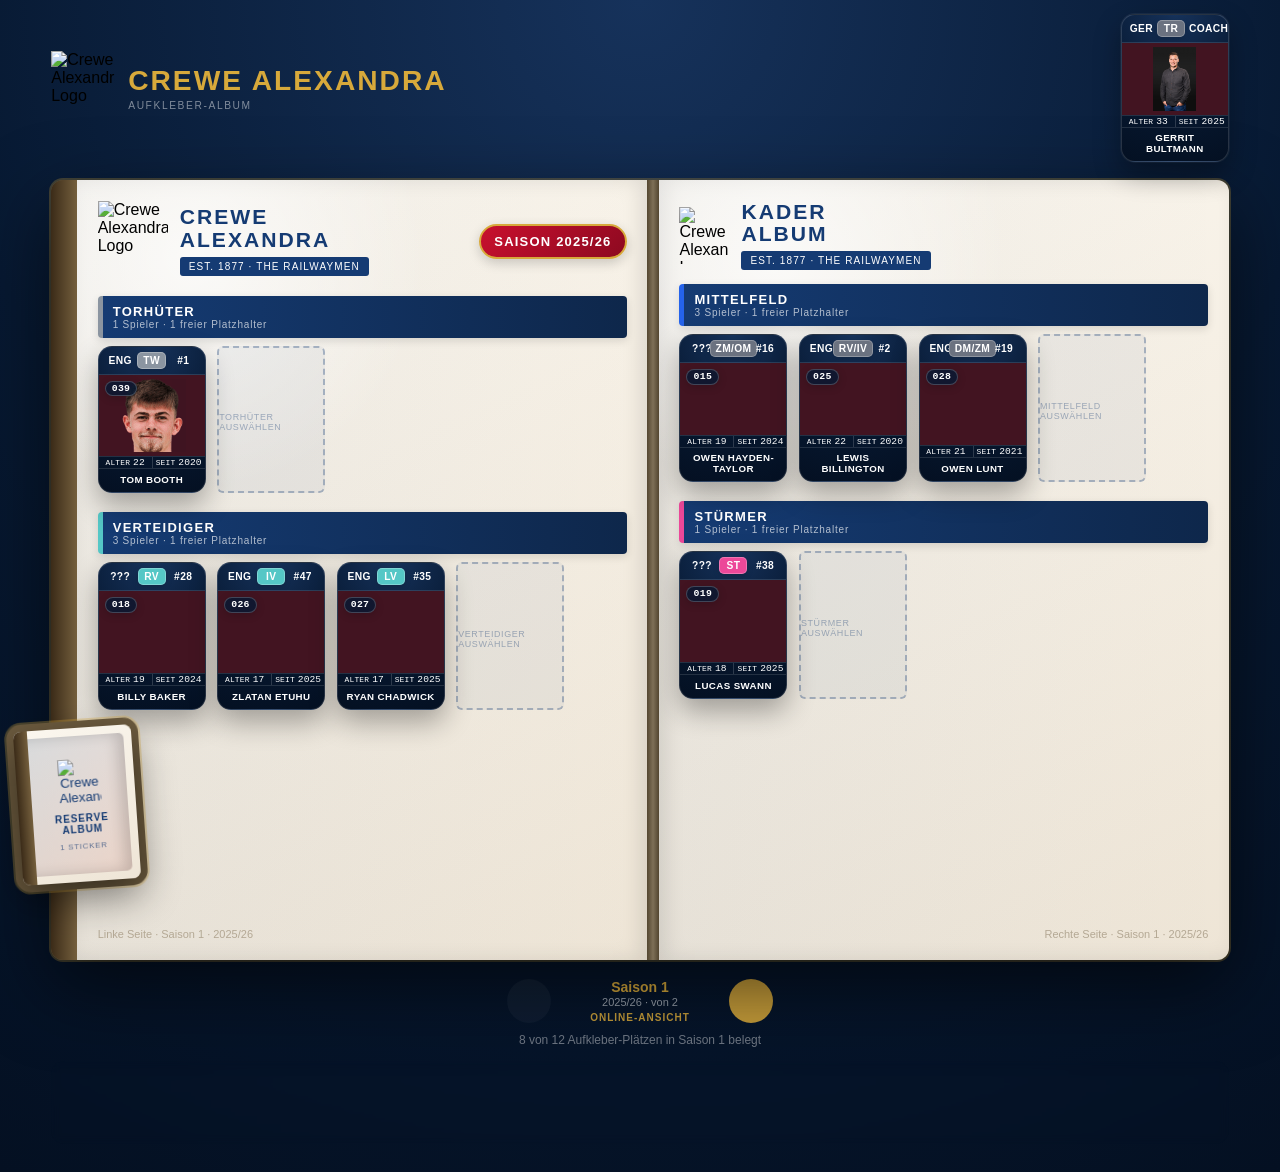
==== index.html @ 26f6c9a0 "Add files via upload" ====
<!DOCTYPE html>
<html lang="de"><head>
<meta charset="utf-8">
<meta name="viewport" content="width=device-width, initial-scale=1">
<link rel="stylesheet" href="https://cdn.jsdelivr.net/npm/@tabler/icons-webfont@3.x/dist/tabler-icons.min.css">
<script src="https://cdn.jsdelivr.net/npm/html2canvas@1.4.1/dist/html2canvas.min.js"></script>
<title>Crewe Alexandra Sticker-Album</title>
<style>
*{box-sizing:border-box;margin:0;padding:0}
:root{
  --navy:#071932;--blue:#153b73;--red:#c8102e;--gold:#d7a93b;--paper:#f4efe5;--photo-bg:#401320;
  --slot-w:clamp(98px,7.4vw,155px);--slot-h:calc(var(--slot-w) * 1.37);--gap:clamp(9px,.9vw,16px);
}
body{font-family:Arial, Helvetica, sans-serif;background:radial-gradient(circle at top,#16325b 0,#071932 52%,#041022 100%);min-height:100vh;display:flex;flex-direction:column;align-items:stretch;padding:clamp(8px,1.1vw,18px)}
button,input,select,textarea{font-family:Arial, Helvetica, sans-serif}button{font-family:Arial, Helvetica, sans-serif}.app-shell{width:80vw;max-width:1800px;min-width:0;margin:0 auto}.topbar{display:flex;justify-content:space-between;align-items:center;gap:16px;margin-bottom:18px}.brand{display:flex;align-items:center;gap:13px}.brand-title{color:var(--gold);font-size:clamp(20px,2.2vw,34px);font-weight:900;letter-spacing:2px;text-transform:uppercase}.brand-sub{color:rgba(255,255,255,.48);font-size:clamp(10px,.8vw,13px);letter-spacing:1.6px;text-transform:uppercase;margin-top:3px}.global-add{width:58px;height:58px;border-radius:50%;background:var(--red);border:3px solid var(--gold);color:white;font-size:30px;font-weight:bold;cursor:pointer;box-shadow:0 6px 22px rgba(200,16,46,.42);transition:transform .18s}.global-add:hover{transform:scale(1.1) rotate(90deg)}
.album{width:100%;display:flex;background:#6b5a3e;border-radius:12px;overflow:hidden;box-shadow:0 26px 76px rgba(0,0,0,.58),0 0 0 2px rgba(215,169,59,.28)}.album-spine-left{width:26px;background:linear-gradient(to right,#3b2b18,#745f3d);flex-shrink:0}.album-gutter{width:12px;background:linear-gradient(to right,rgba(0,0,0,.22),rgba(255,255,255,.13),rgba(0,0,0,.23));flex-shrink:0}.page{flex:1 1 0;min-width:0;min-height:clamp(780px,82vh,1120px);padding:clamp(14px,1.6vw,26px);background:linear-gradient(155deg,#fbf7ef,#eee5d6);position:relative;overflow:hidden}.page-left{box-shadow:inset -7px 0 20px rgba(0,0,0,.1)}.page-right{box-shadow:inset 7px 0 20px rgba(0,0,0,.1)}.page:before{content:"";position:absolute;inset:0;background:radial-gradient(circle at 20% 10%,rgba(255,255,255,.72),transparent 28%),linear-gradient(90deg,rgba(21,59,115,.05),transparent);pointer-events:none}.page-inner{position:relative;z-index:1;height:100%;display:flex;flex-direction:column}.page-head{display:flex;align-items:center;justify-content:space-between;gap:14px;margin-bottom:14px}.club-head{display:flex;align-items:center;gap:12px}.club-name{color:var(--blue);font-size:clamp(18px,1.65vw,28px);font-weight:900;letter-spacing:2px;line-height:1.06;text-transform:uppercase}.club-pill{display:inline-block;background:var(--blue);color:white;font-size:10px;letter-spacing:1.1px;padding:4px 9px;border-radius:3px;margin-top:6px}.spread-tools{display:flex;align-items:center;gap:8px}.soft-btn{background:rgba(21,59,115,.08);border:1px solid rgba(21,59,115,.22);color:var(--blue);border-radius:999px;padding:7px 10px;font-size:11px;font-weight:bold;cursor:pointer;display:flex;align-items:center;gap:5px}.soft-btn:hover{background:rgba(21,59,115,.15)}.danger-soft{color:var(--red);border-color:rgba(200,16,46,.25);background:rgba(200,16,46,.06)}
.category{margin-bottom:clamp(12px,1.5vw,19px)}.category-head{display:flex;align-items:center;justify-content:space-between;gap:10px;margin-bottom:8px;padding:8px 10px;background:linear-gradient(90deg,var(--blue),#0e274b);color:#fff;border-left:5px solid var(--gold);border-radius:4px;box-shadow:0 3px 8px rgba(0,0,0,.12)}.category-title{font-size:clamp(13px,1vw,17px);font-weight:900;letter-spacing:1.3px;text-transform:uppercase}.category-meta{font-size:10px;color:rgba(255,255,255,.68);letter-spacing:.8px}.cat-actions{display:flex;gap:6px}.cat-btn{width:27px;height:27px;border-radius:50%;border:1px solid rgba(255,255,255,.3);background:rgba(255,255,255,.12);color:#fff;cursor:pointer;display:flex;align-items:center;justify-content:center}.cat-btn:hover{background:rgba(215,169,59,.85);color:#071932}.sticker-grid{display:grid;grid-template-columns:repeat(auto-fill,minmax(var(--slot-w),var(--slot-w)));gap:var(--gap);align-items:start}.slot{width:var(--slot-w);height:var(--slot-h);position:relative}.slot-teal{background:transparent;border-radius:12px;padding:0;display:flex;align-items:center;justify-content:center}.slot-empty{border:2px dashed rgba(21,59,115,.32);border-radius:6px;background:rgba(21,59,115,.045);display:flex;flex-direction:column;align-items:center;justify-content:center;gap:6px;color:rgba(21,59,115,.37);transition:all .18s;cursor:pointer}.slot-empty:hover{border-color:rgba(215,169,59,.82);background:rgba(215,169,59,.11);color:rgba(21,59,115,.65)}.slot-no{font-size:clamp(8px,.7vw,11px);font-family:monospace;opacity:.68}.slot-cat{font-size:clamp(8px,.7vw,10px);letter-spacing:.6px;text-transform:uppercase}.slot-del{position:absolute;top:-7px;right:-7px;width:22px;height:22px;border-radius:50%;border:2px solid #fff;background:var(--red);color:#fff;display:flex;align-items:center;justify-content:center;cursor:pointer;box-shadow:0 3px 8px rgba(0,0,0,.28);z-index:5}.slot-del:hover{transform:scale(1.08)}.drag-over-slot{outline:3px dashed var(--gold)!important;outline-offset:3px}.sticker-card{width:90%;height:100%;background:#fff;border-radius:14px;overflow:hidden;display:flex;flex-direction:column;box-shadow:0 10px 24px rgba(0,0,0,.22),0 0 0 1px rgba(21,59,115,.08);user-select:none;position:relative;transition:transform .15s ease,box-shadow .15s ease;cursor:pointer}.sticker-card:hover{transform:translateY(-4px) scale(1.015);box-shadow:0 18px 34px rgba(0,0,0,.28),0 0 0 1px rgba(21,59,115,.1)!important}.sticker-card.is-dragging{opacity:.55;transform:scale(.98)}.st-top{background:linear-gradient(135deg,var(--red),#a00d25);padding:5px 8px;display:grid;grid-template-columns:repeat(3,1fr);align-items:center;gap:4px;flex-shrink:0}.st-pos,.st-jersey{color:inherit;font:inherit}.st-photo{flex:1;background:var(--photo-bg);overflow:hidden;position:relative;display:flex;align-items:center;justify-content:center;padding:4px}.st-name{background:linear-gradient(135deg,#153b73,#0e274b);padding:5px 6px 6px;display:flex;align-items:center;justify-content:center;min-height:22px}.st-name span{color:white;font-size:clamp(5.4px,.5vw,7px);font-weight:800;text-align:center;letter-spacing:.4px;text-transform:uppercase;line-height:1.15}.st-info{display:none}.edit-icon{position:absolute;top:6px;right:6px;background:rgba(7,25,50,.64);border-radius:50%;width:20px;height:20px;display:flex;align-items:center;justify-content:center;cursor:pointer;z-index:10;backdrop-filter:blur(2px)}.logo-img{object-fit:contain;flex-shrink:0;display:block}.nav{display:flex;align-items:center;gap:14px;margin-top:18px;justify-content:center;flex-wrap:wrap}.btn-nav{width:44px;height:44px;border-radius:50%;border:none;font-size:18px;cursor:pointer;display:flex;align-items:center;justify-content:center;transition:transform .15s,background .15s}.btn-nav:not(:disabled):hover{transform:scale(1.1)}.btn-nav:disabled{opacity:.32;cursor:default}.nav-label{text-align:center;color:rgba(255,255,255,.72);min-width:150px}.nav-label b{color:var(--gold);font-size:14px}.nav-label div{font-size:11px;opacity:.65}.counter{text-align:center;color:rgba(255,255,255,.42);font-size:12px;margin-top:10px}.modal-overlay{animation:fadeIn .2s ease forwards;position:fixed;inset:0;background:rgba(0,8,20,.82);display:flex;align-items:center;justify-content:center;z-index:200;padding:16px}.modal-box{animation:slideUp .3s cubic-bezier(.22,1,.36,1) forwards;background:#fff;border-radius:14px;overflow:hidden}.scrollable-modal{max-height:90vh;overflow-y:auto}.form-input{width:100%;padding:9px 10px;border-radius:7px;border:1.5px solid rgba(21,59,115,.34);font-size:13px;font-family:Arial, Helvetica, sans-serif;outline:none;background:#fff;color:#071932}.form-input:focus{border-color:var(--blue);box-shadow:0 0 0 3px rgba(21,59,115,.1)}.label-sm{display:block;font-size:11px;font-weight:900;color:#071932;margin-bottom:5px;text-transform:uppercase;letter-spacing:.55px}.save-btn{width:100%;margin-top:18px;padding:12px;background:var(--red);color:#fff;border:none;border-radius:9px;font-size:14px;font-weight:bold;cursor:pointer;letter-spacing:1px}.save-btn:hover{background:#a00c24}.delete-btn{padding:10px 14px;background:#fff;color:var(--red);border:2px solid var(--red);border-radius:9px;cursor:pointer;font-weight:bold;font-size:13px}.delete-btn:hover{background:var(--red);color:#fff}.edit-action-btn{flex:1;padding:10px;background:var(--blue);color:#fff;border:none;border-radius:9px;cursor:pointer;font-weight:bold;font-size:13px;display:flex;align-items:center;justify-content:center;gap:6px}.confirm-box{background:#fff;border-radius:14px;padding:28px;width:310px;text-align:center}@keyframes pasteIn{0%{transform:scale(.1) rotate(15deg) translateY(-30px);opacity:0;filter:blur(6px)}55%{transform:scale(1.07) rotate(-4deg) translateY(0);opacity:1;filter:blur(0)}72%{transform:scale(.96) rotate(2deg)}86%{transform:scale(1.03) rotate(-1deg)}100%{transform:scale(1) rotate(0deg);opacity:1}}@keyframes fadeIn{from{opacity:0}to{opacity:1}}@keyframes slideUp{from{transform:translateY(28px) scale(.97);opacity:0}to{transform:translateY(0) scale(1);opacity:1}}.sticker-new{animation:pasteIn .7s cubic-bezier(.22,1.6,.36,1) forwards}

.status-icon{position:absolute;right:4px;bottom:4px;width:24px;height:24px;border-radius:50%;display:flex;align-items:center;justify-content:center;color:#fff;font-size:15px;font-weight:bold;box-shadow:0 3px 9px rgba(0,0,0,.35);z-index:6}.status-sold{background:var(--red)}.status-loan{background:#f59e0b}.season-badge{background:linear-gradient(135deg,var(--red),#8d0920);color:#fff;border:2px solid var(--gold);border-radius:999px;padding:8px 13px;font-size:13px;font-weight:900;letter-spacing:1.2px;text-transform:uppercase;box-shadow:0 4px 12px rgba(0,0,0,.18);white-space:nowrap}.profile-big{width:min(1600px,96vw);max-height:96vh;overflow-y:auto}.profile-grid{display:grid;grid-template-columns:minmax(460px,620px) 1fr;align-items:start}.profile-left{padding:32px;background:linear-gradient(155deg,#f7f0e4,#eadcc8);min-height:720px}.profile-photo-frame{width:100%;max-width:560px;min-height:700px;background:var(--photo-bg);border:10px solid #fff;border-radius:18px;box-shadow:0 18px 45px rgba(0,0,0,.28),0 0 0 3px rgba(21,59,115,.14);overflow:hidden;position:relative;display:flex;align-items:center;justify-content:center}.profile-photo-frame img{width:100%;height:100%;min-height:700px;object-fit:contain;object-position:center;background:var(--photo-bg)}.profile-side{padding:34px;background:#fafbfc}.profile-section{border:1px solid #e6e0d5;border-radius:16px;padding:20px;background:#fff;margin-top:20px}.profile-section-title{font-size:15px;font-weight:900;color:var(--blue);letter-spacing:1.2px;text-transform:uppercase;margin-bottom:14px}.check-row{display:flex;align-items:center;gap:8px;font-size:14px;font-weight:bold;color:var(--blue);cursor:pointer}.check-row input{width:18px;height:18px}.profile-field-grid{display:grid;grid-template-columns:1fr 1fr;gap:14px}.profile-note{min-height:86px;resize:vertical}.inline-save{margin-top:12px;width:auto;padding:10px 16px;border-radius:999px}.profile-photo-frame .status-icon{right:15px;bottom:15px;width:32px;height:32px;font-size:20px}.leave-fields.is-hidden{display:none}@media (max-width:980px){.profile-grid{grid-template-columns:1fr}.profile-left{min-height:auto}.profile-photo-frame{max-width:520px;min-height:620px;margin:0 auto}.profile-photo-frame img{min-height:620px}.profile-field-grid{grid-template-columns:1fr}.season-badge{font-size:11px;padding:7px 10px}}@media (max-width:760px){.profile-photo-frame{min-height:480px}.profile-photo-frame img{min-height:480px}.profile-side{padding:22px}.profile-left{padding:20px}}
@media (max-width:980px){.app-shell{width:calc(100vw - 24px);max-width:none}:root{--slot-w:clamp(78px,18vw,116px)}.album{flex-direction:column}.album-spine-left,.album-gutter{display:none}.page{min-height:auto}.page-left,.page-right{box-shadow:none}.page+.page{border-top:10px solid #6b5a3e}.topbar{align-items:flex-start}.sticker-grid{grid-template-columns:repeat(auto-fill,minmax(var(--slot-w),var(--slot-w)))}}@media (max-width:560px){body{padding:8px 6px}.app-shell{width:calc(100vw - 12px)}:root{--slot-w:clamp(74px,29vw,106px)}.brand-title{letter-spacing:1px}.global-add{width:48px;height:48px}.page{padding:12px}.category-head{align-items:flex-start;flex-direction:column}.cat-actions{align-self:flex-end}.page-head{align-items:flex-start;flex-direction:column}.spread-tools{align-self:flex-end}}

/* Sticker-Parkplatz */
.parking-closed{position:fixed;left:clamp(12px,1.4vw,22px);bottom:clamp(12px,1.4vw,22px);z-index:120;width:96px;height:72px;border:none;border-radius:10px;background:linear-gradient(135deg,#765f3b,#3b2b18);box-shadow:0 12px 34px rgba(0,0,0,.45),0 0 0 2px rgba(215,169,59,.35);cursor:pointer;display:flex;align-items:center;justify-content:center;transform:rotate(-4deg);transition:transform .18s ease}
.parking-closed:hover{transform:rotate(0deg) scale(1.06)}
.parking-closed:before{content:"";position:absolute;left:12px;right:12px;top:12px;bottom:12px;border-radius:7px;background:linear-gradient(155deg,#fbf7ef,#eee5d6);box-shadow:inset -4px 0 10px rgba(0,0,0,.18)}
.parking-closed span{position:relative;z-index:1;color:var(--blue);font-size:11px;font-weight:900;letter-spacing:.8px;text-transform:uppercase;text-align:center;line-height:1.1}
.parking-panel{position:fixed;left:clamp(12px,1.4vw,22px);bottom:clamp(12px,1.4vw,22px);z-index:130;width:min(620px,calc(100vw - 28px));max-height:min(78vh,760px);background:#6b5a3e;border-radius:14px;overflow:hidden;box-shadow:0 22px 65px rgba(0,0,0,.58),0 0 0 2px rgba(215,169,59,.35)}
.parking-page{background:linear-gradient(155deg,#fbf7ef,#eee5d6);margin:12px;border-radius:10px;padding:16px;max-height:calc(min(78vh,760px) - 24px);overflow:auto;position:relative}
.parking-head{display:flex;align-items:center;justify-content:space-between;gap:12px;margin-bottom:12px;padding-bottom:10px;border-bottom:2px solid rgba(21,59,115,.12)}
.parking-title{display:flex;align-items:center;gap:10px;color:var(--blue);font-weight:900;letter-spacing:1px;text-transform:uppercase}
.parking-actions{display:flex;gap:8px;align-items:center}.parking-actions button{border:none;border-radius:999px;cursor:pointer;font-weight:bold}.parking-add{background:var(--blue);color:var(--gold);padding:8px 12px}.parking-close{width:34px;height:34px;background:rgba(21,59,115,.1);color:var(--blue)}
.parking-grid{display:grid;grid-template-columns:repeat(auto-fill,minmax(96px,96px));gap:11px;align-items:start}.parking-slot{width:96px;height:132px;position:relative}.parking-slot .sticker-card{font-size:inherit}.parking-empty{border:2px dashed rgba(21,59,115,.32);border-radius:6px;background:rgba(21,59,115,.045);display:flex;flex-direction:column;align-items:center;justify-content:center;gap:5px;color:rgba(21,59,115,.42);cursor:pointer}.parking-empty:hover{border-color:rgba(215,169,59,.82);background:rgba(215,169,59,.11)}
@media (max-width:560px){.parking-grid{grid-template-columns:repeat(auto-fill,minmax(82px,82px))}.parking-slot{width:82px;height:112px}.parking-closed{width:82px;height:62px}.parking-panel{max-height:70vh}.parking-page{max-height:calc(70vh - 24px)}}


/* Extra features: closed reserve album, coach sticker, league ladder */
.parking-closed{width:118px!important;height:154px!important;border-radius:8px!important;background:linear-gradient(155deg,#fbf7ef,#eee5d6)!important;box-shadow:0 16px 38px rgba(0,0,0,.48),0 0 0 7px #6b5a3e,0 0 0 9px rgba(215,169,59,.32)!important;overflow:hidden!important;transform:rotate(-4deg)!important}
.parking-closed:before{content:""!important;position:absolute!important;inset:8px!important;border-radius:5px!important;background:linear-gradient(135deg,rgba(21,59,115,.15),rgba(200,16,46,.08)),linear-gradient(155deg,#fbf7ef,#eee5d6)!important;box-shadow:inset -7px 0 14px rgba(0,0,0,.16)!important}
.parking-closed:after{content:"";position:absolute;left:0;top:0;bottom:0;width:14px;background:linear-gradient(to right,#3b2b18,#745f3d)}
.parking-cover-content{position:relative;z-index:2;display:flex;flex-direction:column;align-items:center;justify-content:center;gap:7px;color:var(--blue);text-align:center;width:100%;height:100%;padding-left:8px}
.parking-cover-title{font-size:10px;font-weight:900;letter-spacing:.9px;text-transform:uppercase;line-height:1.08}.parking-cover-sub{font-size:8px;color:rgba(21,59,115,.65);letter-spacing:.7px;text-transform:uppercase}
.top-actions{display:flex;align-items:center;gap:14px}.coach-sticker-mini{width:120px;height:166px;background:#fff;border-radius:6px;overflow:hidden;display:flex;flex-direction:column;box-shadow:2px 8px 24px rgba(0,0,0,.4);cursor:pointer;border:3px solid #007878;transition:transform .15s}.coach-sticker-mini:hover{transform:translateY(-4px) rotate(.6deg)}.coach-photo{flex:1;background:var(--photo-bg);display:flex;align-items:center;justify-content:center;overflow:hidden;position:relative}.coach-photo img{width:100%;height:100%;object-fit:contain;object-position:center}.coach-label{background:var(--red);color:#fff;text-align:center;font-weight:900;letter-spacing:.8px;font-size:10px;text-transform:uppercase;padding:5px 4px;line-height:1.15}.coach-tag{background:#f0f0f0;color:#444;font-family:Arial,sans-serif;font-size:8px;font-weight:bold;text-align:center;padding:3px}.coach-profile{width:min(920px,96vw);max-height:92vh;overflow:auto}.coach-profile-grid{display:grid;grid-template-columns:280px 1fr;gap:24px;padding:26px;background:#fafbfc}.coach-frame{height:420px;background:var(--photo-bg);border:8px solid #fff;box-shadow:0 10px 28px rgba(0,0,0,.22);border-radius:12px;display:flex;align-items:center;justify-content:center;overflow:hidden}.coach-frame img{width:100%;height:100%;object-fit:contain;object-position:center}.league-panel{position:absolute;right:clamp(10px,1.2vw,20px);top:clamp(96px,7vw,124px);z-index:4;width:min(230px,24vw);background:rgba(255,255,255,.88);border:2px solid rgba(21,59,115,.18);border-radius:12px;padding:10px;box-shadow:0 8px 22px rgba(0,0,0,.12);backdrop-filter:blur(3px)}.league-title{font-size:10px;color:var(--blue);font-weight:900;text-transform:uppercase;letter-spacing:1px;margin-bottom:8px}.league-row{border:1px solid rgba(21,59,115,.14);border-radius:8px;padding:7px 8px;margin:5px 0;font-size:11px;font-weight:900;color:rgba(21,59,115,.32);background:rgba(21,59,115,.04);cursor:pointer;transition:all .12s}.league-row:hover{color:var(--blue);background:rgba(215,169,59,.12)}.league-row.active{background:linear-gradient(135deg,var(--gold),#f4d97a);color:var(--blue);border-color:rgba(21,59,115,.3);box-shadow:0 3px 8px rgba(215,169,59,.32)}.league-row.locked{cursor:default}.league-gap{display:flex;align-items:center;gap:6px;margin:2px 0}.league-gap:before,.league-gap:after{content:"";height:1px;flex:1;background:rgba(21,59,115,.12)}.league-year{width:62px;text-align:center;border:1px dashed rgba(21,59,115,.35);border-radius:999px;background:rgba(255,255,255,.7);color:var(--blue);font-size:10px;padding:3px 5px;font-family:Arial, Helvetica, sans-serif;outline:none}.league-year:focus{border-style:solid;border-color:var(--gold);box-shadow:0 0 0 3px rgba(215,169,59,.18)}@media (max-width:1100px){.top-actions{gap:9px}.coach-sticker-mini{width:94px;height:130px}.league-panel{position:relative;right:auto;top:auto;width:100%;margin:10px 0 14px;order:-1}.coach-profile-grid{grid-template-columns:1fr}.coach-frame{height:360px}}



/* Final layout adjustments: coach beside album, fixed league tiles, copied seasons */
.app-shell{position:relative}
.top-actions{position:absolute!important;left:calc(100% + 18px)!important;top:calc(clamp(64px,5.6vw,88px) + 18px)!important;z-index:20;display:flex!important;flex-direction:column!important;align-items:center!important;gap:12px!important}
.top-actions .global-add{order:2;width:50px;height:50px;font-size:26px}.top-actions .coach-sticker-mini{order:1}
.league-panel{position:fixed!important;right:clamp(14px,2vw,28px)!important;bottom:clamp(14px,2vw,28px)!important;top:auto!important;width:min(330px,26vw)!important;z-index:90!important;background:transparent!important;border:none!important;border-radius:0!important;padding:0!important;box-shadow:none!important;backdrop-filter:none!important}
.league-title{display:none!important}.league-row{display:flex!important;align-items:center!important;justify-content:space-between!important;gap:8px!important;border:1px solid rgba(255,255,255,.18)!important;border-radius:10px!important;padding:8px 9px!important;margin:7px 0!important;font-size:11px!important;color:rgba(255,255,255,.42)!important;background:rgba(255,255,255,.06)!important;box-shadow:0 4px 14px rgba(0,0,0,.12)!important}.league-row.active{background:rgba(215,169,59,.92)!important;color:var(--blue)!important;border-color:rgba(255,255,255,.38)!important}.league-row:hover{color:#fff!important;background:rgba(255,255,255,.12)!important}.league-row.active:hover{color:var(--blue)!important;background:rgba(215,169,59,.96)!important}.league-name{flex:1;min-width:0}.league-place{width:72px;border:1px dashed currentColor;border-radius:999px;background:rgba(255,255,255,.58);color:inherit;font-size:10px;font-family:Arial, Helvetica, sans-serif;padding:4px 6px;text-align:center;outline:none}.league-place:focus{border-style:solid;background:#fff;color:var(--blue)}.league-gap{margin:5px 0}.league-year{background:rgba(255,255,255,.16)!important;color:#fff!important;border-color:rgba(255,255,255,.36)!important}.league-year:focus{background:#fff!important;color:var(--blue)!important}
@media(max-width:1280px){.top-actions{position:static!important;flex-direction:row!important}.league-panel{position:static!important;width:100%!important;margin:14px 0!important}.app-shell{width:min(92vw,1800px)!important}}

/* Groessere Sticker-Beschriftungen und Profilansicht */
.st-top{padding:5px 7px!important;min-height:34px!important}
.st-pos{font-size:clamp(10.5px,.86vw,15px)!important;padding:2px 7px!important;border-radius:4px!important;letter-spacing:.22px!important}
.st-name{padding:7px 6px!important;min-height:36px!important}
.st-name span{font-size:clamp(11.25px,1.01vw,15.75px)!important;line-height:1.08!important;letter-spacing:.42px!important}
.st-info{font-size:clamp(9px,.85vw,13px)!important;padding:5px 7px!important}
.edit-icon{width:24px!important;height:24px!important}.edit-icon i{font-size:13px!important}
.status-icon{width:32px!important;height:32px!important;font-size:21px!important}
.profile-big{width:min(1350px,96vw)!important}
.profile-side{padding:33px!important}
.profile-section{padding:21px!important;margin-top:21px!important;border-radius:15px!important}
.profile-section-title{font-size:16px!important;margin-bottom:14px!important}
.profile-field-grid{gap:17px!important}
.profile-note{min-height:90px!important}
.profile-photo-frame{max-width:510px!important;min-height:615px!important}
.profile-photo-frame img{min-height:615px!important}
.profile-left{min-height:645px!important}
@media (max-width:980px){.profile-photo-frame{min-height:480px!important}.profile-photo-frame img{min-height:480px!important}.profile-left{min-height:auto!important}}
@media (max-width:760px){.profile-photo-frame{min-height:375px!important}.profile-photo-frame img{min-height:375px!important}.profile-side{padding:18px!important}}

.st-nick{display:none}

.st-top-item{color:#fff;font-size:clamp(6px,.55vw,8.5px);font-weight:800;letter-spacing:.35px;text-align:center;text-transform:uppercase;white-space:nowrap}.st-meta-box{position:absolute;right:6px;bottom:34px;background:rgba(255,255,255,.88);border:1px solid rgba(21,59,115,.1);border-radius:8px;padding:4px 6px;display:flex;flex-direction:column;gap:2px;box-shadow:0 4px 12px rgba(0,0,0,.12);backdrop-filter:blur(2px)}.st-meta-line{display:flex;flex-direction:column;align-items:flex-end;line-height:1}.st-meta-line span{font-size:clamp(3.2px,.28vw,4.2px);text-transform:uppercase;letter-spacing:.25px;color:#768295}.st-meta-line strong{font-size:clamp(4.2px,.35vw,5.3px);font-weight:800;color:#22324d}.sticker-no-badge{position:absolute;top:6px;left:6px;background:rgba(7,25,50,.82);color:#fff;font-size:clamp(7.2px,.66vw,10px);font-weight:900;padding:2px 6px;border-radius:999px;font-family:monospace;letter-spacing:.3px;box-shadow:0 2px 8px rgba(0,0,0,.24)}

/* Modernisierte Sticker – finale Overrides */
.slot-teal{background:transparent!important;padding:0!important;border-radius:12px!important}.sticker-card{width:90%!important;height:100%!important;border-radius:14px!important;box-shadow:0 10px 24px rgba(0,0,0,.22),0 0 0 1px rgba(21,59,115,.08)!important}.sticker-card:hover{transform:translateY(-4px) scale(1.015)!important;box-shadow:0 18px 34px rgba(0,0,0,.28),0 0 0 1px rgba(21,59,115,.1)!important}.st-top{background:linear-gradient(135deg,var(--red),#a00d25)!important;padding:5px 8px!important;min-height:auto!important;display:grid!important;grid-template-columns:repeat(3,1fr)!important;gap:4px!important}.st-top-item{color:#fff!important;font-size:clamp(8.2px,.72vw,10.8px)!important;font-weight:800!important;letter-spacing:.35px!important;text-align:center!important;text-transform:uppercase!important;white-space:nowrap!important}.st-pos,.st-jersey{color:inherit!important;font:inherit!important}.st-photo{padding:4px!important}.st-name{background:linear-gradient(135deg,#153b73,#0e274b)!important;padding:5px 6px 6px!important;min-height:24px!important}.st-name span{color:#fff!important;font-size:clamp(8.4px,.76vw,11px)!important;font-weight:800!important;line-height:1.12!important;letter-spacing:.4px!important}.st-info{display:none!important}.st-meta-box{position:absolute!important;right:6px!important;bottom:34px!important;background:rgba(255,255,255,.88)!important;border:1px solid rgba(21,59,115,.1)!important;border-radius:8px!important;padding:4px 6px!important;display:flex!important;flex-direction:column!important;gap:2px!important;box-shadow:0 4px 12px rgba(0,0,0,.12)!important;backdrop-filter:blur(2px)!important}.st-meta-line{display:flex!important;flex-direction:column!important;align-items:flex-end!important;line-height:1!important}.st-meta-line span{font-size:clamp(4px,.34vw,5px)!important;text-transform:uppercase!important;letter-spacing:.25px!important;color:#768295!important}.st-meta-line strong{font-size:clamp(5px,.42vw,6.2px)!important;font-weight:800!important;color:#22324d!important}.sticker-no-badge{position:absolute!important;top:6px!important;left:6px!important;background:rgba(7,25,50,.82)!important;color:#fff!important;font-size:clamp(7.2px,.66vw,10px)!important;font-weight:900!important;padding:2px 6px!important;border-radius:999px!important;font-family:monospace!important;letter-spacing:.3px!important;box-shadow:0 2px 8px rgba(0,0,0,.24)!important}.edit-icon{position:absolute!important;top:6px!important;right:6px!important;width:20px!important;height:20px!important;background:rgba(7,25,50,.64)!important}.status-icon{right:6px!important;bottom:6px!important;width:24px!important;height:24px!important;font-size:15px!important}


/* Sticker-Feinschliff: breiter, flacher, blaue Kopfzeile, größere Seit/Größe-Angaben */
.slot-teal{align-items:center!important;justify-content:center!important}
.sticker-card{width:99%!important;height:90%!important}
.st-top{background:linear-gradient(135deg,#153b73,#0e274b)!important}
.st-top-item{font-size:clamp(8.6px,.78vw,11.4px)!important}
.st-meta-box{right:8px!important;bottom:38px!important;padding:6px 8px!important;border-radius:9px!important}
.st-meta-line span{font-size:clamp(8px,.68vw,10px)!important}
.st-meta-line strong{font-size:clamp(10px,.84vw,12.4px)!important}
.status-icon{bottom:8px!important;right:8px!important}


/* Sticker-Farbanpassung nach Vereinslogo */
:root{--crest-gold:#f2d21a;--crest-blue:#153b73}
.sticker-card{height:95%!important}
.st-top{background:linear-gradient(135deg,var(--crest-gold),#e5c30b)!important}
.st-name{background:linear-gradient(135deg,var(--crest-gold),#e5c30b)!important}
.st-top-item{color:var(--crest-blue)!important;font-size:clamp(8.8px,.8vw,11.8px)!important}
.st-name span{color:var(--crest-blue)!important}
.sticker-no-badge{background:rgba(242,210,26,.96)!important;color:var(--crest-blue)!important;box-shadow:0 2px 8px rgba(0,0,0,.18)!important}
.st-meta-box{right:8px!important;bottom:32px!important;padding:6px 8px!important;border-radius:10px!important;background:rgba(255,255,255,.84)!important}
.st-meta-line.single{align-items:flex-end!important}
.st-meta-line.single span{font-size:clamp(7.4px,.63vw,9.4px)!important;color:#64748b!important}
.st-meta-line.single strong{font-size:clamp(10.5px,.88vw,13px)!important;color:var(--crest-blue)!important}


/* Anpassung: Alter + Im Verein seit als Balken direkt ueber dem Namen, Flaggen fuer Nation und Seriennummer */
.sticker-card{overflow:hidden!important}
.st-photo{flex:1 1 auto!important}
.st-meta-box{display:none!important}
.st-bottom-bars{display:grid!important;grid-template-columns:1fr 1fr!important;width:100%!important;min-height:12px!important;height:calc(var(--st-name-h, 24px) / 2)!important;flex-shrink:0!important;background:linear-gradient(135deg,var(--crest-gold),#e5c30b)!important;border-top:1px solid rgba(21,59,115,.14)!important}
.st-bottom-bar{display:flex!important;align-items:center!important;justify-content:center!important;gap:3px!important;min-width:0!important;padding:2px 3px!important;color:var(--crest-blue)!important;font-size:clamp(5.9px,.53vw,7.8px)!important;font-weight:900!important;line-height:1!important;text-transform:uppercase!important;letter-spacing:.16px!important;white-space:nowrap!important;overflow:hidden!important;text-overflow:ellipsis!important}
.st-bottom-bar + .st-bottom-bar{border-left:1px solid rgba(21,59,115,.22)!important}
.st-bottom-bar .bar-value{font-size:clamp(7.2px,.64vw,9.5px)!important;font-weight:900!important;letter-spacing:.08px!important}
.st-name{--st-name-h:24px!important;min-height:var(--st-name-h)!important;flex-shrink:0!important}
.st-top-flag,.st-no-flag{font-size:1.15em!important;line-height:1!important;filter:drop-shadow(0 1px 1px rgba(0,0,0,.12))}
.st-top-item.nat-item{display:flex!important;align-items:center!important;justify-content:center!important;gap:3px!important;min-width:0!important}
.sticker-no-badge{display:flex!important;align-items:center!important;gap:3px!important;line-height:1!important}



/* Finale Anpassung: keine Flaggen, groessere blaue Sticker, Positionskasten, Trainer wie Sticker */
:root{--sticker-blue-1:#16325b;--sticker-blue-2:#071932;--sticker-blue-3:#041022;--slot-w:clamp(108px,8.14vw,171px)!important}
.sticker-card,.trainer-sticker-card{background:radial-gradient(circle at top,var(--sticker-blue-1) 0,var(--sticker-blue-2) 52%,var(--sticker-blue-3) 100%)!important;color:#fff!important;border:1px solid rgba(255,255,255,.14)!important;box-shadow:0 12px 28px rgba(0,0,0,.32),0 0 0 1px rgba(255,255,255,.06)!important}
.sticker-card{width:100%!important;height:100%!important}
.sticker-card:hover{box-shadow:0 20px 38px rgba(0,0,0,.36),0 0 0 1px rgba(255,255,255,.1)!important}
.st-top,.st-name,.st-bottom-bars{background:transparent!important;color:#fff!important}
.st-top{border-bottom:1px solid rgba(255,255,255,.12)!important}
.st-name{border-top:1px solid rgba(255,255,255,.12)!important}
.st-top-item,.st-name span,.st-bottom-bar,.st-bottom-bar .bar-value{color:#fff!important}
.st-bottom-bars{border-top:1px solid rgba(255,255,255,.12)!important}
.st-bottom-bar + .st-bottom-bar{border-left:1px solid rgba(255,255,255,.16)!important}
.st-pos-box{display:inline-flex!important;align-items:center!important;justify-content:center!important;justify-self:center!important;align-self:center!important;min-width:28px!important;padding:3px 6px!important;border-radius:5px!important;color:#fff!important;box-shadow:inset 0 0 0 1px rgba(255,255,255,.25),0 2px 6px rgba(0,0,0,.16)!important}
.pos-keeper{background:#8b95a1!important}.pos-defender{background:#55c7c6!important}.pos-midfield{background:#2563eb!important}.pos-forward{background:#ec4899!important}.pos-coach{background:#6b7280!important}
.sticker-no-badge{background:rgba(7,25,50,.82)!important;color:#fff!important;border:1px solid rgba(255,255,255,.2)!important;display:inline-flex!important;align-items:center!important;gap:0!important}
.st-top-flag,.st-no-flag{display:none!important}.nat-item{gap:0!important}
.st-photo{background:rgba(4,16,34,.72)!important}.st-photo img,.coach-photo img{background:rgba(4,16,34,.72)!important}
.coach-sticker-mini.trainer-sticker-card{width:132px!important;height:183px!important;border-radius:14px!important;overflow:hidden!important;display:flex!important;flex-direction:column!important;cursor:pointer!important;padding:0!important;transform:none!important}
.coach-sticker-mini.trainer-sticker-card:hover{transform:translateY(-4px) scale(1.015)!important}
.coach-sticker-mini.trainer-sticker-card .st-top{display:grid!important;grid-template-columns:repeat(3,1fr)!important;gap:4px!important;padding:5px 8px!important;min-height:auto!important;flex-shrink:0!important}
.coach-sticker-mini.trainer-sticker-card .st-photo{flex:1 1 auto!important;display:flex!important;align-items:center!important;justify-content:center!important;overflow:hidden!important;padding:4px!important}
.coach-sticker-mini.trainer-sticker-card .st-bottom-bars{display:grid!important;grid-template-columns:1fr 1fr!important;width:100%!important;min-height:12px!important;height:12px!important;flex-shrink:0!important}
.coach-sticker-mini.trainer-sticker-card .st-name{min-height:24px!important;display:flex!important;align-items:center!important;justify-content:center!important;padding:5px 6px 6px!important;flex-shrink:0!important}
.coach-sticker-mini.trainer-sticker-card .st-name span{font-size:clamp(8.4px,.76vw,11px)!important;font-weight:800!important;text-transform:uppercase!important;line-height:1.12!important;text-align:center!important}
@media (max-width:980px){:root{--slot-w:clamp(86px,19.8vw,128px)!important}.coach-sticker-mini.trainer-sticker-card{width:104px!important;height:143px!important}}
@media (max-width:560px){:root{--slot-w:clamp(81px,31.9vw,117px)!important}.coach-sticker-mini.trainer-sticker-card{width:98px!important;height:136px!important}}



/* Anpassung: Bildhintergrund aus Muster + Rubrikfarben links */
:root{--photo-bg:#421421!important}
.st-photo,
.coach-photo,
.coach-sticker-mini.trainer-sticker-card .st-photo{background:#421421!important}
.st-photo img,
.coach-photo img,
.coach-sticker-mini.trainer-sticker-card .st-photo img{background:#421421!important}
.st-photo > div:not(.sticker-no-badge):not(.edit-icon):not(.status-icon),
.coach-photo > div{background:#421421!important}
#photo-area,
#coach-photo-area{background:#421421!important}
#photo-area img,
#coach-photo-area img{background:#421421!important}

.category[data-cat="keeper"] .category-head{border-left-color:#8b95a1!important}
.category[data-cat="defenders"] .category-head{border-left-color:#55c7c6!important}
.category[data-cat="midfield"] .category-head{border-left-color:#2563eb!important}
.category[data-cat="forwards"] .category-head{border-left-color:#ec4899!important}



/* --- Saison-Seite-2 und Umblätteranimation --- */
.album{transform-style:preserve-3d;perspective:1800px}.album.page-turn-next{animation:albumPageTurnNext .46s ease both}.album.page-turn-prev{animation:albumPageTurnPrev .46s ease both}@keyframes albumPageTurnNext{0%{transform:rotateY(0);filter:brightness(1)}45%{transform:rotateY(-9deg) skewY(.4deg);filter:brightness(.85);box-shadow:0 34px 90px rgba(0,0,0,.7)}100%{transform:rotateY(0);filter:brightness(1)}}@keyframes albumPageTurnPrev{0%{transform:rotateY(0);filter:brightness(1)}45%{transform:rotateY(9deg) skewY(-.4deg);filter:brightness(.85);box-shadow:0 34px 90px rgba(0,0,0,.7)}100%{transform:rotateY(0);filter:brightness(1)}}.award-card{width:99%;height:95%;background:linear-gradient(135deg,var(--navy),#041022)!important;border-radius:14px;overflow:hidden;display:flex;flex-direction:column;box-shadow:0 10px 24px rgba(0,0,0,.22),0 0 0 1px rgba(255,255,255,.08);cursor:pointer;position:relative}.award-top{background:rgba(255,255,255,.08);color:#fff;font-size:clamp(7.8px,.72vw,10.5px);font-weight:900;letter-spacing:.45px;text-align:center;text-transform:uppercase;padding:6px 5px;line-height:1.05;min-height:29px;display:flex;align-items:center;justify-content:center}.award-photo{flex:1;background:var(--photo-bg);display:flex;align-items:center;justify-content:center;overflow:hidden;position:relative;padding:4px}.award-photo img{width:100%;height:100%;object-fit:contain;object-position:center}.award-caption{background:linear-gradient(135deg,var(--navy),#041022);color:#fff;text-align:center;font-weight:900;font-size:clamp(8.4px,.76vw,11px);letter-spacing:.35px;text-transform:uppercase;padding:6px 5px;min-height:28px;display:flex;align-items:center;justify-content:center;line-height:1.1}.award-empty-note{font-size:clamp(8px,.72vw,11px);font-weight:900;text-transform:uppercase;letter-spacing:.55px;color:rgba(21,59,115,.45);text-align:center}.award-page-intro{margin-bottom:14px;padding:12px 14px;border-radius:10px;background:rgba(21,59,115,.08);color:var(--blue);font-size:13px;font-weight:800;line-height:1.35}.season-page-pill{display:inline-flex;align-items:center;gap:6px;background:rgba(255,255,255,.12);border:1px solid rgba(215,169,59,.34);color:var(--gold);border-radius:999px;padding:6px 10px;font-size:11px;font-weight:900;letter-spacing:1px;text-transform:uppercase}.trophy-add-card{width:99%;height:95%;border-radius:14px;border:2px dashed rgba(21,59,115,.34);background:rgba(21,59,115,.05);display:flex;flex-direction:column;align-items:center;justify-content:center;gap:7px;cursor:pointer;color:rgba(21,59,115,.45);text-align:center}.trophy-add-card:hover{border-color:rgba(215,169,59,.82);background:rgba(215,169,59,.12);color:var(--blue)}



/* Echte Umblätter-Animation: eine einzelne Seite klappt um die Album-Mitte */
.album{position:relative!important;transform-style:preserve-3d!important;perspective:2200px!important}
.album.page-turn-next,.album.page-turn-prev{animation:none!important}
.page-flip-overlay{position:fixed;z-index:190;pointer-events:none;perspective:2400px;transform-style:preserve-3d}
.page-flip-shadow{position:absolute;inset:0;border-radius:12px;box-shadow:0 30px 85px rgba(0,0,0,.58);overflow:hidden;background:#6b5a3e}
.page-flip-static{position:absolute;top:0;height:100%;overflow:hidden;backface-visibility:hidden}
.page-flip-sheet{position:absolute;top:0;height:100%;transform-style:preserve-3d;will-change:transform;z-index:4}
.page-flip-face{position:absolute;inset:0;overflow:hidden;backface-visibility:hidden;background:linear-gradient(155deg,#fbf7ef,#eee5d6)}
.page-flip-face.back{transform:rotateY(180deg);background:linear-gradient(100deg,#d5c5ad 0%,#fbf7ef 44%,#eadcc8 100%)}
.page-flip-face.back:after{content:"";position:absolute;inset:0;background:linear-gradient(90deg,rgba(0,0,0,.22),rgba(255,255,255,.05) 40%,rgba(0,0,0,.08));opacity:.75}
.page-flip-next .page-flip-sheet{transform-origin:left center;animation:realPageTurnNext .56s cubic-bezier(.18,.72,.18,1) forwards}
.page-flip-prev .page-flip-sheet{transform-origin:right center;animation:realPageTurnPrev .56s cubic-bezier(.18,.72,.18,1) forwards}
.page-flip-next .page-flip-sheet:after,.page-flip-prev .page-flip-sheet:after{content:"";position:absolute;inset:0;box-shadow:0 20px 45px rgba(0,0,0,.38);border-radius:0;pointer-events:none}
@keyframes realPageTurnNext{0%{transform:rotateY(0deg);filter:brightness(1)}18%{transform:rotateY(-34deg);filter:brightness(.98)}50%{transform:rotateY(-102deg);filter:brightness(.86)}76%{transform:rotateY(-158deg);filter:brightness(.94)}100%{transform:rotateY(-180deg);filter:brightness(1)}}
@keyframes realPageTurnPrev{0%{transform:rotateY(0deg);filter:brightness(1)}18%{transform:rotateY(34deg);filter:brightness(.98)}50%{transform:rotateY(102deg);filter:brightness(.86)}76%{transform:rotateY(158deg);filter:brightness(.94)}100%{transform:rotateY(180deg);filter:brightness(1)}}
@media (max-width:980px){.page-flip-overlay{display:none!important}}


/* Anpassung Auszeichnungsseite */
.award-category-wrap{display:grid;grid-template-columns:repeat(2,minmax(0,1fr));gap:clamp(10px,1.1vw,16px);align-items:start}
.award-category{margin-bottom:0!important}.award-category .sticker-grid{grid-template-columns:1fr!important}.award-category .slot{width:100%!important;max-width:var(--slot-w)}
.award-selected .sticker-card,.award-picker-grid .is-selected .sticker-card{background:linear-gradient(135deg,var(--crest-gold),#e5c30b)!important;box-shadow:0 0 0 3px rgba(242,210,26,.98),0 12px 28px rgba(0,0,0,.34)!important}
.award-selected .st-top,.award-selected .st-name,.award-picker-grid .is-selected .st-top,.award-picker-grid .is-selected .st-name{background:linear-gradient(135deg,var(--crest-gold),#e5c30b)!important}
.award-selected .st-top-item,.award-selected .st-name span,.award-picker-grid .is-selected .st-top-item,.award-picker-grid .is-selected .st-name span{color:var(--crest-blue)!important}
.award-picker-modal{width:min(980px,96vw);max-height:92vh;overflow:auto;padding:24px;background:#fff;border-radius:14px}
.award-picker-grid{display:grid;grid-template-columns:repeat(auto-fill,minmax(118px,118px));gap:14px;align-items:start;justify-content:center;margin-top:16px}.award-picker-item{cursor:pointer;border:0;background:transparent;padding:0;text-align:left}.award-picker-item .slot{width:118px;height:162px}.award-picker-empty{padding:20px;border:2px dashed rgba(21,59,115,.25);border-radius:12px;text-align:center;color:rgba(21,59,115,.55);font-weight:900;text-transform:uppercase;letter-spacing:.6px}.award-picker-title{color:var(--blue);font-size:18px;font-weight:900;text-transform:uppercase;letter-spacing:1px}.award-picker-sub{font-size:12px;color:#64748b;margin-top:3px}.award-picker-actions{display:flex;align-items:center;justify-content:space-between;gap:12px}.award-picker-close{background:none;border:none;font-size:22px;color:#8a8a8a;cursor:pointer}.award-picker-new{border:none;background:var(--crest-gold);color:var(--crest-blue);font-weight:900;border-radius:999px;padding:10px 14px;cursor:pointer;display:flex;align-items:center;gap:6px}
@media(max-width:760px){.award-category-wrap{grid-template-columns:1fr}.award-picker-grid{grid-template-columns:repeat(auto-fill,minmax(96px,96px))}.award-picker-item .slot{width:96px;height:132px}}



/* --- Anpassung nach Screenshot: feste Award-Kartengroesse, Trophy-Mehrfachkarten, Trainerkarte wie Sticker --- */
.award-category .slot.slot-teal,
.trophy-category .slot.slot-teal{width:var(--slot-w)!important;height:var(--slot-h)!important;align-items:center!important;justify-content:center!important;overflow:visible!important}
.award-selected{width:100%!important;height:100%!important;display:flex!important;align-items:center!important;justify-content:center!important;overflow:visible!important}
.award-selected .sticker-card,
.award-picker-grid .is-selected .sticker-card{width:100%!important;height:100%!important;min-width:0!important;min-height:0!important;max-width:100%!important;max-height:100%!important;box-sizing:border-box!important;transform:none!important}
.award-selected .sticker-card:hover{transform:translateY(-4px) scale(1.015)!important}
.award-selected .sticker-card,
.award-picker-grid .is-selected .sticker-card{background:linear-gradient(135deg,var(--crest-gold),#e5c30b)!important;color:var(--crest-blue)!important;border-color:rgba(21,59,115,.18)!important;box-shadow:0 12px 28px rgba(0,0,0,.32),0 0 0 2px rgba(242,210,26,.95)!important}
.award-selected .st-top,
.award-selected .st-name,
.award-selected .st-bottom-bars,
.award-picker-grid .is-selected .st-top,
.award-picker-grid .is-selected .st-name,
.award-picker-grid .is-selected .st-bottom-bars{background:transparent!important;border-color:rgba(21,59,115,.22)!important;color:var(--crest-blue)!important}
.award-selected .st-top-item,
.award-selected .st-name span,
.award-selected .st-bottom-bar,
.award-selected .st-bottom-bar .bar-value,
.award-picker-grid .is-selected .st-top-item,
.award-picker-grid .is-selected .st-name span,
.award-picker-grid .is-selected .st-bottom-bar,
.award-picker-grid .is-selected .st-bottom-bar .bar-value{color:var(--crest-blue)!important}
.award-selected .st-bottom-bar + .st-bottom-bar,
.award-picker-grid .is-selected .st-bottom-bar + .st-bottom-bar{border-left-color:rgba(21,59,115,.22)!important}
.award-selected .sticker-no-badge,
.award-picker-grid .is-selected .sticker-no-badge{background:rgba(21,59,115,.92)!important;color:#fff!important;border-color:rgba(255,255,255,.24)!important}
.trophy-category .sticker-grid{grid-template-columns:repeat(auto-fill,minmax(var(--slot-w),var(--slot-w)))!important;gap:var(--gap)!important}
.trophy-category .award-card,
.trophy-category .trophy-add-card{width:100%!important;height:100%!important;min-width:0!important;min-height:0!important;max-width:100%!important;max-height:100%!important;box-sizing:border-box!important}
.coach-sticker-mini.trainer-sticker-card{width:var(--slot-w)!important;height:var(--slot-h)!important;min-width:var(--slot-w)!important;min-height:var(--slot-h)!important;border-radius:14px!important;border:1px solid rgba(255,255,255,.14)!important;box-shadow:0 12px 28px rgba(0,0,0,.32),0 0 0 1px rgba(255,255,255,.06)!important;background:radial-gradient(circle at top,var(--sticker-blue-1) 0,var(--sticker-blue-2) 52%,var(--sticker-blue-3) 100%)!important;color:#fff!important}
.coach-sticker-mini.trainer-sticker-card .st-top-item{font-size:clamp(8.8px,.8vw,11.8px)!important;color:#fff!important}
.coach-sticker-mini.trainer-sticker-card .st-pos-box{font-size:clamp(8.8px,.8vw,11.8px)!important}
.coach-sticker-mini.trainer-sticker-card .st-bottom-bar,
.coach-sticker-mini.trainer-sticker-card .st-bottom-bar .bar-value{color:#fff!important}
.coach-sticker-mini.trainer-sticker-card .st-bottom-bars{height:calc(var(--st-name-h,24px) / 2)!important;min-height:12px!important}
.coach-sticker-mini.trainer-sticker-card .st-photo i{font-size:clamp(30px,3vw,44px)!important}
@media (max-width:980px){.coach-sticker-mini.trainer-sticker-card{width:var(--slot-w)!important;height:var(--slot-h)!important;min-width:var(--slot-w)!important;min-height:var(--slot-h)!important}}
@media (max-width:560px){.coach-sticker-mini.trainer-sticker-card{width:var(--slot-w)!important;height:var(--slot-h)!important;min-width:var(--slot-w)!important;min-height:var(--slot-h)!important}}



/* Nachbesserung: Auszeichnungen wechselbar + leichtere Meta-Schrift */
.st-bottom-bar,
.st-bottom-bar span,
.st-bottom-bar .bar-value{
  font-family:monospace!important;
  font-weight:400!important;
  letter-spacing:.02em!important;
}
.profile-row-label{
  font-family:monospace!important;
  font-weight:400!important;
  letter-spacing:.04em!important;
}
.profile-row-value{
  font-weight:400!important;
}
.award-remove-btn{
  position:absolute!important;
  top:-9px!important;
  right:-9px!important;
  width:24px!important;
  height:24px!important;
  border-radius:50%!important;
  border:2px solid #fff!important;
  background:var(--red)!important;
  color:#fff!important;
  display:flex!important;
  align-items:center!important;
  justify-content:center!important;
  cursor:pointer!important;
  box-shadow:0 4px 10px rgba(0,0,0,.32)!important;
  z-index:30!important;
}
.award-remove-btn:hover{transform:scale(1.08)!important}
.award-selected{position:relative!important}



/* Nachbesserung: flüssigere Bitmap-Umblätteranimation und saubere Abstände auf Seite 2 */
.page-flip-overlay{contain:layout paint style!important;isolation:isolate!important}
.page-flip-static,.page-flip-sheet{overflow:hidden!important}
.page-flip-static img,.page-flip-face img{width:100%!important;height:100%!important;object-fit:fill!important;display:block!important;user-select:none!important;-webkit-user-drag:none!important}
.page-flip-face{background:transparent!important}
.page-flip-face.back{background:linear-gradient(100deg,#d5c5ad 0%,#fbf7ef 44%,#eadcc8 100%)!important}
.page-flip-next .page-flip-sheet{animation:realPageTurnNext .34s cubic-bezier(.2,.75,.16,1) forwards!important}
.page-flip-prev .page-flip-sheet{animation:realPageTurnPrev .34s cubic-bezier(.2,.75,.16,1) forwards!important}
.award-category-wrap{row-gap:clamp(16px,1.7vw,26px)!important;column-gap:clamp(14px,1.5vw,22px)!important;margin-bottom:clamp(16px,1.7vw,26px)!important;align-items:start!important}
.award-category{margin-bottom:0!important;display:flex!important;flex-direction:column!important;gap:8px!important}
.award-category .category-head,.trophy-category .category-head{margin-bottom:8px!important}
.award-category .sticker-grid,.trophy-category .sticker-grid{margin-top:0!important;padding-top:0!important}
.trophy-category{margin-top:clamp(16px,1.7vw,26px)!important;margin-bottom:clamp(16px,1.7vw,26px)!important}
.award-category-wrap:empty{display:none!important;margin:0!important}
.award-category-wrap:empty + .trophy-category{margin-top:0!important}



/* --- Finale Anpassungen: fluessiger Seitenwechsel, Auszeichnungs-Abstaende, groessere Liga/Sticker-Mikrotypografie --- */
.page-flip-overlay{position:fixed!important;z-index:999!important;pointer-events:none!important;perspective:2600px!important;transform-style:preserve-3d!important;contain:layout paint style!important;isolation:isolate!important}
.page-flip-shadow{position:absolute!important;inset:0!important;border-radius:12px!important;box-shadow:0 30px 85px rgba(0,0,0,.58)!important;overflow:hidden!important;background:#6b5a3e!important}
.page-flip-static{position:absolute!important;top:0!important;height:100%!important;overflow:hidden!important;backface-visibility:hidden!important;transform:translateZ(0)!important}
.page-flip-sheet{position:absolute!important;top:0!important;height:100%!important;transform-style:preserve-3d!important;will-change:transform!important;z-index:5!important;transform:translateZ(2px)!important}
.page-flip-face{position:absolute!important;inset:0!important;overflow:hidden!important;backface-visibility:hidden!important;-webkit-backface-visibility:hidden!important;background:linear-gradient(155deg,#fbf7ef,#eee5d6)!important}
.page-flip-face.front{transform:rotateY(0deg)!important}
.page-flip-face.back{transform:rotateY(180deg)!important;background:linear-gradient(100deg,#d5c5ad 0%,#fbf7ef 46%,#eadcc8 100%)!important}
.page-flip-face.back:after{content:""!important;position:absolute!important;inset:0!important;background:linear-gradient(90deg,rgba(0,0,0,.20),rgba(255,255,255,.08) 42%,rgba(0,0,0,.06))!important;opacity:.7!important}
.page-flip-static .page,.page-flip-face .page{width:100%!important;height:100%!important;min-height:100%!important;box-shadow:none!important;border-radius:0!important}
.page-flip-static .page-inner,.page-flip-face .page-inner{height:100%!important}
.page-flip-next .page-flip-sheet{transform-origin:left center!important;animation:smoothBookFlipNext .38s cubic-bezier(.22,.72,.18,1) forwards!important}
.page-flip-prev .page-flip-sheet{transform-origin:right center!important;animation:smoothBookFlipPrev .38s cubic-bezier(.22,.72,.18,1) forwards!important}
.page-flip-next .page-flip-sheet:after,.page-flip-prev .page-flip-sheet:after{content:""!important;position:absolute!important;inset:0!important;pointer-events:none!important;box-shadow:0 18px 42px rgba(0,0,0,.36)!important;opacity:.75!important}
@keyframes smoothBookFlipNext{0%{transform:translateZ(2px) rotateY(0deg);filter:brightness(1)}42%{transform:translateZ(2px) rotateY(-82deg);filter:brightness(.84)}100%{transform:translateZ(2px) rotateY(-180deg);filter:brightness(1)}}
@keyframes smoothBookFlipPrev{0%{transform:translateZ(2px) rotateY(0deg);filter:brightness(1)}42%{transform:translateZ(2px) rotateY(82deg);filter:brightness(.84)}100%{transform:translateZ(2px) rotateY(180deg);filter:brightness(1)}}

/* Seite 2: zweite Reihe links und Titel-Bereich rechts sauber auf gleiche Hoehe bringen */
.page-left .award-category-wrap,.page-right .award-category-wrap{align-items:start!important;row-gap:clamp(14px,1.45vw,22px)!important;column-gap:clamp(14px,1.5vw,22px)!important}
.page-right .award-category-wrap{margin-bottom:clamp(8px,.85vw,13px)!important}
.page-right .trophy-category{margin-top:0!important;margin-bottom:clamp(16px,1.7vw,26px)!important}
.award-category .category-head,.trophy-category .category-head{margin-bottom:8px!important}
.award-category .sticker-grid,.trophy-category .sticker-grid{padding-top:0!important;margin-top:0!important}

/* Liga-Leiste: groessere Schrift und hoeheres Eingabefeld */
.league-row{font-size:12.5px!important;min-height:39px!important;padding:10px 11px!important;letter-spacing:.18px!important}
.league-place{width:82px!important;font-size:11.5px!important;padding:6px 7px!important;min-height:27px!important}
.league-year{width:70px!important;font-size:11.5px!important;padding:5px 7px!important;min-height:25px!important}
.league-gap{margin:7px 0!important}

/* Karten-Mikrotexte: Alter, Seit und Seriennummer leicht groesser */
.st-bottom-bar{font-size:clamp(6.2px,.56vw,8.2px)!important;font-weight:400!important;font-family:monospace!important;letter-spacing:.12px!important}
.st-bottom-bar .bar-value{font-size:clamp(7.6px,.68vw,10px)!important;font-weight:400!important;font-family:monospace!important;letter-spacing:.08px!important}
.sticker-no-badge{font-size:clamp(7.6px,.70vw,10.5px)!important}
.award-selected .st-bottom-bar,.award-selected .st-bottom-bar .bar-value{font-weight:400!important;font-family:monospace!important}


/* Clean profile overview: remove bottom cards, season stats and career stats */
.fm-dashboard-clean{grid-template-columns:330px minmax(680px,1fr)!important;}
.fm-dashboard-clean .fm-mid-panel{min-width:0!important;}
.fm-dashboard-clean .fm-right-panel,.fm-dashboard-clean .fm-bottom-cards{display:none!important;}
@media(max-width:1450px){.fm-dashboard-clean{grid-template-columns:300px 1fr!important;}.fm-dashboard-clean .fm-attribute-board{grid-template-columns:repeat(3,1fr)!important;}.fm-dashboard-clean .fm-info-card{grid-column:1/-1!important;}}
@media(max-width:980px){.fm-dashboard-clean{grid-template-columns:1fr!important;}}
</style>

<style id="attr-career-user-request-fixes">
.fm-attr-val.vlow{color:#8f96a6!important}.fm-attr-val.mid{color:#fff!important}.fm-attr-val.yellow{color:#ffd34d!important}.fm-attr-val.green{color:#74ff89!important}
.fm-career-main-table tr:not(.is-total){cursor:pointer!important}.fm-radio-fake.disabled{opacity:1!important}


/* Patch: kompakter Karriere-Tab + Foto per Zwischenablage */
.fm-career-table-card{min-height:0!important;padding-bottom:14px!important}
.fm-career-total-spacer{height:12px!important}
.fm-season-divider{margin:12px 0 10px!important}
.fm-season-title{margin:10px 0 10px!important}
#photo-area{outline:none!important}
#photo-area:focus{box-shadow:0 0 0 3px rgba(215,169,59,.35)!important;border-color:var(--gold)!important}
.photo-paste-hint{font-size:10px;color:#536070;margin-top:4px;line-height:1.3}
</style>
<style>
    /* Einfache, robuste Umblätter-Animation */
    .album.simple-page-exit-next{animation:simpleAlbumExitNext .16s ease-in forwards!important;will-change:transform,opacity!important}
    .album.simple-page-exit-prev{animation:simpleAlbumExitPrev .16s ease-in forwards!important;will-change:transform,opacity!important}
    .album.simple-page-enter-next{animation:simpleAlbumEnterNext .18s ease-out forwards!important;will-change:transform,opacity!important}
    .album.simple-page-enter-prev{animation:simpleAlbumEnterPrev .18s ease-out forwards!important;will-change:transform,opacity!important}
    @keyframes simpleAlbumExitNext{from{opacity:1;transform:translateX(0) scale(1)}to{opacity:.12;transform:translateX(-18px) scale(.992)}}
    @keyframes simpleAlbumExitPrev{from{opacity:1;transform:translateX(0) scale(1)}to{opacity:.12;transform:translateX(18px) scale(.992)}}
    @keyframes simpleAlbumEnterNext{from{opacity:.12;transform:translateX(18px) scale(.992)}to{opacity:1;transform:translateX(0) scale(1)}}
    @keyframes simpleAlbumEnterPrev{from{opacity:.12;transform:translateX(-18px) scale(.992)}to{opacity:1;transform:translateX(0) scale(1)}}

    /* Alte komplexe Flip-Ebenen komplett aus dem Weg nehmen */
    .page-flip-overlay{display:none!important}

    /* Entfernen-Buttons auf eingeklebten Karten */
    .sticker-remove-x{position:absolute!important;top:-8px!important;right:-8px!important;width:23px!important;height:23px!important;border-radius:50%!important;border:2px solid #fff!important;background:var(--red)!important;color:#fff!important;display:flex!important;align-items:center!important;justify-content:center!important;cursor:pointer!important;box-shadow:0 4px 10px rgba(0,0,0,.34)!important;z-index:50!important;font-size:13px!important;line-height:1!important}
    .sticker-remove-x:hover{transform:scale(1.08)!important}
    .slot-teal,.parking-slot,.award-selected,[data-trophy="1"]{position:relative!important}

    /* Alter / Seit / Seriennummer nochmals groesser */
    .st-bottom-bar{font-size:clamp(6.85px,.62vw,9.05px)!important;font-weight:400!important;font-family:monospace!important}
    .st-bottom-bar .bar-value{font-size:clamp(8.35px,.75vw,11px)!important;font-weight:400!important;font-family:monospace!important}
    .sticker-no-badge{font-size:clamp(8.35px,.77vw,11.55px)!important}

    /* Liga-Historie */
    .league-panel.history-panel{width:min(390px,30vw)!important;max-height:72vh!important;overflow:auto!important;padding-right:3px!important}
    .league-row.history-row{display:grid!important;grid-template-columns:1fr auto!important;align-items:center!important;row-gap:6px!important;min-height:48px!important;padding:11px 12px!important;font-size:13px!important}
    .league-name{font-size:13px!important;line-height:1.1!important}
    .league-history{grid-column:1 / -1!important;display:flex!important;flex-wrap:wrap!important;gap:5px!important;margin-top:1px!important}
    .league-history-chip{font-family:monospace!important;font-size:10.5px!important;line-height:1!important;border:1px solid currentColor!important;border-radius:999px!important;padding:4px 6px!important;background:rgba(255,255,255,.12)!important;color:inherit!important;opacity:.88!important;white-space:nowrap!important}
    .league-row.active .league-history-chip{background:rgba(21,59,115,.12)!important;color:var(--blue)!important;opacity:1!important}
    .league-place{width:86px!important;min-height:31px!important;font-size:12px!important}
    .league-year{width:74px!important;min-height:28px!important;font-size:12px!important}
  </style><style>
    .league-panel.history-panel{
      width:min(340px,calc(100vw - 36px),24vw)!important;
      max-width:calc(100vw - 36px)!important;
      right:18px!important;
      bottom:18px!important;
      padding-right:0!important;
      overflow-x:hidden!important;
      overflow-y:auto!important;
      scrollbar-width:thin!important;
    }
    .league-row.history-row,.league-row.league-selector-row{
      width:100%!important;
      max-width:100%!important;
      grid-template-columns:minmax(0,1fr) minmax(58px,76px)!important;
      column-gap:9px!important;
      overflow:hidden!important;
    }
    .league-name{
      min-width:0!important;
      overflow-wrap:anywhere!important;
      word-break:normal!important;
    }
    .league-place{
      width:100%!important;
      min-width:58px!important;
      max-width:76px!important;
      justify-self:end!important;
      box-sizing:border-box!important;
    }
    .league-gap{width:100%!important;max-width:100%!important;box-sizing:border-box!important}
    .league-history-timeline{
      margin-top:10px!important;
      padding-top:8px!important;
      border-top:1px solid rgba(255,255,255,.2)!important;
      display:flex!important;
      flex-direction:column!important;
      gap:5px!important;
      width:100%!important;
      max-width:100%!important;
    }
    .league-history-heading{
      color:rgba(255,255,255,.56)!important;
      font-size:10px!important;
      font-weight:900!important;
      letter-spacing:1px!important;
      text-transform:uppercase!important;
      margin:0 0 2px 2px!important;
    }
    .league-history-season-row{
      display:grid!important;
      grid-template-columns:minmax(0,1fr) minmax(46px,62px)!important;
      align-items:center!important;
      gap:8px!important;
      padding:7px 9px!important;
      border:1px solid rgba(255,255,255,.16)!important;
      border-radius:9px!important;
      background:rgba(255,255,255,.06)!important;
      color:rgba(255,255,255,.72)!important;
      box-shadow:0 3px 10px rgba(0,0,0,.1)!important;
      max-width:100%!important;
      overflow:hidden!important;
    }
    .league-history-season-row.is-current{
      background:rgba(215,169,59,.9)!important;
      color:var(--blue)!important;
      border-color:rgba(255,255,255,.34)!important;
    }
    .league-history-league{
      min-width:0!important;
      font-size:11.5px!important;
      font-weight:900!important;
      letter-spacing:.15px!important;
      overflow:hidden!important;
      text-overflow:ellipsis!important;
      white-space:nowrap!important;
    }
    .league-history-place{
      justify-self:end!important;
      min-width:46px!important;
      max-width:62px!important;
      text-align:center!important;
      border:1px solid currentColor!important;
      border-radius:999px!important;
      padding:4px 6px!important;
      font-family:monospace!important;
      font-size:11px!important;
      line-height:1!important;
      background:rgba(255,255,255,.14)!important;
      white-space:nowrap!important;
      overflow:hidden!important;
      text-overflow:ellipsis!important;
    }
    .league-history-year{
      display:flex!important;
      align-items:center!important;
      gap:7px!important;
      color:rgba(255,255,255,.52)!important;
      font-family:monospace!important;
      font-size:11px!important;
      justify-content:center!important;
      margin:0!important;
    }
    .league-history-year:before,.league-history-year:after{
      content:""!important;
      height:1px!important;
      flex:1!important;
      background:rgba(255,255,255,.18)!important;
      min-width:12px!important;
    }
    @media(max-width:1280px){
      .league-panel.history-panel{position:static!important;width:100%!important;max-width:100%!important;margin:14px 0!important;right:auto!important;bottom:auto!important}
      .league-history-league{white-space:normal!important;text-overflow:clip!important}
    }
  </style><style>
    .league-panel.manual-history-panel{
      position:fixed!important;
      right:18px!important;
      bottom:18px!important;
      top:auto!important;
      width:min(350px,calc(100vw - 36px),24vw)!important;
      max-width:calc(100vw - 36px)!important;
      max-height:74vh!important;
      overflow:auto!important;
      z-index:95!important;
      background:rgba(7,25,50,.74)!important;
      border:1px solid rgba(255,255,255,.18)!important;
      border-radius:14px!important;
      padding:10px!important;
      box-shadow:0 12px 34px rgba(0,0,0,.28)!important;
      backdrop-filter:blur(4px)!important;
      box-sizing:border-box!important;
    }
    .manual-history-head{display:grid!important;grid-template-columns:minmax(0,1fr) auto auto!important;align-items:center!important;gap:8px!important;margin-bottom:9px!important;color:#fff!important}
    .manual-history-title{min-width:0!important;font-size:14px!important;font-weight:900!important;letter-spacing:1.2px!important;text-transform:uppercase!important;line-height:1.05!important;overflow:hidden!important;text-overflow:ellipsis!important;white-space:nowrap!important}
    .manual-history-year{font-family:monospace!important;font-size:13px!important;color:var(--gold)!important;border:1px solid rgba(215,169,59,.42)!important;border-radius:999px!important;padding:4px 8px!important;background:rgba(215,169,59,.1)!important;white-space:nowrap!important}
    .manual-history-add{width:28px!important;height:28px!important;border-radius:50%!important;border:1px solid rgba(255,255,255,.28)!important;background:rgba(255,255,255,.12)!important;color:#fff!important;font-size:18px!important;line-height:1!important;cursor:pointer!important;display:flex!important;align-items:center!important;justify-content:center!important}
    .manual-history-add:hover{background:var(--gold)!important;color:var(--blue)!important}
    .manual-history-form{display:grid!important;grid-template-columns:1fr 70px!important;gap:7px!important;margin:9px 0 10px!important;padding:9px!important;border:1px solid rgba(255,255,255,.16)!important;border-radius:12px!important;background:rgba(255,255,255,.08)!important;box-sizing:border-box!important}
    .manual-history-select,.manual-history-input{min-width:0!important;width:100%!important;border:1px solid rgba(255,255,255,.28)!important;border-radius:8px!important;background:rgba(255,255,255,.94)!important;color:var(--blue)!important;font-size:12px!important;font-family:Arial,Helvetica,sans-serif!important;padding:7px 8px!important;outline:none!important;box-sizing:border-box!important}
    .manual-history-input{text-align:center!important;font-family:monospace!important}
    .manual-history-checks{grid-column:1 / -1!important;display:flex!important;gap:8px!important;align-items:center!important;flex-wrap:wrap!important;color:#fff!important;font-size:11px!important}
    .manual-history-checks label{display:inline-flex!important;align-items:center!important;gap:5px!important;font-weight:800!important;letter-spacing:.2px!important;cursor:pointer!important}
    .manual-history-actions{grid-column:1 / -1!important;display:flex!important;gap:7px!important}
    .manual-history-save,.manual-history-cancel{flex:1!important;border:none!important;border-radius:999px!important;padding:7px 10px!important;font-size:11px!important;font-weight:900!important;letter-spacing:.6px!important;text-transform:uppercase!important;cursor:pointer!important}
    .manual-history-save{background:var(--gold)!important;color:var(--blue)!important}.manual-history-cancel{background:rgba(255,255,255,.14)!important;color:#fff!important}
    .manual-history-empty{border:1px dashed rgba(255,255,255,.22)!important;border-radius:10px!important;padding:11px!important;text-align:center!important;color:rgba(255,255,255,.54)!important;font-size:11px!important;font-weight:800!important;letter-spacing:.5px!important;text-transform:uppercase!important}
    .manual-history-list{display:flex!important;flex-direction:column!important;gap:6px!important;max-width:100%!important;overflow:hidden!important}
    .manual-history-group-year{display:flex!important;align-items:center!important;gap:7px!important;color:rgba(255,255,255,.55)!important;font-family:monospace!important;font-size:12px!important;margin:4px 0 0!important;white-space:nowrap!important}
    .manual-history-group-year:before,.manual-history-group-year:after{content:""!important;height:1px!important;flex:1!important;background:rgba(255,255,255,.16)!important;min-width:10px!important}
    .manual-history-entry{display:grid!important;grid-template-columns:minmax(0,1fr) minmax(46px,62px) 22px!important;align-items:center!important;gap:8px!important;width:100%!important;max-width:100%!important;padding:8px 8px!important;border:1px solid rgba(255,255,255,.16)!important;border-radius:10px!important;background:rgba(255,255,255,.07)!important;color:rgba(255,255,255,.78)!important;box-sizing:border-box!important;overflow:hidden!important}
    .manual-history-entry.is-promotion{background:rgba(215,169,59,.94)!important;color:var(--blue)!important;border-color:rgba(255,255,255,.36)!important}
    .manual-history-entry.is-relegation{background:rgba(200,16,46,.88)!important;color:#fff!important;border-color:rgba(255,255,255,.3)!important}
    .manual-history-entry-league{min-width:0!important;font-size:12px!important;font-weight:900!important;letter-spacing:.15px!important;overflow:hidden!important;text-overflow:ellipsis!important;white-space:nowrap!important}
    .manual-history-entry-place{justify-self:end!important;min-width:46px!important;max-width:62px!important;text-align:center!important;border:1px solid currentColor!important;border-radius:999px!important;padding:4px 6px!important;font-family:monospace!important;font-size:12px!important;line-height:1!important;background:rgba(255,255,255,.14)!important;white-space:nowrap!important;overflow:hidden!important;text-overflow:ellipsis!important;box-sizing:border-box!important}
    .manual-history-delete{width:22px!important;height:22px!important;border-radius:50%!important;border:1px solid rgba(255,255,255,.7)!important;background:var(--red)!important;color:#fff!important;display:flex!important;align-items:center!important;justify-content:center!important;cursor:pointer!important;font-size:12px!important;line-height:1!important;padding:0!important}
    .manual-history-badge{grid-column:1 / -1!important;font-size:9.5px!important;font-weight:900!important;letter-spacing:.7px!important;text-transform:uppercase!important;opacity:.82!important;margin-top:-2px!important}
    @media(max-width:1280px){.league-panel.manual-history-panel{position:static!important;width:100%!important;max-width:100%!important;margin:14px 0!important;right:auto!important;bottom:auto!important}.manual-history-entry-league{white-space:normal!important;text-overflow:clip!important}}
  </style><style>
    /* Entfernen-X sitzt ausserhalb der Karte und wird nicht mehr vom Kartenrahmen abgeschnitten */
    .slot-teal,.parking-slot,.award-selected{overflow:visible!important;position:relative!important}
    .sticker-card .sticker-remove-x{display:none!important}
    .sticker-remove-x.card-remove-overlay{
      position:absolute!important;top:-10px!important;right:-10px!important;width:26px!important;height:26px!important;
      border-radius:50%!important;border:2px solid #fff!important;background:var(--red)!important;color:#fff!important;
      display:flex!important;align-items:center!important;justify-content:center!important;cursor:pointer!important;
      box-shadow:0 5px 12px rgba(0,0,0,.38)!important;z-index:120!important;font-size:14px!important;line-height:1!important;padding:0!important;
    }
    .sticker-remove-x.card-remove-overlay:hover{transform:scale(1.08)!important}

    /* Reserve-Album aus Archiv */
    .reserve-archive-note{font-size:10px;color:#8a8a8a;letter-spacing:.5px;margin-top:2px}
    .parking-grid.reserve-archive-grid{grid-template-columns:repeat(auto-fill,minmax(96px,96px))!important;gap:13px!important;align-items:start!important}
    .reserve-empty-state{grid-column:1/-1;border:2px dashed rgba(21,59,115,.22);border-radius:10px;padding:18px;text-align:center;color:rgba(21,59,115,.5);font-size:12px;font-weight:900;letter-spacing:.6px;text-transform:uppercase;background:rgba(21,59,115,.035)}

    /* Historie: Aendern statt Loeschen */
    .manual-history-entry{grid-template-columns:minmax(0,1fr) minmax(46px,62px) 28px!important}
    .manual-history-edit{
      width:26px!important;height:26px!important;border-radius:50%!important;border:1px solid rgba(255,255,255,.7)!important;
      background:rgba(255,255,255,.16)!important;color:currentColor!important;display:flex!important;align-items:center!important;justify-content:center!important;
      cursor:pointer!important;font-size:13px!important;line-height:1!important;padding:0!important;justify-self:end!important;
    }
    .manual-history-edit:hover{background:var(--gold)!important;color:var(--blue)!important;border-color:rgba(255,255,255,.9)!important}
    .manual-history-save.is-editing{background:#fff!important;color:var(--blue)!important}
  </style><style>
    .transfer-extra-fields.is-hidden{display:none!important}
    .manual-history-panel.final-season-history .manual-history-year{font-size:12px!important;min-width:74px!important;text-align:center!important}
    .manual-history-panel.final-season-history .manual-history-add.is-disabled{opacity:.35!important;cursor:not-allowed!important;pointer-events:none!important}
    .manual-history-panel.final-season-history .manual-history-empty{padding:12px 10px!important}
    .profile-field-grid .profile-extra-row{display:block!important}
  </style><style>
    .album-turn-overlay{position:fixed;z-index:185;pointer-events:none;perspective:1800px;transform-style:preserve-3d;overflow:visible}
    .album-turn-sheet{position:absolute;top:0;height:100%;overflow:hidden;background:linear-gradient(155deg,#fbf7ef,#eee5d6);box-shadow:0 26px 70px rgba(0,0,0,.45);backface-visibility:hidden;will-change:transform;transform-style:preserve-3d}
    .album-turn-sheet:after{content:"";position:absolute;inset:0;opacity:0;pointer-events:none;background:linear-gradient(90deg,rgba(0,0,0,.35),rgba(255,255,255,.10) 45%,rgba(0,0,0,.08));animation:albumTurnShade .42s ease both}
    .album-turn-next .album-turn-sheet{left:50%;transform-origin:left center;animation:albumTurnNext .42s cubic-bezier(.22,.72,.18,1) forwards}
    .album-turn-prev .album-turn-sheet{left:0;transform-origin:right center;animation:albumTurnPrev .42s cubic-bezier(.22,.72,.18,1) forwards}
    .album.turning-live{filter:brightness(.94);transition:filter .16s ease}
    @keyframes albumTurnNext{0%{transform:rotateY(0deg) translateZ(1px)}55%{transform:rotateY(-64deg) translateZ(18px)}100%{transform:rotateY(-92deg) translateZ(2px)}}
    @keyframes albumTurnPrev{0%{transform:rotateY(0deg) translateZ(1px)}55%{transform:rotateY(64deg) translateZ(18px)}100%{transform:rotateY(92deg) translateZ(2px)}}
    @keyframes albumTurnShade{0%{opacity:.06}45%{opacity:.55}100%{opacity:.2}}
    .paid-fee-always-visible{display:block!important;margin-top:0!important;margin-bottom:0!important}
    .paid-fee-always-visible.is-hidden{display:block!important}
    .manual-history-panel.final-season-history .manual-history-year{min-width:86px!important;font-size:12px!important}
  </style><style>
    .sticker-card.is-sold-player{filter:grayscale(1)!important;opacity:.58!important}
    .sticker-card.is-sold-player:hover{filter:grayscale(1)!important;opacity:.72!important}
    .profile-awards-strip{margin-top:12px;display:flex;flex-direction:column;gap:7px;max-width:760px}
    .profile-awards-row{display:flex;align-items:center;gap:7px;flex-wrap:wrap;color:rgba(255,255,255,.88);font-size:11px;font-weight:400;letter-spacing:.6px;text-transform:uppercase}
    .profile-awards-label{font-weight:900;color:var(--gold);letter-spacing:.9px;margin-right:2px}
    .profile-award-pill{border:1px solid rgba(215,169,59,.72);background:rgba(215,169,59,.16);color:#fff;border-radius:999px;padding:4px 8px;font-family:monospace;font-size:11px;line-height:1;font-weight:400;box-shadow:0 2px 7px rgba(0,0,0,.18)}
    .profile-awards-empty{display:none}
    .sold-card-note{position:absolute;left:6px;right:6px;top:50%;transform:translateY(-50%) rotate(-8deg);z-index:8;text-align:center;color:#fff;background:rgba(7,25,50,.62);border:1px solid rgba(255,255,255,.24);border-radius:999px;padding:5px 8px;font-size:10px;font-weight:900;letter-spacing:1.1px;text-transform:uppercase;pointer-events:none;box-shadow:0 4px 12px rgba(0,0,0,.28)}
  </style><style>
    .manual-history-panel.vorsaison-history .manual-history-group-year{font-size:13px!important;color:var(--gold)!important;margin:7px 0 2px!important}
    .manual-history-panel.vorsaison-history .manual-history-year{min-width:86px!important;text-align:center!important}
    .reserve-archive-note strong{color:var(--blue)!important}
  </style><style>
    .profile-big > div:first-child .profile-awards-strip{display:none!important}
    .profile-awards-under-photo{margin:16px auto 0;max-width:510px;background:rgba(255,255,255,.9);border:1px solid rgba(21,59,115,.16);border-radius:16px;padding:14px 15px;box-shadow:0 8px 22px rgba(0,0,0,.08)}
    .profile-awards-under-photo .profile-awards-heading{font-size:12px;font-weight:900;color:var(--blue);letter-spacing:1.1px;text-transform:uppercase;margin-bottom:10px;display:flex;align-items:center;gap:7px}
    .profile-awards-under-photo .profile-awards-row{display:flex;align-items:center;gap:7px;flex-wrap:wrap;color:var(--blue);font-size:11px;font-weight:400;letter-spacing:.45px;text-transform:uppercase;margin-top:7px}
    .profile-awards-under-photo .profile-awards-label{font-weight:400;color:var(--blue);letter-spacing:.55px;margin-right:2px;min-width:132px}
    .profile-awards-under-photo .profile-award-pill{border:1px solid rgba(21,59,115,.26);background:var(--crest-gold);color:var(--crest-blue);border-radius:999px;padding:5px 9px;font-family:monospace;font-size:12px;line-height:1;font-weight:400;box-shadow:0 2px 7px rgba(0,0,0,.12)}
    @media(max-width:980px){.profile-awards-under-photo{max-width:520px}.profile-awards-under-photo .profile-awards-label{min-width:0;width:100%}}
  </style><style>
    #global-add-btn.album-floating-add{position:absolute!important;z-index:120!important;left:auto!important;right:0!important;top:0;border-radius:50%!important}
    .top-actions #global-add-btn.album-floating-add{position:absolute!important}
    .roster-picker-modal{width:min(1040px,96vw);max-height:92vh;overflow:auto;padding:24px;background:#fff;border-radius:14px}
    .roster-picker-head{display:flex;align-items:center;justify-content:space-between;gap:14px;margin-bottom:14px}
    .roster-picker-title{color:var(--blue);font-size:18px;font-weight:900;text-transform:uppercase;letter-spacing:1px}
    .roster-picker-sub{font-size:12px;color:#64748b;margin-top:3px;line-height:1.35}
    .roster-picker-close{background:none;border:none;font-size:22px;color:#8a8a8a;cursor:pointer}
    .roster-picker-grid{display:grid;grid-template-columns:repeat(auto-fill,minmax(118px,118px));gap:16px;align-items:start;justify-content:center;margin-top:16px}
    .roster-picker-item{position:relative;border:0;background:transparent;padding:0;cursor:pointer;text-align:left}
    .roster-picker-item .slot{width:118px;height:162px;overflow:visible!important}
    .roster-picker-item.is-used{cursor:not-allowed;opacity:.42;filter:grayscale(.8)}
    .roster-picker-used{position:absolute;left:6px;right:6px;top:6px;z-index:20;background:rgba(200,16,46,.92);color:#fff;border-radius:999px;padding:4px 6px;font-size:9px;font-weight:900;letter-spacing:.45px;text-align:center;text-transform:uppercase;box-shadow:0 2px 8px rgba(0,0,0,.22)}
    .roster-picker-empty{grid-column:1/-1;padding:24px;border:2px dashed rgba(21,59,115,.25);border-radius:12px;text-align:center;color:rgba(21,59,115,.55);font-weight:900;text-transform:uppercase;letter-spacing:.6px}
    .slot-empty[data-cid]{cursor:pointer}
    .slot-empty[data-cid] .slot-cat:after{content:' auswählen';}
    .profile-big{transform:scale(.9)!important;transform-origin:center center!important;width:min(1215px,94vw)!important;max-height:106vh!important}
    .modal-overlay:has(.profile-big){overflow:hidden!important}
    @media(max-width:760px){.profile-big{transform:scale(1)!important;width:96vw!important;max-height:92vh!important}.roster-picker-grid{grid-template-columns:repeat(auto-fill,minmax(96px,96px))}.roster-picker-item .slot{width:96px;height:132px}}
  </style><style>
    /* Auszeichnungen im Profil exakt an die Bildbreite anpassen */
    .profile-left .profile-awards-under-photo{
      width:100%!important;
      max-width:510px!important;
      margin:16px auto 0!important;
      box-sizing:border-box!important;
    }
    .profile-left .profile-photo-frame + .profile-awards-under-photo{
      display:block!important;
    }
    @media(max-width:980px){.profile-left .profile-awards-under-photo{max-width:520px!important}}

    /* Neue automatische Saison-Historie */
    .league-panel.manual-history-panel.auto-season-history{
      position:fixed!important;right:18px!important;bottom:18px!important;top:auto!important;
      width:min(365px,calc(100vw - 36px),25vw)!important;max-width:calc(100vw - 36px)!important;
      max-height:74vh!important;overflow:auto!important;z-index:96!important;background:rgba(7,25,50,.78)!important;
      border:1px solid rgba(255,255,255,.18)!important;border-radius:14px!important;padding:10px!important;
      box-shadow:0 12px 34px rgba(0,0,0,.28)!important;backdrop-filter:blur(4px)!important;box-sizing:border-box!important;
    }
    .auto-history-head{display:flex!important;align-items:center!important;justify-content:space-between!important;gap:8px!important;margin-bottom:8px!important;color:#fff!important}
    .auto-history-title{font-size:14px!important;font-weight:900!important;letter-spacing:1.2px!important;text-transform:uppercase!important;color:#fff!important;min-width:0!important;overflow:hidden!important;text-overflow:ellipsis!important;white-space:nowrap!important}
    .auto-history-empty{border:1px dashed rgba(255,255,255,.22)!important;border-radius:10px!important;padding:12px!important;text-align:center!important;color:rgba(255,255,255,.56)!important;font-size:11px!important;font-weight:800!important;letter-spacing:.5px!important;text-transform:uppercase!important}
    .auto-history-list{display:flex!important;flex-direction:column!important;gap:8px!important;max-width:100%!important;overflow:hidden!important}
    .auto-history-season{display:flex!important;align-items:center!important;gap:7px!important;color:var(--gold)!important;font-family:monospace!important;font-size:13px!important;margin:3px 0 0!important;white-space:nowrap!important}
    .auto-history-season:before,.auto-history-season:after{content:""!important;height:1px!important;flex:1!important;background:rgba(215,169,59,.28)!important;min-width:10px!important}
    .auto-history-entry{display:grid!important;grid-template-columns:minmax(0,1fr) 62px!important;gap:7px!important;align-items:center!important;padding:8px!important;border:1px solid rgba(255,255,255,.16)!important;border-radius:11px!important;background:rgba(255,255,255,.07)!important;box-sizing:border-box!important;overflow:hidden!important}
    .auto-history-entry.is-promotion{background:rgba(215,169,59,.94)!important;color:var(--blue)!important;border-color:rgba(255,255,255,.36)!important}
    .auto-history-entry.is-relegation{background:rgba(200,16,46,.88)!important;color:#fff!important;border-color:rgba(255,255,255,.3)!important}
    .auto-history-entry select,.auto-history-entry input[type="text"]{min-width:0!important;width:100%!important;border:1px solid rgba(255,255,255,.32)!important;border-radius:8px!important;background:rgba(255,255,255,.96)!important;color:var(--blue)!important;font-size:12px!important;font-family:Arial,Helvetica,sans-serif!important;padding:7px 8px!important;outline:none!important;box-sizing:border-box!important}
    .auto-history-entry input[type="text"]{text-align:center!important;font-family:monospace!important}
    .auto-history-checks{grid-column:1 / -1!important;display:flex!important;gap:10px!important;align-items:center!important;flex-wrap:wrap!important;color:inherit!important;font-size:11px!important;font-weight:800!important;letter-spacing:.2px!important}
    .auto-history-checks label{display:inline-flex!important;align-items:center!important;gap:5px!important;cursor:pointer!important}
    .auto-history-entry:not(.is-promotion):not(.is-relegation) .auto-history-checks{color:rgba(255,255,255,.82)!important}
    .auto-history-entry.is-promotion select,.auto-history-entry.is-promotion input[type="text"]{border-color:rgba(21,59,115,.25)!important}
    .auto-history-entry.is-relegation select,.auto-history-entry.is-relegation input[type="text"]{border-color:rgba(255,255,255,.45)!important}
    @media(max-width:1280px){.league-panel.manual-history-panel.auto-season-history{position:static!important;width:100%!important;max-width:100%!important;margin:14px 0!important;right:auto!important;bottom:auto!important}}
  </style><style>
    /* Titel-Entfernen immer sichtbar oberhalb der Karte */
    [data-trophy="1"], .trophy-category .slot-teal{overflow:visible!important;position:relative!important}
    [data-trophy="1"] .award-card{overflow:hidden!important}
    .trophy-remove-overlay,.card-remove-overlay.sticker-remove-x{top:-11px!important;right:-11px!important;z-index:999!important;width:25px!important;height:25px!important;box-shadow:0 4px 12px rgba(0,0,0,.42)!important}

    /* Saison-Abschluss */
    .season-lock-btn{position:absolute!important;right:20px!important;bottom:24px!important;z-index:30!important;border:none!important;border-radius:999px!important;padding:10px 14px!important;background:linear-gradient(135deg,var(--red),#8d0920)!important;color:#fff!important;font-size:12px!important;font-weight:900!important;letter-spacing:.8px!important;text-transform:uppercase!important;box-shadow:0 6px 18px rgba(0,0,0,.22),0 0 0 2px rgba(215,169,59,.36)!important;cursor:pointer!important;display:inline-flex!important;align-items:center!important;gap:7px!important}
    .season-lock-btn.is-unlock{background:linear-gradient(135deg,var(--gold),#e5c30b)!important;color:var(--blue)!important}
    .season-lock-btn:hover{transform:translateY(-1px)!important}
    .season-locked .slot-empty,
    .season-locked .trophy-add-card{display:none!important}
    .season-locked .cat-actions,
    .season-locked #add-trophy-slot,
    .season-locked .edit-icon,
    .season-locked .sticker-remove-x,
    .season-locked .cat-btn,
    .season-locked .award-picker-new,
    body.season-is-locked #global-add-btn{display:none!important}
    .season-locked .sticker-card,
    .season-locked .award-card{cursor:pointer!important}
    .season-locked .sticker-card:hover,
    .season-locked .award-card:hover{transform:none!important}
    .season-locked-badge{position:absolute!important;left:20px!important;bottom:24px!important;z-index:30!important;border-radius:999px!important;padding:8px 12px!important;background:rgba(7,25,50,.74)!important;color:var(--gold)!important;border:1px solid rgba(215,169,59,.38)!important;font-size:11px!important;font-weight:900!important;letter-spacing:.8px!important;text-transform:uppercase!important;box-shadow:0 4px 14px rgba(0,0,0,.16)!important}
    body.season-is-locked #profile-edit-btn,
    body.season-is-locked #profile-del-btn,
    body.season-is-locked #coach-edit-btn,
    body.season-is-locked .delete-btn{display:none!important}
    body.season-is-locked .manual-history-panel input,
    body.season-is-locked .manual-history-panel select,
    body.season-is-locked .manual-history-panel button:not(.parking-close),
    body.season-is-locked .auto-season-history input,
    body.season-is-locked .auto-season-history select{pointer-events:none!important;opacity:.65!important}
    body.season-is-locked .manual-history-panel{filter:saturate(.78)!important}
    @media(max-width:760px){.season-lock-btn{right:12px;bottom:16px;padding:8px 10px;font-size:10px}.season-locked-badge{left:12px;bottom:16px;font-size:10px}}
  </style><style>
    .app-shell{position:relative!important}
    .league-panel.manual-history-panel,
    .league-panel.manual-history-panel.final-season-history,
    .league-panel.manual-history-panel.album-bound-history{
      position:absolute!important;
      left:calc(100% + 18px)!important;
      right:auto!important;
      bottom:calc(clamp(64px,5.6vw,88px) + 18px)!important;
      top:auto!important;
      width:min(330px,26vw)!important;
      max-width:330px!important;
      max-height:min(46vh,430px)!important;
      overflow:auto!important;
      z-index:88!important;
      box-sizing:border-box!important;
      background:rgba(7,25,50,.78)!important;
      border:1px solid rgba(255,255,255,.18)!important;
      border-radius:14px!important;
      padding:10px!important;
      box-shadow:0 12px 34px rgba(0,0,0,.25)!important;
      backdrop-filter:blur(4px)!important;
    }
    .manual-history-head{grid-template-columns:minmax(0,1fr)!important;margin-bottom:9px!important}
    .manual-history-title{font-size:13px!important;letter-spacing:1px!important;color:#fff!important;white-space:nowrap!important;overflow:hidden!important;text-overflow:ellipsis!important}
    .manual-history-year,.manual-history-add{display:none!important}
    .manual-history-empty{font-size:11px!important;color:rgba(255,255,255,.55)!important;border:1px dashed rgba(255,255,255,.22)!important;background:rgba(255,255,255,.04)!important;border-radius:10px!important;padding:12px!important;text-align:center!important}
    .manual-history-list{display:flex!important;flex-direction:column!important;gap:7px!important;max-width:100%!important;overflow:hidden!important}
    .manual-history-group-year{order:0!important;margin:6px 0 0!important;color:rgba(255,255,255,.72)!important;font-family:monospace!important;font-size:12px!important;letter-spacing:.4px!important;display:flex!important;align-items:center!important;gap:7px!important;white-space:nowrap!important}
    .manual-history-group-year:before,.manual-history-group-year:after{content:""!important;height:1px!important;flex:1!important;background:rgba(255,255,255,.18)!important;min-width:10px!important}
    .manual-history-entry{display:grid!important;grid-template-columns:minmax(0,1fr) minmax(42px,58px) 26px!important;align-items:center!important;gap:7px!important;width:100%!important;max-width:100%!important;box-sizing:border-box!important;overflow:hidden!important;padding:8px!important;border-radius:10px!important;border:1px solid rgba(255,255,255,.16)!important;background:rgba(255,255,255,.07)!important;color:rgba(255,255,255,.82)!important}
    .manual-history-entry.is-promotion{background:rgba(215,169,59,.94)!important;color:var(--blue)!important;border-color:rgba(255,255,255,.35)!important}
    .manual-history-entry.is-relegation{background:rgba(200,16,46,.88)!important;color:#fff!important;border-color:rgba(255,255,255,.28)!important}
    .manual-history-entry-league{min-width:0!important;font-size:12px!important;font-weight:900!important;overflow:hidden!important;text-overflow:ellipsis!important;white-space:nowrap!important}
    .manual-history-entry-place{justify-self:end!important;min-width:42px!important;max-width:58px!important;text-align:center!important;border:1px solid currentColor!important;border-radius:999px!important;padding:4px 6px!important;font-family:monospace!important;font-size:12px!important;line-height:1!important;background:rgba(255,255,255,.14)!important;white-space:nowrap!important;overflow:hidden!important;text-overflow:ellipsis!important;box-sizing:border-box!important}
    .manual-history-edit{width:25px!important;height:25px!important;border-radius:50%!important;border:1px solid rgba(255,255,255,.62)!important;background:rgba(255,255,255,.12)!important;color:currentColor!important;display:flex!important;align-items:center!important;justify-content:center!important;cursor:pointer!important;font-size:12px!important;line-height:1!important;padding:0!important;justify-self:end!important}
    .manual-history-edit:hover{background:var(--gold)!important;color:var(--blue)!important;border-color:#fff!important}
    .manual-history-badge{grid-column:1 / -1!important;font-size:9.5px!important;font-weight:900!important;letter-spacing:.7px!important;text-transform:uppercase!important;opacity:.85!important;margin-top:-2px!important}
    .manual-history-form{display:grid!important;grid-template-columns:minmax(0,1fr) 64px!important;gap:7px!important;margin:9px 0 10px!important;padding:9px!important;border:1px solid rgba(255,255,255,.18)!important;border-radius:12px!important;background:rgba(255,255,255,.08)!important;box-sizing:border-box!important}
    .manual-history-select,.manual-history-input{min-width:0!important;width:100%!important;border:1px solid rgba(255,255,255,.28)!important;border-radius:8px!important;background:rgba(255,255,255,.94)!important;color:var(--blue)!important;font-size:12px!important;font-family:Arial,Helvetica,sans-serif!important;padding:7px 8px!important;outline:none!important;box-sizing:border-box!important}
    .manual-history-input{text-align:center!important;font-family:monospace!important}
    .manual-history-checks{grid-column:1 / -1!important;display:flex!important;gap:8px!important;align-items:center!important;flex-wrap:wrap!important;color:#fff!important;font-size:11px!important}
    .manual-history-checks label{display:inline-flex!important;align-items:center!important;gap:5px!important;font-weight:800!important;letter-spacing:.2px!important;cursor:pointer!important}
    .manual-history-actions{grid-column:1 / -1!important;display:flex!important;gap:7px!important}
    .manual-history-save,.manual-history-cancel{flex:1!important;border:none!important;border-radius:999px!important;padding:7px 10px!important;font-size:11px!important;font-weight:900!important;letter-spacing:.6px!important;text-transform:uppercase!important;cursor:pointer!important}
    .manual-history-save{background:var(--gold)!important;color:var(--blue)!important}.manual-history-cancel{background:rgba(255,255,255,.14)!important;color:#fff!important}
    @media(max-width:1280px){.league-panel.manual-history-panel,.league-panel.manual-history-panel.final-season-history,.league-panel.manual-history-panel.album-bound-history{position:static!important;width:100%!important;max-width:100%!important;max-height:none!important;margin:14px 0!important;right:auto!important;bottom:auto!important}.manual-history-entry-league{white-space:normal!important;text-overflow:clip!important}}
  </style><style>
    .league-panel.manual-history-panel.inline-save-history{
      position:absolute!important;
      left:calc(100% + 18px)!important;
      right:auto!important;
      bottom:calc(clamp(64px,5.6vw,88px) + 18px)!important;
      top:auto!important;
      width:min(360px,27vw)!important;
      max-width:360px!important;
      max-height:min(50vh,460px)!important;
      overflow:auto!important;
      z-index:120!important;
      box-sizing:border-box!important;
      background:rgba(7,25,50,.78)!important;
      border:1px solid rgba(255,255,255,.18)!important;
      border-radius:14px!important;
      padding:10px!important;
      box-shadow:0 12px 34px rgba(0,0,0,.25)!important;
      backdrop-filter:blur(4px)!important;
    }
    .inline-save-history .manual-history-head{display:grid!important;grid-template-columns:minmax(0,1fr) auto!important;align-items:center!important;gap:8px!important;margin-bottom:9px!important}
    .inline-save-history .manual-history-title{font-size:13px!important;letter-spacing:1px!important;color:#fff!important;white-space:nowrap!important;overflow:hidden!important;text-overflow:ellipsis!important}
    .history-autosave-note{font-size:9px!important;color:rgba(255,255,255,.55)!important;font-family:monospace!important;white-space:nowrap!important}
    .inline-save-history .manual-history-list{display:flex!important;flex-direction:column!important;gap:7px!important;max-width:100%!important;overflow:hidden!important}
    .inline-save-history .manual-history-group-year{margin:6px 0 0!important;color:rgba(255,255,255,.72)!important;font-family:monospace!important;font-size:12px!important;letter-spacing:.4px!important;display:flex!important;align-items:center!important;gap:7px!important;white-space:nowrap!important}
    .inline-save-history .manual-history-group-year:before,.inline-save-history .manual-history-group-year:after{content:""!important;height:1px!important;flex:1!important;background:rgba(255,255,255,.18)!important;min-width:10px!important}
    .inline-save-history .manual-history-entry{display:grid!important;grid-template-columns:minmax(0,1fr) minmax(46px,62px) 30px!important;align-items:center!important;gap:7px!important;width:100%!important;max-width:100%!important;box-sizing:border-box!important;overflow:hidden!important;padding:8px!important;border-radius:10px!important;border:1px solid rgba(255,255,255,.16)!important;background:rgba(255,255,255,.07)!important;color:rgba(255,255,255,.82)!important}
    .inline-save-history .manual-history-entry.is-promotion{background:rgba(215,169,59,.94)!important;color:var(--blue)!important;border-color:rgba(255,255,255,.35)!important}
    .inline-save-history .manual-history-entry.is-relegation{background:rgba(200,16,46,.88)!important;color:#fff!important;border-color:rgba(255,255,255,.28)!important}
    .inline-save-history .manual-history-entry-league{min-width:0!important;font-size:12px!important;font-weight:900!important;overflow:hidden!important;text-overflow:ellipsis!important;white-space:nowrap!important}
    .inline-save-history .manual-history-entry-place{justify-self:end!important;min-width:46px!important;max-width:62px!important;text-align:center!important;border:1px solid currentColor!important;border-radius:999px!important;padding:4px 6px!important;font-family:monospace!important;font-size:12px!important;line-height:1!important;background:rgba(255,255,255,.14)!important;white-space:nowrap!important;overflow:hidden!important;text-overflow:ellipsis!important;box-sizing:border-box!important}
    .inline-save-history .history-edit-select,.inline-save-history .history-edit-place{min-width:0!important;width:100%!important;border:1px solid rgba(255,255,255,.34)!important;border-radius:8px!important;background:rgba(255,255,255,.96)!important;color:var(--blue)!important;font-size:12px!important;font-family:Arial,Helvetica,sans-serif!important;padding:7px 8px!important;outline:none!important;box-sizing:border-box!important}
    .inline-save-history .history-edit-place{text-align:center!important;font-family:monospace!important;font-size:12px!important;padding-left:5px!important;padding-right:5px!important}
    .inline-save-history .manual-history-entry.is-editing{grid-template-columns:minmax(0,1fr) 62px 30px!important;background:rgba(255,255,255,.12)!important;border-color:rgba(215,169,59,.55)!important;color:#fff!important}
    .inline-save-history .manual-history-edit{width:28px!important;height:28px!important;border-radius:50%!important;border:1px solid rgba(255,255,255,.62)!important;background:rgba(255,255,255,.12)!important;color:currentColor!important;display:flex!important;align-items:center!important;justify-content:center!important;cursor:pointer!important;font-size:13px!important;line-height:1!important;padding:0!important;justify-self:end!important}
    .inline-save-history .manual-history-edit:hover{background:var(--gold)!important;color:var(--blue)!important;border-color:#fff!important}
    .inline-save-history .manual-history-edit.is-saving{background:var(--gold)!important;color:var(--blue)!important;border-color:#fff!important}
    .inline-save-history .manual-history-badge{grid-column:1 / -1!important;font-size:9.5px!important;font-weight:900!important;letter-spacing:.7px!important;text-transform:uppercase!important;opacity:.85!important;margin-top:-2px!important;display:flex!important;gap:10px!important;align-items:center!important;flex-wrap:wrap!important}
    .inline-save-history .history-edit-checks{grid-column:1 / -1!important;display:flex!important;gap:10px!important;align-items:center!important;flex-wrap:wrap!important;color:inherit!important;font-size:10px!important;font-weight:900!important;letter-spacing:.2px!important;text-transform:uppercase!important}
    .inline-save-history .history-edit-checks label{display:inline-flex!important;align-items:center!important;gap:5px!important;cursor:pointer!important}
    .inline-save-history .manual-history-empty{font-size:11px!important;color:rgba(255,255,255,.55)!important;border:1px dashed rgba(255,255,255,.22)!important;background:rgba(255,255,255,.04)!important;border-radius:10px!important;padding:12px!important;text-align:center!important}
    @media(max-width:1280px){.league-panel.manual-history-panel.inline-save-history{position:static!important;width:100%!important;max-width:100%!important;max-height:none!important;margin:14px 0!important;right:auto!important;bottom:auto!important}.inline-save-history .manual-history-entry-league{white-space:normal!important;text-overflow:clip!important}}
  </style><style>
    .import-stickers-btn{border:2px solid rgba(215,169,59,.7)!important;background:rgba(21,59,115,.82)!important;color:var(--gold)!important;border-radius:999px!important;padding:10px 14px!important;font-size:12px!important;font-weight:900!important;letter-spacing:.8px!important;text-transform:uppercase!important;cursor:pointer!important;display:inline-flex!important;align-items:center!important;gap:7px!important;box-shadow:0 6px 18px rgba(0,0,0,.22)!important;white-space:nowrap!important}
    .import-stickers-btn:hover{background:rgba(21,59,115,.96)!important;transform:translateY(-1px)!important}
    .import-stickers-help{position:fixed!important;left:50%!important;top:50%!important;transform:translate(-50%,-50%)!important;z-index:350!important;width:min(620px,calc(100vw - 28px))!important;background:#fff!important;color:var(--blue)!important;border-radius:14px!important;padding:22px!important;box-shadow:0 22px 70px rgba(0,0,0,.55)!important}
    .import-stickers-help h3{margin:0 0 10px!important;font-size:18px!important;text-transform:uppercase!important;letter-spacing:1px!important}
    .import-stickers-help pre{white-space:pre-wrap!important;background:#f4efe5!important;border:1px solid rgba(21,59,115,.15)!important;border-radius:10px!important;padding:12px!important;font-size:12px!important;line-height:1.45!important;color:#071932!important;overflow:auto!important;max-height:220px!important}
    .import-json-text{width:100%!important;min-height:180px!important;margin-top:12px!important;padding:12px!important;border:1.5px solid rgba(21,59,115,.28)!important;border-radius:10px!important;background:#fff!important;color:#071932!important;font-family:monospace!important;font-size:12px!important;line-height:1.45!important;resize:vertical!important;outline:none!important}
    .import-json-text:focus{border-color:var(--blue)!important;box-shadow:0 0 0 3px rgba(21,59,115,.1)!important}
    .import-stickers-help .import-actions{display:flex!important;gap:10px!important;justify-content:flex-end!important;margin-top:14px!important;flex-wrap:wrap!important}
    .import-stickers-help button{border:none!important;border-radius:999px!important;padding:9px 13px!important;font-weight:900!important;cursor:pointer!important}
    .import-stickers-help .primary{background:var(--red)!important;color:#fff!important}.import-stickers-help .secondary{background:rgba(21,59,115,.1)!important;color:var(--blue)!important}
    @media(max-width:1280px){.import-stickers-btn{padding:8px 11px!important;font-size:11px!important}}
  </style><style>
    .modal-overlay:has(.fm-profile-modal){align-items:flex-start!important;overflow:auto!important;padding:18px!important;background:rgba(0,8,20,.88)!important}
    .fm-profile-modal{width:min(1720px,98vw)!important;max-height:none!important;transform:none!important;overflow:visible!important;background:#080e1d!important;color:#e8e6f2!important;border:1px solid rgba(154,169,204,.28)!important;border-radius:14px!important;box-shadow:0 28px 90px rgba(0,0,0,.62)!important}
    .fm-profile-header{background:linear-gradient(100deg,#4b0d22 0%,#2b0c22 48%,#111024 100%);border-bottom:1px solid rgba(255,255,255,.1);padding:18px 24px 0;border-radius:14px 14px 0 0}
    .fm-profile-top{display:grid;grid-template-columns:96px 1.4fr .95fr .8fr .7fr auto;gap:18px;align-items:center}
    .fm-headshot{width:92px;height:110px;border-radius:8px;overflow:hidden;background:#421421;display:flex;align-items:center;justify-content:center;border:1px solid rgba(255,255,255,.16)}
    .fm-headshot img{width:100%;height:100%;object-fit:contain;object-position:center;background:#421421}.fm-headshot i{font-size:48px;color:rgba(255,255,255,.5)}
    .fm-name-line{display:flex;align-items:center;gap:9px;flex-wrap:wrap}.fm-name{font-size:31px;line-height:1;font-weight:900;letter-spacing:.3px;color:#fff;text-transform:uppercase}.fm-number{background:#149453;color:#fff;border-radius:5px;padding:3px 8px;font-weight:900;font-size:18px}.fm-mini-tags{display:flex;gap:7px;flex-wrap:wrap;margin-top:10px}.fm-tag{border:1px solid rgba(255,255,255,.14);background:rgba(255,255,255,.06);border-radius:5px;padding:5px 8px;font-size:13px;color:#e8e6f2}.fm-tag.pink{background:#ffb7be;color:#5b0e23;border:0;font-weight:900}.fm-header-block{border-left:1px solid rgba(255,255,255,.14);padding-left:16px;min-height:54px;display:flex;flex-direction:column;justify-content:center;gap:7px}.fm-header-label{font-size:12px;color:#b8b0c9;text-transform:uppercase;letter-spacing:.6px}.fm-header-value{font-size:16px;color:#fff;font-weight:700}.fm-stars{letter-spacing:1px;color:#ffd34d;font-size:18px;text-shadow:0 1px 0 rgba(0,0,0,.4)}
    .fm-close{background:rgba(255,255,255,.12);border:1px solid rgba(255,255,255,.16);border-radius:10px;width:44px;height:44px;color:white;cursor:pointer;font-size:20px}.fm-close:hover{background:rgba(255,255,255,.2)}
    .fm-tabs{display:flex;align-items:end;justify-content:center;gap:10px;margin-top:18px}.fm-tabs label{padding:12px 16px 11px;color:#d8d2e7;cursor:pointer;border-bottom:3px solid transparent;border-radius:8px 8px 0 0;font-size:15px}.fm-tabs label:hover{background:rgba(255,255,255,.06);color:#fff}.fm-profile-modal input.fm-tab-radio{position:absolute;left:-9999px}.fm-tab-content{display:none;padding:16px 22px 22px;background:#080e1d}.fm-profile-modal:has(#fm-tab-overview:checked) .fm-overview,.fm-profile-modal:has(#fm-tab-personal:checked) .fm-personal,.fm-profile-modal:has(#fm-tab-performance:checked) .fm-performance,.fm-profile-modal:has(#fm-tab-career:checked) .fm-career{display:block}.fm-profile-modal:has(#fm-tab-overview:checked) label[for=fm-tab-overview],.fm-profile-modal:has(#fm-tab-personal:checked) label[for=fm-tab-personal],.fm-profile-modal:has(#fm-tab-performance:checked) label[for=fm-tab-performance],.fm-profile-modal:has(#fm-tab-career:checked) label[for=fm-tab-career]{color:#fff;border-bottom-color:#fff;background:rgba(255,255,255,.05);font-weight:800}
    .fm-grid{display:grid;gap:16px}.fm-grid.overview{grid-template-columns:330px 1fr 285px}.fm-grid.two{grid-template-columns:1fr 1fr}.fm-grid.career{grid-template-columns:390px 1fr}.fm-card{background:#17182c;border:1px solid rgba(163,176,211,.26);border-radius:12px;padding:14px;box-shadow:inset 0 1px 0 rgba(255,255,255,.04)}.fm-card-title{font-size:12px;font-weight:900;color:#d875ff;text-transform:uppercase;letter-spacing:.8px;margin-bottom:12px}.fm-card h3{font-size:19px;color:#fff;margin:0 0 8px}.fm-card p{font-size:14px;line-height:1.45;color:#c9c6d6}.fm-small{font-size:12px;color:#9da2b9}.fm-table{width:100%;border-collapse:collapse;font-size:13px}.fm-table th{font-size:11px;color:#bdb8cc;font-weight:800;text-align:left;padding:7px;border-bottom:1px solid rgba(255,255,255,.1)}.fm-table td{padding:8px 7px;border-bottom:1px solid rgba(255,255,255,.06);color:#e9e7f2}.fm-table tr:nth-child(even) td{background:rgba(255,255,255,.035)}.fm-pill{display:inline-flex;align-items:center;gap:6px;border:1px solid rgba(255,255,255,.13);border-radius:6px;padding:5px 8px;background:rgba(255,255,255,.04)}
    .fm-info-list{display:grid;gap:12px}.fm-info-row{display:grid;grid-template-columns:130px 1fr;gap:10px}.fm-info-label{font-size:12px;color:#aaa6bb}.fm-info-value{font-size:14px;color:#fff}.fm-mini-grid{display:grid;grid-template-columns:repeat(2,minmax(0,1fr));gap:10px}.fm-stat-box{background:rgba(255,255,255,.04);border:1px solid rgba(255,255,255,.1);border-radius:8px;padding:10px}.fm-stat-label{font-size:11px;color:#aaa6bb;text-transform:uppercase;letter-spacing:.4px}.fm-stat-value{font-size:22px;color:#fff;font-weight:900;margin-top:3px}.fm-attributes{display:grid;grid-template-columns:repeat(3,minmax(0,1fr));gap:13px}.fm-attr-col-title{font-size:12px;color:#c5c0d3;font-weight:900;border-bottom:1px solid rgba(255,255,255,.12);padding-bottom:6px;margin-bottom:6px}.fm-attr-row{display:grid;grid-template-columns:1fr 34px;gap:8px;align-items:center;padding:5px 6px;border-radius:5px;font-size:13px}.fm-attr-row:nth-child(even){background:rgba(255,255,255,.045)}.fm-attr-val{text-align:right;color:#fff;font-weight:900}.fm-attr-val.vlow{color:#8f96a6}.fm-attr-val.mid{color:#fff}.fm-attr-val.yellow{color:#ffd34d}.fm-attr-val.green{color:#74ff89}.fm-radar{width:190px;height:190px;margin:14px auto;border-radius:50%;background:radial-gradient(circle,transparent 0 24%,rgba(139,255,170,.07) 25% 49%,rgba(139,255,170,.12) 50% 74%,rgba(139,255,170,.17) 75% 100%),conic-gradient(from 0deg,rgba(106,255,128,.22),rgba(72,205,98,.6),rgba(117,255,150,.26),rgba(72,205,98,.6),rgba(106,255,128,.22));border:1px solid rgba(152,255,173,.32);position:relative}.fm-radar:after{content:"";position:absolute;inset:42px;border-radius:45% 55% 50% 45%;background:rgba(63,220,91,.55);clip-path:polygon(48% 4%,66% 24%,88% 43%,72% 68%,51% 82%,28% 70%,14% 44%,30% 22%)}.fm-foot-grid{display:grid;grid-template-columns:repeat(2,1fr);gap:10px}.fm-foot{background:#101426;border:1px solid rgba(255,255,255,.1);border-radius:8px;padding:10px}.fm-foot .bar{display:flex;gap:3px;margin-top:8px}.fm-foot .bar span{height:6px;flex:1;border-radius:99px;background:#3b4258}.fm-foot .bar span.on{background:#65ef5f}.fm-form-bars{display:flex;gap:8px}.fm-form-bars span{height:32px;flex:1;border-radius:4px;background:#9d9a2d;border:1px solid rgba(255,255,255,.18)}.fm-form-bars span.good{background:#5f9300}.fm-form-bars span.bad{background:#e0000b}.fm-profile-actions{display:flex;gap:10px;padding:14px 22px;background:#111426;border-top:1px solid rgba(255,255,255,.1);border-radius:0 0 14px 14px}.fm-profile-actions .edit-action-btn,.fm-profile-actions .delete-btn{font-size:14px!important;padding:11px 14px!important}.fm-photo-large{height:300px;background:#421421;border-radius:10px;display:flex;align-items:center;justify-content:center;overflow:hidden}.fm-photo-large img{width:100%;height:100%;object-fit:contain;background:#421421}.fm-photo-large i{font-size:100px;color:rgba(255,255,255,.45)}
    @media(max-width:1180px){.fm-profile-top{grid-template-columns:82px 1fr 1fr}.fm-header-block:nth-of-type(n+4){display:none}.fm-grid.overview,.fm-grid.career,.fm-grid.two{grid-template-columns:1fr}.fm-attributes{grid-template-columns:1fr}.fm-profile-modal{width:98vw!important}.fm-headshot{width:78px;height:94px}}
    @media(max-width:700px){.modal-overlay:has(.fm-profile-modal){padding:6px!important}.fm-profile-top{grid-template-columns:70px 1fr auto;gap:10px}.fm-name{font-size:23px}.fm-header-block{display:none}.fm-tabs{overflow:auto;justify-content:flex-start}.fm-tabs label{white-space:nowrap;padding:10px 12px}.fm-tab-content{padding:12px}.fm-mini-grid{grid-template-columns:1fr}.fm-profile-actions{padding:12px;flex-direction:column}}
  </style><style>
    .fm-profile-modal{width:min(1840px,99vw)!important}
    .fm-tab-content.fm-overview{padding:14px 18px 18px!important}
    .fm-dashboard{display:grid;grid-template-columns:330px minmax(680px,1fr) 320px;gap:14px;align-items:start}
    .fm-left-panel,.fm-mid-panel,.fm-right-panel{display:grid;gap:14px}
    .fm-attribute-board{display:grid;grid-template-columns:1fr 1fr 1fr 260px;gap:12px;align-items:start}
    .fm-attr-card{padding:0!important;overflow:hidden}.fm-attr-card .fm-card-title{padding:10px 12px 7px;margin:0;border-bottom:1px solid rgba(255,255,255,.13)}
    .fm-attr-section{padding:8px 10px 10px}.fm-attr-section+.fm-attr-section{border-top:1px solid rgba(255,255,255,.12)}
    .fm-attr-subtitle{font-size:12px;color:#c7c3d3;font-weight:900;margin:0 0 6px}.fm-attr-row{min-height:26px}.fm-attr-row.missing{opacity:.55}.fm-attr-val.missing{color:#72798d!important}
    .fm-pitch{height:160px;border:2px solid rgba(161,218,196,.85);border-radius:4px;background:linear-gradient(90deg,rgba(9,89,66,.88),rgba(12,95,72,.88));position:relative;margin:10px auto 8px;max-width:230px;overflow:hidden}.fm-pitch:before{content:"";position:absolute;left:50%;top:0;bottom:0;border-left:2px solid rgba(210,244,232,.45)}.fm-pitch:after{content:"";position:absolute;left:50%;top:50%;width:42px;height:42px;border:2px solid rgba(210,244,232,.45);border-radius:50%;transform:translate(-50%,-50%)}.fm-dot{position:absolute;width:13px;height:13px;border-radius:50%;background:#28232a;border:1px solid rgba(0,0,0,.6)}.fm-dot.active{background:#6bdc57;box-shadow:0 0 0 3px rgba(255,255,255,.9),0 0 0 5px rgba(88,255,110,.45)}.fm-dot.secondary{background:#d4eb3a}.fm-position-label{text-align:center;font-size:14px;color:#fff;margin:8px 0 12px}.fm-toggle-row{display:flex;justify-content:center;gap:0;margin-bottom:12px}.fm-toggle-row span{border:1px solid rgba(255,255,255,.18);padding:8px 14px;background:#121527;color:#e9e7f2;font-size:13px}.fm-toggle-row span:first-child{background:#8b24e8;border-radius:8px 0 0 8px}.fm-toggle-row span:last-child{border-radius:0 8px 8px 0}.fm-role-row{display:grid;grid-template-columns:22px 80px 1fr;gap:8px;align-items:center;padding:8px 10px;border-top:1px solid rgba(255,255,255,.07);font-size:13px;background:rgba(255,255,255,.035)}.fm-radio-dot{width:16px;height:16px;border:2px solid #e8e6f2;border-radius:50%;display:inline-block}.fm-radio-dot.on:after{content:"";display:block;width:6px;height:6px;border-radius:50%;background:#e8e6f2;margin:3px}.fm-role-stars{color:#ffd34d;white-space:nowrap}.fm-info-triplet{display:grid;grid-template-columns:repeat(3,1fr);gap:8px;margin-bottom:12px}.fm-info-triplet div{font-size:12px;color:#bbb5c8}.fm-info-triplet b{display:block;color:#fff;font-size:14px;margin-top:4px}.fm-foot-mini{display:grid;grid-template-columns:1fr 1fr;gap:10px;margin-top:12px}.fm-bottom-cards{grid-column:1/-1;display:grid;grid-template-columns:1fr 1.6fr .95fr 2fr 2fr;gap:14px;margin-top:0}.fm-bottom-card{min-height:120px}.fm-form-score{display:grid;grid-template-columns:repeat(5,1fr);gap:8px;margin:12px 0}.fm-form-score span{height:42px;border-radius:3px;background:#a9a030;border:1px solid rgba(255,255,255,.18)}.fm-form-score span.good{background:#5e9100}.fm-form-score span.bad{background:#e00009}.fm-assist-pill{display:inline-flex;align-items:center;gap:6px;background:rgba(93,151,65,.55);border-radius:8px;padding:7px 10px;font-size:13px;color:#fff;max-width:100%}.fm-report-row{display:grid;grid-template-columns:1fr auto;gap:8px;margin-top:12px;border-top:1px solid rgba(255,255,255,.1);padding-top:10px}.fm-small-table td,.fm-small-table th{font-size:12px!important;padding:7px 6px!important}.fm-career-season{display:flex;justify-content:space-between;gap:8px;border-top:1px solid rgba(255,255,255,.1);padding-top:8px;margin-top:8px;font-size:13px}.fm-no-traits{color:#dad5e7;font-size:13px}.fm-profile-header .fm-headshot{background:#421421!important}
    @media(max-width:1450px){.fm-dashboard{grid-template-columns:300px 1fr}.fm-right-panel{grid-column:1/-1;grid-template-columns:repeat(2,1fr)}.fm-attribute-board{grid-template-columns:repeat(3,1fr)}.fm-info-card{grid-column:1/-1}.fm-bottom-cards{grid-template-columns:repeat(2,1fr)}}
    @media(max-width:980px){.fm-dashboard,.fm-attribute-board,.fm-right-panel,.fm-bottom-cards{grid-template-columns:1fr}.fm-pitch{max-width:280px}}
  </style><style>
    .full-edit-modal{width:min(980px,96vw)!important;padding:0!important;background:#fff!important;color:#071932!important}
    .full-edit-head{display:flex;align-items:center;justify-content:space-between;gap:14px;padding:20px 24px;background:linear-gradient(135deg,var(--blue),#0d2040);color:#fff}
    .full-edit-title{font-size:18px;font-weight:900;letter-spacing:.5px}.full-edit-sub{font-size:11px;color:rgba(255,255,255,.72);margin-top:3px}
    .full-edit-close{background:rgba(255,255,255,.14);border:1px solid rgba(255,255,255,.22);border-radius:50%;width:38px;height:38px;color:#fff;cursor:pointer;font-size:18px}
    .full-edit-body{padding:20px 24px 24px;display:grid;grid-template-columns:190px 1fr;gap:20px;align-items:start}.full-edit-photo-box{text-align:center;position:sticky;top:12px}.full-edit-photo{width:150px;height:214px;margin:0 auto 9px;border:2px dashed rgba(21,59,115,.34);border-radius:9px;background:var(--photo-bg);display:flex;align-items:center;justify-content:center;cursor:pointer;overflow:hidden}.full-edit-photo img{width:100%;height:100%;object-fit:contain;background:var(--photo-bg)}
    .full-edit-sections{display:grid;gap:16px}.full-edit-section{border:1px solid rgba(21,59,115,.14);border-radius:13px;background:#fbfcff;padding:14px}.full-edit-section-title{font-size:12px;font-weight:900;color:var(--blue);letter-spacing:.8px;text-transform:uppercase;margin-bottom:12px;display:flex;align-items:center;gap:7px}.full-edit-grid{display:grid;grid-template-columns:repeat(2,minmax(0,1fr));gap:11px}.full-edit-grid.three{grid-template-columns:repeat(3,minmax(0,1fr))}.full-edit-grid.one{grid-template-columns:1fr}.full-edit-help{font-size:11px;color:#64748b;line-height:1.35;margin-top:5px}.full-edit-attrs{display:grid;grid-template-columns:repeat(3,minmax(0,1fr));gap:12px}.full-edit-attr-group{background:#fff;border:1px solid rgba(21,59,115,.12);border-radius:10px;padding:10px}.full-edit-attr-title{font-size:11px;font-weight:900;text-transform:uppercase;color:#536070;margin-bottom:8px;letter-spacing:.5px}.full-edit-attr-row{display:grid;grid-template-columns:1fr 64px;gap:8px;align-items:center;margin:6px 0}.full-edit-attr-row label{font-size:12px;color:#071932}.full-edit-attr-row input{text-align:center;padding:6px!important}.full-edit-actions{padding:0 24px 22px;display:flex;gap:10px}.full-edit-actions .save-btn{margin-top:0!important}.full-edit-roster{display:flex;align-items:center;gap:8px;font-size:13px;font-weight:900;color:var(--blue)}.full-edit-roster input{width:18px;height:18px}.nav .import-stickers-btn{height:42px!important;padding:0 14px!important;align-self:center!important;margin:0!important}.top-actions .import-stickers-btn{display:none!important}
    @media(max-width:860px){.full-edit-body{grid-template-columns:1fr}.full-edit-photo-box{position:static}.full-edit-grid,.full-edit-grid.three,.full-edit-attrs{grid-template-columns:1fr}}
  </style><style>
    .star-edit-wrap{display:flex;align-items:center;gap:6px;min-height:40px;background:#fff;border:1.5px solid rgba(21,59,115,.34);border-radius:7px;padding:7px 9px}
    .star-edit-btn{width:25px;height:25px;border:none;background:transparent;color:#9ca3af;font-size:22px;line-height:1;cursor:pointer;padding:0;transition:transform .12s,color .12s}
    .star-edit-btn.is-on{color:#d7a93b;text-shadow:0 1px 4px rgba(215,169,59,.35)}
    .star-edit-btn:hover{transform:scale(1.12)}
    .star-edit-label{font-size:11px;color:#64748b;margin-left:4px;min-width:36px;text-align:right;font-weight:700}
    .fm-career-wide{grid-template-columns:1fr!important}.fm-career-table-card{min-height:0!important}.fm-career-main-table,.fm-season-stats-table{width:100%;border-collapse:collapse;font-size:14px}.fm-career-main-table th,.fm-season-stats-table th{color:#d9d6ef;font-weight:900;text-align:left;padding:10px 9px;border-bottom:1px solid rgba(255,255,255,.13)}.fm-career-main-table td,.fm-season-stats-table td{padding:9px 9px;border-bottom:1px solid rgba(255,255,255,.04);vertical-align:middle}.fm-career-main-table tr:nth-child(even) td,.fm-season-stats-table tr:nth-child(even) td{background:rgba(255,255,255,.055)}.fm-career-main-table tr[data-career-row]{cursor:pointer}.fm-career-main-table tr[data-career-row]:hover td{background:rgba(255,255,255,.09)}.fm-career-main-table tr.is-selected td{background:rgba(255,255,255,.105)}.fm-career-main-table tr.is-total td{background:transparent;border-top:1px solid rgba(255,255,255,.18);font-weight:800}.fm-radio-fake{display:inline-block;width:18px;height:18px;border:2px solid #e8e7f4;border-radius:50%;box-shadow:0 0 0 2px rgba(255,255,255,.06);vertical-align:middle}.fm-radio-fake.on:after{content:"";display:block;width:8px;height:8px;border-radius:50%;background:#e8e7f4;margin:3px}.fm-pill-cell{display:inline-flex;align-items:center;gap:6px;border:1px solid rgba(255,255,255,.13);background:rgba(255,255,255,.05);border-radius:6px;padding:3px 8px}.fm-rating-pill{display:inline-flex;align-items:center;justify-content:center;min-width:54px;border-radius:999px;background:rgba(255,255,255,.18);border:1px solid rgba(255,255,255,.25);font-weight:900}.fm-rating-pill.good{background:#5d7f18;color:#fff}.fm-career-total-spacer{height:12px}.fm-season-title{font-size:20px;font-weight:900;margin:10px 0 10px;color:#fff}.fm-season-divider{height:1px;background:rgba(255,255,255,.18);margin:12px 0 10px}.fm-table-right{text-align:right!important}.fm-table-center{text-align:center!important}.fm-season-stats-table th,.fm-season-stats-table td{white-space:nowrap}

    .fm-attr-val.vlow{color:#8f96a6!important}.fm-attr-val.mid{color:#fff!important}.fm-attr-val.yellow{color:#ffd34d!important}.fm-attr-val.green{color:#74ff89!important}

    /* Profilkopf: Foto in der Hoehe des roten Kopfbalkens */
    .fm-profile-header{padding:0 24px 0 0!important;overflow:hidden!important}
    .fm-profile-top{grid-template-columns:132px 1.4fr .95fr .8fr .7fr auto!important;align-items:stretch!important;min-height:152px!important}
    .fm-headshot{width:132px!important;height:152px!important;min-height:152px!important;border-radius:0!important;border:0!important;align-self:stretch!important}
    .fm-headshot img{width:100%!important;height:100%!important;object-fit:contain!important;object-position:center bottom!important}
    .fm-tabs{margin-top:0!important}
    @media(max-width:1180px){.fm-profile-top{grid-template-columns:106px 1fr 1fr!important;min-height:126px!important}.fm-headshot{width:106px!important;height:126px!important;min-height:126px!important}}
    @media(max-width:700px){.fm-profile-top{grid-template-columns:82px 1fr auto!important;min-height:102px!important}.fm-headshot{width:82px!important;height:102px!important;min-height:102px!important}}
    .fm-career-main-table tr:not(.is-total){cursor:pointer!important}.fm-radio-fake.disabled{opacity:1!important}
    @media(max-width:980px){.fm-career-main-table,.fm-season-stats-table{font-size:12px}.fm-career-table-card{overflow:auto}.fm-career-total-spacer{height:10px}}
  </style><style>
    .fm-info-extra-grid{display:grid;grid-template-columns:repeat(2,minmax(0,1fr));gap:8px;margin-top:12px;padding-top:12px;border-top:1px solid rgba(255,255,255,.12)}
    .fm-info-extra-item{background:rgba(255,255,255,.045);border:1px solid rgba(255,255,255,.09);border-radius:8px;padding:8px 9px;min-width:0}
    .fm-info-extra-item div{font-size:10px;color:#aab1c8;text-transform:uppercase;letter-spacing:.45px;margin-bottom:3px;white-space:nowrap;overflow:hidden;text-overflow:ellipsis}
    .fm-info-extra-item b{display:block;color:#fff;font-size:13px;line-height:1.15;white-space:nowrap;overflow:hidden;text-overflow:ellipsis}
    @media(max-width:760px){.fm-info-extra-grid{grid-template-columns:1fr}}
  </style><style>
    /* Profilkopf: Name nicht direkt am oberen/linken Rand */
    .fm-profile-header .fm-profile-top > div:nth-child(2){
      padding:18px 0 0 10px!important;
      align-self:stretch!important;
      min-width:0!important;
    }
    .fm-profile-header .fm-name-line{margin-top:0!important;}
    .fm-profile-header .fm-name{line-height:1.08!important;}

    /* Info-Karte: starker Fuß kompakter und passend zum restlichen Layout */
    .fm-info-card .fm-foot-mini{gap:8px!important;margin-top:10px!important;}
    .fm-info-card .fm-foot{
      padding:7px 8px!important;
      border-radius:7px!important;
      font-size:12px!important;
      line-height:1.15!important;
      min-height:auto!important;
    }
    .fm-info-card .fm-foot div{font-size:11px!important;color:#b7b2c7!important;line-height:1.15!important;}
    .fm-info-card .fm-foot b{font-size:13px!important;line-height:1.15!important;font-weight:800!important;display:block!important;margin-top:2px!important;}
    .fm-info-card .fm-foot .bar{margin-top:5px!important;gap:2px!important;}
    .fm-info-card .fm-foot .bar span{height:4px!important;}

    /* Liga-Historie: Editiermodus klar anzeigen */
    .manual-history-panel.user-history-panel .manual-history-form{grid-template-columns:1fr 72px!important;}
    .manual-history-panel.user-history-panel .manual-history-row-actions{display:flex!important;gap:5px!important;justify-content:flex-end!important;}
    .manual-history-panel.user-history-panel .manual-history-edit,
    .manual-history-panel.user-history-panel .manual-history-delete-final{
      width:26px!important;height:26px!important;border-radius:50%!important;border:1px solid rgba(255,255,255,.55)!important;
      display:flex!important;align-items:center!important;justify-content:center!important;cursor:pointer!important;padding:0!important;font-size:13px!important;
    }
    .manual-history-panel.user-history-panel .manual-history-edit{background:rgba(255,255,255,.16)!important;color:currentColor!important;}
    .manual-history-panel.user-history-panel .manual-history-delete-final{background:var(--red)!important;color:#fff!important;}
    .manual-history-panel.user-history-panel .manual-history-entry{grid-template-columns:minmax(0,1fr) minmax(46px,62px) 58px!important;}
    .manual-history-panel.user-history-panel .manual-history-save.is-editing{background:#fff!important;color:var(--blue)!important;}
  </style><style>
    .fm-profile-header{
      position:relative!important;
      padding:0 24px 0 0!important;
      overflow:hidden!important;
      min-height:202px!important;
    }
    .fm-profile-header .fm-profile-top{
      position:static!important;
      grid-template-columns:1.35fr .95fr .8fr .7fr auto!important;
      padding-left:168px!important;
      min-height:150px!important;
      gap:18px!important;
      align-items:stretch!important;
    }
    .fm-profile-header .fm-headshot{
      position:absolute!important;
      left:0!important;
      top:0!important;
      bottom:0!important;
      width:150px!important;
      height:auto!important;
      min-height:0!important;
      border-radius:14px 0 0 0!important;
      border:0!important;
      z-index:2!important;
      background:#421421!important;
    }
    .fm-profile-header .fm-headshot img{
      width:100%!important;
      height:100%!important;
      object-fit:cover!important;
      object-position:center center!important;
      background:#421421!important;
    }
    .fm-profile-header .fm-headshot i{font-size:64px!important;}
    .fm-profile-header .fm-tabs{
      margin-top:0!important;
      min-height:52px!important;
    }
    @media(max-width:1180px){
      .fm-profile-header{min-height:178px!important;}
      .fm-profile-header .fm-profile-top{grid-template-columns:1fr 1fr auto!important;padding-left:132px!important;min-height:130px!important;}
      .fm-profile-header .fm-headshot{width:118px!important;}
    }
    @media(max-width:700px){
      .fm-profile-header{min-height:154px!important;}
      .fm-profile-header .fm-profile-top{grid-template-columns:1fr auto!important;padding-left:98px!important;min-height:112px!important;gap:10px!important;}
      .fm-profile-header .fm-headshot{width:88px!important;}
      .fm-profile-header .fm-tabs{min-height:42px!important;}
    }
  </style><style>
    .readonly-export-btn{height:42px!important;border:2px solid rgba(215,169,59,.75)!important;background:rgba(200,16,46,.86)!important;color:#fff!important;border-radius:999px!important;padding:0 15px!important;font-size:12px!important;font-weight:900!important;letter-spacing:.8px!important;text-transform:uppercase!important;cursor:pointer!important;display:inline-flex!important;align-items:center!important;gap:7px!important;box-shadow:0 6px 18px rgba(0,0,0,.22)!important;white-space:nowrap!important}
    .readonly-export-btn:hover{background:rgba(200,16,46,1)!important;transform:translateY(-1px)!important}
    body.public-view .global-add,body.public-view #add-spread-btn,body.public-view #sticker-import-btn,body.public-view #readonly-export-btn,body.public-view #delete-spread-btn,body.public-view #season-lock-toggle,body.public-view .season-lock-btn,body.public-view .slot-del,body.public-view .sticker-remove-x,body.public-view .card-remove-overlay,body.public-view .edit-icon,body.public-view .award-remove-btn,body.public-view .trophy-add-card,body.public-view .fm-profile-actions,body.public-view .delete-btn,body.public-view .edit-action-btn,body.public-view .parking-add,body.public-view [data-add-slot],body.public-view [data-history-edit],body.public-view [data-history-delete-final],body.public-view [data-history-delete],body.public-view .manual-history-delete,body.public-view .manual-history-add,body.public-view .manual-history-form{display:none!important}
    body.public-view .slot-empty,body.public-view .parking-empty{pointer-events:none!important;cursor:default!important}
    body.public-view .sticker-card,body.public-view .award-card,body.public-view .coach-sticker-mini{cursor:pointer!important}
    body.public-view input,body.public-view textarea,body.public-view select{pointer-events:none!important;user-select:none!important}
    body.public-view .league-row{cursor:default!important}
    body.public-view .nav-label:after{content:'Online-Ansicht';display:block;margin-top:4px;color:rgba(215,169,59,.9);font-size:10px;font-weight:900;letter-spacing:1px;text-transform:uppercase}
  </style></head>
<body><div id="app"></div>
<script>
const LOGO_URL='https://upload.wikimedia.org/wikipedia/de/thumb/9/9d/Crewe_alexandra.svg/250px-Crewe_alexandra.svg.png';
const POSITION_GROUPS={
  keeper:['TW'],defenders:['RV','IV','LV','RAV','LAV'],midfield:['DM','ZM','OM','RM','LM'],forwards:['RA','LA','MS','HS']
};
const POSITIONS=['TW','RV','IV','LV','RAV','LAV','DM','ZM','OM','RM','LM','RA','LA','MS','HS'];
const POS_COLOR={TW:'#f59e0b',RV:'#3b82f6',IV:'#3b82f6',LV:'#3b82f6',RAV:'#2563eb',LAV:'#2563eb',DM:'#10b981',ZM:'#10b981',OM:'#059669',RM:'#14b8a6',LM:'#14b8a6',RA:'#c8102e',LA:'#c8102e',MS:'#b91c1c',HS:'#dc2626'};
const LEGACY_POS={GK:'TW',RB:'RV',CB:'IV',LB:'LV',CDM:'DM',CM:'ZM',CAM:'OM',RW:'RA',LW:'LA',ST:'MS',CF:'HS'};
const CATEGORIES=[
  {id:'keeper',title:'Torhüter',defaultSlots:1,page:'left'},
  {id:'defenders',title:'Verteidiger',defaultSlots:1,page:'left'},
  {id:'midfield',title:'Mittelfeld',defaultSlots:1,page:'right'},
  {id:'forwards',title:'Stürmer',defaultSlots:1,page:'right'}
];
const NATS=[
  {n:'England',c:'ENG',bg:'#012169',fg:'#fff'},{n:'Scotland',c:'SCO',bg:'#003366',fg:'#fff'},{n:'Wales',c:'WAL',bg:'#007744',fg:'#fff'},{n:'N. Ireland',c:'NIR',bg:'#012169',fg:'#fff'},{n:'Ireland',c:'IRL',bg:'#169b62',fg:'#fff'},{n:'Germany',c:'GER',bg:'#000',fg:'#ffce00'},{n:'France',c:'FRA',bg:'#002395',fg:'#fff'},{n:'Spain',c:'ESP',bg:'#AA151B',fg:'#F1BF00'},{n:'Italy',c:'ITA',bg:'#009246',fg:'#fff'},{n:'Portugal',c:'POR',bg:'#006600',fg:'#fff'},{n:'Netherlands',c:'NED',bg:'#AE1C28',fg:'#fff'},{n:'Belgium',c:'BEL',bg:'#000',fg:'#FFD90C'},{n:'Brazil',c:'BRA',bg:'#009C3B',fg:'#FFDF00'},{n:'Argentina',c:'ARG',bg:'#74ACDF',fg:'#fff'},{n:'USA',c:'USA',bg:'#B22234',fg:'#fff'},{n:'Australia',c:'AUS',bg:'#00008B',fg:'#fff'},{n:'Nigeria',c:'NGA',bg:'#008751',fg:'#fff'},{n:'Ghana',c:'GHA',bg:'#006B3F',fg:'#FCD116'},{n:'Austria',c:'AUT',bg:'#ED2939',fg:'#fff'},{n:'Sweden',c:'SWE',bg:'#006AA7',fg:'#FECC02'},{n:'Denmark',c:'DEN',bg:'#C60C30',fg:'#fff'},{n:'Poland',c:'POL',bg:'#DC143C',fg:'#fff'},{n:'Norway',c:'NOR',bg:'#EF2B2D',fg:'#fff'},{n:'Croatia',c:'CRO',bg:'#FF0000',fg:'#fff'},{n:'Switzerland',c:'SUI',bg:'#FF0000',fg:'#fff'},{n:'Jamaica',c:'JAM',bg:'#000',fg:'#FED100'},{n:'Canada',c:'CAN',bg:'#FF0000',fg:'#fff'},{n:'Mexico',c:'MEX',bg:'#006847',fg:'#fff'},{n:'Japan',c:'JPN',bg:'#BC002D',fg:'#fff'},{n:'S. Korea',c:'KOR',bg:'#CD2E3A',fg:'#fff'},{n:'Morocco',c:'MAR',bg:'#C1272D',fg:'#fff'},{n:'Turkey',c:'TUR',bg:'#E30A17',fg:'#fff'},{n:'Serbia',c:'SRB',bg:'#C6363C',fg:'#fff'},{n:'Senegal',c:'SEN',bg:'#00853F',fg:'#fff'},{n:'S. Africa',c:'RSA',bg:'#007749',fg:'#fff'},{n:'Ukraine',c:'UKR',bg:'#005BBB',fg:'#FFD500'},{n:'Ivory Coast',c:'CIV',bg:'#F77F00',fg:'#fff'},{n:'China',c:'CHN',bg:'#DE2910',fg:'#FFDE00'}
];
let state={spreads:[makeSpread(1)],parking:Array(20).fill(null),parkingOpen:false,spread:0,nextId:10,nextStickerNo:1,showAdd:false,addTarget:null,showEdit:false,editTarget:null,showProfile:false,profileTarget:null,confirmDelSpread:false,confirmDelSticker:false,confirmDelSlot:null,newKey:null,dragSrc:null,dragOver:null,loaded:false};
function makeSpread(id){return{id,categories:Object.fromEntries(CATEGORIES.map(c=>[c.id,[null]]))};}
function cloneSeasonSticker(sticker){if(!sticker)return null;const cloned=normalizeSticker(JSON.parse(JSON.stringify(sticker)));cloned.id=state.nextId++;cloned.seasonCloneOf=sticker.seasonCloneOf||sticker.id;cloned.copiedFromSeason=state.spread;return cloned;}
function cloneSpreadFromPrevious(id){const src=state.spreads[state.spreads.length-1];if(!src)return makeSpread(id);return{id,categories:Object.fromEntries(CATEGORIES.map(c=>{const arr=(src.categories?.[c.id]||Array(c.defaultSlots).fill(null)).filter(Boolean).map(cloneSeasonSticker);arr.push(null);return[c.id,arr];}))};}
function replaceStickerEverywhere(id,sticker){state.spreads.forEach(sp=>CATEGORIES.forEach(c=>{const arr=sp.categories?.[c.id]||[];for(let i=0;i<arr.length;i++){if(arr[i]&&arr[i].id===id)arr[i]=sticker;}}));(state.parking||[]).forEach((s,i)=>{if(s&&s.id===id)state.parking[i]=sticker;});}
function clubLogo(size){const h=Math.round(size*1.15);return `<img class="logo-img" src="${LOGO_URL}" alt="Crewe Alexandra Logo" style="width:${size}px;height:${h}px">`;}
function miniShield(){return `<img class="logo-img" src="${LOGO_URL}" alt="Crewe Alexandra Logo" style="width:clamp(28px,2.2vw,38px);height:clamp(33px,2.55vw,44px)">`;}
function setState(patch){Object.assign(state,typeof patch==='function'?patch(state):patch);render();}
async function storageGet(key){try{if(window.storage){const r=await window.storage.get(key);return r&&r.value}return localStorage.getItem(key)}catch(e){return null}}
async function storageSet(key,value){try{if(window.storage)await window.storage.set(key,value);else localStorage.setItem(key,value)}catch(e){}}
async function loadState(){const raw=await storageGet('crewe-categorized-v1');if(raw){try{const d=JSON.parse(raw);state.spreads=normalizeSpreads(d.spreads);state.parking=normalizeParking(d.parking);state.nextId=d.nextId||10;state.nextStickerNo=d.nextStickerNo||1}catch(e){}}
  else {const old=await storageGet('crewe-v3'); if(old){try{const d=JSON.parse(old);state.spreads=migrateOldPages(d.pages);state.nextId=d.nextId||10}catch(e){}}}
  tidyCategoryPlaceholders();normalizeStickerNumbers();state.loaded=true;render();}
async function saveState(){if(!state.loaded)return;tidyCategoryPlaceholders();await storageSet('crewe-categorized-v1',JSON.stringify({spreads:state.spreads,parking:state.parking,nextId:state.nextId,nextStickerNo:state.nextStickerNo}));}
function normalizeParking(parking){const a=Array.isArray(parking)?parking.map(normalizeSticker):Array(20).fill(null);while(a.length<12)a.push(null);return a}
function allStickerRefs(){const refs=[];state.spreads.forEach(sp=>CATEGORIES.forEach(c=>(sp.categories?.[c.id]||[]).forEach((s,i)=>{if(s)refs.push({sticker:s,container:sp.categories[c.id],index:i})})));(state.parking||[]).forEach((s,i)=>{if(s)refs.push({sticker:s,container:state.parking,index:i})});return refs}
function normalizeStickerNumbers(){let used=new Set(),max=0;const missing=[];allStickerRefs().forEach(r=>{const n=parseInt(r.sticker.stickerNo,10);if(n>0&&!used.has(n)){r.sticker.stickerNo=n;used.add(n);max=Math.max(max,n)}else missing.push(r.sticker)});let next=1;missing.forEach(st=>{while(used.has(next))next++;st.stickerNo=next;used.add(next);max=Math.max(max,next)});state.nextStickerNo=Math.max(parseInt(state.nextStickerNo||1,10),max+1)}

function normalizePos(pos){
  const raw=String(pos||'').trim();
  if(!raw)return '';
  const up=raw.toUpperCase();
  if(LEGACY_POS[up])return LEGACY_POS[up];
  if(POSITIONS.includes(up))return up;
  const key=raw.toLowerCase().normalize('NFD').replace(/[\u0300-\u036f]/g,'').replace(/[^a-z0-9]+/g,' ').trim();
  const map={
    'gk':'TW','goalkeeper':'TW','keeper':'TW','torwart':'TW','tw':'TW',
    'cb':'IV','centre back':'IV','center back':'IV','central defender':'IV','innenverteidiger':'IV','verteidiger zentral':'IV','iv':'IV',
    'rb':'RV','right back':'RV','verteidiger rechts':'RV','rechter verteidiger':'RV','rv':'RV',
    'lb':'LV','left back':'LV','verteidiger links':'LV','linker verteidiger':'LV','lv':'LV',
    'rwb':'RAV','wing back right':'RAV','rechter aussenverteidiger':'RAV','aussenverteidiger rechts':'RAV','rav':'RAV',
    'lwb':'LAV','wing back left':'LAV','linker aussenverteidiger':'LAV','aussenverteidiger links':'LAV','lav':'LAV',
    'dm':'DM','defensive midfielder':'DM','defensives mittelfeld':'DM','defensiver mittelfeldspieler':'DM',
    'cm':'ZM','central midfielder':'ZM','zentrales mittelfeld':'ZM','zentraler mittelfeldspieler':'ZM','zm':'ZM',
    'am':'OM','cam':'OM','attacking midfielder':'OM','offensives mittelfeld':'OM','offensiver mittelfeldspieler':'OM','om':'OM',
    'rw':'RA','right winger':'RA','rechter fluegel':'RA','rechter flugel':'RA','rechtsaussen':'RA','ra':'RA',
    'lw':'LA','left winger':'LA','linker fluegel':'LA','linker flugel':'LA','linksaussen':'LA','la':'LA',
    'st':'MS','striker':'MS','centre forward':'MS','center forward':'MS','mittelstuermer':'MS','mittelsturmer':'MS','stuermer':'MS','sturmer':'MS','ms':'MS',
    'cf':'HS','haengende spitze':'HS','hangende spitze':'HS','hs':'HS'
  };
  return map[key]||up;
}
function categoryForPosition(pos){pos=normalizePos(pos);return CATEGORIES.find(c=>POSITION_GROUPS[c.id].includes(pos))?.id||'midfield'}
function emptySlots(n){return Array(n).fill(null)}
function oneEmptyAfterFilled(arr){const filled=(Array.isArray(arr)?arr:[]).map(normalizeSticker).filter(Boolean);filled.push(null);return filled}
function tidyCategoryPlaceholders(){(state.spreads||[]).forEach(sp=>{if(!sp.categories)sp.categories={};CATEGORIES.forEach(c=>{sp.categories[c.id]=oneEmptyAfterFilled(sp.categories[c.id])})})}
function normalizeSticker(s){if(!s)return null;const st={...s,position:normalizePos(s.position)};st.nationality=st.nationality||'England';st.status=st.status||((st.sold||st.leftClub)?'sold':(st.loaned?'loan':'active'));st.sold=st.status==='sold';st.loaned=st.status==='loan';st.transferFee=st.transferFee||'';st.leftDate=st.leftDate||'';st.buyingClub=st.buyingClub||'';st.contractExpired=!!st.contractExpired;st.gamesForClub=st.gamesForClub||'';st.note=st.note||'';st.yiYear=st.yiYear||'';st.jerseyNumber=st.jerseyNumber||st.shirtNumber||st.squadNumber||'';st.stickerNo=st.stickerNo||st.number||st.albumNumber||'';return st}
function normalizeSpreads(spreads){const src=Array.isArray(spreads)&&spreads.length?spreads:[makeSpread(1)];return src.map((sp,idx)=>{const n={id:sp.id||idx+1,categories:{}};CATEGORIES.forEach(c=>{n.categories[c.id]=oneEmptyAfterFilled(sp.categories&&sp.categories[c.id])});return n})}
function migrateOldPages(pages){const sp=makeSpread(1);const all=[];(Array.isArray(pages)?pages:[]).forEach(p=>(p.stickers||[]).forEach(s=>{if(s)all.push(normalizeSticker(s))}));all.forEach(st=>{const cid=categoryForPosition(st.position);const arr=sp.categories[cid];let i=arr.findIndex(x=>!x);if(i===-1){arr.push(null);i=arr.length-1}arr[i]=st});return [sp]}
function getNat(name){return NATS.find(n=>n.n===name)||{n:'Unknown',c:'???',bg:'#888',fg:'#fff'}}

function flagEmojiByName(name){
  const map={'England':'gb-eng','Scotland':'gb-sct','Wales':'gb-wls','N. Ireland':'gb-nir','Ireland':'ie','Germany':'de','France':'fr','Spain':'es','Italy':'it','Portugal':'pt','Netherlands':'nl','Belgium':'be','Brazil':'br','Argentina':'ar','USA':'us','Australia':'au','Nigeria':'ng','Ghana':'gh','Austria':'at','Sweden':'se','Denmark':'dk','Poland':'pl','Norway':'no','Croatia':'hr','Switzerland':'ch','Jamaica':'jm','Canada':'ca','Mexico':'mx','Japan':'jp','S. Korea':'kr','Morocco':'ma','Turkey':'tr','Serbia':'rs','Senegal':'sn','S. Africa':'za','Ukraine':'ua','Ivory Coast':'ci','China':'cn'};
  const code=map[name]||'';
  if(!code)return '🏳️';
  const subdivision={
    'gb-eng':['g','b','e','n','g'],
    'gb-sct':['g','b','s','c','t'],
    'gb-wls':['g','b','w','l','s']
  }[code];
  if(subdivision)return String.fromCodePoint(0x1F3F4)+subdivision.map(ch=>String.fromCodePoint(0xE0061+ch.charCodeAt(0)-97)).join('')+String.fromCodePoint(0xE007F);
  if(code==='gb-nir')return '🇬🇧';
  return code.toUpperCase().replace(/./g,ch=>String.fromCodePoint(127397+ch.charCodeAt(0)));
}
function seasonEndYear(i){return 2026+i}
function stickerAge(sticker,i){
  const raw=sticker&&sticker.birthdate;
  if(!raw)return '—';
  const y=parseInt(String(raw).slice(0,4),10);
  if(!y)return '—';
  return String(seasonEndYear(i)-y);
}
function clubSinceFromCareer(sticker){
  const years=[];
  const addYear=(v)=>{
    if(v===undefined||v===null)return;
    const m=String(v).match(/(19|20)\d{2}/g);
    if(m)m.forEach(y=>years.push(parseInt(y,10)));
  };
  if(sticker&&Array.isArray(sticker.careerHistory)){
    sticker.careerHistory.forEach(r=>{
      if(!r||String(r.type||'').toLowerCase()==='total')return;
      addYear(r.year);
      addYear(r.contractStart);
    });
  }
  addYear(sticker&&sticker.contractStart);
  if(!years.length)return '';
  return String(Math.min(...years));
}
function posGroupClass(pos){
  pos=normalizePos(pos);
  if(POSITION_GROUPS.keeper.includes(pos))return 'pos-keeper';
  if(POSITION_GROUPS.defenders.includes(pos))return 'pos-defender';
  if(POSITION_GROUPS.midfield.includes(pos))return 'pos-midfield';
  if(POSITION_GROUPS.forwards.includes(pos))return 'pos-forward';
  return 'pos-coach';
}
function coachAge(coach,i){return stickerAge({birthdate:coach&&coach.birthdate},i)}
function totalSpreads(){return state.spreads.length}
function currentSpread(){return state.spreads[state.spread]}
function slotNumber(cid,si){let n=1;for(const c of CATEGORIES){if(c.id===cid)return n+si;n+=currentSpread().categories[c.id].length}return si+1}
function fmtDate(d){if(!d)return '—';const [y,m,day]=d.split('-');return `${day}.${m}.${y}`}
function escapeHtml(v){return String(v??'').replace(/[&<>"]/g,m=>({'&':'&amp;','<':'&lt;','>':'&gt;','"':'&quot;'}[m]))}
function statusLabel(sticker){return sticker.status==='sold'?'Verkauft':(sticker.status==='loan'?'Verliehen':'Im Verein')}
function statusIconHTML(sticker){if(sticker.status==='sold')return `<div class="status-icon status-sold" title="Verkauft"><i class="ti ti-arrow-right"></i></div>`;if(sticker.status==='loan')return `<div class="status-icon status-loan" title="Verliehen"><i class="ti ti-arrow-right"></i></div>`;return ''}
function seasonYearText(i){const y=2025+i;return `${y}/${String((y+1)%100).padStart(2,'0')}`}
function profileStatusClass(sticker){return sticker.status==='sold'||sticker.status==='loan'?'':' is-hidden'}
function checked(v){return v?' checked':''}

function stickerCardHTML(sticker,number,isNew){number=sticker.stickerNo||number;const nat=getNat(sticker.nationality||'England');const age=stickerAge(sticker,state.spread);const pos=normalizePos(sticker.position);const displayName=escapeHtml(sticker.nickname||sticker.name||'UNBEKANNT');const jersey=escapeHtml(sticker.jerseyNumber||'—');return `<div class="sticker-card${isNew?' sticker-new':''}" data-id="${sticker.id}" draggable="true">
  <div class="st-top"><span class="st-top-item">${nat.c}</span><span class="st-top-item st-pos-box ${posGroupClass(pos)}">${pos}</span><span class="st-top-item">#${jersey}</span></div>
  <div class="st-photo">${sticker.photo?`<img src="${sticker.photo}" style="width:100%;height:100%;object-fit:contain;object-position:center" draggable="false">`:`<div style="width:100%;height:100%;display:flex;align-items:center;justify-content:center;color:rgba(255,255,255,.55)"><i class="ti ti-user" style="font-size:clamp(30px,3vw,44px)"></i></div>`}<div class="sticker-no-badge"><span>${String(number).padStart(3,'0')}</span></div><div class="edit-icon" data-edit="${sticker.id}"><i class="ti ti-pencil" style="font-size:10px;color:white"></i></div>${statusIconHTML(sticker)}</div>
  <div class="st-bottom-bars"><div class="st-bottom-bar"><span>Alter</span><span class="bar-value">${age}</span></div><div class="st-bottom-bar"><span>Seit</span><span class="bar-value">${escapeHtml(clubSinceFromCareer(sticker)||sticker.proDebut||'—')}</span></div></div>
  <div class="st-name"><span>${displayName}</span></div>
</div>`}
function renderCategory(cat){const sp=currentSpread();const arr=sp.categories[cat.id];const filled=arr.filter(Boolean).length;const slots=arr.map((sticker,si)=>{const key=`${state.spread}-${cat.id}-${si}`;const isDO=state.dragOver&&state.dragOver.cid===cat.id&&state.dragOver.si===si;const no=slotNumber(cat.id,si);if(sticker){return `<div class="slot slot-teal${isDO?' drag-over-slot':''}" data-cid="${cat.id}" data-si="${si}" data-drop="1">${stickerCardHTML(sticker,no,state.newKey===key)}</div>`}return `<div class="slot slot-empty${isDO?' drag-over-slot':''}" data-cid="${cat.id}" data-si="${si}" data-empty="1"><i class="ti ti-plus" style="font-size:clamp(22px,2.2vw,31px)"></i><span class="slot-cat">${cat.title}</span></div>`}).join('');return `<section class="category" data-cat="${cat.id}"><div class="category-head"><div><div class="category-title">${cat.title}</div><div class="category-meta">${filled} Spieler · 1 freier Platzhalter</div></div></div><div class="sticker-grid">${slots}</div></section>`}
function renderPage(side){const cats=CATEGORIES.filter(c=>c.page===side);const isLeft=side==='left';return `<div class="page ${isLeft?'page-left':'page-right'}"><div class="page-inner"><div class="page-head"><div class="club-head">${clubLogo(isLeft?70:50)}<div><div class="club-name">${isLeft?'CREWE<br>ALEXANDRA':'KADER<br>ALBUM'}</div><div class="club-pill">EST. 1877 · THE RAILWAYMEN</div></div></div>${isLeft?`<div class="spread-tools"><div class="season-badge">Saison ${seasonYearText(state.spread)}</div><button class="soft-btn danger-soft" id="delete-spread-btn" ${state.spreads.length<=1?'style="display:none"':''}><i class="ti ti-trash"></i> Doppelseite</button></div>`:''}</div>${cats.map(renderCategory).join('')}<div style="margin-top:auto;text-align:${isLeft?'left':'right'};font-size:11px;color:#b4a894">${isLeft?'Linke':'Rechte'} Seite · Saison ${state.spread+1} · ${seasonYearText(state.spread)}</div></div></div>`}
function render(){if(!state.loaded){document.getElementById('app').innerHTML='<div style="height:80vh;display:flex;align-items:center;justify-content:center;color:rgba(255,255,255,.55);font-size:17px">Album wird geladen...</div>';return}tidyCategoryPlaceholders();const sp=currentSpread();const filled=CATEGORIES.reduce((t,c)=>t+sp.categories[c.id].filter(Boolean).length,0);const total=CATEGORIES.reduce((t,c)=>t+sp.categories[c.id].length,0);let html=`<div class="app-shell"><div class="topbar"><div class="brand">${clubLogo(64)}<div><div class="brand-title">Crewe Alexandra</div><div class="brand-sub">Aufkleber-Album</div></div></div><button id="global-add-btn" class="global-add" title="Neuen Aufkleber erstellen">+</button></div><div class="album"><div class="album-spine-left"></div>${renderPage('left')}<div class="album-gutter"></div>${renderPage('right')}</div><div class="nav"><button class="btn-nav" id="nav-prev" ${state.spread===0?'disabled':''} style="background:${state.spread===0?'rgba(255,255,255,.1)':'rgba(215,169,59,.9)'};color:${state.spread===0?'#444':'#071932'}"><i class="ti ti-chevron-left"></i></button><div class="nav-label"><b>Saison ${state.spread+1}</b><div>${seasonYearText(state.spread)} · von ${state.spreads.length}</div></div><button class="btn-nav" id="nav-next" ${state.spread>=totalSpreads()-1?'disabled':''} style="background:${state.spread>=totalSpreads()-1?'rgba(255,255,255,.1)':'rgba(215,169,59,.9)'};color:${state.spread>=totalSpreads()-1?'#444':'#071932'}"><i class="ti ti-chevron-right"></i></button><button id="add-spread-btn" class="soft-btn" style="height:42px;background:rgba(21,59,115,.8);border-color:rgba(215,169,59,.55);color:var(--gold)"><i class="ti ti-plus"></i> Saison</button></div><div class="counter">${filled} von ${total} Aufkleber-Plätzen in Saison ${state.spread+1} belegt</div></div>${renderParkingAlbum()}`;if(state.showAdd)html+=addEditModal(false);if(state.showEdit)html+=addEditModal(true);if(state.showProfile&&state.profileTarget)html+=profileModal();if(state.confirmDelSpread)html+=confirmModal('Doppelseite löschen?','Alle Aufkleber und Platzhalter dieser Doppelseite werden gelöscht.','confirm-del-spread');if(state.confirmDelSticker)html+=confirmModal('Aufkleber löschen?','Dieser Aufkleber wird aus dem Album entfernt.','confirm-del-sticker');if(state.confirmDelSlot)html+=confirmModal('Platzhalter löschen?','Dieser leere Platzhalter wird gelöscht.','confirm-del-slot');document.getElementById('app').innerHTML=html;attachListeners()}
function renderParkingAlbum(){const arr=state.parking||[];const filled=arr.filter(Boolean).length;if(!state.parkingOpen)return `<button id="parking-toggle" class="parking-closed" title="Sticker-Parkplatz öffnen"><span>Sticker<br>Parkplatz</span></button>`;const slots=arr.map((sticker,si)=>{if(sticker)return `<div class="parking-slot slot-teal" data-parking="1" data-si="${si}" data-drop="1">${stickerCardHTML(sticker,sticker.stickerNo||si+1,state.newKey===`parking-${si}`)}</div>`;return `<div class="parking-slot parking-empty" data-parking="1" data-si="${si}" data-empty="1"><button class="slot-del" data-del-slot="1" data-parking="1" data-si="${si}" title="Leeren Platzhalter löschen"><i class="ti ti-x" style="font-size:12px"></i></button><i class="ti ti-plus" style="font-size:26px"></i><span class="slot-cat">Blanko</span></div>`}).join('');return `<div class="parking-panel"><div class="parking-page"><div class="parking-head"><div class="parking-title">${clubLogo(34)}<div><div>Sticker-Parkplatz</div><div style="font-size:10px;color:#8a8a8a;letter-spacing:.5px;margin-top:2px">${filled} geparkte Sticker</div></div></div><div class="parking-actions"><button id="parking-add-slot" class="parking-add"><i class="ti ti-plus"></i> Platz</button><button id="parking-close" class="parking-close"><i class="ti ti-chevron-down"></i></button></div></div><div class="parking-grid">${slots}</div></div></div>`}
function addEditModal(isEdit){const t=isEdit?state.editTarget:null;const d=t?t.sticker:{};const currentPos=normalizePos(d.position||slotDefaultPos(state.addTarget?.cid||t?.cid));const status=d.status||'active';return `<div class="modal-overlay"><div class="modal-box scrollable-modal" style="width:min(520px,96vw);padding:24px"><div style="display:flex;align-items:center;justify-content:space-between;margin-bottom:18px"><div style="display:flex;align-items:center;gap:10px">${clubLogo(38)}<div><div style="font-size:16px;font-weight:bold;color:var(--blue)">${isEdit?'Aufkleber bearbeiten':'Neuer Aufkleber'}</div><div style="font-size:10px;color:#536070">Crewe Alexandra FC</div></div></div><button id="close-modal-btn" style="background:none;border:none;font-size:20px;cursor:pointer;color:#999"><i class="ti ti-x"></i></button></div><div style="text-align:center;margin-bottom:16px"><div id="photo-area" style="width:112px;height:199px;margin:0 auto 6px;border:2px dashed var(--blue);border-radius:5px;display:flex;align-items:center;justify-content:center;cursor:pointer;overflow:hidden;background:var(--photo-bg)">${d.photo?`<img src="${d.photo}" style="width:100%;height:100%;object-fit:contain;object-position:center">`:`<div style="text-align:center;color:#fff"><i class="ti ti-camera" style="font-size:30px"></i><div style="font-size:10px;margin-top:4px">Foto</div></div>`}</div><input type="file" id="photo-input" accept="image/*" style="display:none">${d.photo?`<button id="remove-photo" style="font-size:10px;color:#536070;border:none;background:none;cursor:pointer">Entfernen</button>`:''}</div><div style="display:grid;gap:11px"><div><label class="label-sm">Name *</label><input class="form-input" id="f-name" value="${escapeHtml(d.name||'')}" placeholder="Vollständiger Name"></div><div><label class="label-sm">Spitzname</label><input class="form-input" id="f-nickname" value="${escapeHtml(d.nickname||'')}" placeholder="Spitzname"></div><div><label class="label-sm">Rückennummer</label><input class="form-input" id="f-jersey" inputmode="numeric" maxlength="3" value="${escapeHtml(d.jerseyNumber||'')}" placeholder="z. B. 10"></div><div style="display:grid;grid-template-columns:1fr 1fr;gap:10px"><div><label class="label-sm">Position</label><select class="form-input" id="f-pos">${POSITIONS.map(p=>`<option value="${p}"${currentPos===p?' selected':''}>${p}</option>`).join('')}</select></div><div><label class="label-sm">Größe</label><input class="form-input" id="f-height" value="${escapeHtml(d.height||'')}" placeholder="1,85m"></div></div><div><label class="label-sm">Nationalität</label><select class="form-input" id="f-nat">${NATS.map(n=>`<option value="${n.n}"${(d.nationality||'England')===n.n?' selected':''}>${n.c} – ${n.n}</option>`).join('')}</select></div><div style="display:grid;grid-template-columns:1fr 1fr;gap:10px"><div><label class="label-sm">Geburtsdatum</label><input class="form-input" id="f-birth" type="date" value="${escapeHtml(d.birthdate||'')}"></div><div><label class="label-sm">YI Jahr</label><input class="form-input" id="f-yi-year" type="text" inputmode="numeric" maxlength="4" pattern="\d{4}" value="${escapeHtml(d.yiYear||'')}" placeholder="2025"></div></div><div style="display:grid;grid-template-columns:1fr 1fr;gap:10px"><div><label class="label-sm">Profidebüt</label><input class="form-input" id="f-debut" value="${escapeHtml(d.proDebut||'')}" placeholder="2018"></div><div><label class="label-sm">Ausgebildet in</label><input class="form-input" id="f-trained" value="${escapeHtml(d.trainedAt||'')}" placeholder="Verein"></div></div><div><label class="label-sm">Status</label><select class="form-input" id="f-status"><option value="active"${status==='active'?' selected':''}>Im Verein</option><option value="sold"${status==='sold'?' selected':''}>Verkauft</option><option value="loan"${status==='loan'?' selected':''}>Verliehen</option></select></div><div style="display:grid;grid-template-columns:1fr 1fr;gap:10px"><div><label class="label-sm">Ablösesumme</label><input class="form-input" id="f-fee" value="${escapeHtml(d.transferFee||'')}" placeholder="z. B. 250.000 €"></div><div><label class="label-sm">Datum des Verlassens</label><input class="form-input" id="f-left-date" type="date" value="${escapeHtml(d.leftDate||'')}"></div></div><div style="display:grid;grid-template-columns:1fr 1fr;gap:10px"><div><label class="label-sm">Kaufender / leihender Verein</label><input class="form-input" id="f-buying-club" value="${escapeHtml(d.buyingClub||'')}" placeholder="Verein"></div><div><label class="label-sm">Spiele für den Verein</label><input class="form-input" id="f-games" value="${escapeHtml(d.gamesForClub||'')}" type="number" min="0" placeholder="0"></div></div><label class="check-row" style="font-size:13px"><input type="checkbox" id="f-contract-expired"${checked(d.contractExpired)}> Vertrag ausgelaufen</label><div style="display:grid;grid-template-columns:1fr 1fr;gap:10px"><div><label class="label-sm">Pate</label><input class="form-input" id="f-patron" value="${escapeHtml(d.patron||'')}" placeholder="Name des Paten"></div><div><label class="label-sm">Patenschaft seit</label><input class="form-input" id="f-sponsorship-since" value="${escapeHtml(d.sponsorshipSince||'')}" placeholder="z. B. 2025"></div></div><div><label class="label-sm">Notiz</label><textarea class="form-input profile-note" id="f-note" placeholder="Interne Notiz zum Spieler">${escapeHtml(d.note||'')}</textarea></div></div><button class="save-btn" id="save-sticker-btn">AUFKLEBER ${isEdit?'SPEICHERN':'ERSTELLEN'}</button></div></div>`}
function transferRows(sticker,status){if(status==='active')return '<div style="font-size:17px;color:#777;line-height:1.45">Im Verein</div>';return `<div class="profile-field-grid"><div>${profileRow('ti-shirt','Spiele für den Verein',escapeHtml(sticker.gamesForClub||'—'))}</div><div>${profileRow('ti-cash','Ablösesumme',escapeHtml(sticker.transferFee||'—'))}</div><div>${profileRow('ti-calendar-x','Datum des Verlassens',fmtDate(sticker.leftDate))}</div><div>${profileRow('ti-building-stadium','Kaufender / leihender Verein',escapeHtml(sticker.buyingClub||'—'))}</div><div>${profileRow('ti-file-check','Vertrag ausgelaufen',sticker.contractExpired?'Ja':'Nein')}</div></div>`}
function profileModal(){const {sticker,cid,si}=state.profileTarget;const number=sticker.stickerNo||(state.profileTarget.parking?si+1:slotNumber(cid,si));const pos=normalizePos(sticker.position);const posCol=POS_COLOR[pos]||'#888';const status=sticker.status||'active';return `<div class="modal-overlay"><div class="modal-box profile-big"><div style="background:linear-gradient(135deg,var(--blue),#0d2040);padding:24px 30px;display:flex;align-items:center;justify-content:space-between;gap:14px"><div style="display:flex;align-items:center;gap:15px">${clubLogo(65)}<div><div style="color:var(--gold);font-size:14px;letter-spacing:2.25px;text-transform:uppercase">Crewe Alexandra FC · ${String(number).padStart(3,'0')}</div><div style="color:white;font-size:clamp(32px,3vw,53px);font-weight:bold;margin-top:6px;line-height:1.02">${escapeHtml(sticker.name)}</div><div style="margin-top:6px;color:var(--gold);font-size:23px;font-weight:bold">${sticker.nickname?'„'+escapeHtml(sticker.nickname)+'”':'„—”'}</div><div style="margin-top:9px;color:rgba(255,255,255,.78);font-size:20px">${pos} · ${escapeHtml(sticker.nationality||'—')} · ${statusLabel(sticker)}</div></div></div><button id="close-profile-btn" style="background:rgba(255,255,255,.15);border:none;border-radius:50%;width:41px;height:41px;color:white;cursor:pointer;font-size:20px;flex-shrink:0"><i class="ti ti-x"></i></button></div><div class="profile-grid"><div class="profile-left"><div class="profile-photo-frame">${sticker.photo?`<img src="${sticker.photo}" draggable="false">`:`<i class="ti ti-user" style="font-size:143px;color:rgba(255,255,255,.45)"></i>`}<div style="position:absolute;bottom:17px;left:17px;background:${posCol};color:white;font-size:23px;font-weight:bold;padding:8px 17px;border-radius:8px;box-shadow:0 5px 14px rgba(0,0,0,.25)">${pos}</div>${statusIconHTML(sticker)}</div></div><div class="profile-side"><div style="display:grid;grid-template-columns:repeat(2,minmax(0,1fr));gap:15px">${profileRow('ti-flag','Nationalität',escapeHtml(sticker.nationality||'—'))}${profileRow('ti-calendar','Geboren',fmtDate(sticker.birthdate))}${profileRow('ti-id','YI Jahr',escapeHtml(sticker.yiYear||'—'))}${profileRow('ti-trophy','Profidebüt',escapeHtml(sticker.proDebut||'—'))}${profileRow('ti-building','Ausgebildet',escapeHtml(sticker.trainedAt||'—'))}${profileRow('ti-ruler','Größe',escapeHtml(sticker.height||'—'))}${profileRow('ti-hash','Nummer',String(number).padStart(3,'0'))}${profileRow('ti-shirt','Rückennummer',sticker.jerseyNumber?('#'+escapeHtml(sticker.jerseyNumber)):'—')}${profileRow('ti-signature','Spitzname',escapeHtml(sticker.nickname||'—'))}${profileRow('ti-user-heart','Pate',escapeHtml(sticker.patron||'—'))}${profileRow('ti-calendar-heart','Patenschaft seit',escapeHtml(sticker.sponsorshipSince||'—'))}</div><div class="profile-section"><div class="profile-section-title">Status im Kader</div><div style="display:flex;align-items:center;gap:12px;font-size:23px;font-weight:bold;color:var(--blue)">${statusIconHTML(sticker)||'<i class="ti ti-circle-check" style="color:#10b981"></i>'}<span>${statusLabel(sticker)}</span></div></div><div class="profile-section"><div class="profile-section-title">Wechselinformationen</div>${transferRows(sticker,status)}</div><div class="profile-section"><div class="profile-section-title">Notiz</div><div style="white-space:pre-wrap;font-size:19px;line-height:1.5;color:#333;min-height:90px">${escapeHtml(sticker.note||'—')}</div></div></div></div><div style="background:var(--blue);padding:12px 21px;text-align:center"><span style="color:var(--gold);font-size:17px;font-weight:bold;letter-spacing:2.25px">${pos} · CREWE ALEXANDRA FC · ${statusLabel(sticker)}</span></div><div style="padding:15px 20px;display:flex;gap:11px"><button class="edit-action-btn" id="profile-edit-btn" style="font-size:14px;padding:12px"><i class="ti ti-pencil"></i> Bearbeiten</button><button class="delete-btn" id="profile-del-btn" style="font-size:14px;padding:11px 15px"><i class="ti ti-trash"></i></button></div></div></div>`}
function profileRow(icon,label,val){return `<div><div class="profile-row-label" style="font-size:11px;color:#071932;font-weight:400;text-transform:uppercase;letter-spacing:.55px;margin-bottom:5px"><i class="ti ${icon}" style="font-size:11px;vertical-align:-1px"></i> ${label}</div><div class="profile-row-value" style="font-size:23px;font-weight:400;color:var(--blue);line-height:1.25">${val}</div></div>`}
function confirmModal(title,msg,id){return `<div class="modal-overlay"><div class="confirm-box modal-box"><i class="ti ti-trash" style="font-size:36px;color:var(--red);margin-bottom:10px"></i><div style="font-size:16px;font-weight:bold;color:var(--blue);margin-bottom:7px">${title}</div><div style="font-size:12px;color:#666;margin-bottom:18px">${msg}</div><div style="display:flex;gap:9px"><button id="confirm-cancel" style="flex:1;padding:9px;background:#f0f0f0;border:none;border-radius:8px;cursor:pointer;font-size:13px">Abbrechen</button><button id="${id}" style="flex:1;padding:9px;background:var(--red);color:white;border:none;border-radius:8px;cursor:pointer;font-size:13px;font-weight:bold">Löschen</button></div></div></div>`}
function slotDefaultPos(cid){return {keeper:'TW',defenders:'IV',midfield:'ZM',forwards:'MS'}[cid]||'ZM'}
let currentPhoto=null;
function isParkingTarget(t){return !!(t&&t.parking)}
function getSlotArray(t){return isParkingTarget(t)?state.parking:currentSpread().categories[t.cid]}
function getTargetFromEl(el){return el.dataset.parking==='1'?{parking:true,si:+el.dataset.si}:{cid:el.dataset.cid,si:+el.dataset.si}}
function sameTarget(a,b){return !!a&&!!b&&a.parking===b.parking&&a.cid===b.cid&&a.si===b.si}
function targetKey(t){return isParkingTarget(t)?`parking-${t.si}`:`${state.spread}-${t.cid}-${t.si}`}
function attachListeners(){const $=id=>document.getElementById(id);const sp=currentSpread();const findFirstEmpty=()=>{for(const c of CATEGORIES){const i=sp.categories[c.id].findIndex(x=>!x);if(i!==-1)return{cid:c.id,si:i}}return null};
const pt=$('parking-toggle');if(pt)pt.onclick=()=>setState({parkingOpen:true});const pc=$('parking-close');if(pc)pc.onclick=()=>setState({parkingOpen:false});const pas=$('parking-add-slot');if(pas)pas.onclick=()=>{state.parking.push(null);setState({parkingOpen:true});saveState()};
const gab=$('global-add-btn');if(gab)gab.onclick=()=>{let t=findFirstEmpty();if(!t){sp.categories.midfield.push(null);t={cid:'midfield',si:sp.categories.midfield.length-1};saveState()}setState({showAdd:true,addTarget:t})};
const pp=$('nav-prev');if(pp)pp.onclick=()=>setState({spread:Math.max(0,state.spread-1)});const pn=$('nav-next');if(pn)pn.onclick=()=>setState({spread:Math.min(totalSpreads()-1,state.spread+1)});const as=$('add-spread-btn');if(as)as.onclick=()=>{const ns=[...state.spreads,cloneSpreadFromPrevious(state.nextId++)];setState({spreads:ns,spread:ns.length-1});saveState()};const ds=$('delete-spread-btn');if(ds)ds.onclick=()=>setState({confirmDelSpread:true});
document.querySelectorAll('[data-add-slot]').forEach(btn=>btn.onclick=()=>{const cid=btn.dataset.addSlot;sp.categories[cid]=oneEmptyAfterFilled(sp.categories[cid]);setState({});saveState()});
document.querySelectorAll('[data-empty]').forEach(el=>el.onclick=e=>{if(e.target.closest('[data-del-slot]'))return;const t=getTargetFromEl(el);setState({showAdd:true,addTarget:t})});
document.querySelectorAll('[data-del-slot]').forEach(btn=>btn.onclick=e=>{e.stopPropagation();const t=getTargetFromEl(btn);if(!isParkingTarget(t))return;const arr=getSlotArray(t);if(arr&&!arr[t.si])setState({confirmDelSlot:t})});
document.querySelectorAll('.sticker-card').forEach(card=>{card.onclick=e=>{if(state.justDropped){state.justDropped=false;return}if(e.target.closest('[data-edit]'))return;const loc=findSticker(+card.dataset.id);if(loc)setState({showProfile:true,profileTarget:loc})};const editIcon=card.querySelector('[data-edit]');if(editIcon)editIcon.onclick=e=>{e.stopPropagation();const loc=findSticker(+card.dataset.id);if(loc)setState({showEdit:true,editTarget:loc,showProfile:false})};card.ondragstart=e=>{const loc=findSticker(+card.dataset.id);if(!loc){e.preventDefault();return}state.dragSrc=isParkingTarget(loc)?{parking:true,si:loc.si}:{cid:loc.cid,si:loc.si};state.isDragging=true;card.classList.add('is-dragging');e.dataTransfer.effectAllowed='move';e.dataTransfer.setData('text/plain',JSON.stringify(state.dragSrc));try{e.dataTransfer.setDragImage(card,card.offsetWidth/2,card.offsetHeight/2)}catch(_){}};card.ondragend=()=>{document.querySelectorAll('.drag-over-slot').forEach(x=>x.classList.remove('drag-over-slot'));state.dragSrc=null;state.dragOver=null;state.isDragging=false;setTimeout(()=>{state.justDropped=false},80)}});
document.querySelectorAll('[data-drop],[data-empty]').forEach(el=>{el.ondragover=e=>{e.preventDefault();e.dataTransfer.dropEffect='move';document.querySelectorAll('.drag-over-slot').forEach(x=>{if(x!==el)x.classList.remove('drag-over-slot')});el.classList.add('drag-over-slot')};el.ondragenter=e=>{e.preventDefault();el.classList.add('drag-over-slot')};el.ondragleave=e=>{if(!el.contains(e.relatedTarget))el.classList.remove('drag-over-slot')};el.ondrop=e=>{e.preventDefault();e.stopPropagation();document.querySelectorAll('.drag-over-slot').forEach(x=>x.classList.remove('drag-over-slot'));let src=state.dragSrc;try{if(!src){const raw=e.dataTransfer.getData('text/plain');if(raw)src=JSON.parse(raw)}}catch(_){}if(!src)return;const dst=getTargetFromEl(el);if(sameTarget(src,dst)){state.dragSrc=null;state.isDragging=false;return}const srcArr=getSlotArray(src),dstArr=getSlotArray(dst);if(!srcArr||!dstArr)return;const tmp=srcArr[src.si];srcArr[src.si]=dstArr[dst.si];dstArr[dst.si]=tmp;state.dragSrc=null;state.dragOver=null;state.isDragging=false;state.justDropped=true;setState({});saveState()}});
const close=$('close-modal-btn');if(close)close.onclick=()=>setState({showAdd:false,showEdit:false,addTarget:null,editTarget:null});currentPhoto=state.showEdit&&state.editTarget?(state.editTarget.sticker.photo||null):null;const pa=$('photo-area');if(pa)pa.onclick=()=>{$('photo-input')?.click()};const pi=$('photo-input');if(pi)pi.onchange=e=>{const file=e.target.files[0];if(!file)return;const reader=new FileReader();reader.onload=ev=>{currentPhoto=ev.target.result;const area=$('photo-area');if(area)area.innerHTML=`<img src="${currentPhoto}" style="width:100%;height:100%;object-fit:contain;object-position:center;background:var(--photo-bg)">`};reader.readAsDataURL(file)};const rp=$('remove-photo');if(rp)rp.onclick=()=>{currentPhoto=null;const area=$('photo-area');if(area)area.innerHTML='<div style="text-align:center;color:#fff"><i class="ti ti-camera" style="font-size:30px"></i><div style="font-size:10px;margin-top:4px">Foto</div></div>'};const save=$('save-sticker-btn');if(save)save.onclick=()=>{const name=($('f-name')||{}).value?.trim();if(!name)return;const pos=normalizePos(($('f-pos')||{}).value||'TW');const oldSticker=state.showEdit?state.editTarget.sticker:{};const status=($('f-status')||{}).value||'active';const sticker={...oldSticker,id:state.showEdit?state.editTarget.sticker.id:state.nextId++,stickerNo:state.showEdit?(state.editTarget.sticker.stickerNo||state.nextStickerNo++):state.nextStickerNo++,name,nickname:($('f-nickname')||{}).value?.trim()||'',jerseyNumber:(($('f-jersey')||{}).value||'').replace(/\D/g,'').slice(0,3),photo:currentPhoto||(state.showEdit?state.editTarget.sticker.photo:null),position:pos,nationality:($('f-nat')||{}).value||'England',height:($('f-height')||{}).value?.trim()||'',birthdate:($('f-birth')||{}).value||'',yiYear:(($('f-yi-year')||{}).value||'').replace(/\D/g,'').slice(0,4),proDebut:($('f-debut')||{}).value?.trim()||'',trainedAt:($('f-trained')||{}).value?.trim()||'',status,sold:status==='sold',loaned:status==='loan',transferFee:($('f-fee')||{}).value?.trim()||'',leftDate:($('f-left-date')||{}).value||'',buyingClub:($('f-buying-club')||{}).value?.trim()||'',contractExpired:!!($('f-contract-expired')||{}).checked,gamesForClub:($('f-games')||{}).value?.trim()||'',patron:($('f-patron')||{}).value?.trim()||'',sponsorshipSince:($('f-sponsorship-since')||{}).value?.trim()||'',note:($('f-note')||{}).value?.trim()||''};const target=state.showAdd?state.addTarget:state.editTarget;const arr=getSlotArray(target);if(state.showEdit){replaceStickerEverywhere(sticker.id,sticker);}else{arr[target.si]=sticker;}tidyCategoryPlaceholders();const key=state.showAdd?targetKey(target):null;setState({showAdd:false,showEdit:false,addTarget:null,editTarget:null,newKey:key});saveState();if(key)setTimeout(()=>setState({newKey:null}),900)};
const cp=$('close-profile-btn');if(cp)cp.onclick=()=>setState({showProfile:false,profileTarget:null});const pe=$('profile-edit-btn');if(pe)pe.onclick=()=>setState({showEdit:true,editTarget:state.profileTarget,showProfile:false,profileTarget:null});const pd=$('profile-del-btn');if(pd)pd.onclick=()=>setState({confirmDelSticker:true});const cc=$('confirm-cancel');if(cc)cc.onclick=()=>setState({confirmDelSpread:false,confirmDelSticker:false,confirmDelSlot:null});const cds=$('confirm-del-spread');if(cds)cds.onclick=()=>{if(state.spreads.length<=1)return setState({confirmDelSpread:false});const ns=state.spreads.filter((_,i)=>i!==state.spread);setState({spreads:ns,spread:Math.max(0,Math.min(state.spread,ns.length-1)),confirmDelSpread:false});saveState()};const cst=$('confirm-del-sticker');if(cst)cst.onclick=()=>{if(!state.profileTarget)return setState({confirmDelSticker:false});const t=state.profileTarget;const arr=getSlotArray(t);arr[t.si]=null;setState({confirmDelSticker:false,showProfile:false,profileTarget:null});saveState()};const csl=$('confirm-del-slot');if(csl)csl.onclick=()=>{const t=state.confirmDelSlot;if(t){const arr=getSlotArray(t);if(arr&&!arr[t.si])arr.splice(t.si,1)}setState({confirmDelSlot:null});saveState()}}
function findSticker(id){const sp=currentSpread();for(const c of CATEGORIES){for(let si=0;si<sp.categories[c.id].length;si++){const s=sp.categories[c.id][si];if(s&&s.id===id)return{sticker:s,cid:c.id,si}}}for(let si=0;si<(state.parking||[]).length;si++){const s=state.parking[si];if(s&&s.id===id)return{sticker:s,parking:true,si}}return null}

// --- Extra feature layer: coach, league ladder, closed reserve album ---
(function(){
  const LEAGUES=['Premier League','Football League Championship','Football League One','Football League Two'];
  const defaultCoach=()=>({name:'Trainer',photo:null,nationality:'England',birthdate:'',takeoverYear:'2025',home:'',height:'',note:''});
  function ensureExtras(){
    if(!state.coach) state.coach=defaultCoach();
    if(!Array.isArray(state.leagueSeasons)) state.leagueSeasons=[];
    for(let i=0;i<state.spreads.length;i++){
      if(!state.leagueSeasons[i]){
        const prev=state.leagueSeasons[i-1]||{leagueIndex:3,years:{},places:{}};
        state.leagueSeasons[i]={leagueIndex:i===0?3:prev.leagueIndex,years:{...(prev.years||{})},places:{...(prev.places||{})}};
      }
      if(i===0) state.leagueSeasons[i].leagueIndex=3;
      if(!state.leagueSeasons[i].years) state.leagueSeasons[i].years={};
      if(!state.leagueSeasons[i].places) state.leagueSeasons[i].places={};
    }
  }
  const oldLoadState=loadState;
  loadState=async function(){
    await oldLoadState();
    try{const raw=await storageGet('crewe-extra-v2');if(raw){const d=JSON.parse(raw);state.coach={...defaultCoach(),...(d.coach||{})};state.leagueSeasons=Array.isArray(d.leagueSeasons)?d.leagueSeasons:[];}}
    catch(e){}
    ensureExtras();
    render();
  };
  const oldSaveState=saveState;
  saveState=async function(){
    ensureExtras();
    await oldSaveState();
    try{await storageSet('crewe-extra-v2',JSON.stringify({coach:state.coach,leagueSeasons:state.leagueSeasons}));}catch(e){}
  };
  const oldMakeSpread=makeSpread;
  makeSpread=function(id){const sp=oldMakeSpread(id);return sp;};
  const oldRenderParkingAlbum=renderParkingAlbum;
  renderParkingAlbum=function(){
    const arr=state.parking||[];const filled=arr.filter(Boolean).length;
    if(!state.parkingOpen)return `<button id="parking-toggle" class="parking-closed" title="Reserve-Album öffnen"><div class="parking-cover-content">${clubLogo(42)}<div class="parking-cover-title">Reserve<br>Album</div><div class="parking-cover-sub">${filled} Sticker</div></div></button>`;
    return oldRenderParkingAlbum().replace(/Sticker-Parkplatz/g,'Reserve-Album');
  };
  function renderCoachCard(){ensureExtras();const c=state.coach||defaultCoach();const nat=getNat(c.nationality);const age=coachAge(c,state.spread);return `<div id="coach-card" class="coach-sticker-mini trainer-sticker-card" title="Trainer-Profil öffnen">
  <div class="st-top"><span class="st-top-item">${nat.c}</span><span class="st-top-item st-pos-box pos-coach">TR</span><span class="st-top-item">COACH</span></div>
  <div class="st-photo coach-photo">${c.photo?`<img src="${c.photo}" draggable="false">`:`<i class="ti ti-user-star" style="font-size:52px;color:rgba(255,255,255,.55)"></i>`}</div>
  <div class="st-bottom-bars"><div class="st-bottom-bar"><span>Alter</span><span class="bar-value">${age}</span></div><div class="st-bottom-bar"><span>Seit</span><span class="bar-value">${escapeHtml(c.takeoverYear||'—')}</span></div></div>
  <div class="st-name"><span>${escapeHtml(c.name||'Trainer')}</span></div>
</div>`}
  function renderLeaguePanel(){ensureExtras();const data=state.leagueSeasons[state.spread]||{leagueIndex:3,years:{},places:{}};const locked=state.spread===0;let html=`<div class="league-panel">`;LEAGUES.forEach((l,i)=>{html+=`<div class="league-row ${data.leagueIndex===i?'active':''} ${locked?'locked':''}" data-league-index="${i}" title="${locked?'Saison 1 startet fest in League Two':'Liga für diese Saison setzen'}"><span class="league-name">${l}</span><input class="league-place" data-league-place="${i}" maxlength="6" placeholder="Platz" value="${escapeHtml(data.places?.[i]||'')}"></div>`;if(i<LEAGUES.length-1){const key=`${i}-${i+1}`;html+=`<div class="league-gap"><input class="league-year" data-league-year="${key}" maxlength="4" inputmode="numeric" placeholder="Jahr" value="${escapeHtml(data.years?.[key]||'')}"></div>`;}});html+='</div>';return html;}
  function renderCoachModal(edit){ensureExtras();const c=state.coach||defaultCoach();if(edit){return `<div class="modal-overlay"><div class="modal-box scrollable-modal" style="width:min(540px,96vw);padding:24px"><div style="display:flex;align-items:center;justify-content:space-between;margin-bottom:18px"><div style="display:flex;align-items:center;gap:10px">${clubLogo(38)}<div><div style="font-size:16px;font-weight:bold;color:var(--blue)">Trainer bearbeiten</div><div style="font-size:10px;color:#536070">Crewe Alexandra FC</div></div></div><button id="close-coach-edit" style="background:none;border:none;font-size:20px;cursor:pointer;color:#999"><i class="ti ti-x"></i></button></div><div style="text-align:center;margin-bottom:16px"><div id="coach-photo-area" style="width:132px;height:198px;margin:0 auto 6px;border:2px dashed var(--blue);border-radius:5px;display:flex;align-items:center;justify-content:center;cursor:pointer;overflow:hidden;background:var(--photo-bg)">${c.photo?`<img src="${c.photo}" style="width:100%;height:100%;object-fit:contain;object-position:center">`:`<div style="text-align:center;color:#fff"><i class="ti ti-camera" style="font-size:30px"></i><div style="font-size:10px;margin-top:4px">Foto</div></div>`}</div><input type="file" id="coach-photo-input" accept="image/*" style="display:none"></div><div style="display:grid;gap:11px"><div><label class="label-sm">Name</label><input class="form-input" id="c-name" value="${escapeHtml(c.name||'')}" placeholder="Trainername"></div><div><label class="label-sm">Nationalität</label><select class="form-input" id="c-nat">${NATS.map(n=>`<option value="${n.n}"${(c.nationality||'England')===n.n?' selected':''}>${n.c} – ${n.n}</option>`).join('')}</select></div><div style="display:grid;grid-template-columns:1fr 1fr;gap:10px"><div><label class="label-sm">Geboren</label><input class="form-input" id="c-birth" type="date" value="${escapeHtml(c.birthdate||'')}"></div><div><label class="label-sm">Übernommen Jahr</label><input class="form-input" id="c-takeover" inputmode="numeric" maxlength="4" value="${escapeHtml(c.takeoverYear||'')}" placeholder="2025"></div></div><div style="display:grid;grid-template-columns:1fr 1fr;gap:10px"><div><label class="label-sm">Heimat</label><input class="form-input" id="c-home" value="${escapeHtml(c.home||'')}" placeholder="Ort"></div><div><label class="label-sm">Größe</label><input class="form-input" id="c-height" value="${escapeHtml(c.height||'')}" placeholder="1,80m"></div></div><div><label class="label-sm">Notiz</label><textarea class="form-input profile-note" id="c-note">${escapeHtml(c.note||'')}</textarea></div></div><button class="save-btn" id="save-coach-btn">TRAINER SPEICHERN</button></div></div>`}
    return `<div class="modal-overlay"><div class="modal-box coach-profile"><div style="background:linear-gradient(135deg,var(--blue),#0d2040);padding:26px 32px;display:flex;align-items:center;justify-content:space-between"><div style="display:flex;align-items:center;gap:18px">${clubLogo(72)}<div><div style="color:var(--gold);font-size:13px;letter-spacing:2.4px;text-transform:uppercase">Crewe Alexandra FC · Trainer</div><div style="color:white;font-size:clamp(34px,4vw,58px);font-weight:bold;margin-top:4px;line-height:1.02">${escapeHtml(c.name||'Trainer')}</div></div></div><button id="close-coach-profile" style="background:rgba(255,255,255,.15);border:none;border-radius:50%;width:48px;height:48px;color:white;cursor:pointer;font-size:24px"><i class="ti ti-x"></i></button></div><div class="coach-profile-grid"><div class="coach-frame">${c.photo?`<img src="${c.photo}" draggable="false">`:`<i class="ti ti-user-star" style="font-size:160px;color:rgba(255,255,255,.48)"></i>`}</div><div><div style="display:grid;grid-template-columns:repeat(2,minmax(0,1fr));gap:15px">${profileRow('ti-flag','Nationalität',escapeHtml(c.nationality||'—'))}${profileRow('ti-calendar','Geboren',fmtDate(c.birthdate))}${profileRow('ti-whistle','Übernommen Jahr',escapeHtml(c.takeoverYear||'—'))}${profileRow('ti-home','Heimat',escapeHtml(c.home||'—'))}${profileRow('ti-ruler','Größe',escapeHtml(c.height||'—'))}</div><div class="profile-section"><div class="profile-section-title">Notiz</div><div style="white-space:pre-wrap;font-size:19px;line-height:1.5;color:#333;min-height:90px">${escapeHtml(c.note||'—')}</div></div></div></div><div style="padding:18px 24px;display:flex;gap:14px"><button class="edit-action-btn" id="coach-edit-btn" style="font-size:17px;padding:14px"><i class="ti ti-pencil"></i> Bearbeiten</button></div></div></div>`}
  const oldAttach=attachListeners;
  attachListeners=function(){
    oldAttach();ensureExtras();
    const topbar=document.querySelector('.topbar');
    if(topbar && !document.querySelector('.top-actions')){
      const add=document.getElementById('global-add-btn');
      const wrap=document.createElement('div');wrap.className='top-actions';wrap.innerHTML=renderCoachCard();
      if(add){add.parentNode.insertBefore(wrap,add);wrap.appendChild(add);}else topbar.appendChild(wrap);
    }
    const shell=document.querySelector('.app-shell');
    if(shell && !document.querySelector('.league-panel')) shell.insertAdjacentHTML('beforeend',renderLeaguePanel());
    if(state.showCoachProfile||state.showCoachEdit){document.getElementById('app').insertAdjacentHTML('beforeend',renderCoachModal(!!state.showCoachEdit));}
    const cc=document.getElementById('coach-card');if(cc)cc.onclick=()=>setState({showCoachProfile:true,showCoachEdit:false});
    const ccp=document.getElementById('close-coach-profile');if(ccp)ccp.onclick=()=>setState({showCoachProfile:false});
    const ceb=document.getElementById('coach-edit-btn');if(ceb)ceb.onclick=()=>setState({showCoachProfile:false,showCoachEdit:true});
    const cce=document.getElementById('close-coach-edit');if(cce)cce.onclick=()=>setState({showCoachEdit:false});
    let coachPhoto=state.coach?.photo||null;
    const cpa=document.getElementById('coach-photo-area');if(cpa)cpa.onclick=()=>document.getElementById('coach-photo-input')?.click();
    const cpi=document.getElementById('coach-photo-input');if(cpi)cpi.onchange=e=>{const file=e.target.files[0];if(!file)return;const r=new FileReader();r.onload=ev=>{coachPhoto=ev.target.result;if(cpa)cpa.innerHTML=`<img src="${coachPhoto}" style="width:100%;height:100%;object-fit:contain;object-position:center">`;};r.readAsDataURL(file)};
    const sc=document.getElementById('save-coach-btn');if(sc)sc.onclick=()=>{state.coach={...(state.coach||defaultCoach()),name:(document.getElementById('c-name')||{}).value?.trim()||'Trainer',photo:coachPhoto,nationality:(document.getElementById('c-nat')||{}).value||'England',birthdate:(document.getElementById('c-birth')||{}).value||'',takeoverYear:((document.getElementById('c-takeover')||{}).value||'').replace(/\D/g,'').slice(0,4),home:(document.getElementById('c-home')||{}).value?.trim()||'',height:(document.getElementById('c-height')||{}).value?.trim()||'',note:(document.getElementById('c-note')||{}).value?.trim()||''};setState({showCoachEdit:false});saveState();};
    document.querySelectorAll('[data-league-index]').forEach(el=>{el.onclick=(ev)=>{if(ev.target.closest('input'))return;if(state.spread===0)return;ensureExtras();state.leagueSeasons[state.spread].leagueIndex=+el.dataset.leagueIndex;setState({});saveState();};});
    document.querySelectorAll('[data-league-year]').forEach(inp=>{inp.oninput=()=>{inp.value=inp.value.replace(/\D/g,'').slice(0,4)};inp.onchange=()=>{ensureExtras();state.leagueSeasons[state.spread].years[inp.dataset.leagueYear]=inp.value;saveState();};});
    document.querySelectorAll('[data-league-place]').forEach(inp=>{inp.oninput=()=>{inp.value=inp.value.replace(/[^0-9.]/g,'').slice(0,6)};inp.onchange=()=>{ensureExtras();state.leagueSeasons[state.spread].places[inp.dataset.leaguePlace]=inp.value;saveState();};});
    const as=document.getElementById('add-spread-btn');if(as)as.onclick=()=>{ensureExtras();const prev=state.leagueSeasons[state.spreads.length-1]||{leagueIndex:3,years:{},places:{}};const ns=[...state.spreads,cloneSpreadFromPrevious(state.nextId++)];state.leagueSeasons.push({leagueIndex:prev.leagueIndex,years:{...(prev.years||{})},places:{...(prev.places||{})}});setState({spreads:ns,spread:ns.length-1});saveState();};
  };
})();


// --- Saison-Seite-2: Auszeichnungen, Titel und Umblätteranimation ---
(function(){
  const AWARD_CATEGORIES=[
    {id:'topScorer',title:'Torschützenkönig',page:'left'},
    {id:'mostScorers',title:'Meiste Scorer der Saison',page:'left'},
    {id:'playerSeason',title:'Spieler der Saison',page:'left'},
    {id:'u19PlayerSeason',title:'Jugendspieler der Saison U19',page:'left'},
    {id:'goalSeason',title:'Tor der Saison',page:'right'}
  ];
  function blankAwards(){return{featured:Object.fromEntries(AWARD_CATEGORIES.map(a=>[a.id,null])),trophies:[null]};}
  function ensureSeasonPages(){
    if(typeof state.seasonPage!=='number')state.seasonPage=0;
    if(!Array.isArray(state.awards))state.awards=[];
    for(let i=0;i<state.spreads.length;i++){
      if(!state.awards[i])state.awards[i]=blankAwards();
      if(!state.awards[i].featured)state.awards[i].featured={};
      AWARD_CATEGORIES.forEach(a=>{if(!(a.id in state.awards[i].featured))state.awards[i].featured[a.id]=null;});
      if(!Array.isArray(state.awards[i].trophies))state.awards[i].trophies=[null];
      if(!state.awards[i].trophies.length)state.awards[i].trophies=[null];
    }
  }
  function currentAwards(){ensureSeasonPages();return state.awards[state.spread];}
  function trophyCardHTML(t,si,isNew){return `<div class="award-card${isNew?' sticker-new':''}" data-trophy="1" data-si="${si}"><div class="award-top">Titel</div><div class="award-photo">${t.photo?`<img src="${t.photo}" draggable="false">`:`<i class="ti ti-trophy" style="font-size:clamp(34px,3.4vw,58px);color:rgba(255,255,255,.55)"></i>`}<div class="edit-icon" data-edit-trophy="${si}"><i class="ti ti-pencil" style="font-size:10px;color:white"></i></div></div><div class="award-caption">${escapeHtml(t.title||'Titel')}</div></div>`}
  function renderAwardCategory(a){const aw=currentAwards();const st=aw.featured[a.id];const key=`${state.spread}-award-${a.id}`;let card;if(st){card=`<div class="award-selected"><button class="award-remove-btn" data-clear-award="${a.id}" title="Auszeichnung wechseln"><i class="ti ti-x" style="font-size:13px"></i></button>${stickerCardHTML(st,st.stickerNo||'',state.newKey===key)}</div>`;}else{card=`<div class="slot slot-empty" data-award="${a.id}" data-si="0" data-empty="1"><i class="ti ti-plus" style="font-size:clamp(22px,2.2vw,31px)"></i><span class="award-empty-note">${a.title}</span></div>`}return `<section class="category award-category" data-award-cat="${a.id}"><div class="category-head"><div><div class="category-title">${a.title}</div><div class="category-meta">Saison-Auszeichnung</div></div></div><div class="sticker-grid"><div class="slot slot-teal" data-award="${a.id}" data-si="0" data-drop="1">${card}</div></div></section>`}
  function renderTrophyCategory(){const aw=currentAwards();const slots=aw.trophies.map((t,si)=>`<div class="slot slot-teal" data-trophy="1" data-si="${si}">${t?trophyCardHTML(t,si,state.newKey===`${state.spread}-trophy-${si}`):`<div class="trophy-add-card" data-trophy-empty="1" data-si="${si}"><i class="ti ti-plus" style="font-size:clamp(24px,2.4vw,34px)"></i><div class="award-empty-note">Pokal-Foto<br>mit Titel</div></div>`}</div>`).join('');return `<section class="category trophy-category"><div class="category-head"><div><div class="category-title">Titel</div><div class="category-meta">Pokalbilder mit eigener Unterschrift</div></div><div class="cat-actions"><button class="cat-btn" id="add-trophy-slot" title="Titel-Platz hinzufügen"><i class="ti ti-plus"></i></button></div></div><div class="sticker-grid">${slots}</div></section>`}
  function renderAwardsPage(side){const isLeft=side==='left';const cats=AWARD_CATEGORIES.filter(a=>a.page===side);const awardsHTML=`<div class="award-category-wrap">${cats.map(renderAwardCategory).join('')}</div>`;return `<div class="page ${isLeft?'page-left':'page-right'}"><div class="page-inner"><div class="page-head"><div class="club-head">${clubLogo(isLeft?70:50)}<div><div class="club-name">${isLeft?'SAISON<br>EHREN':'TITEL<br>ALBUM'}</div><div class="club-pill">AUSZEICHNUNGEN · ${seasonYearText(state.spread)}</div></div></div>${isLeft?`<div class="spread-tools"><div class="season-badge">Saison ${seasonYearText(state.spread)}</div><span class="season-page-pill"><i class="ti ti-book-2"></i> Seite 2/2</span></div>`:''}</div>${awardsHTML}${!isLeft?renderTrophyCategory():''}<div style="margin-top:auto;text-align:${isLeft?'left':'right'};font-size:11px;color:#b4a894">${isLeft?'Linke':'Rechte'} Seite · Saison ${state.spread+1} · Seite 2/2 · ${seasonYearText(state.spread)}</div></div></div>`}
  const oldLoad=loadState;
  loadState=async function(){await oldLoad();try{const raw=await storageGet('crewe-season-pages-v1');if(raw){const d=JSON.parse(raw);state.awards=Array.isArray(d.awards)?d.awards:[];state.seasonPage=d.seasonPage||0;}}catch(e){}ensureSeasonPages();render();};
  const oldSave=saveState;
  saveState=async function(){ensureSeasonPages();await oldSave();try{await storageSet('crewe-season-pages-v1',JSON.stringify({awards:state.awards,seasonPage:state.seasonPage||0}));}catch(e){}};
  const oldRender=render;
  render=function(){ensureSeasonPages();if((state.seasonPage||0)===0){oldRender();return}if(!state.loaded){document.getElementById('app').innerHTML='<div style="height:80vh;display:flex;align-items:center;justify-content:center;color:rgba(255,255,255,.55);font-size:17px">Album wird geladen...</div>';return}const aw=currentAwards();const filled=AWARD_CATEGORIES.reduce((t,a)=>t+(aw.featured[a.id]?1:0),0)+(aw.trophies||[]).filter(Boolean).length;const total=AWARD_CATEGORIES.length+(aw.trophies||[]).length;let html=`<div class="app-shell"><div class="topbar"><div class="brand">${clubLogo(64)}<div><div class="brand-title">Crewe Alexandra</div><div class="brand-sub">Saison-Auszeichnungen</div></div></div><button id="global-add-btn" class="global-add" title="Neue Auszeichnung erstellen">+</button></div><div class="album"><div class="album-spine-left"></div>${renderAwardsPage('left')}<div class="album-gutter"></div>${renderAwardsPage('right')}</div><div class="nav"><button class="btn-nav" id="nav-prev" style="background:rgba(215,169,59,.9);color:#071932"><i class="ti ti-chevron-left"></i></button><div class="nav-label"><b>Saison ${state.spread+1}</b><div>${seasonYearText(state.spread)} · Seite 2/2 · von ${state.spreads.length} Saisons</div></div><button class="btn-nav" id="nav-next" ${state.spread>=totalSpreads()-1?'disabled':''} style="background:${state.spread>=totalSpreads()-1?'rgba(255,255,255,.1)':'rgba(215,169,59,.9)'};color:${state.spread>=totalSpreads()-1?'#444':'#071932'}"><i class="ti ti-chevron-right"></i></button><button id="add-spread-btn" class="soft-btn" style="height:42px;background:rgba(21,59,115,.8);border-color:rgba(215,169,59,.55);color:var(--gold)"><i class="ti ti-plus"></i> Saison</button></div><div class="counter">${filled} von ${total} Auszeichnungs-Plätzen in Saison ${state.spread+1} belegt</div></div>${renderParkingAlbum()}`;if(state.showAdd)html+=addEditModal(false);if(state.showEdit)html+=addEditModal(true);if(state.showProfile&&state.profileTarget)html+=profileModal();if(state.showAwardPicker)html+=awardPickerModal();if(state.showTrophyAdd||state.showTrophyEdit)html+=trophyModal(!!state.showTrophyEdit);if(state.confirmDelSpread)html+=confirmModal('Saison löschen?','Alle Doppelseiten, Auszeichnungen und Titel dieser Saison werden gelöscht.','confirm-del-spread');if(state.confirmDelSticker)html+=confirmModal('Aufkleber löschen?','Dieser Aufkleber wird aus dem Album entfernt.','confirm-del-sticker');if(state.confirmDelSlot)html+=confirmModal('Platzhalter löschen?','Dieser leere Platzhalter wird gelöscht.','confirm-del-slot');document.getElementById('app').innerHTML=html;attachListeners();};
  const baseGetSlotArray=getSlotArray;
  getSlotArray=function(t){ensureSeasonPages();if(t&&t.award)return [currentAwards().featured[t.aid]];if(t&&t.trophy)return currentAwards().trophies;return baseGetSlotArray(t);};
  const baseGetTargetFromEl=getTargetFromEl;
  getTargetFromEl=function(el){if(el.dataset.award)return{award:true,aid:el.dataset.award,si:0};if(el.dataset.trophy==='1')return{trophy:true,si:+el.dataset.si};return baseGetTargetFromEl(el);};
  const baseSameTarget=sameTarget;
  sameTarget=function(a,b){if(a&&b&&a.award&&b.award)return a.aid===b.aid;if(a&&b&&a.trophy&&b.trophy)return a.si===b.si;return baseSameTarget(a,b);};
  const baseTargetKey=targetKey;
  targetKey=function(t){if(t&&t.award)return `${state.spread}-award-${t.aid}`;if(t&&t.trophy)return `${state.spread}-trophy-${t.si}`;return baseTargetKey(t);};
  const baseFindSticker=findSticker;
  findSticker=function(id){let loc=baseFindSticker(id);if(loc)return loc;ensureSeasonPages();const aw=currentAwards();for(const a of AWARD_CATEGORIES){const s=aw.featured[a.id];if(s&&s.id===id)return{sticker:s,award:true,aid:a.id,si:0}}return null;};
  function seasonStickerChoices(){const sp=currentSpread();const list=[];CATEGORIES.forEach(c=>(sp.categories?.[c.id]||[]).forEach(st=>{if(st)list.push(st)}));return list;}
  function awardPickerModal(){const target=state.awardPickerTarget||state.addTarget||{};const award=AWARD_CATEGORIES.find(a=>a.id===target.aid);const current=currentAwards().featured[target.aid];const cards=seasonStickerChoices();const grid=cards.length?cards.map(st=>`<button class="award-picker-item${current&&current.id===st.id?' is-selected':''}" data-pick-award-card="${st.id}" title="${escapeHtml(st.name||'Karte')}"><div class="slot slot-teal">${stickerCardHTML(st,st.stickerNo||'',false)}</div></button>`).join(''):`<div class="award-picker-empty">Noch keine Karten in dieser Saison</div>`;return `<div class="modal-overlay"><div class="modal-box award-picker-modal"><div class="award-picker-actions"><div>${clubLogo(38)}<div class="award-picker-title">Karte auswählen</div><div class="award-picker-sub">${escapeHtml(award?.title||'Auszeichnung')} · ${seasonYearText(state.spread)}</div></div><button id="close-award-picker" class="award-picker-close"><i class="ti ti-x"></i></button></div><div class="award-picker-grid">${grid}</div><div style="margin-top:16px;display:flex;justify-content:flex-end"><button id="award-picker-new-card" class="award-picker-new"><i class="ti ti-plus"></i> Neue Karte erstellen</button></div></div></div>`}
  function trophyModal(edit){const t=edit?currentAwards().trophies[state.trophyTarget?.si]:{};return `<div class="modal-overlay"><div class="modal-box scrollable-modal" style="width:min(430px,96vw);padding:24px"><div style="display:flex;align-items:center;justify-content:space-between;margin-bottom:18px"><div style="display:flex;align-items:center;gap:10px">${clubLogo(38)}<div><div style="font-size:16px;font-weight:bold;color:var(--blue)">${edit?'Titel bearbeiten':'Titel hinzufügen'}</div><div style="font-size:10px;color:#536070">Pokalbild mit Unterschrift</div></div></div><button id="close-trophy-modal" style="background:none;border:none;font-size:20px;cursor:pointer;color:#999"><i class="ti ti-x"></i></button></div><div style="text-align:center;margin-bottom:16px"><div id="trophy-photo-area" style="width:150px;height:200px;margin:0 auto 6px;border:2px dashed var(--blue);border-radius:8px;display:flex;align-items:center;justify-content:center;cursor:pointer;overflow:hidden;background:var(--photo-bg)">${t?.photo?`<img src="${t.photo}" style="width:100%;height:100%;object-fit:contain;object-position:center">`:`<div style="text-align:center;color:#fff"><i class="ti ti-trophy" style="font-size:42px"></i><div style="font-size:10px;margin-top:4px">Pokal-Foto</div></div>`}</div><input type="file" id="trophy-photo-input" accept="image/*" style="display:none"></div><div><label class="label-sm">Titel / Pokalname</label><input class="form-input" id="trophy-title" value="${escapeHtml(t?.title||'')}" placeholder="z. B. League Two Trophy"></div><button class="save-btn" id="save-trophy-btn">TITEL SPEICHERN</button>${edit?'<button class="delete-btn" id="delete-trophy-btn" style="width:100%;margin-top:10px">Titel löschen</button>':''}</div></div>`}
  function stripCloneIds(node){node.querySelectorAll('[id]').forEach(el=>el.removeAttribute('id'));return node;}
  function cropCanvasToDataURL(canvas, srcX, srcY, srcW, srcH){
    const c=document.createElement('canvas');
    c.width=Math.max(1,Math.round(srcW));
    c.height=Math.max(1,Math.round(srcH));
    const ctx=c.getContext('2d');
    ctx.drawImage(canvas,srcX,srcY,srcW,srcH,0,0,c.width,c.height);
    const url=c.toDataURL('image/png');
    c.width=1;c.height=1;
    return url;
  }
  function stripCloneIds(node){
    if(node.nodeType===1){node.removeAttribute('id');node.querySelectorAll('[id]').forEach(el=>el.removeAttribute('id'));}
    return node;
  }
  async function makePageFlipOverlay(dir){
    const album=document.querySelector('.album');
    if(!album || window.matchMedia('(max-width:980px)').matches)return 0;
    const rect=album.getBoundingClientRect();
    const leftPage=album.querySelector('.page-left');
    const rightPage=album.querySelector('.page-right');
    if(!leftPage || !rightPage)return 0;
    const lRect=leftPage.getBoundingClientRect();
    const rRect=rightPage.getBoundingClientRect();
    const movingSource=dir>0?rightPage:leftPage;
    const mRect=dir>0?rRect:lRect;
    const duration=380;
    const overlay=document.createElement('div');
    overlay.className='page-flip-overlay '+(dir>0?'page-flip-next':'page-flip-prev');
    overlay.style.left=rect.left+'px';
    overlay.style.top=rect.top+'px';
    overlay.style.width=rect.width+'px';
    overlay.style.height=rect.height+'px';
    const bg=document.createElement('div');
    bg.className='page-flip-shadow';
    overlay.appendChild(bg);
    function addStatic(page,r){
      const box=document.createElement('div');
      box.className='page-flip-static';
      box.style.left=(r.left-rect.left)+'px';
      box.style.width=r.width+'px';
      box.style.height=r.height+'px';
      box.appendChild(stripCloneIds(page.cloneNode(true)));
      overlay.appendChild(box);
    }
    addStatic(leftPage,lRect);
    addStatic(rightPage,rRect);
    const sheet=document.createElement('div');
    sheet.className='page-flip-sheet';
    sheet.style.left=(mRect.left-rect.left)+'px';
    sheet.style.width=mRect.width+'px';
    sheet.style.height=mRect.height+'px';
    const front=document.createElement('div');
    front.className='page-flip-face front';
    front.appendChild(stripCloneIds(movingSource.cloneNode(true)));
    const back=document.createElement('div');
    back.className='page-flip-face back';
    sheet.appendChild(front);
    sheet.appendChild(back);
    overlay.appendChild(sheet);
    document.body.appendChild(overlay);
    album.style.visibility='hidden';
    await new Promise(requestAnimationFrame);
    setTimeout(()=>{try{overlay.remove();album.style.visibility='';}catch(e){}},duration+30);
    return duration;
  }
  async function turnPage(dir){ensureSeasonPages();if(state.isTurningPage)return;const maxSeason=state.spreads.length-1;let ns=state.spread,np=state.seasonPage||0;if(dir>0){if(np===0)np=1;else if(ns<maxSeason){ns++;np=0;}else return;}else{if(np===1)np=0;else if(ns>0){ns--;np=1;}else return;}state.isTurningPage=true;const delay=await makePageFlipOverlay(dir)||0;setTimeout(()=>{state.spread=ns;state.seasonPage=np;state.isTurningPage=false;setState({});saveState();},delay||0);}
  const oldAttach=attachListeners;
  attachListeners=function(){oldAttach();ensureSeasonPages();const pp=document.getElementById('nav-prev');if(pp)pp.onclick=()=>turnPage(-1);const pn=document.getElementById('nav-next');if(pn)pn.onclick=()=>turnPage(1);if(pp){const disabled=state.spread===0&&(state.seasonPage||0)===0;pp.disabled=disabled;pp.style.background=disabled?'rgba(255,255,255,.1)':'rgba(215,169,59,.9)';pp.style.color=disabled?'#444':'#071932'}if(pn){const disabled=state.spread>=totalSpreads()-1&&(state.seasonPage||0)===1;pn.disabled=disabled;pn.style.background=disabled?'rgba(255,255,255,.1)':'rgba(215,169,59,.9)';pn.style.color=disabled?'#444':'#071932'}const as=document.getElementById('add-spread-btn');if(as)as.onclick=()=>{ensureSeasonPages();const prev=state.leagueSeasons?.[state.spreads.length-1]||{leagueIndex:3,years:{},places:{}};const ns=[...state.spreads,cloneSpreadFromPrevious(state.nextId++)];state.leagueSeasons=state.leagueSeasons||[];state.leagueSeasons.push({leagueIndex:prev.leagueIndex,years:{...(prev.years||{})},places:{...(prev.places||{})}});state.awards.push(blankAwards());setState({spreads:ns,spread:ns.length-1,seasonPage:0});saveState();};const gab=document.getElementById('global-add-btn');if(gab&&(state.seasonPage||0)===1)gab.onclick=()=>{const first=AWARD_CATEGORIES.find(a=>!currentAwards().featured[a.id]);if(first)setState({showAwardPicker:true,awardPickerTarget:{award:true,aid:first.id,si:0},addTarget:{award:true,aid:first.id,si:0}});else{const aw=currentAwards();let si=aw.trophies.findIndex(x=>!x);if(si<0){aw.trophies.push(null);si=aw.trophies.length-1;}setState({showTrophyAdd:true,trophyTarget:{trophy:true,si}})}};document.querySelectorAll('[data-award][data-empty], [data-award] .slot-empty').forEach(el=>{el.onclick=e=>{const host=e.currentTarget.closest('[data-award]')||e.currentTarget;setState({showAwardPicker:true,awardPickerTarget:{award:true,aid:host.dataset.award,si:0},addTarget:{award:true,aid:host.dataset.award,si:0}})}});const cap=document.getElementById('close-award-picker');if(cap)cap.onclick=()=>setState({showAwardPicker:false,awardPickerTarget:null,addTarget:null});document.querySelectorAll('[data-pick-award-card]').forEach(btn=>{btn.addEventListener('click',e=>{e.preventDefault();e.stopPropagation();const id=+btn.dataset.pickAwardCard;const src=seasonStickerChoices().find(st=>st.id===id);const target=state.awardPickerTarget||state.addTarget;if(src&&target){currentAwards().featured[target.aid]={...src};const key=targetKey(target);setState({showAwardPicker:false,awardPickerTarget:null,addTarget:null,newKey:key});saveState();setTimeout(()=>setState({newKey:null}),900);}},true);});const apn=document.getElementById('award-picker-new-card');if(apn)apn.onclick=()=>{const target=state.awardPickerTarget||state.addTarget;setState({showAwardPicker:false,showAdd:true,addTarget:target});};document.querySelectorAll('[data-trophy-empty]').forEach(el=>{el.onclick=()=>setState({showTrophyAdd:true,trophyTarget:{trophy:true,si:+el.dataset.si}})});const ats=document.getElementById('add-trophy-slot');if(ats)ats.onclick=()=>{currentAwards().trophies.push(null);setState({});saveState();};document.querySelectorAll('[data-edit-trophy]').forEach(btn=>{btn.onclick=e=>{e.stopPropagation();setState({showTrophyEdit:true,trophyTarget:{trophy:true,si:+btn.dataset.editTrophy}})}});document.querySelectorAll('[data-trophy="1"] .award-card').forEach(card=>{card.onclick=e=>{if(e.target.closest('[data-edit-trophy]'))return;setState({showTrophyEdit:true,trophyTarget:{trophy:true,si:+card.closest('[data-trophy]').dataset.si}})}});const saveStickerBtn=document.getElementById('save-sticker-btn');
    if(saveStickerBtn && (((state.addTarget||{}).award)||((state.editTarget||{}).award))){
      saveStickerBtn.onclick=()=>{const name=(document.getElementById('f-name')||{}).value?.trim();if(!name)return;const pos=normalizePos((document.getElementById('f-pos')||{}).value||'TW');const oldSticker=state.showEdit?state.editTarget.sticker:{};const status=(document.getElementById('f-status')||{}).value||'active';const sticker={...oldSticker,id:state.showEdit?state.editTarget.sticker.id:state.nextId++,stickerNo:state.showEdit?(state.editTarget.sticker.stickerNo||state.nextStickerNo++):state.nextStickerNo++,name,nickname:(document.getElementById('f-nickname')||{}).value?.trim()||'',jerseyNumber:((document.getElementById('f-jersey')||{}).value||'').replace(/\D/g,'').slice(0,3),photo:currentPhoto||(state.showEdit?state.editTarget.sticker.photo:null),position:pos,nationality:(document.getElementById('f-nat')||{}).value||'England',height:(document.getElementById('f-height')||{}).value?.trim()||'',birthdate:(document.getElementById('f-birth')||{}).value||'',yiYear:((document.getElementById('f-yi-year')||{}).value||'').replace(/\D/g,'').slice(0,4),proDebut:(document.getElementById('f-debut')||{}).value?.trim()||'',trainedAt:(document.getElementById('f-trained')||{}).value?.trim()||'',status,sold:status==='sold',loaned:status==='loan',transferFee:(document.getElementById('f-fee')||{}).value?.trim()||'',leftDate:(document.getElementById('f-left-date')||{}).value||'',buyingClub:(document.getElementById('f-buying-club')||{}).value?.trim()||'',contractExpired:!!(document.getElementById('f-contract-expired')||{}).checked,gamesForClub:(document.getElementById('f-games')||{}).value?.trim()||'',patron:(document.getElementById('f-patron')||{}).value?.trim()||'',sponsorshipSince:(document.getElementById('f-sponsorship-since')||{}).value?.trim()||'',note:(document.getElementById('f-note')||{}).value?.trim()||''};const target=state.showAdd?state.addTarget:state.editTarget;currentAwards().featured[target.aid]=sticker;const key=targetKey(target);setState({showAdd:false,showEdit:false,addTarget:null,editTarget:null,newKey:key});saveState();setTimeout(()=>setState({newKey:null}),900);};
    }
    const delStickerBtn=document.getElementById('confirm-del-sticker');
    if(delStickerBtn && state.profileTarget && state.profileTarget.award){
      delStickerBtn.onclick=()=>{currentAwards().featured[state.profileTarget.aid]=null;setState({confirmDelSticker:false,showProfile:false,profileTarget:null});saveState();};
    }
    const ctm=document.getElementById('close-trophy-modal');if(ctm)ctm.onclick=()=>setState({showTrophyAdd:false,showTrophyEdit:false,trophyTarget:null});let trophyPhoto=state.trophyTarget?currentAwards().trophies[state.trophyTarget.si]?.photo||null:null;const tpa=document.getElementById('trophy-photo-area');if(tpa)tpa.onclick=()=>document.getElementById('trophy-photo-input')?.click();const tpi=document.getElementById('trophy-photo-input');if(tpi)tpi.onchange=e=>{const file=e.target.files[0];if(!file)return;const r=new FileReader();r.onload=ev=>{trophyPhoto=ev.target.result;if(tpa)tpa.innerHTML=`<img src="${trophyPhoto}" style="width:100%;height:100%;object-fit:contain;object-position:center">`;};r.readAsDataURL(file)};const st=document.getElementById('save-trophy-btn');if(st)st.onclick=()=>{const si=state.trophyTarget?.si??0;currentAwards().trophies[si]={id:Date.now(),title:(document.getElementById('trophy-title')||{}).value?.trim()||'Titel',photo:trophyPhoto};const key=`${state.spread}-trophy-${si}`;setState({showTrophyAdd:false,showTrophyEdit:false,trophyTarget:null,newKey:key});saveState();setTimeout(()=>setState({newKey:null}),900)};const dt=document.getElementById('delete-trophy-btn');if(dt)dt.onclick=()=>{const si=state.trophyTarget?.si;if(si!==undefined)currentAwards().trophies[si]=null;setState({showTrophyEdit:false,trophyTarget:null});saveState();};const cds=document.getElementById('confirm-del-spread');if(cds)cds.onclick=()=>{if(state.spreads.length<=1)return setState({confirmDelSpread:false});const idx=state.spread;state.spreads=state.spreads.filter((_,i)=>i!==idx);if(Array.isArray(state.leagueSeasons))state.leagueSeasons=state.leagueSeasons.filter((_,i)=>i!==idx);if(Array.isArray(state.awards))state.awards=state.awards.filter((_,i)=>i!==idx);setState({spread:Math.max(0,Math.min(idx,state.spreads.length-1)),seasonPage:0,confirmDelSpread:false});saveState();};};
})();


// --- Nachbesserung: Titel/Pokale verhalten sich wie eine Rubrik mit mehreren Plaetzen ---
(function(){
  function awardsForCurrent(){
    if(!Array.isArray(state.awards)) state.awards=[];
    if(!state.awards[state.spread]) state.awards[state.spread]={featured:{},trophies:[null]};
    const aw=state.awards[state.spread];
    if(!Array.isArray(aw.trophies)) aw.trophies=[null];
    return aw;
  }
  function tidyTrophyPlaceholders(){
    if(!Array.isArray(state.awards)) return;
    state.awards.forEach(aw=>{
      if(!aw) return;
      if(!Array.isArray(aw.trophies)) aw.trophies=[];
      const filled=aw.trophies.filter(Boolean);
      filled.push(null);
      aw.trophies=filled;
    });
  }
  const previousLoadState=loadState;
  loadState=async function(){
    await previousLoadState();
    tidyTrophyPlaceholders();
    render();
  };
  const previousSaveState=saveState;
  saveState=async function(){
    tidyTrophyPlaceholders();
    await previousSaveState();
  };
  const previousAttachListeners=attachListeners;
  attachListeners=function(){
    previousAttachListeners();
    const addBtn=document.getElementById('add-trophy-slot');
    if(addBtn){
      addBtn.onclick=()=>{const aw=awardsForCurrent();aw.trophies.push(null);setState({});saveState();};
    }
    const saveBtn=document.getElementById('save-trophy-btn');
    if(saveBtn){
      saveBtn.onclick=()=>{
        const aw=awardsForCurrent();
        const si=state.trophyTarget?.si??0;
        const img=document.querySelector('#trophy-photo-area img');
        const trophyPhoto=img?img.getAttribute('src'):(aw.trophies[si]?.photo||null);
        aw.trophies[si]={id:Date.now(),title:(document.getElementById('trophy-title')||{}).value?.trim()||'Titel',photo:trophyPhoto};
        if(!aw.trophies.some(x=>!x)) aw.trophies.push(null);
        const key=`${state.spread}-trophy-${si}`;
        setState({showTrophyAdd:false,showTrophyEdit:false,trophyTarget:null,newKey:key});
        saveState();
        setTimeout(()=>setState({newKey:null}),900);
      };
    }
    const delBtn=document.getElementById('delete-trophy-btn');
    if(delBtn){
      delBtn.onclick=()=>{const aw=awardsForCurrent();const si=state.trophyTarget?.si;if(si!==undefined)aw.trophies[si]=null;tidyTrophyPlaceholders();setState({showTrophyEdit:false,trophyTarget:null});saveState();};
    }
  };
})();


// --- Nachbesserung: Auszeichnungen per rotem X leeren und danach neu auswaehlen ---
(function(){
  const prevAttachListeners=attachListeners;
  attachListeners=function(){
    prevAttachListeners();
    document.querySelectorAll('[data-clear-award]').forEach(btn=>{
      btn.onclick=(e)=>{
        e.preventDefault();
        e.stopPropagation();
        const aid=btn.dataset.clearAward;
        if(!aid)return;
        if(!Array.isArray(state.awards)) state.awards=[];
        if(!state.awards[state.spread]) state.awards[state.spread]={featured:{},trophies:[null]};
        if(!state.awards[state.spread].featured) state.awards[state.spread].featured={};
        state.awards[state.spread].featured[aid]=null;
        setState({
          showAwardPicker:true,
          awardPickerTarget:{award:true,aid,si:0},
          addTarget:{award:true,aid,si:0},
          showProfile:false,
          profileTarget:null
        });
        saveState();
      };
    });
  };
})();


// --- Finale User-Anpassungen: einfache Animation, Entfernen-Buttons, Liga-Historie ---
(function(){
  const finalStyle=document.createElement('style');
  finalStyle.textContent=`
    /* Einfache, robuste Umblätter-Animation */
    .album.simple-page-exit-next{animation:simpleAlbumExitNext .16s ease-in forwards!important;will-change:transform,opacity!important}
    .album.simple-page-exit-prev{animation:simpleAlbumExitPrev .16s ease-in forwards!important;will-change:transform,opacity!important}
    .album.simple-page-enter-next{animation:simpleAlbumEnterNext .18s ease-out forwards!important;will-change:transform,opacity!important}
    .album.simple-page-enter-prev{animation:simpleAlbumEnterPrev .18s ease-out forwards!important;will-change:transform,opacity!important}
    @keyframes simpleAlbumExitNext{from{opacity:1;transform:translateX(0) scale(1)}to{opacity:.12;transform:translateX(-18px) scale(.992)}}
    @keyframes simpleAlbumExitPrev{from{opacity:1;transform:translateX(0) scale(1)}to{opacity:.12;transform:translateX(18px) scale(.992)}}
    @keyframes simpleAlbumEnterNext{from{opacity:.12;transform:translateX(18px) scale(.992)}to{opacity:1;transform:translateX(0) scale(1)}}
    @keyframes simpleAlbumEnterPrev{from{opacity:.12;transform:translateX(-18px) scale(.992)}to{opacity:1;transform:translateX(0) scale(1)}}

    /* Alte komplexe Flip-Ebenen komplett aus dem Weg nehmen */
    .page-flip-overlay{display:none!important}

    /* Entfernen-Buttons auf eingeklebten Karten */
    .sticker-remove-x{position:absolute!important;top:-8px!important;right:-8px!important;width:23px!important;height:23px!important;border-radius:50%!important;border:2px solid #fff!important;background:var(--red)!important;color:#fff!important;display:flex!important;align-items:center!important;justify-content:center!important;cursor:pointer!important;box-shadow:0 4px 10px rgba(0,0,0,.34)!important;z-index:50!important;font-size:13px!important;line-height:1!important}
    .sticker-remove-x:hover{transform:scale(1.08)!important}
    .slot-teal,.parking-slot,.award-selected,[data-trophy="1"]{position:relative!important}

    /* Alter / Seit / Seriennummer nochmals groesser */
    .st-bottom-bar{font-size:clamp(6.85px,.62vw,9.05px)!important;font-weight:400!important;font-family:monospace!important}
    .st-bottom-bar .bar-value{font-size:clamp(8.35px,.75vw,11px)!important;font-weight:400!important;font-family:monospace!important}
    .sticker-no-badge{font-size:clamp(8.35px,.77vw,11.55px)!important}

    /* Liga-Historie */
    .league-panel.history-panel{width:min(390px,30vw)!important;max-height:72vh!important;overflow:auto!important;padding-right:3px!important}
    .league-row.history-row{display:grid!important;grid-template-columns:1fr auto!important;align-items:center!important;row-gap:6px!important;min-height:48px!important;padding:11px 12px!important;font-size:13px!important}
    .league-name{font-size:13px!important;line-height:1.1!important}
    .league-history{grid-column:1 / -1!important;display:flex!important;flex-wrap:wrap!important;gap:5px!important;margin-top:1px!important}
    .league-history-chip{font-family:monospace!important;font-size:10.5px!important;line-height:1!important;border:1px solid currentColor!important;border-radius:999px!important;padding:4px 6px!important;background:rgba(255,255,255,.12)!important;color:inherit!important;opacity:.88!important;white-space:nowrap!important}
    .league-row.active .league-history-chip{background:rgba(21,59,115,.12)!important;color:var(--blue)!important;opacity:1!important}
    .league-place{width:86px!important;min-height:31px!important;font-size:12px!important}
    .league-year{width:74px!important;min-height:28px!important;font-size:12px!important}
  `;
  document.head.appendChild(finalStyle);

  function ensureLeagueData(){
    if(!Array.isArray(state.leagueSeasons)) state.leagueSeasons=[];
    for(let i=0;i<state.spreads.length;i++){
      if(!state.leagueSeasons[i]) state.leagueSeasons[i]={leagueIndex:i===0?3:(state.leagueSeasons[i-1]?.leagueIndex??3),years:{},places:{}};
      if(!state.leagueSeasons[i].years) state.leagueSeasons[i].years={};
      if(!state.leagueSeasons[i].places) state.leagueSeasons[i].places={};
      if(i===0) state.leagueSeasons[i].leagueIndex=3;
    }
  }
  function yearCodeForSeason(i){
    const txt=seasonYearText(i);
    const m=txt.match(/\/(\d{2})$/);
    return m?m[1]:String(2026+i).slice(-2);
  }
  function historyForLeague(leagueIndex){
    ensureLeagueData();
    const rows=[];
    for(let si=0;si<=state.spread && si<state.leagueSeasons.length;si++){
      const val=(state.leagueSeasons[si].places||{})[leagueIndex];
      if(val!==undefined && String(val).trim()) rows.push({year:yearCodeForSeason(si),place:String(val).trim()});
    }
    return rows;
  }
  function renderLeagueHistoryPanel(){
    ensureLeagueData();
    const LEAGUES=['Premier League','Football League Championship','Football League One','Football League Two'];
    const data=state.leagueSeasons[state.spread]||{leagueIndex:3,years:{},places:{}};
    const locked=state.spread===0;
    let html='<div class="league-panel history-panel">';
    LEAGUES.forEach((l,i)=>{
      const chips=historyForLeague(i).map(h=>`<span class="league-history-chip">${escapeHtml(h.year)} · ${escapeHtml(h.place)}</span>`).join('');
      html+=`<div class="league-row history-row ${data.leagueIndex===i?'active':''} ${locked?'locked':''}" data-league-index="${i}" title="${locked?'Saison 1 startet fest in League Two':'Liga für diese Saison setzen'}"><span class="league-name">${l}</span><input class="league-place" data-league-place="${i}" maxlength="6" placeholder="Platz" value="${escapeHtml(data.places?.[i]||'')}">${chips?`<div class="league-history">${chips}</div>`:''}</div>`;
      if(i<LEAGUES.length-1){const key=`${i}-${i+1}`;html+=`<div class="league-gap"><input class="league-year" data-league-year="${key}" maxlength="4" inputmode="numeric" placeholder="Jahr" value="${escapeHtml(data.years?.[key]||'')}"></div>`;}
    });
    html+='</div>';
    return html;
  }
  function bindLeagueHistoryPanel(){
    document.querySelector('.league-panel')?.remove();
    const shell=document.querySelector('.app-shell');
    if(!shell) return;
    shell.insertAdjacentHTML('beforeend',renderLeagueHistoryPanel());
    document.querySelectorAll('[data-league-index]').forEach(el=>{
      el.onclick=(ev)=>{if(ev.target.closest('input'))return;if(state.spread===0)return;ensureLeagueData();state.leagueSeasons[state.spread].leagueIndex=+el.dataset.leagueIndex;setState({});saveState();};
    });
    document.querySelectorAll('[data-league-year]').forEach(inp=>{
      inp.oninput=()=>{inp.value=inp.value.replace(/\D/g,'').slice(0,4)};
      inp.onchange=()=>{ensureLeagueData();state.leagueSeasons[state.spread].years[inp.dataset.leagueYear]=inp.value;saveState();};
    });
    document.querySelectorAll('[data-league-place]').forEach(inp=>{
      inp.oninput=()=>{inp.value=inp.value.replace(/[^0-9.]/g,'').slice(0,6)};
      inp.onchange=()=>{ensureLeagueData();state.leagueSeasons[state.spread].places[inp.dataset.leaguePlace]=inp.value;setState({});saveState();};
    });
  }
  function pageDestination(dir){
    const maxSeason=state.spreads.length-1;
    let ns=state.spread,np=state.seasonPage||0;
    if(dir>0){if(np===0)np=1;else if(ns<maxSeason){ns++;np=0;}else return null;}
    else{if(np===1)np=0;else if(ns>0){ns--;np=1;}else return null;}
    return {ns,np};
  }
  function simpleTurnPage(dir){
    if(state.isTurningPage) return;
    const dest=pageDestination(dir);
    if(!dest) return;
    const album=document.querySelector('.album');
    const exitClass=dir>0?'simple-page-exit-next':'simple-page-exit-prev';
    const enterClass=dir>0?'simple-page-enter-next':'simple-page-enter-prev';
    state.isTurningPage=true;
    if(album) album.classList.add(exitClass);
    setTimeout(()=>{
      state.spread=dest.ns;
      state.seasonPage=dest.np;
      state.isTurningPage=false;
      setState({});
      saveState();
      requestAnimationFrame(()=>{
        const newAlbum=document.querySelector('.album');
        if(newAlbum){
          newAlbum.classList.add(enterClass);
          setTimeout(()=>newAlbum.classList.remove(enterClass),210);
        }
      });
    },165);
  }
  function removeStickerFromContext(btn){
    const trophy=btn.closest('[data-trophy="1"]');
    if(trophy){
      const si=+trophy.dataset.si;
      if(Array.isArray(state.awards)&&state.awards[state.spread]&&Array.isArray(state.awards[state.spread].trophies)){
        state.awards[state.spread].trophies[si]=null;
        setState({showProfile:false,profileTarget:null});
        saveState();
      }
      return;
    }
    const awardHost=btn.closest('[data-award-cat]')||btn.closest('[data-award]');
    if(awardHost){
      const aid=awardHost.dataset.awardCat||awardHost.dataset.award;
      if(aid && Array.isArray(state.awards) && state.awards[state.spread]){
        state.awards[state.spread].featured=state.awards[state.spread].featured||{};
        state.awards[state.spread].featured[aid]=null;
        setState({showProfile:false,profileTarget:null});
        saveState();
      }
      return;
    }
    const card=btn.closest('.sticker-card');
    const id=card?+card.dataset.id:0;
    const loc=id?findSticker(id):null;
    if(loc){
      const arr=getSlotArray(loc);
      if(arr) arr[loc.si]=null;
      tidyCategoryPlaceholders();
      setState({showProfile:false,profileTarget:null});
      saveState();
    }
  }
  function addRemoveButtons(){
    document.querySelectorAll('.sticker-card[data-id]').forEach(card=>{
      if(card.querySelector('.sticker-remove-x')) return;
      const btn=document.createElement('button');
      btn.className='sticker-remove-x';
      btn.type='button';
      btn.title='Sticker entfernen';
      btn.innerHTML='<i class="ti ti-x"></i>';
      btn.onclick=(e)=>{e.preventDefault();e.stopPropagation();removeStickerFromContext(btn);};
      card.appendChild(btn);
    });
    document.querySelectorAll('[data-trophy="1"] .award-card').forEach(card=>{
      if(card.querySelector('.sticker-remove-x')) return;
      const btn=document.createElement('button');
      btn.className='sticker-remove-x';
      btn.type='button';
      btn.title='Titel entfernen';
      btn.innerHTML='<i class="ti ti-x"></i>';
      btn.onclick=(e)=>{e.preventDefault();e.stopPropagation();removeStickerFromContext(btn);};
      card.appendChild(btn);
    });
  }
  const prevSaveState=saveState;
  saveState=async function(){
    ensureLeagueData();
    await prevSaveState();
  };
  const prevAttach=attachListeners;
  attachListeners=function(){
    prevAttach();
    bindLeagueHistoryPanel();
    addRemoveButtons();
    const pp=document.getElementById('nav-prev');
    const pn=document.getElementById('nav-next');
    if(pp){pp.onclick=()=>simpleTurnPage(-1);const disabled=state.spread===0&&(state.seasonPage||0)===0;pp.disabled=disabled;}
    if(pn){pn.onclick=()=>simpleTurnPage(1);const disabled=state.spread>=totalSpreads()-1&&(state.seasonPage||0)===1;pn.disabled=disabled;}
    const as=document.getElementById('add-spread-btn');
    if(as){
      as.onclick=()=>{
        ensureLeagueData();
        const prev=state.leagueSeasons?.[state.spreads.length-1]||{leagueIndex:3,years:{},places:{}};
        const ns=[...state.spreads,cloneSpreadFromPrevious(state.nextId++)];
        state.leagueSeasons=state.leagueSeasons||[];
        state.leagueSeasons.push({leagueIndex:prev.leagueIndex,years:{...(prev.years||{})},places:{}});
        if(Array.isArray(state.awards)) state.awards.push(typeof blankAwards==='function'?blankAwards():{featured:{},trophies:[null]});
        setState({spreads:ns,spread:ns.length-1,seasonPage:0});
        saveState();
      };
    }
  };
})();


// --- Nachbesserung: Liga-Panel innerhalb des Albums halten und Historie als duplizierte Liga-Zeilen darstellen ---
(function(){
  const leagueFixStyle=document.createElement('style');
  leagueFixStyle.textContent=`
    .league-panel.history-panel{
      width:min(340px,calc(100vw - 36px),24vw)!important;
      max-width:calc(100vw - 36px)!important;
      right:18px!important;
      bottom:18px!important;
      padding-right:0!important;
      overflow-x:hidden!important;
      overflow-y:auto!important;
      scrollbar-width:thin!important;
    }
    .league-row.history-row,.league-row.league-selector-row{
      width:100%!important;
      max-width:100%!important;
      grid-template-columns:minmax(0,1fr) minmax(58px,76px)!important;
      column-gap:9px!important;
      overflow:hidden!important;
    }
    .league-name{
      min-width:0!important;
      overflow-wrap:anywhere!important;
      word-break:normal!important;
    }
    .league-place{
      width:100%!important;
      min-width:58px!important;
      max-width:76px!important;
      justify-self:end!important;
      box-sizing:border-box!important;
    }
    .league-gap{width:100%!important;max-width:100%!important;box-sizing:border-box!important}
    .league-history-timeline{
      margin-top:10px!important;
      padding-top:8px!important;
      border-top:1px solid rgba(255,255,255,.2)!important;
      display:flex!important;
      flex-direction:column!important;
      gap:5px!important;
      width:100%!important;
      max-width:100%!important;
    }
    .league-history-heading{
      color:rgba(255,255,255,.56)!important;
      font-size:10px!important;
      font-weight:900!important;
      letter-spacing:1px!important;
      text-transform:uppercase!important;
      margin:0 0 2px 2px!important;
    }
    .league-history-season-row{
      display:grid!important;
      grid-template-columns:minmax(0,1fr) minmax(46px,62px)!important;
      align-items:center!important;
      gap:8px!important;
      padding:7px 9px!important;
      border:1px solid rgba(255,255,255,.16)!important;
      border-radius:9px!important;
      background:rgba(255,255,255,.06)!important;
      color:rgba(255,255,255,.72)!important;
      box-shadow:0 3px 10px rgba(0,0,0,.1)!important;
      max-width:100%!important;
      overflow:hidden!important;
    }
    .league-history-season-row.is-current{
      background:rgba(215,169,59,.9)!important;
      color:var(--blue)!important;
      border-color:rgba(255,255,255,.34)!important;
    }
    .league-history-league{
      min-width:0!important;
      font-size:11.5px!important;
      font-weight:900!important;
      letter-spacing:.15px!important;
      overflow:hidden!important;
      text-overflow:ellipsis!important;
      white-space:nowrap!important;
    }
    .league-history-place{
      justify-self:end!important;
      min-width:46px!important;
      max-width:62px!important;
      text-align:center!important;
      border:1px solid currentColor!important;
      border-radius:999px!important;
      padding:4px 6px!important;
      font-family:monospace!important;
      font-size:11px!important;
      line-height:1!important;
      background:rgba(255,255,255,.14)!important;
      white-space:nowrap!important;
      overflow:hidden!important;
      text-overflow:ellipsis!important;
    }
    .league-history-year{
      display:flex!important;
      align-items:center!important;
      gap:7px!important;
      color:rgba(255,255,255,.52)!important;
      font-family:monospace!important;
      font-size:11px!important;
      justify-content:center!important;
      margin:0!important;
    }
    .league-history-year:before,.league-history-year:after{
      content:""!important;
      height:1px!important;
      flex:1!important;
      background:rgba(255,255,255,.18)!important;
      min-width:12px!important;
    }
    @media(max-width:1280px){
      .league-panel.history-panel{position:static!important;width:100%!important;max-width:100%!important;margin:14px 0!important;right:auto!important;bottom:auto!important}
      .league-history-league{white-space:normal!important;text-overflow:clip!important}
    }
  `;
  document.head.appendChild(leagueFixStyle);

  const LEAGUE_NAMES=['Premier League','Football League Championship','Football League One','Football League Two'];
  function ensureLeagueData(){
    if(!Array.isArray(state.leagueSeasons)) state.leagueSeasons=[];
    for(let i=0;i<state.spreads.length;i++){
      if(!state.leagueSeasons[i]) state.leagueSeasons[i]={leagueIndex:i===0?3:(state.leagueSeasons[i-1]?.leagueIndex??3),years:{},places:{}};
      if(!state.leagueSeasons[i].years) state.leagueSeasons[i].years={};
      if(!state.leagueSeasons[i].places) state.leagueSeasons[i].places={};
      if(i===0) state.leagueSeasons[i].leagueIndex=3;
    }
  }
  function historyYearLabel(i){
    const txt=seasonYearText(i);
    const start=txt.split('/')[0];
    return start || String(2025+i);
  }
  function compactLeagueName(name){return String(name).replace(/Football League/g,'Football-League');}
  function placeForSeason(si){
    const row=state.leagueSeasons[si]||{};
    const li=Number.isInteger(row.leagueIndex)?row.leagueIndex:3;
    const primary=(row.places||{})[li];
    if(primary!==undefined && String(primary).trim()) return {leagueIndex:li,place:String(primary).trim()};
    const firstKey=Object.keys(row.places||{}).find(k=>String(row.places[k]).trim());
    if(firstKey!==undefined) return {leagueIndex:+firstKey,place:String(row.places[firstKey]).trim()};
    return null;
  }
  function renderTimeline(){
    ensureLeagueData();
    const rows=[];
    for(let si=0;si<=state.spread && si<state.leagueSeasons.length;si++){
      const p=placeForSeason(si);
      if(!p) continue;
      if(rows.length) rows.push(`<div class="league-history-year">${escapeHtml(historyYearLabel(si))}</div>`);
      const league=compactLeagueName(LEAGUE_NAMES[p.leagueIndex]||'Liga');
      rows.push(`<div class="league-history-season-row ${si===state.spread?'is-current':''}"><span class="league-history-league" title="${escapeHtml(league)}">${escapeHtml(league)}</span><span class="league-history-place">${escapeHtml(p.place)}</span></div>`);
    }
    if(!rows.length) return '';
    return `<div class="league-history-timeline"><div class="league-history-heading">Historie</div>${rows.join('')}</div>`;
  }
  function renderFixedLeaguePanel(){
    ensureLeagueData();
    const data=state.leagueSeasons[state.spread]||{leagueIndex:3,years:{},places:{}};
    const locked=state.spread===0;
    let html='<div class="league-panel history-panel">';
    LEAGUE_NAMES.forEach((l,i)=>{
      html+=`<div class="league-row league-selector-row ${data.leagueIndex===i?'active':''} ${locked?'locked':''}" data-league-index="${i}" title="${locked?'Saison 1 startet fest in League Two':'Liga für diese Saison setzen'}"><span class="league-name">${escapeHtml(l)}</span><input class="league-place" data-league-place="${i}" maxlength="6" placeholder="Platz" value="${escapeHtml(data.places?.[i]||'')}"></div>`;
      if(i<LEAGUE_NAMES.length-1){const key=`${i}-${i+1}`;html+=`<div class="league-gap"><input class="league-year" data-league-year="${key}" maxlength="4" inputmode="numeric" placeholder="Jahr" value="${escapeHtml(data.years?.[key]||'')}"></div>`;}
    });
    html+=renderTimeline();
    html+='</div>';
    return html;
  }
  function bindFixedLeaguePanel(){
    document.querySelectorAll('.league-panel').forEach(p=>p.remove());
    const shell=document.querySelector('.app-shell');
    if(!shell) return;
    shell.insertAdjacentHTML('beforeend',renderFixedLeaguePanel());
    document.querySelectorAll('[data-league-index]').forEach(el=>{
      el.onclick=(ev)=>{if(ev.target.closest('input'))return;if(state.spread===0)return;ensureLeagueData();state.leagueSeasons[state.spread].leagueIndex=+el.dataset.leagueIndex;setState({});saveState();};
    });
    document.querySelectorAll('[data-league-year]').forEach(inp=>{
      inp.oninput=()=>{inp.value=inp.value.replace(/\D/g,'').slice(0,4)};
      inp.onchange=()=>{ensureLeagueData();state.leagueSeasons[state.spread].years[inp.dataset.leagueYear]=inp.value;saveState();};
    });
    document.querySelectorAll('[data-league-place]').forEach(inp=>{
      inp.oninput=()=>{inp.value=inp.value.replace(/[^0-9.]/g,'').slice(0,6)};
      inp.onchange=()=>{ensureLeagueData();state.leagueSeasons[state.spread].places[inp.dataset.leaguePlace]=inp.value;setState({});saveState();};
    });
  }

  const prevAttach=attachListeners;
  attachListeners=function(){
    prevAttach();
    bindFixedLeaguePanel();
  };
})();


// --- Nachbesserung: manuelle, gespeicherte Liga-Historie mit Aufstieg/Abstieg ---
(function(){
  const LEAGUE_NAMES=['Premier League','Football League Championship','Football League One','Football League Two'];
  const HISTORY_KEY='crewe-league-history-v1';
  const manualHistoryStyle=document.createElement('style');
  manualHistoryStyle.textContent=`
    .league-panel.manual-history-panel{
      position:fixed!important;
      right:18px!important;
      bottom:18px!important;
      top:auto!important;
      width:min(350px,calc(100vw - 36px),24vw)!important;
      max-width:calc(100vw - 36px)!important;
      max-height:74vh!important;
      overflow:auto!important;
      z-index:95!important;
      background:rgba(7,25,50,.74)!important;
      border:1px solid rgba(255,255,255,.18)!important;
      border-radius:14px!important;
      padding:10px!important;
      box-shadow:0 12px 34px rgba(0,0,0,.28)!important;
      backdrop-filter:blur(4px)!important;
      box-sizing:border-box!important;
    }
    .manual-history-head{display:grid!important;grid-template-columns:minmax(0,1fr) auto auto!important;align-items:center!important;gap:8px!important;margin-bottom:9px!important;color:#fff!important}
    .manual-history-title{min-width:0!important;font-size:14px!important;font-weight:900!important;letter-spacing:1.2px!important;text-transform:uppercase!important;line-height:1.05!important;overflow:hidden!important;text-overflow:ellipsis!important;white-space:nowrap!important}
    .manual-history-year{font-family:monospace!important;font-size:13px!important;color:var(--gold)!important;border:1px solid rgba(215,169,59,.42)!important;border-radius:999px!important;padding:4px 8px!important;background:rgba(215,169,59,.1)!important;white-space:nowrap!important}
    .manual-history-add{width:28px!important;height:28px!important;border-radius:50%!important;border:1px solid rgba(255,255,255,.28)!important;background:rgba(255,255,255,.12)!important;color:#fff!important;font-size:18px!important;line-height:1!important;cursor:pointer!important;display:flex!important;align-items:center!important;justify-content:center!important}
    .manual-history-add:hover{background:var(--gold)!important;color:var(--blue)!important}
    .manual-history-form{display:grid!important;grid-template-columns:1fr 70px!important;gap:7px!important;margin:9px 0 10px!important;padding:9px!important;border:1px solid rgba(255,255,255,.16)!important;border-radius:12px!important;background:rgba(255,255,255,.08)!important;box-sizing:border-box!important}
    .manual-history-select,.manual-history-input{min-width:0!important;width:100%!important;border:1px solid rgba(255,255,255,.28)!important;border-radius:8px!important;background:rgba(255,255,255,.94)!important;color:var(--blue)!important;font-size:12px!important;font-family:Arial,Helvetica,sans-serif!important;padding:7px 8px!important;outline:none!important;box-sizing:border-box!important}
    .manual-history-input{text-align:center!important;font-family:monospace!important}
    .manual-history-checks{grid-column:1 / -1!important;display:flex!important;gap:8px!important;align-items:center!important;flex-wrap:wrap!important;color:#fff!important;font-size:11px!important}
    .manual-history-checks label{display:inline-flex!important;align-items:center!important;gap:5px!important;font-weight:800!important;letter-spacing:.2px!important;cursor:pointer!important}
    .manual-history-actions{grid-column:1 / -1!important;display:flex!important;gap:7px!important}
    .manual-history-save,.manual-history-cancel{flex:1!important;border:none!important;border-radius:999px!important;padding:7px 10px!important;font-size:11px!important;font-weight:900!important;letter-spacing:.6px!important;text-transform:uppercase!important;cursor:pointer!important}
    .manual-history-save{background:var(--gold)!important;color:var(--blue)!important}.manual-history-cancel{background:rgba(255,255,255,.14)!important;color:#fff!important}
    .manual-history-empty{border:1px dashed rgba(255,255,255,.22)!important;border-radius:10px!important;padding:11px!important;text-align:center!important;color:rgba(255,255,255,.54)!important;font-size:11px!important;font-weight:800!important;letter-spacing:.5px!important;text-transform:uppercase!important}
    .manual-history-list{display:flex!important;flex-direction:column!important;gap:6px!important;max-width:100%!important;overflow:hidden!important}
    .manual-history-group-year{display:flex!important;align-items:center!important;gap:7px!important;color:rgba(255,255,255,.55)!important;font-family:monospace!important;font-size:12px!important;margin:4px 0 0!important;white-space:nowrap!important}
    .manual-history-group-year:before,.manual-history-group-year:after{content:""!important;height:1px!important;flex:1!important;background:rgba(255,255,255,.16)!important;min-width:10px!important}
    .manual-history-entry{display:grid!important;grid-template-columns:minmax(0,1fr) minmax(46px,62px) 22px!important;align-items:center!important;gap:8px!important;width:100%!important;max-width:100%!important;padding:8px 8px!important;border:1px solid rgba(255,255,255,.16)!important;border-radius:10px!important;background:rgba(255,255,255,.07)!important;color:rgba(255,255,255,.78)!important;box-sizing:border-box!important;overflow:hidden!important}
    .manual-history-entry.is-promotion{background:rgba(215,169,59,.94)!important;color:var(--blue)!important;border-color:rgba(255,255,255,.36)!important}
    .manual-history-entry.is-relegation{background:rgba(200,16,46,.88)!important;color:#fff!important;border-color:rgba(255,255,255,.3)!important}
    .manual-history-entry-league{min-width:0!important;font-size:12px!important;font-weight:900!important;letter-spacing:.15px!important;overflow:hidden!important;text-overflow:ellipsis!important;white-space:nowrap!important}
    .manual-history-entry-place{justify-self:end!important;min-width:46px!important;max-width:62px!important;text-align:center!important;border:1px solid currentColor!important;border-radius:999px!important;padding:4px 6px!important;font-family:monospace!important;font-size:12px!important;line-height:1!important;background:rgba(255,255,255,.14)!important;white-space:nowrap!important;overflow:hidden!important;text-overflow:ellipsis!important;box-sizing:border-box!important}
    .manual-history-delete{width:22px!important;height:22px!important;border-radius:50%!important;border:1px solid rgba(255,255,255,.7)!important;background:var(--red)!important;color:#fff!important;display:flex!important;align-items:center!important;justify-content:center!important;cursor:pointer!important;font-size:12px!important;line-height:1!important;padding:0!important}
    .manual-history-badge{grid-column:1 / -1!important;font-size:9.5px!important;font-weight:900!important;letter-spacing:.7px!important;text-transform:uppercase!important;opacity:.82!important;margin-top:-2px!important}
    @media(max-width:1280px){.league-panel.manual-history-panel{position:static!important;width:100%!important;max-width:100%!important;margin:14px 0!important;right:auto!important;bottom:auto!important}.manual-history-entry-league{white-space:normal!important;text-overflow:clip!important}}
  `;
  document.head.appendChild(manualHistoryStyle);

  function compactLeagueName(name){return String(name).replace(/Football League/g,'Football-League');}
  function seasonStartYear(i){const txt=seasonYearText(i);const y=String(txt).split('/')[0];return y||String(2025+i);}
  function normalizeHistory(){
    if(!Array.isArray(state.leagueHistoryEntries)) state.leagueHistoryEntries=[];
    state.leagueHistoryEntries=state.leagueHistoryEntries.map((e,idx)=>({
      id:e.id||Date.now()+idx,
      seasonIndex:Number.isInteger(e.seasonIndex)?e.seasonIndex:Math.max(0,parseInt(e.seasonIndex||state.spread||0,10)||0),
      year:String(e.year||seasonStartYear(Number.isInteger(e.seasonIndex)?e.seasonIndex:(state.spread||0))),
      leagueIndex:Math.max(0,Math.min(LEAGUE_NAMES.length-1,parseInt(e.leagueIndex,10)||0)),
      place:String(e.place||'').trim(),
      promotion:!!e.promotion,
      relegation:!!e.relegation
    })).filter(e=>e.place);
  }
  function visibleHistoryEntries(){
    normalizeHistory();
    return state.leagueHistoryEntries
      .filter(e=>e.seasonIndex<=state.spread)
      .sort((a,b)=>(b.seasonIndex-a.seasonIndex)||(b.id-a.id));
  }
  function renderManualHistoryForm(){
    if(!state.showLeagueHistoryForm) return '';
    return `<div class="manual-history-form">
      <select id="manual-history-league" class="manual-history-select">${LEAGUE_NAMES.map((l,i)=>`<option value="${i}">${escapeHtml(compactLeagueName(l))}</option>`).join('')}</select>
      <input id="manual-history-place" class="manual-history-input" maxlength="6" placeholder="Platz">
      <div class="manual-history-checks"><label><input type="checkbox" id="manual-history-promotion"> Aufstieg</label><label><input type="checkbox" id="manual-history-relegation"> Abstieg</label></div>
      <div class="manual-history-actions"><button id="manual-history-save" class="manual-history-save" type="button">Speichern</button><button id="manual-history-cancel" class="manual-history-cancel" type="button">Abbrechen</button></div>
    </div>`;
  }
  function renderManualHistoryList(){
    const rows=visibleHistoryEntries();
    if(!rows.length) return '<div class="manual-history-empty">Noch keine Historie gespeichert</div>';
    let html='<div class="manual-history-list">';
    let lastYear=null;
    rows.forEach(e=>{
      if(e.year!==lastYear){html+=`<div class="manual-history-group-year">${escapeHtml(e.year)}</div>`;lastYear=e.year;}
      const cls=e.promotion?' is-promotion':(e.relegation?' is-relegation':'');
      const badge=e.promotion?'Aufstieg':(e.relegation?'Abstieg':'');
      html+=`<div class="manual-history-entry${cls}" data-history-entry="${e.id}"><span class="manual-history-entry-league" title="${escapeHtml(compactLeagueName(LEAGUE_NAMES[e.leagueIndex]||'Liga'))}">${escapeHtml(compactLeagueName(LEAGUE_NAMES[e.leagueIndex]||'Liga'))}</span><span class="manual-history-entry-place">${escapeHtml(e.place)}</span><button class="manual-history-delete" data-history-delete="${e.id}" type="button" title="Eintrag entfernen"><i class="ti ti-x"></i></button>${badge?`<span class="manual-history-badge">${badge}</span>`:''}</div>`;
    });
    html+='</div>';
    return html;
  }
  function renderManualLeaguePanel(){
    normalizeHistory();
    return `<div class="league-panel manual-history-panel"><div class="manual-history-head"><div class="manual-history-title">Liga-Historie</div><div class="manual-history-year">${escapeHtml(seasonStartYear(state.spread||0))}</div><button id="manual-history-add" class="manual-history-add" type="button" title="Historie-Eintrag hinzufügen">+</button></div>${renderManualHistoryForm()}${renderManualHistoryList()}</div>`;
  }
  function bindManualLeaguePanel(){
    document.querySelectorAll('.league-panel').forEach(p=>p.remove());
    const shell=document.querySelector('.app-shell');
    if(!shell) return;
    shell.insertAdjacentHTML('beforeend',renderManualLeaguePanel());
    const add=document.getElementById('manual-history-add');
    if(add) add.onclick=()=>setState({showLeagueHistoryForm:true});
    const cancel=document.getElementById('manual-history-cancel');
    if(cancel) cancel.onclick=()=>setState({showLeagueHistoryForm:false});
    const place=document.getElementById('manual-history-place');
    if(place) place.oninput=()=>{place.value=place.value.replace(/[^0-9.]/g,'').slice(0,6)};
    const promo=document.getElementById('manual-history-promotion');
    const releg=document.getElementById('manual-history-relegation');
    if(promo&&releg){promo.onchange=()=>{if(promo.checked)releg.checked=false};releg.onchange=()=>{if(releg.checked)promo.checked=false};}
    const save=document.getElementById('manual-history-save');
    if(save) save.onclick=()=>{
      normalizeHistory();
      const li=parseInt((document.getElementById('manual-history-league')||{}).value||'0',10)||0;
      const pl=((document.getElementById('manual-history-place')||{}).value||'').trim();
      if(!pl) return;
      state.leagueHistoryEntries.push({id:Date.now(),seasonIndex:state.spread||0,year:seasonStartYear(state.spread||0),leagueIndex:li,place:pl,promotion:!!(document.getElementById('manual-history-promotion')||{}).checked,relegation:!!(document.getElementById('manual-history-relegation')||{}).checked});
      setState({showLeagueHistoryForm:false});
      saveState();
    };
    document.querySelectorAll('[data-history-delete]').forEach(btn=>{
      btn.onclick=(e)=>{e.preventDefault();e.stopPropagation();normalizeHistory();const id=+btn.dataset.historyDelete;state.leagueHistoryEntries=state.leagueHistoryEntries.filter(x=>x.id!==id);setState({});saveState();};
    });
  }

  const prevLoadState=loadState;
  loadState=async function(){
    await prevLoadState();
    try{const raw=await storageGet(HISTORY_KEY);if(raw){state.leagueHistoryEntries=JSON.parse(raw)||[];}}
    catch(e){state.leagueHistoryEntries=[];}
    normalizeHistory();
    render();
  };
  const prevSaveState=saveState;
  saveState=async function(){
    normalizeHistory();
    await prevSaveState();
    try{await storageSet(HISTORY_KEY,JSON.stringify(state.leagueHistoryEntries||[]));}catch(e){}
  };
  const prevAttach=attachListeners;
  attachListeners=function(){
    prevAttach();
    bindManualLeaguePanel();
  };
})();


// --- Finale Nachbesserung: sichtbare Entfernen-Buttons, editierbare Historie, Reserve-Archiv ---
(function(){
  const ARCHIVE_KEY='crewe-sticker-archive-v2';
  const FINAL_LEAGUES=['Premier League','Football League Championship','Football League One','Football League Two'];

  const style=document.createElement('style');
  style.textContent=`
    /* Entfernen-X sitzt ausserhalb der Karte und wird nicht mehr vom Kartenrahmen abgeschnitten */
    .slot-teal,.parking-slot,.award-selected{overflow:visible!important;position:relative!important}
    .sticker-card .sticker-remove-x{display:none!important}
    .sticker-remove-x.card-remove-overlay{
      position:absolute!important;top:-10px!important;right:-10px!important;width:26px!important;height:26px!important;
      border-radius:50%!important;border:2px solid #fff!important;background:var(--red)!important;color:#fff!important;
      display:flex!important;align-items:center!important;justify-content:center!important;cursor:pointer!important;
      box-shadow:0 5px 12px rgba(0,0,0,.38)!important;z-index:120!important;font-size:14px!important;line-height:1!important;padding:0!important;
    }
    .sticker-remove-x.card-remove-overlay:hover{transform:scale(1.08)!important}

    /* Reserve-Album aus Archiv */
    .reserve-archive-note{font-size:10px;color:#8a8a8a;letter-spacing:.5px;margin-top:2px}
    .parking-grid.reserve-archive-grid{grid-template-columns:repeat(auto-fill,minmax(96px,96px))!important;gap:13px!important;align-items:start!important}
    .reserve-empty-state{grid-column:1/-1;border:2px dashed rgba(21,59,115,.22);border-radius:10px;padding:18px;text-align:center;color:rgba(21,59,115,.5);font-size:12px;font-weight:900;letter-spacing:.6px;text-transform:uppercase;background:rgba(21,59,115,.035)}

    /* Historie: Aendern statt Loeschen */
    .manual-history-entry{grid-template-columns:minmax(0,1fr) minmax(46px,62px) 28px!important}
    .manual-history-edit{
      width:26px!important;height:26px!important;border-radius:50%!important;border:1px solid rgba(255,255,255,.7)!important;
      background:rgba(255,255,255,.16)!important;color:currentColor!important;display:flex!important;align-items:center!important;justify-content:center!important;
      cursor:pointer!important;font-size:13px!important;line-height:1!important;padding:0!important;justify-self:end!important;
    }
    .manual-history-edit:hover{background:var(--gold)!important;color:var(--blue)!important;border-color:rgba(255,255,255,.9)!important}
    .manual-history-save.is-editing{background:#fff!important;color:var(--blue)!important}
  `;
  document.head.appendChild(style);

  function normalizeArchive(){
    if(!Array.isArray(state.stickerArchive)) state.stickerArchive=[];
    const seen=new Set();
    state.stickerArchive=state.stickerArchive.filter(Boolean).map(normalizeSticker).filter(s=>{
      if(!s || !s.id || seen.has(s.id)) return false;
      seen.add(s.id); return true;
    });
  }
  function archiveUpsert(sticker){
    if(!sticker || !sticker.id) return;
    normalizeArchive();
    const st=normalizeSticker({...sticker});
    const i=state.stickerArchive.findIndex(x=>x && x.id===st.id);
    if(i>=0) state.stickerArchive[i]={...state.stickerArchive[i],...st}; else state.stickerArchive.push(st);
  }
  function collectArchiveFromAlbum(){
    normalizeArchive();
    (state.spreads||[]).forEach(sp=>CATEGORIES.forEach(c=>(sp.categories?.[c.id]||[]).forEach(archiveUpsert)));
    (state.parking||[]).forEach(archiveUpsert);
    if(Array.isArray(state.awards)) state.awards.forEach(aw=>{
      if(aw?.featured) Object.values(aw.featured).forEach(archiveUpsert);
    });
  }
  function placedIdsInCurrentSeason(){
    const ids=new Set();
    const sp=currentSpread();
    CATEGORIES.forEach(c=>(sp.categories?.[c.id]||[]).forEach(s=>{if(s&&s.id)ids.add(s.id)}));
    if(Array.isArray(state.awards) && state.awards[state.spread]?.featured){
      Object.values(state.awards[state.spread].featured).forEach(s=>{if(s&&s.id)ids.add(s.id)});
    }
    return ids;
  }
  function syncReserveParking(){
    collectArchiveFromAlbum();
    const placed=placedIdsInCurrentSeason();
    const visible=state.stickerArchive.filter(s=>s && !placed.has(s.id)).map(s=>normalizeSticker({...s}));
    state.parking=[...visible,null];
  }

  const oldLoad=loadState;
  loadState=async function(){
    await oldLoad();
    try{const raw=await storageGet(ARCHIVE_KEY);if(raw)state.stickerArchive=JSON.parse(raw)||[];}catch(e){state.stickerArchive=[];}
    collectArchiveFromAlbum();
    normalizeArchive();
    render();
  };
  const oldSave=saveState;
  saveState=async function(){
    collectArchiveFromAlbum();
    normalizeArchive();
    await oldSave();
    try{await storageSet(ARCHIVE_KEY,JSON.stringify(state.stickerArchive||[]));}catch(e){}
  };

  // Reserve-Album: zeigt automatisch alle nicht eingeklebten Sticker der aktuellen Saison.
  const oldRenderParkingAlbum=renderParkingAlbum;
  renderParkingAlbum=function(){
    syncReserveParking();
    const visible=(state.parking||[]).filter(Boolean);
    if(!state.parkingOpen){
      return `<button id="parking-toggle" class="parking-closed" title="Reserve-Album öffnen"><div class="parking-cover-content">${clubLogo(42)}<div class="parking-cover-title">Reserve<br>Album</div><div class="parking-cover-sub">${visible.length} Sticker</div></div></button>`;
    }
    const slots=visible.map((sticker,si)=>`<div class="parking-slot slot-teal" data-parking="1" data-si="${si}" data-drop="1">${stickerCardHTML(sticker,sticker.stickerNo||si+1,state.newKey===`parking-${si}`)}</div>`).join('');
    const empty=`<div class="reserve-empty-state">Alle Sticker dieser Saison sind eingeklebt</div>`;
    return `<div class="parking-panel"><div class="parking-page"><div class="parking-head"><div class="parking-title">${clubLogo(34)}<div><div>Reserve-Album</div><div class="reserve-archive-note">${visible.length} freie Sticker · eingeklebte Sticker werden ausgeblendet</div></div></div><div class="parking-actions"><button id="parking-close" class="parking-close"><i class="ti ti-chevron-down"></i></button></div></div><div class="parking-grid reserve-archive-grid">${slots||empty}</div></div></div>`;
  };

  function removeFromPageToReserve(target){
    if(!target) return;
    const arr=getSlotArray(target);
    if(arr && arr[target.si]){
      archiveUpsert(arr[target.si]);
      arr[target.si]=null;
      tidyCategoryPlaceholders();
      syncReserveParking();
      setState({showProfile:false,profileTarget:null,confirmDelSticker:false});
      saveState();
    }
  }
  function removeByOverlay(btn){
    const awardHost=btn.closest('[data-award-cat]')||btn.closest('[data-award]');
    if(awardHost){
      const aid=awardHost.dataset.awardCat||awardHost.dataset.award;
      const aw=Array.isArray(state.awards)?state.awards[state.spread]:null;
      if(aw?.featured && aw.featured[aid]){archiveUpsert(aw.featured[aid]);aw.featured[aid]=null;syncReserveParking();setState({showProfile:false,profileTarget:null});saveState();}
      return;
    }
    const card=btn.closest('.slot-teal,.parking-slot,.award-selected')?.querySelector('.sticker-card[data-id]') || btn.closest('.sticker-card[data-id]');
    const id=card?+card.dataset.id:0;
    if(!id) return;
    const loc=findSticker(id);
    if(loc && !loc.parking) removeFromPageToReserve(loc);
  }
  function addVisibleRemoveButtons(){
    document.querySelectorAll('.sticker-card .sticker-remove-x').forEach(b=>b.remove());
    document.querySelectorAll('.slot-teal .sticker-card[data-id], .award-selected .sticker-card[data-id]').forEach(card=>{
      const host=card.closest('.award-selected')||card.closest('.slot-teal')||card.parentElement;
      if(!host || host.querySelector(':scope > .sticker-remove-x.card-remove-overlay')) return;
      const loc=findSticker(+card.dataset.id);
      if(loc && loc.parking) return; // Reserve selbst nicht entfernen
      const btn=document.createElement('button');
      btn.className='sticker-remove-x card-remove-overlay';btn.type='button';btn.title='Sticker aus der Seite entfernen';btn.innerHTML='<i class="ti ti-x"></i>';
      btn.onclick=e=>{e.preventDefault();e.stopPropagation();removeByOverlay(btn);};
      host.appendChild(btn);
    });
  }

  // Profil-Loeschen legt Sticker ebenfalls in die Reserve.
  const oldAttachForDelete=attachListeners;
  attachListeners=function(){
    oldAttachForDelete();
    addVisibleRemoveButtons();
    const cst=document.getElementById('confirm-del-sticker');
    if(cst){
      cst.onclick=()=>{
        if(!state.profileTarget) return setState({confirmDelSticker:false});
        if(state.profileTarget.parking){setState({confirmDelSticker:false,showProfile:false,profileTarget:null});return;}
        removeFromPageToReserve(state.profileTarget);
      };
    }
  };

  // Manuelle Liga-Historie komplett ersetzen: Eintraege koennen bearbeitet werden.
  function compactLeagueName(name){return String(name).replace(/Football League/g,'Football-League');}
  function seasonStartYear(i){const txt=seasonYearText(i);return String(txt).split('/')[0]||String(2025+i);}
  function normalizeHistoryFinal(){
    if(!Array.isArray(state.leagueHistoryEntries)) state.leagueHistoryEntries=[];
    state.leagueHistoryEntries=state.leagueHistoryEntries.map((e,idx)=>({
      id:e.id||Date.now()+idx,
      seasonIndex:Number.isInteger(e.seasonIndex)?e.seasonIndex:(parseInt(e.seasonIndex||state.spread||0,10)||0),
      year:String(e.year||seasonStartYear(Number.isInteger(e.seasonIndex)?e.seasonIndex:(state.spread||0))),
      leagueIndex:Math.max(0,Math.min(FINAL_LEAGUES.length-1,parseInt(e.leagueIndex,10)||0)),
      place:String(e.place||'').trim(),promotion:!!e.promotion,relegation:!!e.relegation
    })).filter(e=>e.place);
  }
  function visibleHistoryFinal(){normalizeHistoryFinal();return state.leagueHistoryEntries.filter(e=>e.seasonIndex<=state.spread).sort((a,b)=>(b.seasonIndex-a.seasonIndex)||(b.id-a.id));}
  function renderHistoryFormFinal(){
    if(!state.showLeagueHistoryForm) return '';
    normalizeHistoryFinal();
    const editId=state.editLeagueHistoryId;
    const edit=editId?state.leagueHistoryEntries.find(e=>e.id===editId):null;
    const li=edit?edit.leagueIndex:0, pl=edit?edit.place:'';
    return `<div class="manual-history-form">
      <select id="manual-history-league" class="manual-history-select">${FINAL_LEAGUES.map((l,i)=>`<option value="${i}"${i===li?' selected':''}>${escapeHtml(compactLeagueName(l))}</option>`).join('')}</select>
      <input id="manual-history-place" class="manual-history-input" maxlength="6" placeholder="Platz" value="${escapeHtml(pl)}">
      <div class="manual-history-checks"><label><input type="checkbox" id="manual-history-promotion"${edit?.promotion?' checked':''}> Aufstieg</label><label><input type="checkbox" id="manual-history-relegation"${edit?.relegation?' checked':''}> Abstieg</label></div>
      <div class="manual-history-actions"><button id="manual-history-save" class="manual-history-save${edit?' is-editing':''}" type="button">${edit?'Ändern':'Speichern'}</button><button id="manual-history-cancel" class="manual-history-cancel" type="button">Abbrechen</button></div>
    </div>`;
  }
  function renderHistoryListFinal(){
    const rows=visibleHistoryFinal();
    if(!rows.length) return '<div class="manual-history-empty">Noch keine Historie gespeichert</div>';
    let html='<div class="manual-history-list">', lastYear=null;
    rows.forEach(e=>{
      if(e.year!==lastYear){html+=`<div class="manual-history-group-year">${escapeHtml(e.year)}</div>`;lastYear=e.year;}
      const cls=e.promotion?' is-promotion':(e.relegation?' is-relegation':'');
      const badge=e.promotion?'Aufstieg':(e.relegation?'Abstieg':'');
      html+=`<div class="manual-history-entry${cls}" data-history-entry="${e.id}"><span class="manual-history-entry-league" title="${escapeHtml(compactLeagueName(FINAL_LEAGUES[e.leagueIndex]||'Liga'))}">${escapeHtml(compactLeagueName(FINAL_LEAGUES[e.leagueIndex]||'Liga'))}</span><span class="manual-history-entry-place">${escapeHtml(e.place)}</span><button class="manual-history-edit" data-history-edit="${e.id}" type="button" title="Eintrag ändern"><i class="ti ti-pencil"></i></button>${badge?`<span class="manual-history-badge">${badge}</span>`:''}</div>`;
    });
    return html+'</div>';
  }
  function renderHistoryPanelFinal(){
    normalizeHistoryFinal();
    return `<div class="league-panel manual-history-panel"><div class="manual-history-head"><div class="manual-history-title">Liga-Historie</div><div class="manual-history-year">${escapeHtml(seasonStartYear(state.spread||0))}</div><button id="manual-history-add" class="manual-history-add" type="button" title="Historie-Eintrag hinzufügen">+</button></div>${renderHistoryFormFinal()}${renderHistoryListFinal()}</div>`;
  }
  function bindHistoryPanelFinal(){
    document.querySelectorAll('.league-panel').forEach(p=>p.remove());
    const shell=document.querySelector('.app-shell'); if(!shell) return;
    shell.insertAdjacentHTML('beforeend',renderHistoryPanelFinal());
    const add=document.getElementById('manual-history-add'); if(add) add.onclick=()=>setState({showLeagueHistoryForm:true,editLeagueHistoryId:null});
    const cancel=document.getElementById('manual-history-cancel'); if(cancel) cancel.onclick=()=>setState({showLeagueHistoryForm:false,editLeagueHistoryId:null});
    const place=document.getElementById('manual-history-place'); if(place) place.oninput=()=>{place.value=place.value.replace(/[^0-9.]/g,'').slice(0,6)};
    const promo=document.getElementById('manual-history-promotion'), releg=document.getElementById('manual-history-relegation');
    if(promo&&releg){promo.onchange=()=>{if(promo.checked)releg.checked=false};releg.onchange=()=>{if(releg.checked)promo.checked=false};}
    const save=document.getElementById('manual-history-save');
    if(save) save.onclick=()=>{
      normalizeHistoryFinal();
      const li=parseInt((document.getElementById('manual-history-league')||{}).value||'0',10)||0;
      const pl=((document.getElementById('manual-history-place')||{}).value||'').trim(); if(!pl) return;
      const payload={seasonIndex:state.spread||0,year:seasonStartYear(state.spread||0),leagueIndex:li,place:pl,promotion:!!(document.getElementById('manual-history-promotion')||{}).checked,relegation:!!(document.getElementById('manual-history-relegation')||{}).checked};
      if(state.editLeagueHistoryId){const i=state.leagueHistoryEntries.findIndex(e=>e.id===state.editLeagueHistoryId); if(i>=0) state.leagueHistoryEntries[i]={...state.leagueHistoryEntries[i],...payload};}
      else state.leagueHistoryEntries.push({id:Date.now(),...payload});
      setState({showLeagueHistoryForm:false,editLeagueHistoryId:null}); saveState();
    };
    document.querySelectorAll('[data-history-edit]').forEach(btn=>btn.onclick=e=>{e.preventDefault();e.stopPropagation();setState({showLeagueHistoryForm:true,editLeagueHistoryId:+btn.dataset.historyEdit});});
  }
  const prevAttachHistory=attachListeners;
  attachListeners=function(){prevAttachHistory();bindHistoryPanelFinal();addVisibleRemoveButtons();};
})();


// --- Finaler Patch: Saison-Historie, Profilfelder, dauerhafte Speicherung ---
(function(){
  const FINAL_STORAGE_NOTE='profile-history-patch-v1';
  function bool(v){return !!v;}
  function seasonLabel(i){return seasonYearText(Math.max(0,parseInt(i||0,10)||0));}
  function compactFinalLeagueName(name){return String(name||'Liga').replace(/Football League/g,'Football-League');}
  function finalLeagues(){return (typeof FINAL_LEAGUES!=='undefined'&&Array.isArray(FINAL_LEAGUES)&&FINAL_LEAGUES.length)?FINAL_LEAGUES:(typeof LEAGUES!=='undefined'?LEAGUES:['Premier League','Football League Championship','Football League One','Football League Two']);}

  const patchStyle=document.createElement('style');
  patchStyle.textContent=`
    .transfer-extra-fields.is-hidden{display:none!important}
    .manual-history-panel.final-season-history .manual-history-year{font-size:12px!important;min-width:74px!important;text-align:center!important}
    .manual-history-panel.final-season-history .manual-history-add.is-disabled{opacity:.35!important;cursor:not-allowed!important;pointer-events:none!important}
    .manual-history-panel.final-season-history .manual-history-empty{padding:12px 10px!important}
    .profile-field-grid .profile-extra-row{display:block!important}
  `;
  document.head.appendChild(patchStyle);

  const prevNormalizeSticker=normalizeSticker;
  normalizeSticker=function(s){
    const st=prevNormalizeSticker(s);
    if(!st) return st;
    st.homegrown=!!(st.homegrown||st.isHomegrown);
    st.paidTransferFee=st.paidTransferFee||st.transferFeePaid||st.abloeseGezahlt||'';
    return st;
  };

  const prevAddEditModal=addEditModal;
  addEditModal=function(isEdit){
    const t=isEdit?state.editTarget:null;
    const d=t?t.sticker:{};
    let html=prevAddEditModal(isEdit);
    const homegrownRow=`<label class="check-row" style="font-size:13px"><input type="checkbox" id="f-homegrown"${checked(d.homegrown||d.isHomegrown)}> Ist Eigengewächs</label>`;
    html=html.replace('</div><div><label class="label-sm">Status</label><select class="form-input" id="f-status">', `</div>${homegrownRow}<div><label class="label-sm">Status</label><select class="form-input" id="f-status">`);
    const paidRow=`<div class="transfer-extra-fields"><label class="label-sm">Ablösesumme gezahlt</label><input class="form-input" id="f-paid-fee" value="${escapeHtml(d.paidTransferFee||d.transferFeePaid||'')}" placeholder="z. B. 250.000 €"></div>`;
    html=html.replace('<div style="display:grid;grid-template-columns:1fr 1fr;gap:10px"><div><label class="label-sm">Ablösesumme</label>', `<div class="transfer-extra-fields" style="display:grid;grid-template-columns:1fr 1fr;gap:10px">${paidRow}<div><label class="label-sm">Ablösesumme</label>`);
    html=html.replace('<div style="display:grid;grid-template-columns:1fr 1fr;gap:10px"><div><label class="label-sm">Kaufender / leihender Verein</label>', '<div class="transfer-extra-fields" style="display:grid;grid-template-columns:1fr 1fr;gap:10px"><div><label class="label-sm">Kaufender / leihender Verein</label>');
    html=html.replace('<label class="check-row" style="font-size:13px"><input type="checkbox" id="f-contract-expired"', '<label class="check-row transfer-extra-fields" style="font-size:13px"><input type="checkbox" id="f-contract-expired"');
    return html;
  };

  const prevTransferRows=transferRows;
  transferRows=function(sticker,status){
    if(status==='active') return '<div style="font-size:17px;color:#777;line-height:1.45">Im Verein</div>';
    return `<div class="profile-field-grid"><div>${profileRow('ti-shirt','Spiele für den Verein',escapeHtml(sticker.gamesForClub||'—'))}</div><div>${profileRow('ti-cash','Ablösesumme',escapeHtml(sticker.transferFee||'—'))}</div><div>${profileRow('ti-cash-banknote','Ablösesumme gezahlt',escapeHtml(sticker.paidTransferFee||'—'))}</div><div>${profileRow('ti-calendar-x','Datum des Verlassens',fmtDate(sticker.leftDate))}</div><div>${profileRow('ti-building-stadium','Kaufender / leihender Verein',escapeHtml(sticker.buyingClub||'—'))}</div><div>${profileRow('ti-file-check','Vertrag ausgelaufen',sticker.contractExpired?'Ja':'Nein')}</div></div>`;
  };

  const prevProfileModal=profileModal;
  profileModal=function(){
    let html=prevProfileModal();
    const st=state.profileTarget?.sticker||{};
    const extra=`<div class="profile-extra-row">${profileRow('ti-seeding','Eigengewächs',st.homegrown?'Ja':'Nein')}</div><div class="profile-extra-row">${profileRow('ti-cash-banknote','Ablösesumme gezahlt',escapeHtml(st.paidTransferFee||'—'))}</div>`;
    html=html.replace('</div><div class="profile-section"><div class="profile-section-title">Status im Kader</div>', `${extra}</div><div class="profile-section"><div class="profile-section-title">Status im Kader</div>`);
    return html;
  };

  function applyTransferFieldVisibility(){
    const status=document.getElementById('f-status');
    if(!status) return;
    const update=()=>{
      const show=status.value==='sold'||status.value==='loan';
      document.querySelectorAll('.transfer-extra-fields').forEach(el=>el.classList.toggle('is-hidden',!show));
    };
    status.addEventListener('change',update);
    update();
  }

  function readStickerFormAndSave(){
    const $=id=>document.getElementById(id);
    const name=($('f-name')||{}).value?.trim();
    if(!name) return;
    const pos=normalizePos(($('f-pos')||{}).value||'TW');
    const oldSticker=state.showEdit?state.editTarget.sticker:{};
    const status=($('f-status')||{}).value||'active';
    const sticker={...oldSticker,
      id:state.showEdit?state.editTarget.sticker.id:state.nextId++,
      stickerNo:state.showEdit?(state.editTarget.sticker.stickerNo||state.nextStickerNo++):state.nextStickerNo++,
      name,
      nickname:($('f-nickname')||{}).value?.trim()||'',
      jerseyNumber:(($('f-jersey')||{}).value||'').replace(/\D/g,'').slice(0,3),
      photo:currentPhoto||(state.showEdit?state.editTarget.sticker.photo:null),
      position:pos,
      nationality:($('f-nat')||{}).value||'England',
      height:($('f-height')||{}).value?.trim()||'',
      birthdate:($('f-birth')||{}).value||'',
      yiYear:(($('f-yi-year')||{}).value||'').replace(/\D/g,'').slice(0,4),
      proDebut:($('f-debut')||{}).value?.trim()||'',
      trainedAt:($('f-trained')||{}).value?.trim()||'',
      homegrown:!!($('f-homegrown')||{}).checked,
      paidTransferFee:($('f-paid-fee')||{}).value?.trim()||'',
      status,
      sold:status==='sold',
      loaned:status==='loan',
      transferFee:($('f-fee')||{}).value?.trim()||'',
      leftDate:($('f-left-date')||{}).value||'',
      buyingClub:($('f-buying-club')||{}).value?.trim()||'',
      contractExpired:!!($('f-contract-expired')||{}).checked,
      gamesForClub:($('f-games')||{}).value?.trim()||'',
      patron:($('f-patron')||{}).value?.trim()||'',
      sponsorshipSince:($('f-sponsorship-since')||{}).value?.trim()||'',
      note:($('f-note')||{}).value?.trim()||''
    };
    const target=state.showAdd?state.addTarget:state.editTarget;
    const arr=getSlotArray(target);
    if(state.showEdit){replaceStickerEverywhere(sticker.id,sticker); if(typeof archiveUpsert==='function') archiveUpsert(sticker);}
    else{arr[target.si]=sticker; if(typeof archiveUpsert==='function') archiveUpsert(sticker);}
    tidyCategoryPlaceholders();
    const key=state.showAdd?targetKey(target):null;
    setState({showAdd:false,showEdit:false,addTarget:null,editTarget:null,newKey:key});
    saveState();
    if(key)setTimeout(()=>setState({newKey:null}),900);
  }

  function normalizeSeasonHistory(){
    if(!Array.isArray(state.leagueHistoryEntries)) state.leagueHistoryEntries=[];
    const leagues=finalLeagues();
    state.leagueHistoryEntries=state.leagueHistoryEntries.map((e,idx)=>{
      const si=Number.isInteger(e.seasonIndex)?e.seasonIndex:(parseInt(e.seasonIndex??state.spread??0,10)||0);
      return {id:e.id||Date.now()+idx,seasonIndex:si,season:seasonLabel(si),leagueIndex:Math.max(0,Math.min(leagues.length-1,parseInt(e.leagueIndex,10)||0)),place:String(e.place||'').trim(),promotion:!!e.promotion,relegation:!!e.relegation};
    }).filter(e=>e.place);
  }
  function visibleSeasonHistory(){
    normalizeSeasonHistory();
    if((state.spread||0)===0) return [];
    return state.leagueHistoryEntries.filter(e=>e.seasonIndex<=state.spread).sort((a,b)=>(b.seasonIndex-a.seasonIndex)||(b.id-a.id));
  }
  function renderSeasonHistoryForm(){
    if(!state.showLeagueHistoryForm || (state.spread||0)===0) return '';
    normalizeSeasonHistory();
    const editId=state.editLeagueHistoryId;
    const edit=editId?state.leagueHistoryEntries.find(e=>e.id===editId):null;
    const leagues=finalLeagues();
    const li=edit?edit.leagueIndex:0, pl=edit?edit.place:'';
    return `<div class="manual-history-form">
      <select id="manual-history-league" class="manual-history-select">${leagues.map((l,i)=>`<option value="${i}"${i===li?' selected':''}>${escapeHtml(compactFinalLeagueName(l))}</option>`).join('')}</select>
      <input id="manual-history-place" class="manual-history-input" maxlength="6" placeholder="Platz" value="${escapeHtml(pl)}">
      <div class="manual-history-checks"><label><input type="checkbox" id="manual-history-promotion"${edit?.promotion?' checked':''}> Aufstieg</label><label><input type="checkbox" id="manual-history-relegation"${edit?.relegation?' checked':''}> Abstieg</label></div>
      <div class="manual-history-actions"><button id="manual-history-save" class="manual-history-save${edit?' is-editing':''}" type="button">${edit?'Ändern':'Speichern'}</button><button id="manual-history-cancel" class="manual-history-cancel" type="button">Abbrechen</button></div>
    </div>`;
  }
  function renderSeasonHistoryList(){
    const rows=visibleSeasonHistory();
    if((state.spread||0)===0) return '<div class="manual-history-empty">Historie startet ab Saison 2</div>';
    if(!rows.length) return '<div class="manual-history-empty">Noch keine Historie gespeichert</div>';
    const leagues=finalLeagues();
    let html='<div class="manual-history-list">', lastSeason=null;
    rows.forEach(e=>{
      const season=e.season||seasonLabel(e.seasonIndex);
      if(season!==lastSeason){html+=`<div class="manual-history-group-year">Saison ${escapeHtml(season)}</div>`;lastSeason=season;}
      const cls=e.promotion?' is-promotion':(e.relegation?' is-relegation':'');
      const badge=e.promotion?'Aufstieg':(e.relegation?'Abstieg':'');
      html+=`<div class="manual-history-entry${cls}" data-history-entry="${e.id}"><span class="manual-history-entry-league" title="${escapeHtml(compactFinalLeagueName(leagues[e.leagueIndex]||'Liga'))}">${escapeHtml(compactFinalLeagueName(leagues[e.leagueIndex]||'Liga'))}</span><span class="manual-history-entry-place">${escapeHtml(e.place)}</span><button class="manual-history-edit" data-history-edit="${e.id}" type="button" title="Eintrag ändern"><i class="ti ti-pencil"></i></button>${badge?`<span class="manual-history-badge">${badge}</span>`:''}</div>`;
    });
    return html+'</div>';
  }
  function renderSeasonHistoryPanel(){
    normalizeSeasonHistory();
    const first=(state.spread||0)===0;
    return `<div class="league-panel manual-history-panel final-season-history"><div class="manual-history-head"><div class="manual-history-title">Liga-Historie</div><div class="manual-history-year">${escapeHtml(seasonLabel(state.spread||0))}</div><button id="manual-history-add" class="manual-history-add${first?' is-disabled':''}" type="button" title="Historie-Eintrag hinzufügen">+</button></div>${renderSeasonHistoryForm()}${renderSeasonHistoryList()}</div>`;
  }
  function bindSeasonHistoryPanel(){
    document.querySelectorAll('.league-panel').forEach(p=>p.remove());
    const shell=document.querySelector('.app-shell'); if(!shell) return;
    shell.insertAdjacentHTML('beforeend',renderSeasonHistoryPanel());
    const add=document.getElementById('manual-history-add'); if(add && (state.spread||0)>0) add.onclick=()=>setState({showLeagueHistoryForm:true,editLeagueHistoryId:null});
    const cancel=document.getElementById('manual-history-cancel'); if(cancel) cancel.onclick=()=>setState({showLeagueHistoryForm:false,editLeagueHistoryId:null});
    const place=document.getElementById('manual-history-place'); if(place) place.oninput=()=>{place.value=place.value.replace(/[^0-9.]/g,'').slice(0,6)};
    const promo=document.getElementById('manual-history-promotion'), releg=document.getElementById('manual-history-relegation');
    if(promo&&releg){promo.onchange=()=>{if(promo.checked)releg.checked=false};releg.onchange=()=>{if(releg.checked)promo.checked=false};}
    const save=document.getElementById('manual-history-save');
    if(save) save.onclick=()=>{
      normalizeSeasonHistory();
      const leagues=finalLeagues();
      const li=Math.max(0,Math.min(leagues.length-1,parseInt((document.getElementById('manual-history-league')||{}).value||'0',10)||0));
      const pl=((document.getElementById('manual-history-place')||{}).value||'').trim(); if(!pl) return;
      const payload={seasonIndex:state.spread||0,season:seasonLabel(state.spread||0),leagueIndex:li,place:pl,promotion:!!(document.getElementById('manual-history-promotion')||{}).checked,relegation:!!(document.getElementById('manual-history-relegation')||{}).checked};
      if(state.editLeagueHistoryId){const i=state.leagueHistoryEntries.findIndex(e=>e.id===state.editLeagueHistoryId); if(i>=0) state.leagueHistoryEntries[i]={...state.leagueHistoryEntries[i],...payload};}
      else state.leagueHistoryEntries.push({id:Date.now(),...payload});
      setState({showLeagueHistoryForm:false,editLeagueHistoryId:null}); saveState();
    };
    document.querySelectorAll('[data-history-edit]').forEach(btn=>btn.onclick=e=>{e.preventDefault();e.stopPropagation();setState({showLeagueHistoryForm:true,editLeagueHistoryId:+btn.dataset.historyEdit});});
  }

  const prevSaveStateFinal=saveState;
  saveState=async function(){
    normalizeSeasonHistory();
    await prevSaveStateFinal();
    try{await storageSet('crewe-final-profile-history-v1',JSON.stringify({leagueHistoryEntries:state.leagueHistoryEntries||[],marker:FINAL_STORAGE_NOTE}));}catch(e){}
  };
  const prevLoadStateFinal=loadState;
  loadState=async function(){
    await prevLoadStateFinal();
    try{const raw=await storageGet('crewe-final-profile-history-v1');if(raw){const d=JSON.parse(raw);if(Array.isArray(d.leagueHistoryEntries))state.leagueHistoryEntries=d.leagueHistoryEntries;}}
    catch(e){}
    allStickerRefs().forEach(r=>{r.sticker=normalizeSticker(r.sticker);});
    normalizeSeasonHistory();
    render();
  };

  const prevAttachFinal=attachListeners;
  attachListeners=function(){
    prevAttachFinal();
    applyTransferFieldVisibility();
    const save=document.getElementById('save-sticker-btn');
    if(save) save.onclick=readStickerFormAndSave;
    bindSeasonHistoryPanel();
  };
})();



// --- Patch: Ablösesumme gezahlt immer sichtbar, Historie = Vorsaison, stabilere Album-Umblätterung ---
(function(){
  const albumTurnStyle=document.createElement('style');
  albumTurnStyle.textContent=`
    .album-turn-overlay{position:fixed;z-index:185;pointer-events:none;perspective:1800px;transform-style:preserve-3d;overflow:visible}
    .album-turn-sheet{position:absolute;top:0;height:100%;overflow:hidden;background:linear-gradient(155deg,#fbf7ef,#eee5d6);box-shadow:0 26px 70px rgba(0,0,0,.45);backface-visibility:hidden;will-change:transform;transform-style:preserve-3d}
    .album-turn-sheet:after{content:"";position:absolute;inset:0;opacity:0;pointer-events:none;background:linear-gradient(90deg,rgba(0,0,0,.35),rgba(255,255,255,.10) 45%,rgba(0,0,0,.08));animation:albumTurnShade .42s ease both}
    .album-turn-next .album-turn-sheet{left:50%;transform-origin:left center;animation:albumTurnNext .42s cubic-bezier(.22,.72,.18,1) forwards}
    .album-turn-prev .album-turn-sheet{left:0;transform-origin:right center;animation:albumTurnPrev .42s cubic-bezier(.22,.72,.18,1) forwards}
    .album.turning-live{filter:brightness(.94);transition:filter .16s ease}
    @keyframes albumTurnNext{0%{transform:rotateY(0deg) translateZ(1px)}55%{transform:rotateY(-64deg) translateZ(18px)}100%{transform:rotateY(-92deg) translateZ(2px)}}
    @keyframes albumTurnPrev{0%{transform:rotateY(0deg) translateZ(1px)}55%{transform:rotateY(64deg) translateZ(18px)}100%{transform:rotateY(92deg) translateZ(2px)}}
    @keyframes albumTurnShade{0%{opacity:.06}45%{opacity:.55}100%{opacity:.2}}
    .paid-fee-always-visible{display:block!important;margin-top:0!important;margin-bottom:0!important}
    .paid-fee-always-visible.is-hidden{display:block!important}
    .manual-history-panel.final-season-history .manual-history-year{min-width:86px!important;font-size:12px!important}
  `;
  document.head.appendChild(albumTurnStyle);

  function seasonLabelSafe(i){
    if(typeof seasonYearText==='function') return seasonYearText(Math.max(0,parseInt(i||0,10)||0));
    const y=2025+(Math.max(0,parseInt(i||0,10)||0));
    return `${y}/${String((y+1)%100).padStart(2,'0')}`;
  }
  function historySeasonIndexForCurrent(){return Math.max(0,(state.spread||0)-1);}
  function finalLeaguesSafe(){
    return (typeof finalLeagues==='function')?finalLeagues():((typeof FINAL_LEAGUES!=='undefined'&&Array.isArray(FINAL_LEAGUES))?FINAL_LEAGUES:['Premier League','Football League Championship','Football League One','Football League Two']);
  }
  function compactLeagueSafe(name){return String(name||'Liga').replace(/Football League/g,'Football-League');}

  function normalizeHistoryVorsaison(){
    if(!Array.isArray(state.leagueHistoryEntries)) state.leagueHistoryEntries=[];
    const leagues=finalLeaguesSafe();
    state.leagueHistoryEntries=state.leagueHistoryEntries.map((e,idx)=>{
      let rsi=Number.isInteger(e.resultSeasonIndex)?e.resultSeasonIndex:null;
      if(rsi===null){
        const si=parseInt(e.seasonIndex??0,10)||0;
        // Alte Einträge wurden zur aktuellen Saison gespeichert; ab Saison 2 einen Schritt zurückziehen.
        rsi=si>0?si-1:si;
      }
      rsi=Math.max(0,rsi);
      return {id:e.id||Date.now()+idx,resultSeasonIndex:rsi,seasonIndex:rsi,season:seasonLabelSafe(rsi),leagueIndex:Math.max(0,Math.min(leagues.length-1,parseInt(e.leagueIndex,10)||0)),place:String(e.place||'').trim(),promotion:!!e.promotion,relegation:!!e.relegation};
    }).filter(e=>e.place);
  }

  function visibleHistoryVorsaison(){
    normalizeHistoryVorsaison();
    if((state.spread||0)===0) return [];
    const max=historySeasonIndexForCurrent();
    return state.leagueHistoryEntries.filter(e=>(e.resultSeasonIndex??e.seasonIndex)<=max).sort((a,b)=>((b.resultSeasonIndex??b.seasonIndex)-(a.resultSeasonIndex??a.seasonIndex))||(b.id-a.id));
  }

  function renderHistoryFormVorsaison(){
    if(!state.showLeagueHistoryForm || (state.spread||0)===0) return '';
    normalizeHistoryVorsaison();
    const editId=state.editLeagueHistoryId;
    const edit=editId?state.leagueHistoryEntries.find(e=>e.id===editId):null;
    const leagues=finalLeaguesSafe();
    const li=edit?edit.leagueIndex:0, pl=edit?edit.place:'';
    return `<div class="manual-history-form">
      <select id="manual-history-league" class="manual-history-select">${leagues.map((l,i)=>`<option value="${i}"${i===li?' selected':''}>${escapeHtml(compactLeagueSafe(l))}</option>`).join('')}</select>
      <input id="manual-history-place" class="manual-history-input" maxlength="6" placeholder="Platz" value="${escapeHtml(pl)}">
      <div class="manual-history-checks"><label><input type="checkbox" id="manual-history-promotion"${edit?.promotion?' checked':''}> Aufstieg</label><label><input type="checkbox" id="manual-history-relegation"${edit?.relegation?' checked':''}> Abstieg</label></div>
      <div class="manual-history-actions"><button id="manual-history-save" class="manual-history-save${edit?' is-editing':''}" type="button">${edit?'Ändern':'Speichern'}</button><button id="manual-history-cancel" class="manual-history-cancel" type="button">Abbrechen</button></div>
    </div>`;
  }

  function renderHistoryListVorsaison(){
    const rows=visibleHistoryVorsaison();
    if((state.spread||0)===0) return '<div class="manual-history-empty">Historie startet ab Saison 2</div>';
    if(!rows.length) return '<div class="manual-history-empty">Noch keine Historie gespeichert</div>';
    const leagues=finalLeaguesSafe();
    let html='<div class="manual-history-list">', last=null;
    rows.forEach(e=>{
      const rsi=e.resultSeasonIndex??e.seasonIndex??0;
      const season=e.season||seasonLabelSafe(rsi);
      if(season!==last){html+=`<div class="manual-history-group-year">Saison ${escapeHtml(season)}</div>`;last=season;}
      const cls=e.promotion?' is-promotion':(e.relegation?' is-relegation':'');
      const badge=e.promotion?'Aufstieg':(e.relegation?'Abstieg':'');
      html+=`<div class="manual-history-entry${cls}" data-history-entry="${e.id}"><span class="manual-history-entry-league" title="${escapeHtml(compactLeagueSafe(leagues[e.leagueIndex]||'Liga'))}">${escapeHtml(compactLeagueSafe(leagues[e.leagueIndex]||'Liga'))}</span><span class="manual-history-entry-place">${escapeHtml(e.place)}</span><button class="manual-history-edit" data-history-edit="${e.id}" type="button" title="Eintrag ändern"><i class="ti ti-pencil"></i></button>${badge?`<span class="manual-history-badge">${badge}</span>`:''}</div>`;
    });
    return html+'</div>';
  }

  function renderHistoryPanelVorsaison(){
    normalizeHistoryVorsaison();
    const first=(state.spread||0)===0;
    const header=first?seasonLabelSafe(0):seasonLabelSafe(historySeasonIndexForCurrent());
    return `<div class="league-panel manual-history-panel final-season-history"><div class="manual-history-head"><div class="manual-history-title">Liga-Historie</div><div class="manual-history-year">${escapeHtml(header)}</div><button id="manual-history-add" class="manual-history-add${first?' is-disabled':''}" type="button" title="Historie-Eintrag hinzufügen">+</button></div>${renderHistoryFormVorsaison()}${renderHistoryListVorsaison()}</div>`;
  }

  function bindHistoryPanelVorsaison(){
    document.querySelectorAll('.league-panel').forEach(p=>p.remove());
    const shell=document.querySelector('.app-shell'); if(!shell) return;
    shell.insertAdjacentHTML('beforeend',renderHistoryPanelVorsaison());
    const add=document.getElementById('manual-history-add'); if(add && (state.spread||0)>0) add.onclick=()=>setState({showLeagueHistoryForm:true,editLeagueHistoryId:null});
    const cancel=document.getElementById('manual-history-cancel'); if(cancel) cancel.onclick=()=>setState({showLeagueHistoryForm:false,editLeagueHistoryId:null});
    const place=document.getElementById('manual-history-place'); if(place) place.oninput=()=>{place.value=place.value.replace(/[^0-9.]/g,'').slice(0,6)};
    const promo=document.getElementById('manual-history-promotion'), releg=document.getElementById('manual-history-relegation');
    if(promo&&releg){promo.onchange=()=>{if(promo.checked)releg.checked=false};releg.onchange=()=>{if(releg.checked)promo.checked=false};}
    const save=document.getElementById('manual-history-save');
    if(save) save.onclick=()=>{
      normalizeHistoryVorsaison();
      const leagues=finalLeaguesSafe();
      const li=Math.max(0,Math.min(leagues.length-1,parseInt((document.getElementById('manual-history-league')||{}).value||'0',10)||0));
      const pl=((document.getElementById('manual-history-place')||{}).value||'').trim(); if(!pl) return;
      const rsi=historySeasonIndexForCurrent();
      const payload={resultSeasonIndex:rsi,seasonIndex:rsi,season:seasonLabelSafe(rsi),leagueIndex:li,place:pl,promotion:!!(document.getElementById('manual-history-promotion')||{}).checked,relegation:!!(document.getElementById('manual-history-relegation')||{}).checked};
      if(state.editLeagueHistoryId){const i=state.leagueHistoryEntries.findIndex(e=>e.id===state.editLeagueHistoryId); if(i>=0) state.leagueHistoryEntries[i]={...state.leagueHistoryEntries[i],...payload};}
      else state.leagueHistoryEntries.push({id:Date.now(),...payload});
      setState({showLeagueHistoryForm:false,editLeagueHistoryId:null}); saveState();
    };
    document.querySelectorAll('[data-history-edit]').forEach(btn=>btn.onclick=e=>{e.preventDefault();e.stopPropagation();setState({showLeagueHistoryForm:true,editLeagueHistoryId:+btn.dataset.historyEdit});});
  }

  function keepPaidFeeVisible(){
    const input=document.getElementById('f-paid-fee');
    if(!input) return;
    const row=input.closest('.transfer-extra-fields') || input.parentElement;
    if(row){
      row.classList.add('paid-fee-always-visible');
      row.classList.remove('transfer-extra-fields','is-hidden');
      const parent=row.parentElement;
      if(parent && parent.classList.contains('transfer-extra-fields')){
        parent.parentNode.insertBefore(row,parent);
      }
    }
  }

  function albumPageDestination(dir){
    if(typeof pageDestination==='function') return pageDestination(dir);
    const maxSeason=state.spreads.length-1;
    let ns=state.spread,np=state.seasonPage||0;
    if(dir>0){if(np===0)np=1;else if(ns<maxSeason){ns++;np=0;}else return null;}
    else{if(np===1)np=0;else if(ns>0){ns--;np=1;}else return null;}
    return {ns,np};
  }

  function animateAlbumTurn(dir){
    if(state.isTurningPage) return;
    const dest=albumPageDestination(dir); if(!dest) return;
    const album=document.querySelector('.album');
    const page=album?.querySelector(dir>0?'.page-right':'.page-left');
    if(!album || !page){state.spread=dest.ns;state.seasonPage=dest.np;setState({});saveState();return;}
    const aRect=album.getBoundingClientRect();
    const pRect=page.getBoundingClientRect();
    const overlay=document.createElement('div');
    overlay.className=`album-turn-overlay ${dir>0?'album-turn-next':'album-turn-prev'}`;
    overlay.style.left=aRect.left+'px'; overlay.style.top=aRect.top+'px'; overlay.style.width=aRect.width+'px'; overlay.style.height=aRect.height+'px';
    const sheet=document.createElement('div');
    sheet.className='album-turn-sheet';
    sheet.style.width=pRect.width+'px';
    const clone=page.cloneNode(true);
    clone.style.width=pRect.width+'px'; clone.style.height=pRect.height+'px'; clone.style.minHeight=pRect.height+'px'; clone.style.boxShadow='none';
    sheet.appendChild(clone);
    overlay.appendChild(sheet);
    document.body.appendChild(overlay);
    album.classList.add('turning-live');
    state.isTurningPage=true;
    setTimeout(()=>{
      state.spread=dest.ns; state.seasonPage=dest.np; state.isTurningPage=false;
      setState({}); saveState();
    },210);
    setTimeout(()=>{overlay.remove(); document.querySelector('.album')?.classList.remove('turning-live');},460);
  }

  const prevSavePatch=saveState;
  saveState=async function(){normalizeHistoryVorsaison(); await prevSavePatch(); try{await storageSet('crewe-final-profile-history-v1',JSON.stringify({leagueHistoryEntries:state.leagueHistoryEntries||[],marker:'vorsaison-history-v2'}));}catch(e){}};
  const prevLoadPatch=loadState;
  loadState=async function(){await prevLoadPatch(); normalizeHistoryVorsaison(); render();};

  const prevAttachPatch=attachListeners;
  attachListeners=function(){
    prevAttachPatch();
    keepPaidFeeVisible();
    bindHistoryPanelVorsaison();
    const prev=document.getElementById('nav-prev'), next=document.getElementById('nav-next');
    if(prev && !prev.disabled) prev.onclick=(e)=>{e.preventDefault();animateAlbumTurn(-1);};
    if(next && !next.disabled) next.onclick=(e)=>{e.preventDefault();animateAlbumTurn(1);};
  };
})();



// --- Finale Anpassung: Auszeichnungen im Profil, graue verkaufte Spieler, reduzierte Positionen ---
(function(){
  const ALLOWED_POSITIONS=['TW','IV','LV','RV','DM','ZM','OM','LF','RF','ST'];
  const AWARD_TITLE_MAP={
    topScorer:'Torschuetzenkoenig',
    mostScorers:'Meiste Scorer',
    playerSeason:'Spieler der Saison',
    u19PlayerSeason:'Jugendspieler U19',
    goalSeason:'Tor der Saison'
  };
  const finalStyle=document.createElement('style');
  finalStyle.textContent=`
    .sticker-card.is-sold-player{filter:grayscale(1)!important;opacity:.58!important}
    .sticker-card.is-sold-player:hover{filter:grayscale(1)!important;opacity:.72!important}
    .profile-awards-strip{margin-top:12px;display:flex;flex-direction:column;gap:7px;max-width:760px}
    .profile-awards-row{display:flex;align-items:center;gap:7px;flex-wrap:wrap;color:rgba(255,255,255,.88);font-size:11px;font-weight:400;letter-spacing:.6px;text-transform:uppercase}
    .profile-awards-label{font-weight:900;color:var(--gold);letter-spacing:.9px;margin-right:2px}
    .profile-award-pill{border:1px solid rgba(215,169,59,.72);background:rgba(215,169,59,.16);color:#fff;border-radius:999px;padding:4px 8px;font-family:monospace;font-size:11px;line-height:1;font-weight:400;box-shadow:0 2px 7px rgba(0,0,0,.18)}
    .profile-awards-empty{display:none}
    .sold-card-note{position:absolute;left:6px;right:6px;top:50%;transform:translateY(-50%) rotate(-8deg);z-index:8;text-align:center;color:#fff;background:rgba(7,25,50,.62);border:1px solid rgba(255,255,255,.24);border-radius:999px;padding:5px 8px;font-size:10px;font-weight:900;letter-spacing:1.1px;text-transform:uppercase;pointer-events:none;box-shadow:0 4px 12px rgba(0,0,0,.28)}
  `;
  document.head.appendChild(finalStyle);

  function applyPositionSet(){
    try{POSITIONS.splice(0,POSITIONS.length,...ALLOWED_POSITIONS);}catch(e){}
    try{
      POSITION_GROUPS.keeper.splice(0,POSITION_GROUPS.keeper.length,'TW');
      POSITION_GROUPS.defenders.splice(0,POSITION_GROUPS.defenders.length,'IV','LV','RV');
      POSITION_GROUPS.midfield.splice(0,POSITION_GROUPS.midfield.length,'DM','ZM','OM');
      POSITION_GROUPS.forwards.splice(0,POSITION_GROUPS.forwards.length,'LF','RF','ST');
    }catch(e){}
    try{
      Object.assign(LEGACY_POS,{GK:'TW',CB:'IV',LB:'LV',RB:'RV',LAV:'LV',RAV:'RV',CM:'ZM',CAM:'OM',CDM:'DM',LM:'LF',RM:'RF',LW:'LF',RW:'RF',LA:'LF',RA:'RF',MS:'ST',HS:'ST',CF:'ST'});
    }catch(e){}
    try{
      Object.assign(POS_COLOR,{TW:'#9ca3af',IV:'#67e8f9',LV:'#67e8f9',RV:'#67e8f9',DM:'#2563eb',ZM:'#2563eb',OM:'#2563eb',LF:'#ec4899',RF:'#ec4899',ST:'#ec4899'});
    }catch(e){}
  }
  applyPositionSet();

  const prevNormalizePos=normalizePos;
  normalizePos=function(pos){
    const mapped=(LEGACY_POS && LEGACY_POS[pos]) || pos || 'TW';
    return ALLOWED_POSITIONS.includes(mapped)?mapped:(prevNormalizePos?prevNormalizePos(mapped):'TW');
  };
  const prevNormalizeSticker=normalizeSticker;
  normalizeSticker=function(s){
    const st=prevNormalizeSticker(s);
    if(!st) return st;
    st.position=normalizePos(st.position);
    st.status=st.status||((st.sold||st.leftClub)?'sold':(st.loaned?'loan':'active'));
    st.sold=st.status==='sold';
    return st;
  };

  function playerMatches(a,b){
    if(!a||!b) return false;
    if(a.id && b.id && String(a.id)===String(b.id)) return true;
    const an=String(a.name||'').trim().toLowerCase();
    const bn=String(b.name||'').trim().toLowerCase();
    return !!an && an===bn;
  }
  function awardEntriesForSticker(sticker){
    if(!sticker || !Array.isArray(state.awards)) return [];
    const rows=[];
    state.awards.forEach((aw,seasonIndex)=>{
      const featured=aw&&aw.featured?aw.featured:{};
      Object.keys(featured).forEach(aid=>{
        const s=featured[aid];
        if(playerMatches(sticker,s)) rows.push({aid,title:AWARD_TITLE_MAP[aid]||aid,season:seasonYearText(seasonIndex),seasonIndex});
      });
    });
    rows.sort((a,b)=>a.title.localeCompare(b.title,'de') || a.seasonIndex-b.seasonIndex);
    return rows;
  }
  function renderProfileAwardBadges(sticker){
    const entries=awardEntriesForSticker(sticker);
    if(!entries.length) return '';
    const grouped={};
    entries.forEach(e=>{(grouped[e.title]=grouped[e.title]||[]).push(e);});
    return `<div class="profile-awards-strip">${Object.keys(grouped).map(title=>`<div class="profile-awards-row"><span class="profile-awards-label">${escapeHtml(title)}</span>${grouped[title].map(e=>`<span class="profile-award-pill">${escapeHtml(e.season)}</span>`).join('')}</div>`).join('')}</div>`;
  }

  const prevStickerCardHTML=stickerCardHTML;
  stickerCardHTML=function(sticker,number,isNew){
    const st=normalizeSticker(sticker);
    let html=prevStickerCardHTML(st,number,isNew);
    if(st && st.status==='sold'){
      html=html.replace('class="sticker-card', 'class="sticker-card is-sold-player');
      if(!html.includes('sold-card-note')){
        html=html.replace('</div>\n  <div class="st-name"', '<div class="sold-card-note">Verkauft</div></div>\n  <div class="st-name"');
      }
    }
    return html;
  };

  const prevProfileModal=profileModal;
  profileModal=function(){
    let html=prevProfileModal();
    const st=state.profileTarget&&state.profileTarget.sticker?normalizeSticker(state.profileTarget.sticker):null;
    const badges=renderProfileAwardBadges(st);
    if(badges){
      const marker='<div style="margin-top:9px;color:rgba(255,255,255,.78);font-size:20px">';
      const idx=html.indexOf(marker);
      if(idx!==-1){
        const end=html.indexOf('</div>', idx);
        if(end!==-1){html=html.slice(0,end+6)+badges+html.slice(end+6);}
      }
    }
    return html;
  };

  const prevAttach=attachListeners;
  attachListeners=function(){
    applyPositionSet();
    prevAttach();
    document.querySelectorAll('select#f-pos option').forEach(opt=>{if(!ALLOWED_POSITIONS.includes(opt.value)) opt.remove();});
  };
})();



// --- Aktueller Patch: Reserve blendet nur Kader-Sticker aus, Historie zeigt Vorsaison-Gruppen ---
(function(){
  const PATCH_HISTORY_KEY='crewe-final-profile-history-v1';
  const PATCH_ARCHIVE_KEY='crewe-sticker-archive-v2';
  const PATCH_LEAGUES=['Premier League','Football League Championship','Football League One','Football League Two'];

  const patchStyle=document.createElement('style');
  patchStyle.textContent=`
    .manual-history-panel.vorsaison-history .manual-history-group-year{font-size:13px!important;color:var(--gold)!important;margin:7px 0 2px!important}
    .manual-history-panel.vorsaison-history .manual-history-year{min-width:86px!important;text-align:center!important}
    .reserve-archive-note strong{color:var(--blue)!important}
  `;
  document.head.appendChild(patchStyle);

  function copySticker(st){return st?normalizeSticker({...st}):null;}
  function normalizeArchivePatch(){
    if(!Array.isArray(state.stickerArchive)) state.stickerArchive=[];
    const seen=new Set();
    state.stickerArchive=state.stickerArchive.map(copySticker).filter(s=>{
      if(!s||!s.id||seen.has(String(s.id))) return false;
      seen.add(String(s.id));
      return true;
    });
  }
  function archiveUpsertPatch(sticker){
    const st=copySticker(sticker);
    if(!st||!st.id) return;
    normalizeArchivePatch();
    const idx=state.stickerArchive.findIndex(x=>String(x.id)===String(st.id));
    if(idx>=0) state.stickerArchive[idx]={...state.stickerArchive[idx],...st};
    else state.stickerArchive.push(st);
  }
  function collectArchivePatch(){
    normalizeArchivePatch();
    (state.spreads||[]).forEach(sp=>CATEGORIES.forEach(c=>(sp.categories?.[c.id]||[]).forEach(s=>{if(s)archiveUpsertPatch(s);})));    
    (state.parking||[]).forEach(s=>{if(s)archiveUpsertPatch(s);});
    if(Array.isArray(state.awards)) state.awards.forEach(aw=>{
      if(aw?.featured) Object.values(aw.featured).forEach(s=>{if(s)archiveUpsertPatch(s);});
    });
  }
  function rosterIdsCurrentSeasonOnly(){
    const ids=new Set();
    const sp=currentSpread();
    CATEGORIES.forEach(c=>(sp.categories?.[c.id]||[]).forEach(s=>{if(s&&s.id)ids.add(String(s.id));}));
    return ids;
  }
  function syncReserveOnlyRosterHidden(){
    collectArchivePatch();
    const roster=rosterIdsCurrentSeasonOnly();
    const visible=state.stickerArchive.filter(s=>s && !roster.has(String(s.id))).map(copySticker);
    state.parking=[...visible,null];
  }

  const prevRenderParking=renderParkingAlbum;
  renderParkingAlbum=function(){
    syncReserveOnlyRosterHidden();
    const visible=(state.parking||[]).filter(Boolean);
    if(!state.parkingOpen){
      return `<button id="parking-toggle" class="parking-closed" title="Reserve-Album öffnen"><div class="parking-cover-content">${clubLogo(42)}<div class="parking-cover-title">Reserve<br>Album</div><div class="parking-cover-sub">${visible.length} Sticker</div></div></button>`;
    }
    const slots=visible.map((sticker,si)=>`<div class="parking-slot slot-teal" data-parking="1" data-si="${si}" data-drop="1">${stickerCardHTML(sticker,sticker.stickerNo||si+1,state.newKey===`parking-${si}`)}</div>`).join('');
    const empty=`<div class="reserve-empty-state">Alle Kader-Sticker dieser Saison sind eingeklebt</div>`;
    return `<div class="parking-panel"><div class="parking-page"><div class="parking-head"><div class="parking-title">${clubLogo(34)}<div><div>Reserve-Album</div><div class="reserve-archive-note">${visible.length} freie Sticker · ausgeblendet nur, wenn auf der <strong>Kaderseite</strong> dieser Saison eingeklebt</div></div></div><div class="parking-actions"><button id="parking-close" class="parking-close"><i class="ti ti-chevron-down"></i></button></div></div><div class="parking-grid reserve-archive-grid">${slots||empty}</div></div></div>`;
  };

  const prevSaveReservePatch=saveState;
  saveState=async function(){
    collectArchivePatch();
    normalizeArchivePatch();
    await prevSaveReservePatch();
    try{await storageSet(PATCH_ARCHIVE_KEY,JSON.stringify(state.stickerArchive||[]));}catch(e){}
  };
  const prevLoadReservePatch=loadState;
  loadState=async function(){
    await prevLoadReservePatch();
    try{const raw=await storageGet(PATCH_ARCHIVE_KEY);if(raw){state.stickerArchive=JSON.parse(raw)||[];}}catch(e){}
    collectArchivePatch();
    normalizeArchivePatch();
    render();
  };

  function seasonLabelPatch(i){
    const n=Math.max(0,parseInt(i||0,10)||0);
    return seasonYearText(n);
  }
  function targetHistoryIndex(){return Math.max(0,(parseInt(state.spread||0,10)||0)-1);}
  function compactLeaguePatch(name){return String(name||'Liga').replace(/Football League/g,'Football-League');}
  function normalizeHistoryPatch(){
    if(!Array.isArray(state.leagueHistoryEntries)) state.leagueHistoryEntries=[];
    state.leagueHistoryEntries=state.leagueHistoryEntries.map((e,idx)=>{
      let rsi;
      if(Number.isInteger(e.resultSeasonIndex)) rsi=e.resultSeasonIndex;
      else if(e.resultSeasonIndex!==undefined && e.resultSeasonIndex!==null && e.resultSeasonIndex!=='') rsi=parseInt(e.resultSeasonIndex,10)||0;
      else {
        const si=parseInt(e.seasonIndex??0,10)||0;
        rsi=si>0?si-1:si;
      }
      rsi=Math.max(0,rsi);
      const li=Math.max(0,Math.min(PATCH_LEAGUES.length-1,parseInt(e.leagueIndex,10)||0));
      return {id:e.id||Date.now()+idx,resultSeasonIndex:rsi,seasonIndex:rsi,season:seasonLabelPatch(rsi),leagueIndex:li,place:String(e.place||'').trim(),promotion:!!e.promotion,relegation:!!e.relegation};
    }).filter(e=>e.place);
  }
  function visibleHistoryPatch(){
    normalizeHistoryPatch();
    if((state.spread||0)===0) return [];
    const max=targetHistoryIndex();
    return state.leagueHistoryEntries.filter(e=>(e.resultSeasonIndex??e.seasonIndex)<=max).sort((a,b)=>((b.resultSeasonIndex??b.seasonIndex)-(a.resultSeasonIndex??a.seasonIndex))||(b.id-a.id));
  }
  function renderHistoryFormPatch(){
    if(!state.showLeagueHistoryForm || (state.spread||0)===0) return '';
    normalizeHistoryPatch();
    const editId=state.editLeagueHistoryId;
    const edit=editId?state.leagueHistoryEntries.find(e=>String(e.id)===String(editId)):null;
    const li=edit?edit.leagueIndex:0, pl=edit?edit.place:'';
    return `<div class="manual-history-form">
      <select id="manual-history-league" class="manual-history-select">${PATCH_LEAGUES.map((l,i)=>`<option value="${i}"${i===li?' selected':''}>${escapeHtml(compactLeaguePatch(l))}</option>`).join('')}</select>
      <input id="manual-history-place" class="manual-history-input" maxlength="6" placeholder="Platz" value="${escapeHtml(pl)}">
      <div class="manual-history-checks"><label><input type="checkbox" id="manual-history-promotion"${edit?.promotion?' checked':''}> Aufstieg</label><label><input type="checkbox" id="manual-history-relegation"${edit?.relegation?' checked':''}> Abstieg</label></div>
      <div class="manual-history-actions"><button id="manual-history-save" class="manual-history-save${edit?' is-editing':''}" type="button">${edit?'Ändern':'Speichern'}</button><button id="manual-history-cancel" class="manual-history-cancel" type="button">Abbrechen</button></div>
    </div>`;
  }
  function renderHistoryListPatch(){
    const rows=visibleHistoryPatch();
    if((state.spread||0)===0) return '<div class="manual-history-empty">Historie startet ab Saison 2</div>';
    if(!rows.length) return '<div class="manual-history-empty">Noch keine Historie gespeichert</div>';
    let html='<div class="manual-history-list">', last=null;
    rows.forEach(e=>{
      const rsi=e.resultSeasonIndex??e.seasonIndex??0;
      const season=seasonLabelPatch(rsi);
      if(season!==last){html+=`<div class="manual-history-group-year">${escapeHtml(season)}</div>`;last=season;}
      const cls=e.promotion?' is-promotion':(e.relegation?' is-relegation':'');
      const badge=e.promotion?'Aufstieg':(e.relegation?'Abstieg':'');
      html+=`<div class="manual-history-entry${cls}" data-history-entry="${e.id}"><span class="manual-history-entry-league" title="${escapeHtml(compactLeaguePatch(PATCH_LEAGUES[e.leagueIndex]||'Liga'))}">${escapeHtml(compactLeaguePatch(PATCH_LEAGUES[e.leagueIndex]||'Liga'))}</span><span class="manual-history-entry-place">${escapeHtml(e.place)}</span><button class="manual-history-edit" data-history-edit="${e.id}" type="button" title="Eintrag ändern"><i class="ti ti-pencil"></i></button>${badge?`<span class="manual-history-badge">${badge}</span>`:''}</div>`;
    });
    return html+'</div>';
  }
  function renderHistoryPanelPatch(){
    normalizeHistoryPatch();
    const first=(state.spread||0)===0;
    const label=first?seasonLabelPatch(0):seasonLabelPatch(targetHistoryIndex());
    return `<div class="league-panel manual-history-panel final-season-history vorsaison-history"><div class="manual-history-head"><div class="manual-history-title">Liga-Historie</div><div class="manual-history-year">${escapeHtml(label)}</div><button id="manual-history-add" class="manual-history-add${first?' is-disabled':''}" type="button" title="Historie-Eintrag hinzufügen">+</button></div>${renderHistoryFormPatch()}${renderHistoryListPatch()}</div>`;
  }
  function bindHistoryPanelPatch(){
    document.querySelectorAll('.league-panel').forEach(p=>p.remove());
    const shell=document.querySelector('.app-shell'); if(!shell) return;
    shell.insertAdjacentHTML('beforeend',renderHistoryPanelPatch());
    const add=document.getElementById('manual-history-add'); if(add && (state.spread||0)>0) add.onclick=()=>setState({showLeagueHistoryForm:true,editLeagueHistoryId:null});
    const cancel=document.getElementById('manual-history-cancel'); if(cancel) cancel.onclick=()=>setState({showLeagueHistoryForm:false,editLeagueHistoryId:null});
    const place=document.getElementById('manual-history-place'); if(place) place.oninput=()=>{place.value=place.value.replace(/[^0-9.]/g,'').slice(0,6)};
    const promo=document.getElementById('manual-history-promotion'), releg=document.getElementById('manual-history-relegation');
    if(promo&&releg){promo.onchange=()=>{if(promo.checked)releg.checked=false};releg.onchange=()=>{if(releg.checked)promo.checked=false};}
    const save=document.getElementById('manual-history-save');
    if(save) save.onclick=()=>{
      normalizeHistoryPatch();
      const li=Math.max(0,Math.min(PATCH_LEAGUES.length-1,parseInt((document.getElementById('manual-history-league')||{}).value||'0',10)||0));
      const pl=((document.getElementById('manual-history-place')||{}).value||'').trim(); if(!pl) return;
      const rsi=targetHistoryIndex();
      const payload={resultSeasonIndex:rsi,seasonIndex:rsi,season:seasonLabelPatch(rsi),leagueIndex:li,place:pl,promotion:!!(document.getElementById('manual-history-promotion')||{}).checked,relegation:!!(document.getElementById('manual-history-relegation')||{}).checked};
      if(state.editLeagueHistoryId){
        const i=state.leagueHistoryEntries.findIndex(e=>String(e.id)===String(state.editLeagueHistoryId));
        if(i>=0) state.leagueHistoryEntries[i]={...state.leagueHistoryEntries[i],...payload};
      } else state.leagueHistoryEntries.push({id:Date.now(),...payload});
      setState({showLeagueHistoryForm:false,editLeagueHistoryId:null}); saveState();
    };
    document.querySelectorAll('[data-history-edit]').forEach(btn=>btn.onclick=e=>{e.preventDefault();e.stopPropagation();setState({showLeagueHistoryForm:true,editLeagueHistoryId:+btn.dataset.historyEdit});});
  }
  const prevSaveHistoryPatch=saveState;
  saveState=async function(){normalizeHistoryPatch(); await prevSaveHistoryPatch(); try{await storageSet(PATCH_HISTORY_KEY,JSON.stringify({leagueHistoryEntries:state.leagueHistoryEntries||[],marker:'vorsaison-history-visible-v3'}));}catch(e){}};
  const prevLoadHistoryPatch=loadState;
  loadState=async function(){await prevLoadHistoryPatch(); normalizeHistoryPatch(); render();};
  const prevAttachHistoryPatch=attachListeners;
  attachListeners=function(){prevAttachHistoryPatch(); bindHistoryPanelPatch();};
})();

window.CREWE_PUBLIC_VIEW_ONLY=true;
window.CREWE_PUBLIC_STORAGE={"crewe-categorized-v1":"{\"spreads\":[{\"id\":1,\"categories\":{\"keeper\":[{\"id\":45,\"stickerNo\":39,\"name\":\"Tom Booth\",\"nickname\":\"\",\"club\":\"Crewe Alexandra\",\"jerseyNumber\":\"1\",\"position\":\"TW\",\"nationality\":\"England\",\"secondNationality\":\"\",\"language\":\"\",\"height\":\"190 cm\",\"birthdate\":\"2004-08-02\",\"birthplace\":\"\",\"residence\":\"\",\"personality\":\"Energisch\",\"reputation\":\"National\",\"mediaDescription\":\"Torwart\",\"mediaHandling\":\"\",\"agent\":\"\",\"yiYear\":\"\",\"proDebut\":\"2023\",\"trainedAt\":\"\",\"homegrown\":false,\"status\":\"active\",\"sold\":false,\"loaned\":false,\"currentLocationStatus\":\"\",\"value\":\"550K € - 1,2Mio. €\",\"transferFee\":\"\",\"wage\":\"60K €/J.\",\"contractStart\":\"\",\"contractEnd\":\"2027-06-30\",\"contractType\":\"\",\"squadStatus\":\"Stamm-Torhüter\",\"internationalCapsGoals\":\"\",\"leftFoot\":\"Schwach\",\"rightFoot\":\"Sehr stark\",\"gkRating\":\"\",\"playerTraits\":\"\",\"releaseClause\":\"\",\"yearlyRaise\":\"\",\"promotionRaise\":\"\",\"relegationCut\":\"\",\"loyaltyBonus\":\"\",\"appearanceBonus\":\"\",\"cleanSheetBonus\":\"\",\"subBonus\":\"\",\"leftDate\":\"\",\"buyingClub\":\"\",\"contractExpired\":false,\"gamesForClub\":\"\",\"patron\":\"lashbob\",\"sponsorshipSince\":\"\",\"promises\":\"\",\"favouredPeople\":\"\",\"transferStatus\":\"\",\"loanStatus\":\"\",\"abilityStars\":\"★★★☆☆\",\"potentialStars\":\"★★★★☆\",\"apps\":\"51\",\"conceded\":\"\",\"goals\":\"0\",\"assists\":\"0\",\"cleanSheets\":\"17\",\"rating\":\"6,79\",\"passPct\":\"\",\"careerHistory\":[{\"year\":\"2025/26\",\"team\":\"Crewe Alexandra\",\"nation\":\"England\",\"leagueOrNation\":\"EFL League Two\",\"appearances\":\"46\",\"cleanSheets\":16,\"assists\":\"0\",\"playerOfMatch\":\"0\",\"rating\":\"6,80\",\"selected\":true,\"type\":\"\",\"value\":\"\",\"apps\":\"46\",\"goals\":\"0\",\"concededOrGoals\":\"\",\"seasonStats\":[{\"competition\":\"2025/26 Sonstige Spiele\",\"appearances\":4,\"goalsAgainst\":5,\"goals\":0,\"assists\":0,\"cleanSheets\":1,\"playerOfMatch\":0,\"yellowCards\":0,\"redCards\":0,\"goalsAgainstPer90\":\"1,2\",\"passPercent\":\"74,3\",\"fouls\":0,\"foulsAgainst\":1,\"rating\":\"6,75\"},{\"competition\":\"2025/26 Liga\",\"appearances\":46,\"goalsAgainst\":50,\"goals\":0,\"assists\":0,\"cleanSheets\":16,\"playerOfMatch\":0,\"yellowCards\":0,\"redCards\":0,\"goalsAgainstPer90\":\"1,1\",\"passPercent\":\"93,7\",\"fouls\":0,\"foulsAgainst\":0,\"rating\":\"6,80\"},{\"competition\":\"2025/26 Pokal\",\"appearances\":5,\"goalsAgainst\":5,\"goals\":0,\"assists\":0,\"cleanSheets\":1,\"playerOfMatch\":0,\"yellowCards\":0,\"redCards\":0,\"goalsAgainstPer90\":\"1,0\",\"passPercent\":\"93,1\",\"fouls\":0,\"foulsAgainst\":0,\"rating\":\"6,70\"},{\"competition\":\"2025/26 Kontinental\",\"appearances\":0},{\"competition\":\"2025/26 Nationalmannschaft\",\"appearances\":0},{\"competition\":\"2025/26 Gesamt (Verein)\",\"appearances\":51,\"goalsAgainst\":55,\"goals\":0,\"assists\":0,\"cleanSheets\":17,\"playerOfMatch\":0,\"yellowCards\":0,\"redCards\":0,\"goalsAgainstPer90\":\"1,1\",\"passPercent\":\"93,7\",\"fouls\":0,\"foulsAgainst\":0,\"rating\":\"6,79\"},{\"competition\":\"2024/25 Sonstige Spiele\",\"appearances\":0},{\"competition\":\"2024/25 Liga\",\"appearances\":0},{\"competition\":\"2024/25 Pokal\",\"appearances\":0},{\"competition\":\"2024/25 Kontinental\",\"appearances\":0},{\"competition\":\"2024/25 Nationalmannschaft\",\"appearances\":0},{\"competition\":\"2024/25 Gesamt (Verein)\",\"appearances\":0},{\"competition\":\"2023/24 Sonstige Spiele\",\"appearances\":0},{\"competition\":\"2023/24 Liga\",\"appearances\":17,\"goals\":0,\"yellowCards\":0,\"redCards\":0,\"fouls\":0,\"foulsAgainst\":0},{\"competition\":\"2023/24 Pokal\",\"appearances\":0},{\"competition\":\"2023/24 Kontinental\",\"appearances\":0},{\"competition\":\"2023/24 Nationalmannschaft\",\"appearances\":0},{\"competition\":\"2023/24 Gesamt (Verein)\",\"appearances\":17,\"goals\":0,\"yellowCards\":0,\"redCards\":0,\"fouls\":0,\"foulsAgainst\":0}]},{\"year\":\"2024/25\",\"team\":\"Crewe Alexandra\",\"nation\":\"England\",\"leagueOrNation\":\"EFL League Two\",\"appearances\":\"0\",\"selected\":false,\"type\":\"\",\"value\":\"\",\"apps\":\"0\",\"goals\":\"\",\"assists\":\"\",\"playerOfMatch\":\"\",\"concededOrGoals\":\"\",\"rating\":\"\"},{\"year\":\"2023/24\",\"team\":\"Crewe Alexandra\",\"nation\":\"England\",\"leagueOrNation\":\"EFL League Two\",\"appearances\":\"17\",\"selected\":false,\"type\":\"\",\"value\":\"\",\"apps\":\"17\",\"goals\":\"\",\"assists\":\"\",\"playerOfMatch\":\"\",\"concededOrGoals\":\"\",\"rating\":\"\"},{\"year\":\"2022/23\",\"team\":\"Crewe Alexandra\",\"info\":\"Leihe\",\"nation\":\"England\",\"leagueOrNation\":\"EFL League Two\",\"appearances\":\"4\",\"selected\":false,\"type\":\"\",\"value\":\"\",\"apps\":\"4\",\"goals\":\"\",\"assists\":\"\",\"playerOfMatch\":\"\",\"concededOrGoals\":\"\",\"rating\":\"\"},{\"year\":\"2022/23\",\"team\":\"Kidsgrove Athletic\",\"info\":\"Leihe\",\"nation\":\"England\",\"leagueOrNation\":\"Northern League\",\"appearances\":\"2\",\"selected\":false,\"type\":\"\",\"value\":\"\",\"apps\":\"2\",\"goals\":\"\",\"assists\":\"\",\"playerOfMatch\":\"\",\"concededOrGoals\":\"\",\"rating\":\"\"},{\"year\":\"2022/23\",\"team\":\"Crewe Alexandra\",\"nation\":\"England\",\"leagueOrNation\":\"EFL League Two\",\"appearances\":\"4\",\"selected\":false,\"type\":\"\",\"value\":\"\",\"apps\":\"4\",\"goals\":\"\",\"assists\":\"\",\"playerOfMatch\":\"\",\"concededOrGoals\":\"\",\"rating\":\"\"},{\"year\":\"2021/22\",\"team\":\"Crewe Alexandra\",\"nation\":\"England\",\"leagueOrNation\":\"EFL League One\",\"appearances\":\"0\",\"selected\":false,\"type\":\"\",\"value\":\"\",\"apps\":\"0\",\"goals\":\"\",\"assists\":\"\",\"playerOfMatch\":\"\",\"concededOrGoals\":\"\",\"rating\":\"\"},{\"year\":\"2020/21\",\"team\":\"Crewe Alexandra\",\"nation\":\"England\",\"leagueOrNation\":\"EFL League One\",\"appearances\":\"0\",\"selected\":false,\"type\":\"\",\"value\":\"\",\"apps\":\"0\",\"goals\":\"\",\"assists\":\"\",\"playerOfMatch\":\"\",\"concededOrGoals\":\"\",\"rating\":\"\"},{\"type\":\"total\",\"appearances\":\"95\",\"cleanSheets\":16,\"assists\":\"0\",\"playerOfMatch\":\"0\",\"rating\":\"6,80\",\"value\":\"0 €\",\"selected\":false,\"year\":\"\",\"team\":\"\",\"nation\":\"\",\"leagueOrNation\":\"\",\"apps\":\"95\",\"goals\":\"0\",\"concededOrGoals\":\"\"}],\"seasonStatsYear\":\"\",\"seasonStats\":[{\"competition\":\"2025/26 Sonstige Spiele\",\"appearances\":4,\"goalsAgainst\":5,\"goals\":0,\"assists\":0,\"cleanSheets\":1,\"playerOfMatch\":0,\"yellowCards\":0,\"redCards\":0,\"goalsAgainstPer90\":\"1,2\",\"passPercent\":\"74,3\",\"fouls\":0,\"foulsAgainst\":1,\"rating\":\"6,75\"},{\"competition\":\"2025/26 Liga\",\"appearances\":46,\"goalsAgainst\":50,\"goals\":0,\"assists\":0,\"cleanSheets\":16,\"playerOfMatch\":0,\"yellowCards\":0,\"redCards\":0,\"goalsAgainstPer90\":\"1,1\",\"passPercent\":\"93,7\",\"fouls\":0,\"foulsAgainst\":0,\"rating\":\"6,80\"},{\"competition\":\"2025/26 Pokal\",\"appearances\":5,\"goalsAgainst\":5,\"goals\":0,\"assists\":0,\"cleanSheets\":1,\"playerOfMatch\":0,\"yellowCards\":0,\"redCards\":0,\"goalsAgainstPer90\":\"1,0\",\"passPercent\":\"93,1\",\"fouls\":0,\"foulsAgainst\":0,\"rating\":\"6,70\"},{\"competition\":\"2025/26 Kontinental\",\"appearances\":0},{\"competition\":\"2025/26 Nationalmannschaft\",\"appearances\":0},{\"competition\":\"2025/26 Gesamt (Verein)\",\"appearances\":51,\"goalsAgainst\":55,\"goals\":0,\"assists\":0,\"cleanSheets\":17,\"playerOfMatch\":0,\"yellowCards\":0,\"redCards\":0,\"goalsAgainstPer90\":\"1,1\",\"passPercent\":\"93,7\",\"fouls\":0,\"foulsAgainst\":0,\"rating\":\"6,79\"},{\"competition\":\"2024/25 Sonstige Spiele\",\"appearances\":0},{\"competition\":\"2024/25 Liga\",\"appearances\":0},{\"competition\":\"2024/25 Pokal\",\"appearances\":0},{\"competition\":\"2024/25 Kontinental\",\"appearances\":0},{\"competition\":\"2024/25 Nationalmannschaft\",\"appearances\":0},{\"competition\":\"2024/25 Gesamt (Verein)\",\"appearances\":0},{\"competition\":\"2023/24 Sonstige Spiele\",\"appearances\":0},{\"competition\":\"2023/24 Liga\",\"appearances\":17,\"goals\":0,\"yellowCards\":0,\"redCards\":0,\"fouls\":0,\"foulsAgainst\":0},{\"competition\":\"2023/24 Pokal\",\"appearances\":0},{\"competition\":\"2023/24 Kontinental\",\"appearances\":0},{\"competition\":\"2023/24 Nationalmannschaft\",\"appearances\":0},{\"competition\":\"2023/24 Gesamt (Verein)\",\"appearances\":17,\"goals\":0,\"yellowCards\":0,\"redCards\":0,\"fouls\":0,\"foulsAgainst\":0}],\"note\":\"Keine Eigenschaften sichtbar.\",\"photo\":\"[data-uri]\",\"roster\":true,\"attrs\":{\"Abschlag\":12,\"Abwurf\":13,\"Ballannahme\":9,\"Eins gegen Eins\":12,\"Exzentrizität\":13,\"Fausten (Tendenz)\":8,\"Halten\":11,\"Herauslaufen (Tendenz)\":10,\"Hohe Bälle\":14,\"Kommunikation\":11,\"Passen\":9,\"Reflexe\":13,\"Strafraumkontrolle\":10,\"Aggressivität\":9,\"Antizipation\":13,\"Einsatzfreude\":18,\"Entscheidungen\":10,\"Flair\":1,\"Führungsqualitäten\":9,\"Konzentration\":12,\"Mut\":14,\"Nervenstärke\":12,\"Ohne Ball\":1,\"Stellungsspiel\":14,\"Teamwork\":12,\"Übersicht\":8,\"Zielstrebigkeit\":17,\"Antritt\":8,\"Ausdauer\":12,\"Balance\":12,\"Beweglichkeit\":12,\"Grundfitness\":12,\"Kraft\":10,\"Schnelligkeit\":10,\"Sprunghöhe\":14,\"Elfmeter\":3,\"Freistöße\":4,\"Technik\":9,\"Exzentrizitaet\":13,\"Hohe Baelle\":14,\"Aggressivitaet\":9,\"Fuehrungsqualitaeten\":9,\"Nervenstaerke\":12,\"Sprunghoehe\":14},\"paidTransferFee\":\"\",\"currentStatus\":\"\"},null],\"defenders\":[{\"id\":37,\"stickerNo\":18,\"name\":\"Billy Baker\",\"nickname\":\"\",\"club\":\"Crewe Alexandra\",\"jerseyNumber\":\"28\",\"position\":\"RV\",\"nationality\":\"Englisch\",\"secondNationality\":\"\",\"language\":\"\",\"height\":\"181 cm\",\"birthdate\":\"2007-12-20\",\"birthplace\":\"\",\"residence\":\"\",\"personality\":\"Frohnatur\",\"reputation\":\"Regional\",\"mediaDescription\":\"Verteidiger (Rechts)\",\"mediaHandling\":\"\",\"agent\":\"\",\"yiYear\":\"\",\"proDebut\":\"\",\"trainedAt\":\"\",\"homegrown\":false,\"status\":\"active\",\"sold\":false,\"loaned\":false,\"currentLocationStatus\":\"\",\"value\":\"14K € - 150K €\",\"transferFee\":\"\",\"wage\":\"3K €/J.\",\"contractStart\":\"\",\"contractEnd\":\"2026-06-30\",\"contractType\":\"\",\"squadStatus\":\"Talent vor Durchbruch\",\"internationalCapsGoals\":\"\",\"leftFoot\":\"Schwach\",\"rightFoot\":\"Sehr stark\",\"gkRating\":\"\",\"playerTraits\":\"\",\"releaseClause\":\"\",\"yearlyRaise\":\"\",\"promotionRaise\":\"\",\"relegationCut\":\"\",\"loyaltyBonus\":\"\",\"appearanceBonus\":\"\",\"cleanSheetBonus\":\"\",\"subBonus\":\"\",\"leftDate\":\"\",\"buyingClub\":\"\",\"contractExpired\":false,\"gamesForClub\":\"\",\"patron\":\"\",\"sponsorshipSince\":\"\",\"promises\":\"\",\"favouredPeople\":\"\",\"transferStatus\":\"\",\"loanStatus\":\"\",\"abilityStars\":\"1,5 Sterne\",\"potentialStars\":\"3 Sterne\",\"apps\":\"6\",\"conceded\":\"\",\"goals\":\"0\",\"assists\":\"1\",\"cleanSheets\":\"\",\"rating\":\"6.73\",\"passPct\":\"\",\"careerHistory\":[{\"selected\":true,\"year\":\"2025/26\",\"team\":\"Crewe Alexandra\",\"nation\":\"England\",\"leagueOrNation\":\"EFL League Two\",\"appearances\":\"6\",\"goals\":\"0\",\"assists\":\"1\",\"playerOfMatch\":\"0\",\"rating\":\"6.73\",\"type\":\"\",\"value\":\"\",\"apps\":\"6\",\"concededOrGoals\":\"\"},{\"year\":\"2024/25\",\"team\":\"Crewe Alexandra\",\"nation\":\"England\",\"leagueOrNation\":\"EFL League Two\",\"appearances\":\"0\",\"selected\":false,\"type\":\"\",\"value\":\"\",\"apps\":\"0\",\"goals\":\"\",\"assists\":\"\",\"playerOfMatch\":\"\",\"concededOrGoals\":\"\",\"rating\":\"\"},{\"type\":\"total\",\"value\":\"0 €\",\"appearances\":\"6\",\"goals\":\"0\",\"assists\":\"1\",\"playerOfMatch\":\"0\",\"rating\":\"6.73\",\"selected\":false,\"year\":\"\",\"team\":\"\",\"nation\":\"\",\"leagueOrNation\":\"\",\"apps\":\"6\",\"concededOrGoals\":\"\"}],\"seasonStats\":[{\"competition\":\"Sonstige Spiele\",\"appearances\":12,\"startsOrSubsText\":\"12 (19)\",\"goals\":0,\"assists\":3,\"playerOfMatch\":1,\"yellowCards\":5,\"redCards\":0,\"successfulTackles\":1.2,\"passPercent\":83.9,\"dribblesPer90\":1.5,\"shotsOnTargetPercent\":33.3,\"fouls\":16,\"foulsAgainst\":4,\"rating\":6.71},{\"competition\":\"Liga\",\"appearances\":6,\"goals\":0,\"assists\":1,\"playerOfMatch\":0,\"yellowCards\":4,\"redCards\":0,\"successfulTackles\":2,\"passPercent\":88.3,\"dribblesPer90\":2.2,\"shotsOnTargetPercent\":50,\"fouls\":20,\"foulsAgainst\":5,\"rating\":6.73},{\"competition\":\"Pokal\",\"appearances\":2,\"startsOrSubsText\":\"2 (1)\",\"goals\":0,\"assists\":1,\"playerOfMatch\":0,\"yellowCards\":1,\"redCards\":0,\"successfulTackles\":0.9,\"passPercent\":84.9,\"dribblesPer90\":2.2,\"shotsOnTargetPercent\":50,\"fouls\":3,\"foulsAgainst\":3,\"rating\":6.63},{\"competition\":\"Kontinental\",\"appearances\":0},{\"competition\":\"Nationalmannschaft\",\"appearances\":0},{\"competition\":\"Gesamt (Verein)\",\"appearances\":8,\"startsOrSubsText\":\"8 (1)\",\"goals\":0,\"assists\":2,\"playerOfMatch\":0,\"yellowCards\":5,\"redCards\":0,\"successfulTackles\":1.7,\"passPercent\":87.4,\"dribblesPer90\":2.2,\"shotsOnTargetPercent\":50,\"fouls\":23,\"foulsAgainst\":8,\"rating\":6.7}],\"note\":\"Keine sichtbaren Spielereigenschaften.\",\"photo\":\"\",\"roster\":true,\"attrs\":{\"Abschluss\":2,\"Ballannahme\":12,\"Deckung\":9,\"Dribbling\":4,\"Flanken\":9,\"Kopfballtechnik\":8,\"Passen\":4,\"Tackling\":11,\"Technik\":8,\"Weitschüsse\":7,\"Ecken\":3,\"Elfmeter\":5,\"Freistöße\":1,\"Weite Einwürfe\":6,\"Aggressivität\":8,\"Antizipation\":10,\"Einsatzfreude\":8,\"Entscheidungen\":15,\"Flair\":5,\"Führungsqualitäten\":5,\"Konzentration\":12,\"Mut\":11,\"Nervenstärke\":7,\"Ohne Ball\":7,\"Stellungsspiel\":10,\"Teamwork\":8,\"Übersicht\":8,\"Zielstrebigkeit\":12,\"Antritt\":14,\"Ausdauer\":5,\"Balance\":9,\"Beweglichkeit\":12,\"Grundfitness\":12,\"Kraft\":6,\"Schnelligkeit\":12,\"Sprunghöhe\":8},\"paidTransferFee\":\"\"},{\"id\":40,\"stickerNo\":26,\"name\":\"Zlatan Etuhu\",\"nickname\":\"\",\"club\":\"Crewe Alexandra\",\"jerseyNumber\":\"47\",\"position\":\"IV\",\"nationality\":\"England\",\"secondNationality\":\"\",\"language\":\"\",\"height\":\"186 cm\",\"birthdate\":\"2009-03-16\",\"birthplace\":\"\",\"residence\":\"\",\"personality\":\"Relativ professionell\",\"reputation\":\"Regional\",\"mediaDescription\":\"\",\"mediaHandling\":\"\",\"agent\":\"\",\"yiYear\":\"\",\"proDebut\":\"\",\"trainedAt\":\"\",\"homegrown\":false,\"status\":\"active\",\"sold\":false,\"loaned\":false,\"currentLocationStatus\":\"\",\"value\":\"22K € - 230K €\",\"transferFee\":\"\",\"wage\":\"29,5K €/J.\",\"contractStart\":\"\",\"contractEnd\":\"2028-06-30\",\"contractType\":\"\",\"squadStatus\":\"Talent vor Durchbruch\",\"internationalCapsGoals\":\"\",\"leftFoot\":\"Sehr schwach\",\"rightFoot\":\"Sehr stark\",\"gkRating\":\"\",\"playerTraits\":\"\",\"releaseClause\":\"\",\"yearlyRaise\":\"\",\"promotionRaise\":\"\",\"relegationCut\":\"\",\"loyaltyBonus\":\"\",\"appearanceBonus\":\"\",\"cleanSheetBonus\":\"\",\"subBonus\":\"\",\"leftDate\":\"\",\"buyingClub\":\"\",\"contractExpired\":false,\"gamesForClub\":\"\",\"patron\":\"\",\"sponsorshipSince\":\"\",\"promises\":\"\",\"favouredPeople\":\"\",\"transferStatus\":\"\",\"loanStatus\":\"\",\"abilityStars\":\"★★★☆☆\",\"potentialStars\":\"★★★★☆\",\"apps\":\"16\",\"conceded\":\"\",\"goals\":\"0\",\"assists\":\"0\",\"cleanSheets\":\"\",\"rating\":\"6,96\",\"passPct\":\"\",\"careerHistory\":[{\"selected\":true,\"year\":\"2025/26\",\"team\":\"Crewe Alexandra\",\"nation\":\"England\",\"leagueOrNation\":\"EFL League Two\",\"appearances\":\"19\",\"goals\":\"0\",\"assists\":\"0\",\"playerOfMatch\":\"0\",\"rating\":\"6,96\",\"type\":\"\",\"value\":\"\",\"apps\":\"19\",\"concededOrGoals\":\"\"},{\"type\":\"total\",\"value\":\"0 €\",\"appearances\":\"19\",\"goals\":\"0\",\"assists\":\"0\",\"playerOfMatch\":\"0\",\"rating\":\"6,96\",\"selected\":false,\"year\":\"\",\"team\":\"\",\"nation\":\"\",\"leagueOrNation\":\"\",\"apps\":\"19\",\"concededOrGoals\":\"\"}],\"seasonStats\":[{\"competition\":\"Sonstige Spiele\",\"appearances\":\"45 (1)\",\"goals\":0,\"assists\":1,\"playerOfMatch\":3,\"yellowCards\":3,\"redCards\":0,\"successfulTackles\":\"0,6\",\"passPercent\":\"87,7\",\"dribblesPer90\":\"0,0\",\"shotsOnTargetPercent\":\"8,3\",\"fouls\":16,\"foulsAgainst\":1,\"rating\":\"7,05\"},{\"competition\":\"Liga\",\"appearances\":\"16 (3)\",\"goals\":0,\"assists\":0,\"playerOfMatch\":0,\"yellowCards\":1,\"redCards\":0,\"successfulTackles\":\"0,6\",\"passPercent\":\"93,0\",\"dribblesPer90\":\"0,1\",\"fouls\":10,\"foulsAgainst\":2,\"rating\":\"6,96\"},{\"competition\":\"Pokal\",\"appearances\":\"0 (1)\",\"goals\":0,\"assists\":0,\"playerOfMatch\":0,\"yellowCards\":0,\"redCards\":0,\"passPercent\":\"100,0\",\"fouls\":0,\"foulsAgainst\":0},{\"competition\":\"Gesamt (Verein)\",\"appearances\":\"16 (4)\",\"goals\":0,\"assists\":0,\"playerOfMatch\":0,\"yellowCards\":1,\"redCards\":0,\"successfulTackles\":\"0,6\",\"passPercent\":\"93,0\",\"dribblesPer90\":\"0,1\",\"fouls\":10,\"foulsAgainst\":2,\"rating\":\"6,96\"}],\"note\":\"\",\"photo\":\"\",\"roster\":true,\"attrs\":{\"Abschluss\":7,\"Ballannahme\":8,\"Deckung\":14,\"Dribbling\":4,\"Flanken\":1,\"Kopfballtechnik\":14,\"Passen\":11,\"Tackling\":12,\"Technik\":11,\"Weitschüsse\":2,\"Ecken\":5,\"Elfmeter\":3,\"Freistöße\":3,\"Weite Einwürfe\":2,\"Aggressivität\":15,\"Antizipation\":12,\"Einsatzfreude\":9,\"Entscheidungen\":13,\"Flair\":6,\"Führungsqualitäten\":4,\"Konzentration\":8,\"Mut\":8,\"Nervenstärke\":12,\"Ohne Ball\":6,\"Stellungsspiel\":13,\"Teamwork\":8,\"Übersicht\":12,\"Zielstrebigkeit\":13,\"Antritt\":11,\"Ausdauer\":10,\"Balance\":9,\"Beweglichkeit\":11,\"Grundfitness\":15,\"Kraft\":11,\"Schnelligkeit\":10,\"Sprunghöhe\":11,\"Torwartwertung\":2},\"paidTransferFee\":\"\"},{\"id\":41,\"stickerNo\":27,\"name\":\"Ryan Chadwick\",\"nickname\":\"\",\"club\":\"Crewe Alexandra\",\"jerseyNumber\":\"35\",\"position\":\"LV\",\"nationality\":\"England\",\"secondNationality\":\"\",\"language\":\"\",\"height\":\"179 cm\",\"birthdate\":\"2009-03-13\",\"birthplace\":\"\",\"residence\":\"\",\"personality\":\"Ausgewogen\",\"reputation\":\"Regional\",\"mediaDescription\":\"\",\"mediaHandling\":\"\",\"agent\":\"\",\"yiYear\":\"\",\"proDebut\":\"\",\"trainedAt\":\"\",\"homegrown\":false,\"status\":\"active\",\"sold\":false,\"loaned\":false,\"currentLocationStatus\":\"\",\"value\":\"160K € - 325K €\",\"transferFee\":\"\",\"wage\":\"31K €/J.\",\"contractStart\":\"\",\"contractEnd\":\"2028-06-30\",\"contractType\":\"\",\"squadStatus\":\"Perspektivspieler\",\"internationalCapsGoals\":\"\",\"leftFoot\":\"Sehr stark\",\"rightFoot\":\"Durchschnitt\",\"gkRating\":\"\",\"playerTraits\":\"\",\"releaseClause\":\"\",\"yearlyRaise\":\"\",\"promotionRaise\":\"\",\"relegationCut\":\"\",\"loyaltyBonus\":\"\",\"appearanceBonus\":\"\",\"cleanSheetBonus\":\"\",\"subBonus\":\"\",\"leftDate\":\"\",\"buyingClub\":\"\",\"contractExpired\":false,\"gamesForClub\":\"\",\"patron\":\"\",\"sponsorshipSince\":\"\",\"promises\":\"\",\"favouredPeople\":\"\",\"transferStatus\":\"\",\"loanStatus\":\"\",\"abilityStars\":\"★★☆☆☆\",\"potentialStars\":\"★★★★☆\",\"apps\":\"41\",\"conceded\":\"\",\"goals\":\"2\",\"assists\":\"0\",\"cleanSheets\":\"\",\"rating\":\"6,78\",\"passPct\":\"\",\"careerHistory\":[{\"selected\":true,\"year\":\"2025/26\",\"team\":\"Crewe Alexandra\",\"nation\":\"England\",\"leagueOrNation\":\"EFL League Two\",\"appearances\":\"39\",\"goals\":\"2\",\"assists\":\"0\",\"playerOfMatch\":\"1\",\"rating\":\"6,81\",\"type\":\"\",\"value\":\"\",\"apps\":\"39\",\"concededOrGoals\":\"\"},{\"type\":\"total\",\"value\":\"0 €\",\"appearances\":\"39\",\"goals\":\"2\",\"assists\":\"0\",\"playerOfMatch\":\"1\",\"rating\":\"6,81\",\"selected\":false,\"year\":\"\",\"team\":\"\",\"nation\":\"\",\"leagueOrNation\":\"\",\"apps\":\"39\",\"concededOrGoals\":\"\"}],\"seasonStats\":[{\"competition\":\"Sonstige Spiele\",\"appearances\":\"4 (2)\",\"goals\":0,\"assists\":1,\"playerOfMatch\":0,\"yellowCards\":0,\"redCards\":0,\"successfulTackles\":\"0,9\",\"passPercent\":\"88,3\",\"dribblesPer90\":\"0,9\",\"fouls\":3,\"foulsAgainst\":1,\"rating\":\"6,57\"},{\"competition\":\"Liga\",\"appearances\":\"37 (2)\",\"goals\":2,\"assists\":0,\"playerOfMatch\":1,\"yellowCards\":2,\"redCards\":0,\"successfulTackles\":\"2,2\",\"passPercent\":\"88,7\",\"dribblesPer90\":\"2,4\",\"shotsOnTargetPercent\":\"36,0\",\"fouls\":37,\"foulsAgainst\":14,\"rating\":\"6,81\"},{\"competition\":\"Pokal\",\"appearances\":4,\"goals\":0,\"assists\":0,\"playerOfMatch\":0,\"yellowCards\":1,\"redCards\":0,\"successfulTackles\":\"4,1\",\"passPercent\":\"85,7\",\"dribblesPer90\":\"1,8\",\"shotsOnTargetPercent\":\"50,0\",\"fouls\":6,\"foulsAgainst\":0,\"rating\":\"6,55\"},{\"competition\":\"Gesamt (Verein)\",\"appearances\":\"41 (2)\",\"goals\":2,\"assists\":0,\"playerOfMatch\":1,\"yellowCards\":3,\"redCards\":0,\"successfulTackles\":\"2,4\",\"passPercent\":\"88,5\",\"dribblesPer90\":\"2,3\",\"shotsOnTargetPercent\":\"37,0\",\"fouls\":43,\"foulsAgainst\":14,\"rating\":\"6,78\"}],\"note\":\"\",\"photo\":\"\",\"roster\":true,\"attrs\":{\"Abschluss\":5,\"Ballannahme\":11,\"Deckung\":13,\"Dribbling\":8,\"Flanken\":11,\"Kopfballtechnik\":9,\"Passen\":11,\"Tackling\":11,\"Technik\":12,\"Weitschüsse\":5,\"Ecken\":6,\"Elfmeter\":1,\"Freistöße\":3,\"Weite Einwürfe\":8,\"Aggressivität\":8,\"Antizipation\":12,\"Einsatzfreude\":11,\"Entscheidungen\":8,\"Flair\":5,\"Führungsqualitäten\":3,\"Konzentration\":12,\"Mut\":9,\"Nervenstärke\":7,\"Ohne Ball\":9,\"Stellungsspiel\":10,\"Teamwork\":11,\"Übersicht\":11,\"Zielstrebigkeit\":12,\"Antritt\":13,\"Ausdauer\":7,\"Balance\":10,\"Beweglichkeit\":9,\"Grundfitness\":16,\"Kraft\":6,\"Schnelligkeit\":13,\"Sprunghöhe\":7,\"Torwartwertung\":2},\"paidTransferFee\":\"\"},null],\"midfield\":[{\"id\":35,\"stickerNo\":15,\"name\":\"Owen Hayden-Taylor\",\"nickname\":\"\",\"club\":\"Crewe Alexandra\",\"jerseyNumber\":\"16\",\"position\":\"ZM/OM\",\"nationality\":\"Englisch\",\"secondNationality\":\"\",\"language\":\"\",\"height\":\"175 cm\",\"birthdate\":\"2007-08-26\",\"birthplace\":\"\",\"residence\":\"\",\"personality\":\"Ausgewogen\",\"reputation\":\"Regional\",\"mediaDescription\":\"Mittelfeldspieler/Offensiver Mittelfeldspieler (Zentral)\",\"mediaHandling\":\"\",\"agent\":\"\",\"yiYear\":\"\",\"proDebut\":\"\",\"trainedAt\":\"\",\"homegrown\":false,\"status\":\"active\",\"sold\":false,\"loaned\":false,\"currentLocationStatus\":\"\",\"value\":\"16K € - 160K €\",\"transferFee\":\"\",\"wage\":\"30K €/J.\",\"contractStart\":\"\",\"contractEnd\":\"2027-06-30\",\"contractType\":\"\",\"squadStatus\":\"Perspektivspieler\",\"internationalCapsGoals\":\"\",\"leftFoot\":\"Schwach\",\"rightFoot\":\"Sehr stark\",\"gkRating\":\"\",\"playerTraits\":\"\",\"releaseClause\":\"\",\"yearlyRaise\":\"\",\"promotionRaise\":\"\",\"relegationCut\":\"\",\"loyaltyBonus\":\"\",\"appearanceBonus\":\"\",\"cleanSheetBonus\":\"\",\"subBonus\":\"\",\"leftDate\":\"\",\"buyingClub\":\"\",\"contractExpired\":false,\"gamesForClub\":\"\",\"patron\":\"\",\"sponsorshipSince\":\"\",\"promises\":\"\",\"favouredPeople\":\"\",\"transferStatus\":\"\",\"loanStatus\":\"\",\"abilityStars\":\"2 Sterne\",\"potentialStars\":\"4,5 Sterne\",\"apps\":\"37\",\"conceded\":\"\",\"goals\":\"8\",\"assists\":\"8\",\"cleanSheets\":\"\",\"rating\":\"6.94\",\"passPct\":\"\",\"careerHistory\":[{\"selected\":true,\"type\":\"\",\"value\":\"\",\"year\":\"2025/26\",\"team\":\"Crewe Alexandra\",\"nation\":\"England\",\"leagueOrNation\":\"EFL League Two\",\"appearances\":\"37\",\"apps\":\"37\",\"goals\":\"8\",\"assists\":\"8\",\"playerOfMatch\":\"3\",\"concededOrGoals\":\"\",\"rating\":\"6.94\"},{\"selected\":false,\"type\":\"\",\"value\":\"\",\"year\":\"2024/25\",\"team\":\"Crewe Alexandra\",\"nation\":\"England\",\"leagueOrNation\":\"EFL League Two\",\"appearances\":\"0\",\"apps\":\"0\",\"goals\":\"\",\"assists\":\"\",\"playerOfMatch\":\"\",\"concededOrGoals\":\"\",\"rating\":\"\"},{\"selected\":false,\"type\":\"total\",\"value\":\"0 €\",\"year\":\"\",\"team\":\"\",\"nation\":\"\",\"leagueOrNation\":\"\",\"appearances\":\"37\",\"apps\":\"37\",\"goals\":\"8\",\"assists\":\"8\",\"playerOfMatch\":\"3\",\"concededOrGoals\":\"\",\"rating\":\"6.94\"}],\"seasonStats\":[{\"competition\":\"Sonstige Spiele\",\"appearances\":8,\"startsOrSubsText\":\"8 (4)\",\"goals\":2,\"assists\":1,\"playerOfMatch\":0,\"yellowCards\":0,\"redCards\":0,\"successfulTackles\":0.6,\"passPercent\":87.3,\"dribblesPer90\":0.5,\"shotsOnTargetPercent\":56.2,\"fouls\":0,\"foulsAgainst\":0,\"rating\":6.68},{\"competition\":\"Liga\",\"appearances\":31,\"startsOrSubsText\":\"31 (6)\",\"goals\":8,\"assists\":8,\"playerOfMatch\":3,\"yellowCards\":1,\"redCards\":0,\"successfulTackles\":0.5,\"passPercent\":90.8,\"dribblesPer90\":1.4,\"shotsOnTargetPercent\":57.6,\"fouls\":14,\"foulsAgainst\":16,\"rating\":6.94},{\"competition\":\"Pokal\",\"appearances\":3,\"startsOrSubsText\":\"3 (1)\",\"goals\":2,\"assists\":0,\"playerOfMatch\":0,\"yellowCards\":0,\"redCards\":0,\"successfulTackles\":1.1,\"passPercent\":89.3,\"dribblesPer90\":2.1,\"shotsOnTargetPercent\":44.4,\"fouls\":3,\"foulsAgainst\":0,\"rating\":7.03},{\"competition\":\"Kontinental\",\"appearances\":0},{\"competition\":\"Nationalmannschaft\",\"appearances\":0},{\"competition\":\"Gesamt (Verein)\",\"appearances\":34,\"startsOrSubsText\":\"34 (7)\",\"goals\":10,\"assists\":8,\"playerOfMatch\":3,\"yellowCards\":1,\"redCards\":0,\"successfulTackles\":0.6,\"passPercent\":90.7,\"dribblesPer90\":1.5,\"shotsOnTargetPercent\":56,\"fouls\":17,\"foulsAgainst\":16,\"rating\":6.94}],\"note\":\"Keine sichtbaren Spielereigenschaften.\",\"photo\":\"\",\"roster\":true,\"attrs\":{\"Abschluss\":6,\"Ballannahme\":15,\"Deckung\":6,\"Dribbling\":11,\"Flanken\":6,\"Kopfballtechnik\":2,\"Passen\":11,\"Tackling\":6,\"Technik\":12,\"Weitschüsse\":7,\"Ecken\":7,\"Elfmeter\":3,\"Freistöße\":7,\"Weite Einwürfe\":6,\"Aggressivität\":10,\"Antizipation\":9,\"Einsatzfreude\":12,\"Entscheidungen\":13,\"Flair\":6,\"Führungsqualitäten\":3,\"Konzentration\":7,\"Mut\":3,\"Nervenstärke\":7,\"Ohne Ball\":10,\"Stellungsspiel\":9,\"Teamwork\":9,\"Übersicht\":10,\"Zielstrebigkeit\":13,\"Antritt\":12,\"Ausdauer\":8,\"Balance\":7,\"Beweglichkeit\":13,\"Grundfitness\":18,\"Kraft\":6,\"Schnelligkeit\":12,\"Sprunghöhe\":6,\"Weitschuesse\":7,\"Weite Einwuerfe\":6,\"Aggressivitaet\":10,\"Fuehrungsqualitaeten\":3,\"Nervenstaerke\":7,\"Sprunghoehe\":6},\"paidTransferFee\":\"\",\"currentStatus\":\"\"},{\"id\":39,\"stickerNo\":25,\"name\":\"Lewis Billington\",\"nickname\":\"\",\"club\":\"Crewe Alexandra\",\"jerseyNumber\":\"2\",\"position\":\"RV/IV\",\"nationality\":\"England\",\"secondNationality\":\"\",\"language\":\"\",\"height\":\"185 cm\",\"birthdate\":\"2004-12-17\",\"birthplace\":\"\",\"residence\":\"\",\"personality\":\"Konsequent\",\"reputation\":\"National\",\"mediaDescription\":\"\",\"mediaHandling\":\"\",\"agent\":\"\",\"yiYear\":\"\",\"proDebut\":\"\",\"trainedAt\":\"\",\"homegrown\":false,\"status\":\"active\",\"sold\":false,\"loaned\":false,\"currentLocationStatus\":\"\",\"value\":\"550K € - 1,2Mio. €\",\"transferFee\":\"\",\"wage\":\"51K €/J.\",\"contractStart\":\"\",\"contractEnd\":\"2028-06-30\",\"contractType\":\"\",\"squadStatus\":\"Schlüsselspieler\",\"internationalCapsGoals\":\"\",\"leftFoot\":\"Stark\",\"rightFoot\":\"Sehr stark\",\"gkRating\":\"\",\"playerTraits\":\"\",\"releaseClause\":\"\",\"yearlyRaise\":\"\",\"promotionRaise\":\"\",\"relegationCut\":\"\",\"loyaltyBonus\":\"\",\"appearanceBonus\":\"\",\"cleanSheetBonus\":\"\",\"subBonus\":\"\",\"leftDate\":\"\",\"buyingClub\":\"\",\"contractExpired\":false,\"gamesForClub\":\"\",\"patron\":\"\",\"sponsorshipSince\":\"\",\"promises\":\"\",\"favouredPeople\":\"\",\"transferStatus\":\"\",\"loanStatus\":\"\",\"abilityStars\":\"★★★★☆\",\"potentialStars\":\"★★★★☆\",\"apps\":\"39\",\"conceded\":\"\",\"goals\":\"1\",\"assists\":\"4\",\"cleanSheets\":\"\",\"rating\":\"6,94\",\"passPct\":\"\",\"careerHistory\":[{\"selected\":true,\"year\":\"2025/26\",\"team\":\"Crewe Alexandra\",\"nation\":\"England\",\"leagueOrNation\":\"EFL League Two\",\"appearances\":\"40\",\"goals\":\"1\",\"assists\":\"4\",\"playerOfMatch\":\"2\",\"rating\":\"6,95\",\"type\":\"\",\"value\":\"\",\"apps\":\"40\",\"concededOrGoals\":\"\"},{\"year\":\"2024/25\",\"team\":\"Crewe Alexandra\",\"nation\":\"England\",\"leagueOrNation\":\"EFL League Two\",\"appearances\":\"23\",\"goals\":\"0\",\"selected\":false,\"type\":\"\",\"value\":\"\",\"apps\":\"23\",\"assists\":\"\",\"playerOfMatch\":\"\",\"concededOrGoals\":\"\",\"rating\":\"\"},{\"year\":\"2023/24\",\"team\":\"Crewe Alexandra\",\"nation\":\"England\",\"leagueOrNation\":\"EFL League Two\",\"appearances\":\"24\",\"goals\":\"1\",\"selected\":false,\"type\":\"\",\"value\":\"\",\"apps\":\"24\",\"assists\":\"\",\"playerOfMatch\":\"\",\"concededOrGoals\":\"\",\"rating\":\"\"},{\"year\":\"2022/23\",\"team\":\"Crewe Alexandra\",\"info\":\"Leihe\",\"nation\":\"England\",\"leagueOrNation\":\"EFL League Two\",\"appearances\":\"0\",\"goals\":\"\",\"selected\":false,\"type\":\"\",\"value\":\"\",\"apps\":\"0\",\"assists\":\"\",\"playerOfMatch\":\"\",\"concededOrGoals\":\"\",\"rating\":\"\"},{\"year\":\"2022/23\",\"team\":\"Crewe Alexandra\",\"nation\":\"England\",\"leagueOrNation\":\"EFL League Two\",\"appearances\":\"0\",\"selected\":false,\"type\":\"\",\"value\":\"\",\"apps\":\"0\",\"goals\":\"\",\"assists\":\"\",\"playerOfMatch\":\"\",\"concededOrGoals\":\"\",\"rating\":\"\"},{\"year\":\"2021/22\",\"team\":\"Crewe Alexandra\",\"nation\":\"England\",\"leagueOrNation\":\"EFL League One\",\"appearances\":\"1\",\"goals\":\"0\",\"selected\":false,\"type\":\"\",\"value\":\"\",\"apps\":\"1\",\"assists\":\"\",\"playerOfMatch\":\"\",\"concededOrGoals\":\"\",\"rating\":\"\"},{\"year\":\"2020/21\",\"team\":\"Crewe Alexandra\",\"nation\":\"England\",\"leagueOrNation\":\"EFL League One\",\"appearances\":\"0\",\"selected\":false,\"type\":\"\",\"value\":\"\",\"apps\":\"0\",\"goals\":\"\",\"assists\":\"\",\"playerOfMatch\":\"\",\"concededOrGoals\":\"\",\"rating\":\"\"},{\"type\":\"total\",\"value\":\"0 €\",\"appearances\":\"105\",\"goals\":\"2\",\"assists\":\"4\",\"playerOfMatch\":\"2\",\"rating\":\"6,95\",\"selected\":false,\"year\":\"\",\"team\":\"\",\"nation\":\"\",\"leagueOrNation\":\"\",\"apps\":\"105\",\"concededOrGoals\":\"\"}],\"seasonStats\":[{\"competition\":\"Sonstige Spiele\",\"appearances\":4,\"goals\":0,\"assists\":2,\"playerOfMatch\":0,\"yellowCards\":0,\"redCards\":0,\"successfulTackles\":\"0,5\",\"passPercent\":\"90,6\",\"dribblesPer90\":\"0,8\",\"shotsOnTargetPercent\":\"16,7\",\"fouls\":0,\"foulsAgainst\":2,\"rating\":\"6,88\"},{\"competition\":\"Liga\",\"appearances\":\"36 (4)\",\"goals\":1,\"assists\":4,\"playerOfMatch\":2,\"yellowCards\":6,\"redCards\":0,\"successfulTackles\":\"1,7\",\"passPercent\":\"85,6\",\"dribblesPer90\":\"2,1\",\"shotsOnTargetPercent\":\"36,8\",\"fouls\":39,\"foulsAgainst\":20,\"rating\":\"6,95\"},{\"competition\":\"Pokal\",\"appearances\":3,\"goals\":0,\"assists\":0,\"playerOfMatch\":0,\"yellowCards\":1,\"redCards\":0,\"successfulTackles\":\"2,7\",\"passPercent\":\"84,5\",\"dribblesPer90\":\"1,3\",\"shotsOnTargetPercent\":\"50,0\",\"fouls\":2,\"foulsAgainst\":1,\"rating\":\"6,70\"},{\"competition\":\"Gesamt (Verein)\",\"appearances\":\"39 (4)\",\"goals\":1,\"assists\":4,\"playerOfMatch\":2,\"yellowCards\":7,\"redCards\":0,\"successfulTackles\":\"1,8\",\"passPercent\":\"85,5\",\"dribblesPer90\":\"2,0\",\"shotsOnTargetPercent\":\"37,5\",\"fouls\":41,\"foulsAgainst\":21,\"rating\":\"6,94\"}],\"note\":\"\",\"photo\":\"\",\"roster\":true,\"attrs\":{\"Abschluss\":4,\"Ballannahme\":7,\"Deckung\":11,\"Dribbling\":8,\"Flanken\":13,\"Kopfballtechnik\":10,\"Passen\":10,\"Tackling\":12,\"Technik\":8,\"Weitschüsse\":5,\"Ecken\":4,\"Elfmeter\":8,\"Freistöße\":4,\"Weite Einwürfe\":13,\"Aggressivität\":12,\"Antizipation\":13,\"Einsatzfreude\":18,\"Entscheidungen\":11,\"Flair\":3,\"Führungsqualitäten\":14,\"Konzentration\":12,\"Mut\":11,\"Nervenstärke\":9,\"Ohne Ball\":11,\"Stellungsspiel\":11,\"Teamwork\":15,\"Übersicht\":9,\"Zielstrebigkeit\":16,\"Antritt\":11,\"Ausdauer\":12,\"Balance\":12,\"Beweglichkeit\":12,\"Grundfitness\":11,\"Kraft\":9,\"Schnelligkeit\":12,\"Sprunghöhe\":14,\"Torwartwertung\":3},\"paidTransferFee\":\"\"},{\"id\":42,\"stickerNo\":28,\"name\":\"Owen Lunt\",\"nickname\":\"\",\"club\":\"Crewe Alexandra\",\"jerseyNumber\":\"19\",\"position\":\"DM/ZM\",\"nationality\":\"England\",\"secondNationality\":\"\",\"language\":\"\",\"height\":\"177 cm\",\"birthdate\":\"2005-01-20\",\"birthplace\":\"\",\"residence\":\"\",\"personality\":\"Relativ zielstrebig\",\"reputation\":\"National\",\"mediaDescription\":\"\",\"mediaHandling\":\"\",\"agent\":\"\",\"yiYear\":\"\",\"proDebut\":\"\",\"trainedAt\":\"\",\"homegrown\":false,\"status\":\"active\",\"sold\":false,\"loaned\":false,\"currentLocationStatus\":\"\",\"value\":\"85K € - 500K €\",\"transferFee\":\"\",\"wage\":\"42K €/J.\",\"contractStart\":\"\",\"contractEnd\":\"2027-06-30\",\"contractType\":\"\",\"squadStatus\":\"Stammspieler\",\"internationalCapsGoals\":\"\",\"leftFoot\":\"Gut\",\"rightFoot\":\"Sehr stark\",\"gkRating\":\"\",\"playerTraits\":\"\",\"releaseClause\":\"\",\"yearlyRaise\":\"\",\"promotionRaise\":\"\",\"relegationCut\":\"\",\"loyaltyBonus\":\"\",\"appearanceBonus\":\"\",\"cleanSheetBonus\":\"\",\"subBonus\":\"\",\"leftDate\":\"\",\"buyingClub\":\"\",\"contractExpired\":false,\"gamesForClub\":\"\",\"patron\":\"\",\"sponsorshipSince\":\"\",\"promises\":\"\",\"favouredPeople\":\"\",\"transferStatus\":\"\",\"loanStatus\":\"\",\"abilityStars\":\"★★★★☆\",\"potentialStars\":\"★★★★☆\",\"apps\":\"41\",\"conceded\":\"\",\"goals\":\"2\",\"assists\":\"5\",\"cleanSheets\":\"\",\"rating\":\"6,87\",\"passPct\":\"\",\"careerHistory\":[{\"selected\":true,\"year\":\"2025/26\",\"team\":\"Crewe Alexandra\",\"nation\":\"England\",\"leagueOrNation\":\"EFL League Two\",\"appearances\":\"44\",\"goals\":\"2\",\"assists\":\"4\",\"playerOfMatch\":\"2\",\"rating\":\"6,89\",\"type\":\"\",\"value\":\"\",\"apps\":\"44\",\"concededOrGoals\":\"\"},{\"year\":\"2024/25\",\"team\":\"Crewe Alexandra\",\"info\":\"Leihe\",\"nation\":\"England\",\"leagueOrNation\":\"EFL League Two\",\"appearances\":\"17\",\"goals\":\"0\",\"selected\":false,\"type\":\"\",\"value\":\"\",\"apps\":\"17\",\"assists\":\"\",\"playerOfMatch\":\"\",\"concededOrGoals\":\"\",\"rating\":\"\"},{\"year\":\"2024/25\",\"team\":\"Crewe Alexandra\",\"nation\":\"England\",\"leagueOrNation\":\"EFL League Two\",\"appearances\":\"17\",\"goals\":\"0\",\"selected\":false,\"type\":\"\",\"value\":\"\",\"apps\":\"17\",\"assists\":\"\",\"playerOfMatch\":\"\",\"concededOrGoals\":\"\",\"rating\":\"\"},{\"year\":\"2023/24\",\"team\":\"Crewe Alexandra\",\"nation\":\"England\",\"leagueOrNation\":\"EFL League Two\",\"appearances\":\"3\",\"goals\":\"0\",\"selected\":false,\"type\":\"\",\"value\":\"\",\"apps\":\"3\",\"assists\":\"\",\"playerOfMatch\":\"\",\"concededOrGoals\":\"\",\"rating\":\"\"},{\"year\":\"2022/23\",\"team\":\"Crewe Alexandra\",\"nation\":\"England\",\"leagueOrNation\":\"EFL League Two\",\"appearances\":\"0\",\"selected\":false,\"type\":\"\",\"value\":\"\",\"apps\":\"0\",\"goals\":\"\",\"assists\":\"\",\"playerOfMatch\":\"\",\"concededOrGoals\":\"\",\"rating\":\"\"},{\"year\":\"2021/22\",\"team\":\"Crewe Alexandra\",\"nation\":\"England\",\"leagueOrNation\":\"EFL League One\",\"appearances\":\"0\",\"selected\":false,\"type\":\"\",\"value\":\"\",\"apps\":\"0\",\"goals\":\"\",\"assists\":\"\",\"playerOfMatch\":\"\",\"concededOrGoals\":\"\",\"rating\":\"\"},{\"type\":\"total\",\"value\":\"0 €\",\"appearances\":\"78\",\"goals\":\"3\",\"assists\":\"4\",\"playerOfMatch\":\"2\",\"rating\":\"6,89\",\"selected\":false,\"year\":\"\",\"team\":\"\",\"nation\":\"\",\"leagueOrNation\":\"\",\"apps\":\"78\",\"concededOrGoals\":\"\"}],\"seasonStats\":[{\"competition\":\"Sonstige Spiele\",\"appearances\":4,\"goals\":0,\"assists\":1,\"playerOfMatch\":0,\"yellowCards\":0,\"redCards\":0,\"passPercent\":\"91,0\",\"dribblesPer90\":\"0,3\",\"shotsOnTargetPercent\":\"42,9\",\"fouls\":1,\"foulsAgainst\":1,\"rating\":\"6,82\"},{\"competition\":\"Liga\",\"appearances\":\"37 (7)\",\"goals\":2,\"assists\":4,\"playerOfMatch\":2,\"yellowCards\":4,\"redCards\":0,\"successfulTackles\":\"1,3\",\"passPercent\":\"91,0\",\"dribblesPer90\":\"0,9\",\"shotsOnTargetPercent\":\"30,0\",\"fouls\":24,\"foulsAgainst\":11,\"rating\":\"6,89\"},{\"competition\":\"Pokal\",\"appearances\":4,\"goals\":0,\"assists\":1,\"playerOfMatch\":0,\"yellowCards\":0,\"redCards\":1,\"successfulTackles\":\"1,0\",\"passPercent\":\"87,0\",\"shotsOnTargetPercent\":\"50,0\",\"fouls\":5,\"foulsAgainst\":0,\"rating\":\"6,65\"},{\"competition\":\"Gesamt (Verein)\",\"appearances\":\"41 (7)\",\"goals\":2,\"assists\":5,\"playerOfMatch\":2,\"yellowCards\":4,\"redCards\":1,\"successfulTackles\":\"1,3\",\"passPercent\":\"90,6\",\"dribblesPer90\":\"0,8\",\"shotsOnTargetPercent\":\"31,2\",\"fouls\":29,\"foulsAgainst\":11,\"rating\":\"6,87\"}],\"note\":\"\",\"photo\":\"\",\"roster\":true,\"attrs\":{\"Abschluss\":8,\"Ballannahme\":11,\"Deckung\":9,\"Dribbling\":11,\"Flanken\":6,\"Kopfballtechnik\":6,\"Passen\":12,\"Tackling\":11,\"Technik\":13,\"Weitschüsse\":10,\"Ecken\":6,\"Elfmeter\":6,\"Freistöße\":8,\"Weite Einwürfe\":5,\"Aggressivität\":14,\"Antizipation\":12,\"Einsatzfreude\":16,\"Entscheidungen\":11,\"Flair\":7,\"Führungsqualitäten\":14,\"Konzentration\":12,\"Mut\":12,\"Nervenstärke\":9,\"Ohne Ball\":10,\"Stellungsspiel\":9,\"Teamwork\":11,\"Übersicht\":11,\"Zielstrebigkeit\":15,\"Antritt\":10,\"Ausdauer\":13,\"Balance\":12,\"Beweglichkeit\":11,\"Grundfitness\":15,\"Kraft\":8,\"Schnelligkeit\":10,\"Sprunghöhe\":7,\"Torwartwertung\":2},\"paidTransferFee\":\"\"},null],\"forwards\":[{\"id\":38,\"stickerNo\":19,\"name\":\"Lucas Swann\",\"nickname\":\"\",\"club\":\"Crewe Alexandra\",\"jerseyNumber\":\"38\",\"position\":\"ST\",\"nationality\":\"Englisch\",\"secondNationality\":\"\",\"language\":\"\",\"height\":\"189 cm\",\"birthdate\":\"2008-11-27\",\"birthplace\":\"\",\"residence\":\"\",\"personality\":\"Belastbar\",\"reputation\":\"Regional\",\"mediaDescription\":\"Stürmer (Zentral)\",\"mediaHandling\":\"\",\"agent\":\"\",\"yiYear\":\"\",\"proDebut\":\"\",\"trainedAt\":\"\",\"homegrown\":false,\"status\":\"active\",\"sold\":false,\"loaned\":false,\"currentLocationStatus\":\"\",\"value\":\"24K € - 240K €\",\"transferFee\":\"\",\"wage\":\"58K €/J.\",\"contractStart\":\"\",\"contractEnd\":\"2028-06-30\",\"contractType\":\"\",\"squadStatus\":\"Rotationsspieler\",\"internationalCapsGoals\":\"\",\"leftFoot\":\"Schwach\",\"rightFoot\":\"Sehr stark\",\"gkRating\":\"\",\"playerTraits\":\"\",\"releaseClause\":\"\",\"yearlyRaise\":\"\",\"promotionRaise\":\"\",\"relegationCut\":\"\",\"loyaltyBonus\":\"\",\"appearanceBonus\":\"\",\"cleanSheetBonus\":\"\",\"subBonus\":\"\",\"leftDate\":\"\",\"buyingClub\":\"\",\"contractExpired\":false,\"gamesForClub\":\"\",\"patron\":\"\",\"sponsorshipSince\":\"\",\"promises\":\"\",\"favouredPeople\":\"\",\"transferStatus\":\"\",\"loanStatus\":\"\",\"abilityStars\":\"3 Sterne\",\"potentialStars\":\"4,5 Sterne\",\"apps\":\"46\",\"conceded\":\"\",\"goals\":\"23\",\"assists\":\"3\",\"cleanSheets\":\"\",\"rating\":\"7.02\",\"passPct\":\"\",\"careerHistory\":[{\"selected\":true,\"year\":\"2025/26\",\"team\":\"Crewe Alexandra\",\"nation\":\"England\",\"leagueOrNation\":\"EFL League Two\",\"appearances\":\"46\",\"goals\":\"23\",\"assists\":\"3\",\"playerOfMatch\":\"4\",\"rating\":\"7.02\",\"type\":\"\",\"value\":\"\",\"apps\":\"46\",\"concededOrGoals\":\"\"},{\"type\":\"total\",\"value\":\"0 €\",\"appearances\":\"46\",\"goals\":\"23\",\"assists\":\"3\",\"playerOfMatch\":\"4\",\"rating\":\"7.02\",\"selected\":false,\"year\":\"\",\"team\":\"\",\"nation\":\"\",\"leagueOrNation\":\"\",\"apps\":\"46\",\"concededOrGoals\":\"\"}],\"seasonStats\":[{\"competition\":\"Sonstige Spiele\",\"appearances\":3,\"startsOrSubsText\":\"3 (1)\",\"goals\":0,\"assists\":0,\"playerOfMatch\":0,\"yellowCards\":0,\"redCards\":0,\"successfulTackles\":0.4,\"passPercent\":84.8,\"dribblesPer90\":0.4,\"shotsOnTargetPercent\":10,\"fouls\":2,\"foulsAgainst\":1,\"rating\":6.73},{\"competition\":\"Liga\",\"appearances\":37,\"startsOrSubsText\":\"37 (9)\",\"goals\":23,\"assists\":3,\"playerOfMatch\":4,\"yellowCards\":0,\"redCards\":0,\"successfulTackles\":0,\"passPercent\":88.7,\"dribblesPer90\":0.6,\"shotsOnTargetPercent\":46.5,\"fouls\":31,\"foulsAgainst\":29,\"rating\":7.02},{\"competition\":\"Pokal\",\"appearances\":4,\"goals\":3,\"assists\":0,\"playerOfMatch\":2,\"yellowCards\":0,\"redCards\":0,\"passPercent\":88.5,\"dribblesPer90\":0.5,\"shotsOnTargetPercent\":70,\"fouls\":2,\"foulsAgainst\":3,\"rating\":7.1},{\"competition\":\"Kontinental\",\"appearances\":0},{\"competition\":\"Nationalmannschaft\",\"appearances\":0},{\"competition\":\"Gesamt (Verein)\",\"appearances\":41,\"startsOrSubsText\":\"41 (9)\",\"goals\":26,\"assists\":3,\"playerOfMatch\":6,\"yellowCards\":0,\"redCards\":0,\"successfulTackles\":0,\"passPercent\":88.7,\"dribblesPer90\":0.6,\"shotsOnTargetPercent\":48.2,\"fouls\":33,\"foulsAgainst\":32,\"rating\":7.02}],\"note\":\"Keine sichtbaren Spielereigenschaften.\",\"photo\":\"\",\"roster\":true,\"attrs\":{\"Abschluss\":13,\"Ballannahme\":10,\"Deckung\":6,\"Dribbling\":9,\"Flanken\":6,\"Kopfballtechnik\":11,\"Passen\":11,\"Tackling\":6,\"Technik\":11,\"Weitschüsse\":10,\"Ecken\":5,\"Elfmeter\":12,\"Freistöße\":6,\"Weite Einwürfe\":3,\"Aggressivität\":15,\"Antizipation\":12,\"Einsatzfreude\":8,\"Entscheidungen\":12,\"Flair\":12,\"Führungsqualitäten\":5,\"Konzentration\":10,\"Mut\":10,\"Nervenstärke\":13,\"Ohne Ball\":12,\"Stellungsspiel\":9,\"Teamwork\":12,\"Übersicht\":10,\"Zielstrebigkeit\":15,\"Antritt\":9,\"Ausdauer\":10,\"Balance\":13,\"Beweglichkeit\":11,\"Grundfitness\":12,\"Kraft\":13,\"Schnelligkeit\":7,\"Sprunghöhe\":16},\"paidTransferFee\":\"\"},null]}},{\"id\":56,\"categories\":{\"keeper\":[{\"id\":57,\"stickerNo\":1,\"name\":\"Tom Booth\",\"nickname\":\"\",\"club\":\"Crewe Alexandra\",\"jerseyNumber\":\"1\",\"position\":\"TW\",\"nationality\":\"England\",\"secondNationality\":\"\",\"language\":\"\",\"height\":\"190 cm\",\"birthdate\":\"2004-08-02\",\"birthplace\":\"\",\"residence\":\"\",\"personality\":\"Energisch\",\"reputation\":\"National\",\"mediaDescription\":\"Torwart\",\"mediaHandling\":\"\",\"agent\":\"\",\"yiYear\":\"\",\"proDebut\":\"2023\",\"trainedAt\":\"\",\"homegrown\":false,\"status\":\"active\",\"sold\":false,\"loaned\":false,\"currentLocationStatus\":\"\",\"value\":\"550K € - 1,2Mio. €\",\"transferFee\":\"\",\"wage\":\"60K €/J.\",\"contractStart\":\"\",\"contractEnd\":\"2027-06-30\",\"contractType\":\"\",\"squadStatus\":\"Stammtorhüter\",\"internationalCapsGoals\":\"\",\"leftFoot\":\"Schwach\",\"rightFoot\":\"Sehr stark\",\"gkRating\":\"\",\"playerTraits\":\"\",\"releaseClause\":\"\",\"yearlyRaise\":\"\",\"promotionRaise\":\"\",\"relegationCut\":\"\",\"loyaltyBonus\":\"\",\"appearanceBonus\":\"\",\"cleanSheetBonus\":\"\",\"subBonus\":\"\",\"leftDate\":\"\",\"buyingClub\":\"\",\"contractExpired\":false,\"gamesForClub\":\"\",\"patron\":\"lashbob\",\"sponsorshipSince\":\"\",\"promises\":\"\",\"favouredPeople\":\"\",\"transferStatus\":\"\",\"loanStatus\":\"\",\"abilityStars\":\"★★★★★\",\"potentialStars\":\"★★★★★\",\"apps\":\"51\",\"conceded\":\"\",\"goals\":\"0\",\"assists\":\"0\",\"cleanSheets\":\"17\",\"rating\":\"6,79\",\"passPct\":\"\",\"careerHistory\":[{\"year\":\"2025/26\",\"team\":\"Crewe Alexandra\",\"nation\":\"England\",\"leagueOrNation\":\"EFL League Two\",\"appearances\":\"46\",\"cleanSheets\":16,\"assists\":\"0\",\"playerOfMatch\":\"0\",\"rating\":\"6,80\",\"selected\":true,\"type\":\"\",\"value\":\"\",\"apps\":\"46\",\"goals\":\"0\",\"concededOrGoals\":\"\",\"seasonStats\":[{\"competition\":\"2025/26 Sonstige Spiele\",\"appearances\":4,\"goalsAgainst\":5,\"goals\":0,\"assists\":0,\"cleanSheets\":1,\"playerOfMatch\":0,\"yellowCards\":0,\"redCards\":0,\"goalsAgainstPer90\":\"1,2\",\"passPercent\":\"74,3\",\"fouls\":0,\"foulsAgainst\":1,\"rating\":\"6,75\"},{\"competition\":\"2025/26 Liga\",\"appearances\":46,\"goalsAgainst\":50,\"goals\":0,\"assists\":0,\"cleanSheets\":16,\"playerOfMatch\":0,\"yellowCards\":0,\"redCards\":0,\"goalsAgainstPer90\":\"1,1\",\"passPercent\":\"93,7\",\"fouls\":0,\"foulsAgainst\":0,\"rating\":\"6,80\"},{\"competition\":\"2025/26 Pokal\",\"appearances\":5,\"goalsAgainst\":5,\"goals\":0,\"assists\":0,\"cleanSheets\":1,\"playerOfMatch\":0,\"yellowCards\":0,\"redCards\":0,\"goalsAgainstPer90\":\"1,0\",\"passPercent\":\"93,1\",\"fouls\":0,\"foulsAgainst\":0,\"rating\":\"6,70\"},{\"competition\":\"2025/26 Kontinental\",\"appearances\":0},{\"competition\":\"2025/26 Nationalmannschaft\",\"appearances\":0},{\"competition\":\"2025/26 Gesamt (Verein)\",\"appearances\":51,\"goalsAgainst\":55,\"goals\":0,\"assists\":0,\"cleanSheets\":17,\"playerOfMatch\":0,\"yellowCards\":0,\"redCards\":0,\"goalsAgainstPer90\":\"1,1\",\"passPercent\":\"93,7\",\"fouls\":0,\"foulsAgainst\":0,\"rating\":\"6,79\"},{\"competition\":\"2024/25 Sonstige Spiele\",\"appearances\":0},{\"competition\":\"2024/25 Liga\",\"appearances\":0},{\"competition\":\"2024/25 Pokal\",\"appearances\":0},{\"competition\":\"2024/25 Kontinental\",\"appearances\":0},{\"competition\":\"2024/25 Nationalmannschaft\",\"appearances\":0},{\"competition\":\"2024/25 Gesamt (Verein)\",\"appearances\":0},{\"competition\":\"2023/24 Sonstige Spiele\",\"appearances\":0},{\"competition\":\"2023/24 Liga\",\"appearances\":17,\"goals\":0,\"yellowCards\":0,\"redCards\":0,\"fouls\":0,\"foulsAgainst\":0},{\"competition\":\"2023/24 Pokal\",\"appearances\":0},{\"competition\":\"2023/24 Kontinental\",\"appearances\":0},{\"competition\":\"2023/24 Nationalmannschaft\",\"appearances\":0},{\"competition\":\"2023/24 Gesamt (Verein)\",\"appearances\":17,\"goals\":0,\"yellowCards\":0,\"redCards\":0,\"fouls\":0,\"foulsAgainst\":0}]},{\"year\":\"2024/25\",\"team\":\"Crewe Alexandra\",\"nation\":\"England\",\"leagueOrNation\":\"EFL League Two\",\"appearances\":\"0\",\"selected\":false,\"type\":\"\",\"value\":\"\",\"apps\":\"0\",\"goals\":\"\",\"assists\":\"\",\"playerOfMatch\":\"\",\"concededOrGoals\":\"\",\"rating\":\"\"},{\"year\":\"2023/24\",\"team\":\"Crewe Alexandra\",\"nation\":\"England\",\"leagueOrNation\":\"EFL League Two\",\"appearances\":\"17\",\"selected\":false,\"type\":\"\",\"value\":\"\",\"apps\":\"17\",\"goals\":\"\",\"assists\":\"\",\"playerOfMatch\":\"\",\"concededOrGoals\":\"\",\"rating\":\"\"},{\"year\":\"2022/23\",\"team\":\"Crewe Alexandra\",\"info\":\"Leihe\",\"nation\":\"England\",\"leagueOrNation\":\"EFL League Two\",\"appearances\":\"4\",\"selected\":false,\"type\":\"\",\"value\":\"\",\"apps\":\"4\",\"goals\":\"\",\"assists\":\"\",\"playerOfMatch\":\"\",\"concededOrGoals\":\"\",\"rating\":\"\"},{\"year\":\"2022/23\",\"team\":\"Kidsgrove Athletic\",\"info\":\"Leihe\",\"nation\":\"England\",\"leagueOrNation\":\"Northern League\",\"appearances\":\"2\",\"selected\":false,\"type\":\"\",\"value\":\"\",\"apps\":\"2\",\"goals\":\"\",\"assists\":\"\",\"playerOfMatch\":\"\",\"concededOrGoals\":\"\",\"rating\":\"\"},{\"year\":\"2022/23\",\"team\":\"Crewe Alexandra\",\"nation\":\"England\",\"leagueOrNation\":\"EFL League Two\",\"appearances\":\"4\",\"selected\":false,\"type\":\"\",\"value\":\"\",\"apps\":\"4\",\"goals\":\"\",\"assists\":\"\",\"playerOfMatch\":\"\",\"concededOrGoals\":\"\",\"rating\":\"\"},{\"year\":\"2021/22\",\"team\":\"Crewe Alexandra\",\"nation\":\"England\",\"leagueOrNation\":\"EFL League One\",\"appearances\":\"0\",\"selected\":false,\"type\":\"\",\"value\":\"\",\"apps\":\"0\",\"goals\":\"\",\"assists\":\"\",\"playerOfMatch\":\"\",\"concededOrGoals\":\"\",\"rating\":\"\"},{\"year\":\"2020/21\",\"team\":\"Crewe Alexandra\",\"nation\":\"England\",\"leagueOrNation\":\"EFL League One\",\"appearances\":\"0\",\"selected\":false,\"type\":\"\",\"value\":\"\",\"apps\":\"0\",\"goals\":\"\",\"assists\":\"\",\"playerOfMatch\":\"\",\"concededOrGoals\":\"\",\"rating\":\"\"},{\"type\":\"total\",\"appearances\":\"95\",\"cleanSheets\":16,\"assists\":\"0\",\"playerOfMatch\":\"0\",\"rating\":\"6,80\",\"value\":\"0 €\",\"selected\":false,\"year\":\"\",\"team\":\"\",\"nation\":\"\",\"leagueOrNation\":\"\",\"apps\":\"95\",\"goals\":\"0\",\"concededOrGoals\":\"\"},{\"year\":\"25-26\",\"team\":\"Crewe Alexandra\",\"appearances\":\"46\",\"cleanSheets\":16,\"selected\":true,\"type\":\"\",\"value\":\"\",\"nation\":\"\",\"leagueOrNation\":\"\",\"apps\":\"46\",\"goals\":\"\",\"assists\":\"\",\"playerOfMatch\":\"\",\"concededOrGoals\":\"\",\"rating\":\"\",\"seasonStats\":[{\"competition\":\"L2\",\"appearances\":46,\"goalsAgainst\":50,\"cleanSheets\":16,\"rating\":\"6,80\"},{\"competition\":\"FAC\",\"appearances\":1,\"goalsAgainst\":2,\"cleanSheets\":0,\"rating\":\"5,90\"},{\"competition\":\"CC\",\"appearances\":2,\"goalsAgainst\":2,\"cleanSheets\":0,\"rating\":\"6,95\"},{\"competition\":\"FLT\",\"appearances\":2,\"goalsAgainst\":1,\"cleanSheets\":1,\"rating\":\"6,85\"},{\"competition\":\"-\",\"appearances\":4,\"goalsAgainst\":5,\"cleanSheets\":1,\"rating\":\"6,75\"},{\"competition\":\"Gesamt\",\"appearances\":51,\"goalsAgainst\":55,\"cleanSheets\":17,\"rating\":\"6,79\"}]},{\"year\":\"24-25\",\"team\":\"Crewe Alexandra\",\"appearances\":\"0\",\"selected\":false,\"type\":\"\",\"value\":\"\",\"nation\":\"\",\"leagueOrNation\":\"\",\"apps\":\"0\",\"goals\":\"\",\"assists\":\"\",\"playerOfMatch\":\"\",\"concededOrGoals\":\"\",\"rating\":\"\"},{\"year\":\"23-24\",\"team\":\"Crewe Alexandra\",\"appearances\":\"17\",\"selected\":false,\"type\":\"\",\"value\":\"\",\"nation\":\"\",\"leagueOrNation\":\"\",\"apps\":\"17\",\"goals\":\"\",\"assists\":\"\",\"playerOfMatch\":\"\",\"concededOrGoals\":\"\",\"rating\":\"\"},{\"year\":\"22-23\",\"team\":\"Kidsgrove Athletic\",\"appearances\":\"2\",\"selected\":false,\"type\":\"\",\"value\":\"\",\"nation\":\"\",\"leagueOrNation\":\"\",\"apps\":\"2\",\"goals\":\"\",\"assists\":\"\",\"playerOfMatch\":\"\",\"concededOrGoals\":\"\",\"rating\":\"\"}],\"seasonStatsYear\":\"\",\"seasonStats\":[{\"competition\":\"L2\",\"appearances\":46,\"goalsAgainst\":50,\"cleanSheets\":16,\"rating\":\"6,80\"},{\"competition\":\"FAC\",\"appearances\":1,\"goalsAgainst\":2,\"cleanSheets\":0,\"rating\":\"5,90\"},{\"competition\":\"CC\",\"appearances\":2,\"goalsAgainst\":2,\"cleanSheets\":0,\"rating\":\"6,95\"},{\"competition\":\"FLT\",\"appearances\":2,\"goalsAgainst\":1,\"cleanSheets\":1,\"rating\":\"6,85\"},{\"competition\":\"-\",\"appearances\":4,\"goalsAgainst\":5,\"cleanSheets\":1,\"rating\":\"6,75\"},{\"competition\":\"Gesamt\",\"appearances\":51,\"goalsAgainst\":55,\"cleanSheets\":17,\"rating\":\"6,79\"}],\"note\":\"Im Urlaub\",\"photo\":\"[data-uri]\",\"roster\":false,\"attrs\":{\"Abschlag\":12,\"Abwurf\":13,\"Ballannahme\":11,\"Eins gegen Eins\":12,\"Exzentrizität\":13,\"Fausten (Tendenz)\":8,\"Halten\":11,\"Herauslaufen (Tendenz)\":10,\"Hohe Bälle\":14,\"Kommunikation\":11,\"Passen\":11,\"Reflexe\":13,\"Strafraumkontrolle\":10,\"Aggressivität\":11,\"Antizipation\":11,\"Einsatzfreude\":18,\"Entscheidungen\":11,\"Flair\":1,\"Führungsqualitäten\":9,\"Konzentration\":11,\"Mut\":11,\"Nervenstärke\":11,\"Ohne Ball\":1,\"Stellungsspiel\":14,\"Teamwork\":12,\"Übersicht\":8,\"Zielstrebigkeit\":11,\"Antritt\":8,\"Ausdauer\":12,\"Balance\":12,\"Beweglichkeit\":12,\"Grundfitness\":12,\"Kraft\":10,\"Schnelligkeit\":10,\"Sprunghöhe\":14,\"Elfmeter\":11,\"Freistöße\":9,\"Technik\":11,\"Exzentrizitaet\":13,\"Hohe Baelle\":14,\"Aggressivitaet\":9,\"Fuehrungsqualitaeten\":9,\"Nervenstaerke\":12,\"Sprunghoehe\":14},\"paidTransferFee\":\"\",\"currentStatus\":\"\",\"seasonCloneOf\":45,\"copiedFromSeason\":0},null],\"defenders\":[null],\"midfield\":[{\"id\":61,\"stickerNo\":2,\"name\":\"Owen Hayden-Taylor\",\"nickname\":\"\",\"club\":\"Crewe Alexandra\",\"jerseyNumber\":\"16\",\"position\":\"ZM/OM\",\"nationality\":\"Englisch\",\"secondNationality\":\"\",\"language\":\"\",\"height\":\"175 cm\",\"birthdate\":\"2007-08-26\",\"birthplace\":\"\",\"residence\":\"\",\"personality\":\"Ausgewogen\",\"reputation\":\"Regional\",\"mediaDescription\":\"Mittelfeldspieler/Offensiver Mittelfeldspieler (Zentral)\",\"mediaHandling\":\"\",\"agent\":\"\",\"yiYear\":\"\",\"proDebut\":\"\",\"trainedAt\":\"\",\"homegrown\":false,\"status\":\"active\",\"sold\":false,\"loaned\":false,\"currentLocationStatus\":\"\",\"value\":\"16K € - 160K €\",\"transferFee\":\"\",\"wage\":\"30K €/J.\",\"contractStart\":\"\",\"contractEnd\":\"2027-06-30\",\"contractType\":\"\",\"squadStatus\":\"Perspektivspieler\",\"internationalCapsGoals\":\"\",\"leftFoot\":\"Schwach\",\"rightFoot\":\"Sehr stark\",\"gkRating\":\"\",\"playerTraits\":\"\",\"releaseClause\":\"\",\"yearlyRaise\":\"\",\"promotionRaise\":\"\",\"relegationCut\":\"\",\"loyaltyBonus\":\"\",\"appearanceBonus\":\"\",\"cleanSheetBonus\":\"\",\"subBonus\":\"\",\"leftDate\":\"\",\"buyingClub\":\"\",\"contractExpired\":false,\"gamesForClub\":\"\",\"patron\":\"\",\"sponsorshipSince\":\"\",\"promises\":\"\",\"favouredPeople\":\"\",\"transferStatus\":\"\",\"loanStatus\":\"\",\"abilityStars\":\"2 Sterne\",\"potentialStars\":\"4,5 Sterne\",\"apps\":\"37\",\"conceded\":\"\",\"goals\":\"8\",\"assists\":\"8\",\"cleanSheets\":\"\",\"rating\":\"6.94\",\"passPct\":\"\",\"careerHistory\":[{\"selected\":true,\"type\":\"\",\"value\":\"\",\"year\":\"2025/26\",\"team\":\"Crewe Alexandra\",\"nation\":\"England\",\"leagueOrNation\":\"EFL League Two\",\"appearances\":\"37\",\"apps\":\"37\",\"goals\":\"8\",\"assists\":\"8\",\"playerOfMatch\":\"3\",\"concededOrGoals\":\"\",\"rating\":\"6.94\"},{\"selected\":false,\"type\":\"\",\"value\":\"\",\"year\":\"2024/25\",\"team\":\"Crewe Alexandra\",\"nation\":\"England\",\"leagueOrNation\":\"EFL League Two\",\"appearances\":\"0\",\"apps\":\"0\",\"goals\":\"\",\"assists\":\"\",\"playerOfMatch\":\"\",\"concededOrGoals\":\"\",\"rating\":\"\"},{\"selected\":false,\"type\":\"total\",\"value\":\"0 €\",\"year\":\"\",\"team\":\"\",\"nation\":\"\",\"leagueOrNation\":\"\",\"appearances\":\"37\",\"apps\":\"37\",\"goals\":\"8\",\"assists\":\"8\",\"playerOfMatch\":\"3\",\"concededOrGoals\":\"\",\"rating\":\"6.94\"}],\"seasonStats\":[{\"competition\":\"Sonstige Spiele\",\"appearances\":8,\"startsOrSubsText\":\"8 (4)\",\"goals\":2,\"assists\":1,\"playerOfMatch\":0,\"yellowCards\":0,\"redCards\":0,\"successfulTackles\":0.6,\"passPercent\":87.3,\"dribblesPer90\":0.5,\"shotsOnTargetPercent\":56.2,\"fouls\":0,\"foulsAgainst\":0,\"rating\":6.68},{\"competition\":\"Liga\",\"appearances\":31,\"startsOrSubsText\":\"31 (6)\",\"goals\":8,\"assists\":8,\"playerOfMatch\":3,\"yellowCards\":1,\"redCards\":0,\"successfulTackles\":0.5,\"passPercent\":90.8,\"dribblesPer90\":1.4,\"shotsOnTargetPercent\":57.6,\"fouls\":14,\"foulsAgainst\":16,\"rating\":6.94},{\"competition\":\"Pokal\",\"appearances\":3,\"startsOrSubsText\":\"3 (1)\",\"goals\":2,\"assists\":0,\"playerOfMatch\":0,\"yellowCards\":0,\"redCards\":0,\"successfulTackles\":1.1,\"passPercent\":89.3,\"dribblesPer90\":2.1,\"shotsOnTargetPercent\":44.4,\"fouls\":3,\"foulsAgainst\":0,\"rating\":7.03},{\"competition\":\"Kontinental\",\"appearances\":0},{\"competition\":\"Nationalmannschaft\",\"appearances\":0},{\"competition\":\"Gesamt (Verein)\",\"appearances\":34,\"startsOrSubsText\":\"34 (7)\",\"goals\":10,\"assists\":8,\"playerOfMatch\":3,\"yellowCards\":1,\"redCards\":0,\"successfulTackles\":0.6,\"passPercent\":90.7,\"dribblesPer90\":1.5,\"shotsOnTargetPercent\":56,\"fouls\":17,\"foulsAgainst\":16,\"rating\":6.94}],\"note\":\"Keine sichtbaren Spielereigenschaften.\",\"photo\":\"\",\"roster\":true,\"attrs\":{\"Abschluss\":6,\"Ballannahme\":15,\"Deckung\":6,\"Dribbling\":11,\"Flanken\":6,\"Kopfballtechnik\":2,\"Passen\":11,\"Tackling\":6,\"Technik\":12,\"Weitschüsse\":7,\"Ecken\":7,\"Elfmeter\":3,\"Freistöße\":7,\"Weite Einwürfe\":6,\"Aggressivität\":10,\"Antizipation\":9,\"Einsatzfreude\":12,\"Entscheidungen\":13,\"Flair\":6,\"Führungsqualitäten\":3,\"Konzentration\":7,\"Mut\":3,\"Nervenstärke\":7,\"Ohne Ball\":10,\"Stellungsspiel\":9,\"Teamwork\":9,\"Übersicht\":10,\"Zielstrebigkeit\":13,\"Antritt\":12,\"Ausdauer\":8,\"Balance\":7,\"Beweglichkeit\":13,\"Grundfitness\":18,\"Kraft\":6,\"Schnelligkeit\":12,\"Sprunghöhe\":6,\"Weitschuesse\":7,\"Weite Einwuerfe\":6,\"Aggressivitaet\":10,\"Fuehrungsqualitaeten\":3,\"Nervenstaerke\":7,\"Sprunghoehe\":6},\"paidTransferFee\":\"\",\"currentStatus\":\"\",\"seasonCloneOf\":35,\"copiedFromSeason\":0},{\"id\":62,\"stickerNo\":3,\"name\":\"Lewis Billington\",\"nickname\":\"\",\"club\":\"Crewe Alexandra\",\"jerseyNumber\":\"2\",\"position\":\"RV/IV\",\"nationality\":\"England\",\"secondNationality\":\"\",\"language\":\"\",\"height\":\"185 cm\",\"birthdate\":\"2004-12-17\",\"birthplace\":\"\",\"residence\":\"\",\"personality\":\"Konsequent\",\"reputation\":\"National\",\"mediaDescription\":\"\",\"mediaHandling\":\"\",\"agent\":\"\",\"yiYear\":\"\",\"proDebut\":\"\",\"trainedAt\":\"\",\"homegrown\":false,\"status\":\"active\",\"sold\":false,\"loaned\":false,\"currentLocationStatus\":\"\",\"value\":\"550K € - 1,2Mio. €\",\"transferFee\":\"\",\"wage\":\"51K €/J.\",\"contractStart\":\"\",\"contractEnd\":\"2028-06-30\",\"contractType\":\"\",\"squadStatus\":\"Schlüsselspieler\",\"internationalCapsGoals\":\"\",\"leftFoot\":\"Stark\",\"rightFoot\":\"Sehr stark\",\"gkRating\":\"\",\"playerTraits\":\"\",\"releaseClause\":\"\",\"yearlyRaise\":\"\",\"promotionRaise\":\"\",\"relegationCut\":\"\",\"loyaltyBonus\":\"\",\"appearanceBonus\":\"\",\"cleanSheetBonus\":\"\",\"subBonus\":\"\",\"leftDate\":\"\",\"buyingClub\":\"\",\"contractExpired\":false,\"gamesForClub\":\"\",\"patron\":\"\",\"sponsorshipSince\":\"\",\"promises\":\"\",\"favouredPeople\":\"\",\"transferStatus\":\"\",\"loanStatus\":\"\",\"abilityStars\":\"★★★★☆\",\"potentialStars\":\"★★★★☆\",\"apps\":\"39\",\"conceded\":\"\",\"goals\":\"1\",\"assists\":\"4\",\"cleanSheets\":\"\",\"rating\":\"6,94\",\"passPct\":\"\",\"careerHistory\":[{\"selected\":true,\"year\":\"2025/26\",\"team\":\"Crewe Alexandra\",\"nation\":\"England\",\"leagueOrNation\":\"EFL League Two\",\"appearances\":\"40\",\"goals\":\"1\",\"assists\":\"4\",\"playerOfMatch\":\"2\",\"rating\":\"6,95\",\"type\":\"\",\"value\":\"\",\"apps\":\"40\",\"concededOrGoals\":\"\"},{\"year\":\"2024/25\",\"team\":\"Crewe Alexandra\",\"nation\":\"England\",\"leagueOrNation\":\"EFL League Two\",\"appearances\":\"23\",\"goals\":\"0\",\"selected\":false,\"type\":\"\",\"value\":\"\",\"apps\":\"23\",\"assists\":\"\",\"playerOfMatch\":\"\",\"concededOrGoals\":\"\",\"rating\":\"\"},{\"year\":\"2023/24\",\"team\":\"Crewe Alexandra\",\"nation\":\"England\",\"leagueOrNation\":\"EFL League Two\",\"appearances\":\"24\",\"goals\":\"1\",\"selected\":false,\"type\":\"\",\"value\":\"\",\"apps\":\"24\",\"assists\":\"\",\"playerOfMatch\":\"\",\"concededOrGoals\":\"\",\"rating\":\"\"},{\"year\":\"2022/23\",\"team\":\"Crewe Alexandra\",\"info\":\"Leihe\",\"nation\":\"England\",\"leagueOrNation\":\"EFL League Two\",\"appearances\":\"0\",\"goals\":\"\",\"selected\":false,\"type\":\"\",\"value\":\"\",\"apps\":\"0\",\"assists\":\"\",\"playerOfMatch\":\"\",\"concededOrGoals\":\"\",\"rating\":\"\"},{\"year\":\"2022/23\",\"team\":\"Crewe Alexandra\",\"nation\":\"England\",\"leagueOrNation\":\"EFL League Two\",\"appearances\":\"0\",\"selected\":false,\"type\":\"\",\"value\":\"\",\"apps\":\"0\",\"goals\":\"\",\"assists\":\"\",\"playerOfMatch\":\"\",\"concededOrGoals\":\"\",\"rating\":\"\"},{\"year\":\"2021/22\",\"team\":\"Crewe Alexandra\",\"nation\":\"England\",\"leagueOrNation\":\"EFL League One\",\"appearances\":\"1\",\"goals\":\"0\",\"selected\":false,\"type\":\"\",\"value\":\"\",\"apps\":\"1\",\"assists\":\"\",\"playerOfMatch\":\"\",\"concededOrGoals\":\"\",\"rating\":\"\"},{\"year\":\"2020/21\",\"team\":\"Crewe Alexandra\",\"nation\":\"England\",\"leagueOrNation\":\"EFL League One\",\"appearances\":\"0\",\"selected\":false,\"type\":\"\",\"value\":\"\",\"apps\":\"0\",\"goals\":\"\",\"assists\":\"\",\"playerOfMatch\":\"\",\"concededOrGoals\":\"\",\"rating\":\"\"},{\"type\":\"total\",\"value\":\"0 €\",\"appearances\":\"105\",\"goals\":\"2\",\"assists\":\"4\",\"playerOfMatch\":\"2\",\"rating\":\"6,95\",\"selected\":false,\"year\":\"\",\"team\":\"\",\"nation\":\"\",\"leagueOrNation\":\"\",\"apps\":\"105\",\"concededOrGoals\":\"\"}],\"seasonStats\":[{\"competition\":\"Sonstige Spiele\",\"appearances\":4,\"goals\":0,\"assists\":2,\"playerOfMatch\":0,\"yellowCards\":0,\"redCards\":0,\"successfulTackles\":\"0,5\",\"passPercent\":\"90,6\",\"dribblesPer90\":\"0,8\",\"shotsOnTargetPercent\":\"16,7\",\"fouls\":0,\"foulsAgainst\":2,\"rating\":\"6,88\"},{\"competition\":\"Liga\",\"appearances\":\"36 (4)\",\"goals\":1,\"assists\":4,\"playerOfMatch\":2,\"yellowCards\":6,\"redCards\":0,\"successfulTackles\":\"1,7\",\"passPercent\":\"85,6\",\"dribblesPer90\":\"2,1\",\"shotsOnTargetPercent\":\"36,8\",\"fouls\":39,\"foulsAgainst\":20,\"rating\":\"6,95\"},{\"competition\":\"Pokal\",\"appearances\":3,\"goals\":0,\"assists\":0,\"playerOfMatch\":0,\"yellowCards\":1,\"redCards\":0,\"successfulTackles\":\"2,7\",\"passPercent\":\"84,5\",\"dribblesPer90\":\"1,3\",\"shotsOnTargetPercent\":\"50,0\",\"fouls\":2,\"foulsAgainst\":1,\"rating\":\"6,70\"},{\"competition\":\"Gesamt (Verein)\",\"appearances\":\"39 (4)\",\"goals\":1,\"assists\":4,\"playerOfMatch\":2,\"yellowCards\":7,\"redCards\":0,\"successfulTackles\":\"1,8\",\"passPercent\":\"85,5\",\"dribblesPer90\":\"2,0\",\"shotsOnTargetPercent\":\"37,5\",\"fouls\":41,\"foulsAgainst\":21,\"rating\":\"6,94\"}],\"note\":\"\",\"photo\":\"\",\"roster\":true,\"attrs\":{\"Abschluss\":4,\"Ballannahme\":7,\"Deckung\":11,\"Dribbling\":8,\"Flanken\":13,\"Kopfballtechnik\":10,\"Passen\":10,\"Tackling\":12,\"Technik\":8,\"Weitschüsse\":5,\"Ecken\":4,\"Elfmeter\":8,\"Freistöße\":4,\"Weite Einwürfe\":13,\"Aggressivität\":12,\"Antizipation\":13,\"Einsatzfreude\":18,\"Entscheidungen\":11,\"Flair\":3,\"Führungsqualitäten\":14,\"Konzentration\":12,\"Mut\":11,\"Nervenstärke\":9,\"Ohne Ball\":11,\"Stellungsspiel\":11,\"Teamwork\":15,\"Übersicht\":9,\"Zielstrebigkeit\":16,\"Antritt\":11,\"Ausdauer\":12,\"Balance\":12,\"Beweglichkeit\":12,\"Grundfitness\":11,\"Kraft\":9,\"Schnelligkeit\":12,\"Sprunghöhe\":14,\"Torwartwertung\":3},\"paidTransferFee\":\"\",\"seasonCloneOf\":39,\"copiedFromSeason\":0},{\"id\":63,\"stickerNo\":4,\"name\":\"Owen Lunt\",\"nickname\":\"\",\"club\":\"Crewe Alexandra\",\"jerseyNumber\":\"19\",\"position\":\"DM/ZM\",\"nationality\":\"England\",\"secondNationality\":\"\",\"language\":\"\",\"height\":\"177 cm\",\"birthdate\":\"2005-01-20\",\"birthplace\":\"\",\"residence\":\"\",\"personality\":\"Relativ zielstrebig\",\"reputation\":\"National\",\"mediaDescription\":\"\",\"mediaHandling\":\"\",\"agent\":\"\",\"yiYear\":\"\",\"proDebut\":\"\",\"trainedAt\":\"\",\"homegrown\":false,\"status\":\"active\",\"sold\":false,\"loaned\":false,\"currentLocationStatus\":\"\",\"value\":\"85K € - 500K €\",\"transferFee\":\"\",\"wage\":\"42K €/J.\",\"contractStart\":\"\",\"contractEnd\":\"2027-06-30\",\"contractType\":\"\",\"squadStatus\":\"Stammspieler\",\"internationalCapsGoals\":\"\",\"leftFoot\":\"Gut\",\"rightFoot\":\"Sehr stark\",\"gkRating\":\"\",\"playerTraits\":\"\",\"releaseClause\":\"\",\"yearlyRaise\":\"\",\"promotionRaise\":\"\",\"relegationCut\":\"\",\"loyaltyBonus\":\"\",\"appearanceBonus\":\"\",\"cleanSheetBonus\":\"\",\"subBonus\":\"\",\"leftDate\":\"\",\"buyingClub\":\"\",\"contractExpired\":false,\"gamesForClub\":\"\",\"patron\":\"\",\"sponsorshipSince\":\"\",\"promises\":\"\",\"favouredPeople\":\"\",\"transferStatus\":\"\",\"loanStatus\":\"\",\"abilityStars\":\"★★★★☆\",\"potentialStars\":\"★★★★☆\",\"apps\":\"41\",\"conceded\":\"\",\"goals\":\"2\",\"assists\":\"5\",\"cleanSheets\":\"\",\"rating\":\"6,87\",\"passPct\":\"\",\"careerHistory\":[{\"selected\":true,\"year\":\"2025/26\",\"team\":\"Crewe Alexandra\",\"nation\":\"England\",\"leagueOrNation\":\"EFL League Two\",\"appearances\":\"44\",\"goals\":\"2\",\"assists\":\"4\",\"playerOfMatch\":\"2\",\"rating\":\"6,89\",\"type\":\"\",\"value\":\"\",\"apps\":\"44\",\"concededOrGoals\":\"\"},{\"year\":\"2024/25\",\"team\":\"Crewe Alexandra\",\"info\":\"Leihe\",\"nation\":\"England\",\"leagueOrNation\":\"EFL League Two\",\"appearances\":\"17\",\"goals\":\"0\",\"selected\":false,\"type\":\"\",\"value\":\"\",\"apps\":\"17\",\"assists\":\"\",\"playerOfMatch\":\"\",\"concededOrGoals\":\"\",\"rating\":\"\"},{\"year\":\"2024/25\",\"team\":\"Crewe Alexandra\",\"nation\":\"England\",\"leagueOrNation\":\"EFL League Two\",\"appearances\":\"17\",\"goals\":\"0\",\"selected\":false,\"type\":\"\",\"value\":\"\",\"apps\":\"17\",\"assists\":\"\",\"playerOfMatch\":\"\",\"concededOrGoals\":\"\",\"rating\":\"\"},{\"year\":\"2023/24\",\"team\":\"Crewe Alexandra\",\"nation\":\"England\",\"leagueOrNation\":\"EFL League Two\",\"appearances\":\"3\",\"goals\":\"0\",\"selected\":false,\"type\":\"\",\"value\":\"\",\"apps\":\"3\",\"assists\":\"\",\"playerOfMatch\":\"\",\"concededOrGoals\":\"\",\"rating\":\"\"},{\"year\":\"2022/23\",\"team\":\"Crewe Alexandra\",\"nation\":\"England\",\"leagueOrNation\":\"EFL League Two\",\"appearances\":\"0\",\"selected\":false,\"type\":\"\",\"value\":\"\",\"apps\":\"0\",\"goals\":\"\",\"assists\":\"\",\"playerOfMatch\":\"\",\"concededOrGoals\":\"\",\"rating\":\"\"},{\"year\":\"2021/22\",\"team\":\"Crewe Alexandra\",\"nation\":\"England\",\"leagueOrNation\":\"EFL League One\",\"appearances\":\"0\",\"selected\":false,\"type\":\"\",\"value\":\"\",\"apps\":\"0\",\"goals\":\"\",\"assists\":\"\",\"playerOfMatch\":\"\",\"concededOrGoals\":\"\",\"rating\":\"\"},{\"type\":\"total\",\"value\":\"0 €\",\"appearances\":\"78\",\"goals\":\"3\",\"assists\":\"4\",\"playerOfMatch\":\"2\",\"rating\":\"6,89\",\"selected\":false,\"year\":\"\",\"team\":\"\",\"nation\":\"\",\"leagueOrNation\":\"\",\"apps\":\"78\",\"concededOrGoals\":\"\"}],\"seasonStats\":[{\"competition\":\"Sonstige Spiele\",\"appearances\":4,\"goals\":0,\"assists\":1,\"playerOfMatch\":0,\"yellowCards\":0,\"redCards\":0,\"passPercent\":\"91,0\",\"dribblesPer90\":\"0,3\",\"shotsOnTargetPercent\":\"42,9\",\"fouls\":1,\"foulsAgainst\":1,\"rating\":\"6,82\"},{\"competition\":\"Liga\",\"appearances\":\"37 (7)\",\"goals\":2,\"assists\":4,\"playerOfMatch\":2,\"yellowCards\":4,\"redCards\":0,\"successfulTackles\":\"1,3\",\"passPercent\":\"91,0\",\"dribblesPer90\":\"0,9\",\"shotsOnTargetPercent\":\"30,0\",\"fouls\":24,\"foulsAgainst\":11,\"rating\":\"6,89\"},{\"competition\":\"Pokal\",\"appearances\":4,\"goals\":0,\"assists\":1,\"playerOfMatch\":0,\"yellowCards\":0,\"redCards\":1,\"successfulTackles\":\"1,0\",\"passPercent\":\"87,0\",\"shotsOnTargetPercent\":\"50,0\",\"fouls\":5,\"foulsAgainst\":0,\"rating\":\"6,65\"},{\"competition\":\"Gesamt (Verein)\",\"appearances\":\"41 (7)\",\"goals\":2,\"assists\":5,\"playerOfMatch\":2,\"yellowCards\":4,\"redCards\":1,\"successfulTackles\":\"1,3\",\"passPercent\":\"90,6\",\"dribblesPer90\":\"0,8\",\"shotsOnTargetPercent\":\"31,2\",\"fouls\":29,\"foulsAgainst\":11,\"rating\":\"6,87\"}],\"note\":\"\",\"photo\":\"\",\"roster\":true,\"attrs\":{\"Abschluss\":8,\"Ballannahme\":11,\"Deckung\":9,\"Dribbling\":11,\"Flanken\":6,\"Kopfballtechnik\":6,\"Passen\":12,\"Tackling\":11,\"Technik\":13,\"Weitschüsse\":10,\"Ecken\":6,\"Elfmeter\":6,\"Freistöße\":8,\"Weite Einwürfe\":5,\"Aggressivität\":14,\"Antizipation\":12,\"Einsatzfreude\":16,\"Entscheidungen\":11,\"Flair\":7,\"Führungsqualitäten\":14,\"Konzentration\":12,\"Mut\":12,\"Nervenstärke\":9,\"Ohne Ball\":10,\"Stellungsspiel\":9,\"Teamwork\":11,\"Übersicht\":11,\"Zielstrebigkeit\":15,\"Antritt\":10,\"Ausdauer\":13,\"Balance\":12,\"Beweglichkeit\":11,\"Grundfitness\":15,\"Kraft\":8,\"Schnelligkeit\":10,\"Sprunghöhe\":7,\"Torwartwertung\":2},\"paidTransferFee\":\"\",\"seasonCloneOf\":42,\"copiedFromSeason\":0},null],\"forwards\":[{\"id\":64,\"stickerNo\":5,\"name\":\"Lucas Swann\",\"nickname\":\"\",\"club\":\"Crewe Alexandra\",\"jerseyNumber\":\"38\",\"position\":\"ST\",\"nationality\":\"Englisch\",\"secondNationality\":\"\",\"language\":\"\",\"height\":\"189 cm\",\"birthdate\":\"2008-11-27\",\"birthplace\":\"\",\"residence\":\"\",\"personality\":\"Belastbar\",\"reputation\":\"Regional\",\"mediaDescription\":\"Stürmer (Zentral)\",\"mediaHandling\":\"\",\"agent\":\"\",\"yiYear\":\"\",\"proDebut\":\"\",\"trainedAt\":\"\",\"homegrown\":false,\"status\":\"active\",\"sold\":false,\"loaned\":false,\"currentLocationStatus\":\"\",\"value\":\"24K € - 240K €\",\"transferFee\":\"\",\"wage\":\"58K €/J.\",\"contractStart\":\"\",\"contractEnd\":\"2028-06-30\",\"contractType\":\"\",\"squadStatus\":\"Rotationsspieler\",\"internationalCapsGoals\":\"\",\"leftFoot\":\"Schwach\",\"rightFoot\":\"Sehr stark\",\"gkRating\":\"\",\"playerTraits\":\"\",\"releaseClause\":\"\",\"yearlyRaise\":\"\",\"promotionRaise\":\"\",\"relegationCut\":\"\",\"loyaltyBonus\":\"\",\"appearanceBonus\":\"\",\"cleanSheetBonus\":\"\",\"subBonus\":\"\",\"leftDate\":\"\",\"buyingClub\":\"\",\"contractExpired\":false,\"gamesForClub\":\"\",\"patron\":\"\",\"sponsorshipSince\":\"\",\"promises\":\"\",\"favouredPeople\":\"\",\"transferStatus\":\"\",\"loanStatus\":\"\",\"abilityStars\":\"3 Sterne\",\"potentialStars\":\"4,5 Sterne\",\"apps\":\"46\",\"conceded\":\"\",\"goals\":\"23\",\"assists\":\"3\",\"cleanSheets\":\"\",\"rating\":\"7.02\",\"passPct\":\"\",\"careerHistory\":[{\"selected\":true,\"year\":\"2025/26\",\"team\":\"Crewe Alexandra\",\"nation\":\"England\",\"leagueOrNation\":\"EFL League Two\",\"appearances\":\"46\",\"goals\":\"23\",\"assists\":\"3\",\"playerOfMatch\":\"4\",\"rating\":\"7.02\",\"type\":\"\",\"value\":\"\",\"apps\":\"46\",\"concededOrGoals\":\"\"},{\"type\":\"total\",\"value\":\"0 €\",\"appearances\":\"46\",\"goals\":\"23\",\"assists\":\"3\",\"playerOfMatch\":\"4\",\"rating\":\"7.02\",\"selected\":false,\"year\":\"\",\"team\":\"\",\"nation\":\"\",\"leagueOrNation\":\"\",\"apps\":\"46\",\"concededOrGoals\":\"\"}],\"seasonStats\":[{\"competition\":\"Sonstige Spiele\",\"appearances\":3,\"startsOrSubsText\":\"3 (1)\",\"goals\":0,\"assists\":0,\"playerOfMatch\":0,\"yellowCards\":0,\"redCards\":0,\"successfulTackles\":0.4,\"passPercent\":84.8,\"dribblesPer90\":0.4,\"shotsOnTargetPercent\":10,\"fouls\":2,\"foulsAgainst\":1,\"rating\":6.73},{\"competition\":\"Liga\",\"appearances\":37,\"startsOrSubsText\":\"37 (9)\",\"goals\":23,\"assists\":3,\"playerOfMatch\":4,\"yellowCards\":0,\"redCards\":0,\"successfulTackles\":0,\"passPercent\":88.7,\"dribblesPer90\":0.6,\"shotsOnTargetPercent\":46.5,\"fouls\":31,\"foulsAgainst\":29,\"rating\":7.02},{\"competition\":\"Pokal\",\"appearances\":4,\"goals\":3,\"assists\":0,\"playerOfMatch\":2,\"yellowCards\":0,\"redCards\":0,\"passPercent\":88.5,\"dribblesPer90\":0.5,\"shotsOnTargetPercent\":70,\"fouls\":2,\"foulsAgainst\":3,\"rating\":7.1},{\"competition\":\"Kontinental\",\"appearances\":0},{\"competition\":\"Nationalmannschaft\",\"appearances\":0},{\"competition\":\"Gesamt (Verein)\",\"appearances\":41,\"startsOrSubsText\":\"41 (9)\",\"goals\":26,\"assists\":3,\"playerOfMatch\":6,\"yellowCards\":0,\"redCards\":0,\"successfulTackles\":0,\"passPercent\":88.7,\"dribblesPer90\":0.6,\"shotsOnTargetPercent\":48.2,\"fouls\":33,\"foulsAgainst\":32,\"rating\":7.02}],\"note\":\"Keine sichtbaren Spielereigenschaften.\",\"photo\":\"\",\"roster\":true,\"attrs\":{\"Abschluss\":13,\"Ballannahme\":10,\"Deckung\":6,\"Dribbling\":9,\"Flanken\":6,\"Kopfballtechnik\":11,\"Passen\":11,\"Tackling\":6,\"Technik\":11,\"Weitschüsse\":10,\"Ecken\":5,\"Elfmeter\":12,\"Freistöße\":6,\"Weite Einwürfe\":3,\"Aggressivität\":15,\"Antizipation\":12,\"Einsatzfreude\":8,\"Entscheidungen\":12,\"Flair\":12,\"Führungsqualitäten\":5,\"Konzentration\":10,\"Mut\":10,\"Nervenstärke\":13,\"Ohne Ball\":12,\"Stellungsspiel\":9,\"Teamwork\":12,\"Übersicht\":10,\"Zielstrebigkeit\":15,\"Antritt\":9,\"Ausdauer\":10,\"Balance\":13,\"Beweglichkeit\":11,\"Grundfitness\":12,\"Kraft\":13,\"Schnelligkeit\":7,\"Sprunghöhe\":16},\"paidTransferFee\":\"\",\"seasonCloneOf\":38,\"copiedFromSeason\":0},null]}}],\"parking\":[{\"id\":44,\"stickerNo\":34,\"name\":\"Dominic James\",\"nickname\":\"\",\"club\":\"Crewe Alexandra U21\",\"jerseyNumber\":\"46\",\"position\":\"TW\",\"nationality\":\"Irland\",\"secondNationality\":\"\",\"language\":\"\",\"height\":\"185 cm\",\"birthdate\":\"2008-04-08\",\"birthplace\":\"\",\"residence\":\"\",\"personality\":\"Energisch\",\"reputation\":\"Regional\",\"mediaDescription\":\"\",\"mediaHandling\":\"\",\"agent\":\"\",\"yiYear\":\"\",\"proDebut\":\"\",\"trainedAt\":\"\",\"homegrown\":false,\"status\":\"active\",\"sold\":false,\"loaned\":false,\"currentLocationStatus\":\"\",\"value\":\"20K € - 200K €\",\"transferFee\":\"\",\"wage\":\"25K €/J.\",\"contractStart\":\"\",\"contractEnd\":\"2027-06-30\",\"contractType\":\"\",\"squadStatus\":\"Perspektivspieler\",\"internationalCapsGoals\":\"\",\"leftFoot\":\"Schwach\",\"rightFoot\":\"Sehr stark\",\"gkRating\":\"\",\"playerTraits\":\"\",\"releaseClause\":\"\",\"yearlyRaise\":\"\",\"promotionRaise\":\"\",\"relegationCut\":\"\",\"loyaltyBonus\":\"\",\"appearanceBonus\":\"\",\"cleanSheetBonus\":\"\",\"subBonus\":\"\",\"leftDate\":\"\",\"buyingClub\":\"\",\"contractExpired\":false,\"gamesForClub\":\"\",\"patron\":\"\",\"sponsorshipSince\":\"\",\"promises\":\"\",\"favouredPeople\":\"\",\"transferStatus\":\"\",\"loanStatus\":\"\",\"abilityStars\":\"1.5/5\",\"potentialStars\":\"4.5/5\",\"apps\":\"0\",\"conceded\":\"\",\"goals\":\"0\",\"assists\":\"\",\"cleanSheets\":\"\",\"rating\":\"Keine Eigenschaften\",\"passPct\":\"\",\"careerHistory\":[{\"year\":\"2025/26\",\"team\":\"Crewe Alexandra\",\"nation\":\"England\",\"leagueOrNation\":\"EFL League Two\",\"appearances\":\"0\",\"selected\":true,\"type\":\"\",\"value\":\"\",\"apps\":\"0\",\"goals\":\"\",\"assists\":\"\",\"playerOfMatch\":\"\",\"concededOrGoals\":\"\",\"rating\":\"\",\"seasonStats\":[{\"competition\":\"Sonstige Spiele\",\"appearances\":5,\"goalsAgainst\":3,\"goals\":0,\"assists\":0,\"cleanSheets\":3,\"playerOfMatch\":1,\"yellowCards\":0,\"redCards\":0,\"goalsAgainstPer90\":\"0,6\",\"passPercent\":\"65,4\",\"fouls\":0,\"foulsAgainst\":1,\"rating\":\"6,80\"},{\"competition\":\"Liga\",\"appearances\":0},{\"competition\":\"Pokal\",\"appearances\":1,\"goalsAgainst\":3,\"goals\":0,\"assists\":0,\"cleanSheets\":0,\"playerOfMatch\":0,\"yellowCards\":0,\"redCards\":0,\"goalsAgainstPer90\":\"3,0\",\"passPercent\":\"62,5\",\"fouls\":0,\"foulsAgainst\":0,\"rating\":\"7,40\"},{\"competition\":\"Kontinental\",\"appearances\":0},{\"competition\":\"Nationalmannschaft\",\"appearances\":0},{\"competition\":\"Gesamt (Verein)\",\"appearances\":1,\"goalsAgainst\":3,\"goals\":0,\"assists\":0,\"cleanSheets\":0,\"playerOfMatch\":0,\"yellowCards\":0,\"redCards\":0,\"goalsAgainstPer90\":\"3,0\",\"passPercent\":\"62,5\",\"fouls\":0,\"foulsAgainst\":0,\"rating\":\"7,40\"}]},{\"year\":\"2024/25\",\"team\":\"Crewe Alexandra\",\"nation\":\"England\",\"leagueOrNation\":\"EFL League Two\",\"appearances\":\"0\",\"selected\":false,\"type\":\"\",\"value\":\"\",\"apps\":\"0\",\"goals\":\"\",\"assists\":\"\",\"playerOfMatch\":\"\",\"concededOrGoals\":\"\",\"rating\":\"\"},{\"type\":\"total\",\"value\":\"0 €\",\"appearances\":\"0\",\"selected\":false,\"year\":\"\",\"team\":\"\",\"nation\":\"\",\"leagueOrNation\":\"\",\"apps\":\"0\",\"goals\":\"\",\"assists\":\"\",\"playerOfMatch\":\"\",\"concededOrGoals\":\"\",\"rating\":\"\"}],\"seasonStats\":[{\"competition\":\"Sonstige Spiele\",\"appearances\":5,\"goalsAgainst\":3,\"goals\":0,\"assists\":0,\"cleanSheets\":3,\"playerOfMatch\":1,\"yellowCards\":0,\"redCards\":0,\"goalsAgainstPer90\":\"0,6\",\"passPercent\":\"65,4\",\"fouls\":0,\"foulsAgainst\":1,\"rating\":\"6,80\"},{\"competition\":\"Liga\",\"appearances\":0},{\"competition\":\"Pokal\",\"appearances\":1,\"goalsAgainst\":3,\"goals\":0,\"assists\":0,\"cleanSheets\":0,\"playerOfMatch\":0,\"yellowCards\":0,\"redCards\":0,\"goalsAgainstPer90\":\"3,0\",\"passPercent\":\"62,5\",\"fouls\":0,\"foulsAgainst\":0,\"rating\":\"7,40\"},{\"competition\":\"Kontinental\",\"appearances\":0},{\"competition\":\"Nationalmannschaft\",\"appearances\":0},{\"competition\":\"Gesamt (Verein)\",\"appearances\":1,\"goalsAgainst\":3,\"goals\":0,\"assists\":0,\"cleanSheets\":0,\"playerOfMatch\":0,\"yellowCards\":0,\"redCards\":0,\"goalsAgainstPer90\":\"3,0\",\"passPercent\":\"62,5\",\"fouls\":0,\"foulsAgainst\":0,\"rating\":\"7,40\"}],\"note\":\"Keine Eigenschaften\",\"photo\":\"\",\"roster\":false,\"attrs\":{\"Abschlag\":6,\"Abwurf\":6,\"Ballannahme\":1,\"Eins gegen Eins\":12,\"Exzentrizität\":5,\"Fausten (Tendenz)\":6,\"Halten\":13,\"Herauslaufen (Tendenz)\":15,\"Hohe Bälle\":9,\"Kommunikation\":9,\"Passen\":9,\"Reflexe\":12,\"Strafraumkontrolle\":8,\"Aggressivität\":14,\"Antizipation\":8,\"Einsatzfreude\":6,\"Entscheidungen\":11,\"Flair\":2,\"Führungsqualitäten\":10,\"Konzentration\":5,\"Mut\":15,\"Nervenstärke\":6,\"Ohne Ball\":3,\"Stellungsspiel\":5,\"Teamwork\":6,\"Übersicht\":5,\"Zielstrebigkeit\":11,\"Antritt\":11,\"Ausdauer\":2,\"Balance\":8,\"Beweglichkeit\":9,\"Grundfitness\":10,\"Kraft\":6,\"Schnelligkeit\":12,\"Sprunghöhe\":10,\"Elfmeter\":3,\"Freistöße\":4,\"Technik\":3,\"Exzentrizitaet\":5,\"Hohe Baelle\":9,\"Aggressivitaet\":14,\"Fuehrungsqualitaeten\":10,\"Nervenstaerke\":6,\"Sprunghoehe\":10},\"paidTransferFee\":\"\",\"currentStatus\":\"\"},null],\"nextId\":65,\"nextStickerNo\":42}","crewe-extra-v2":"{\"coach\":{\"name\":\"Gerrit Bultmann\",\"photo\":\"[data-uri]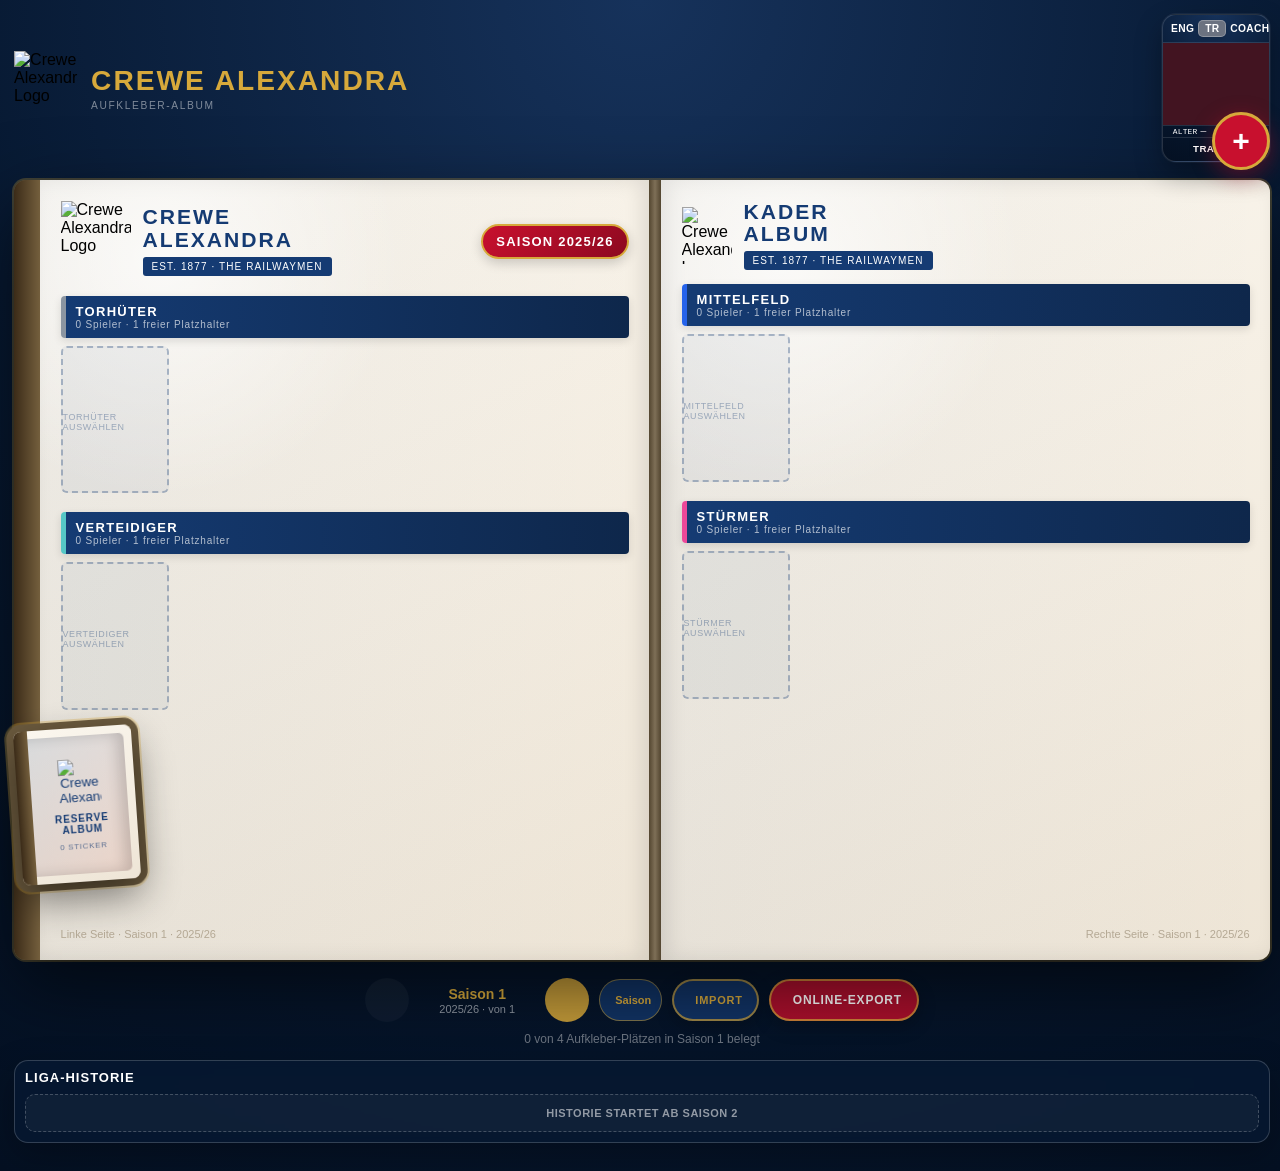
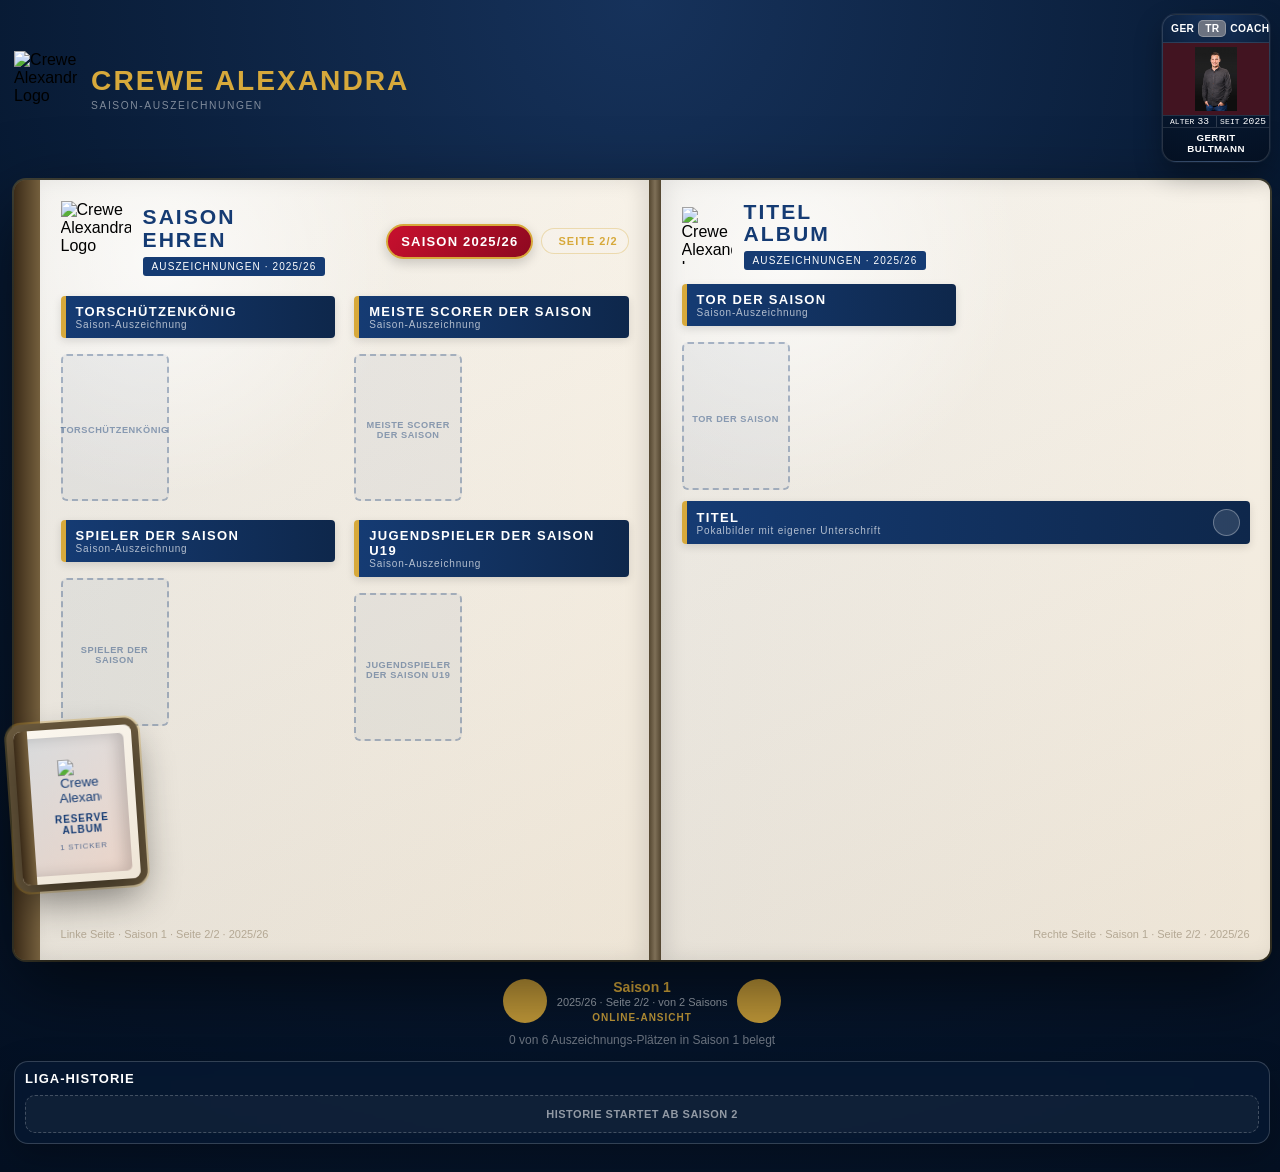
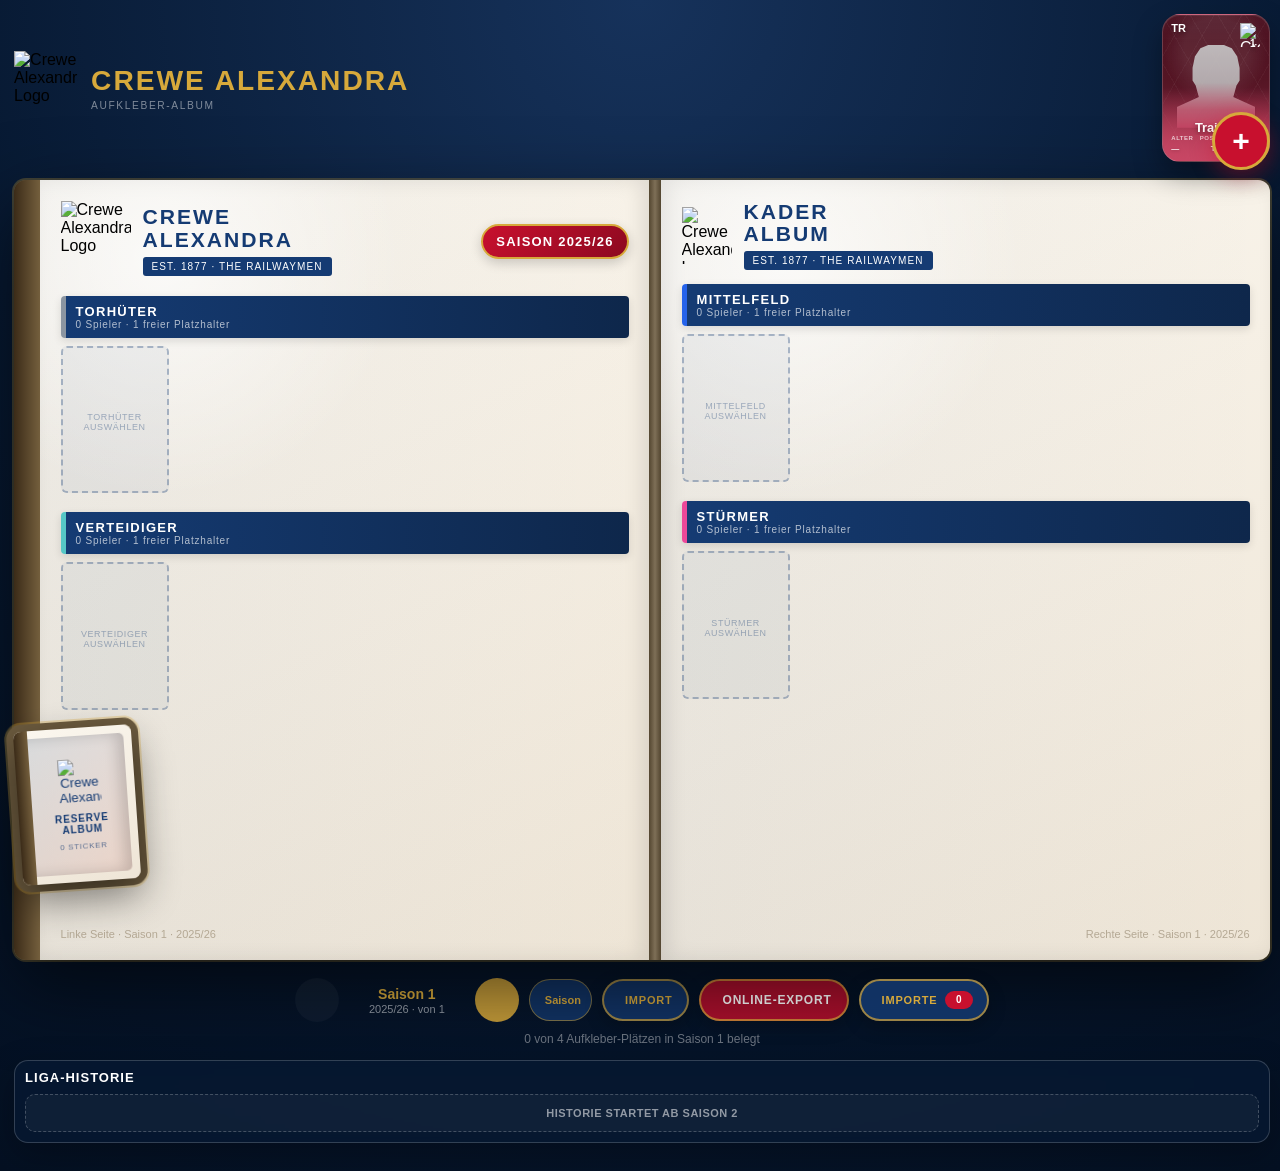
